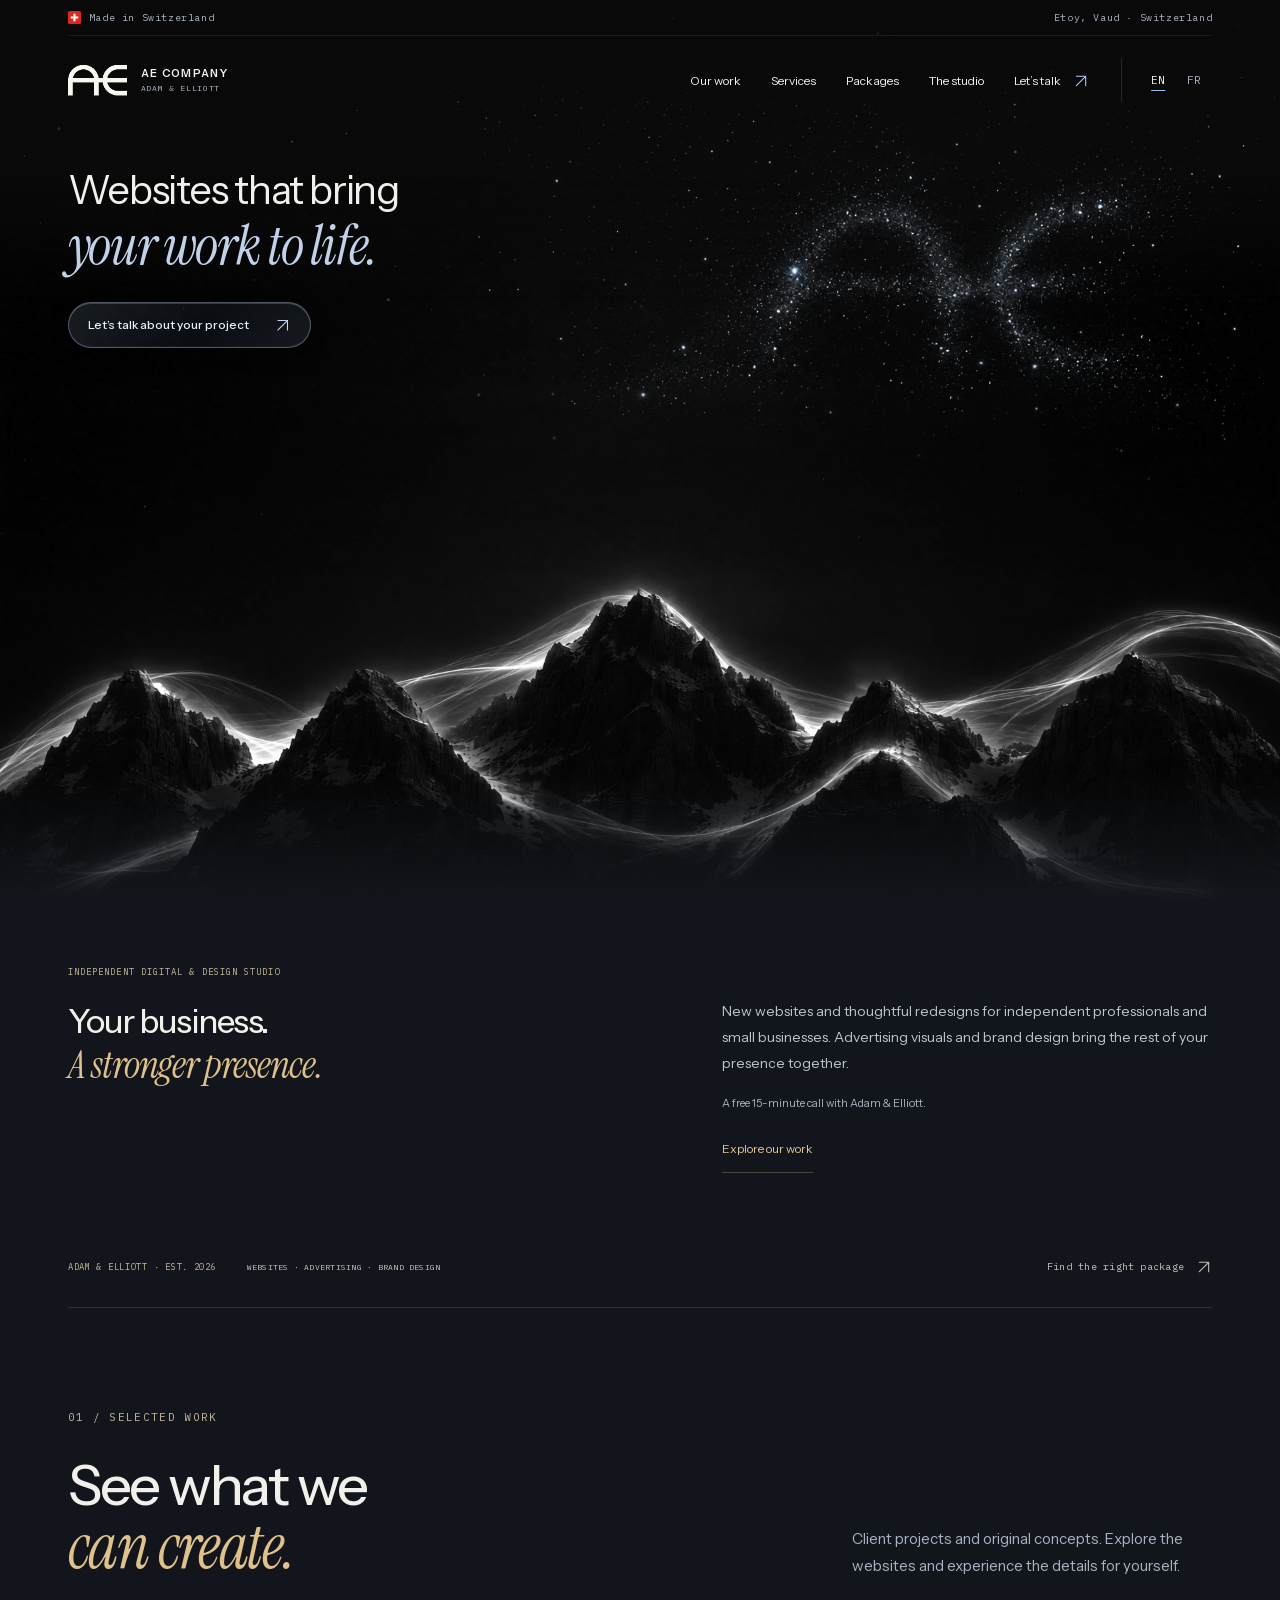
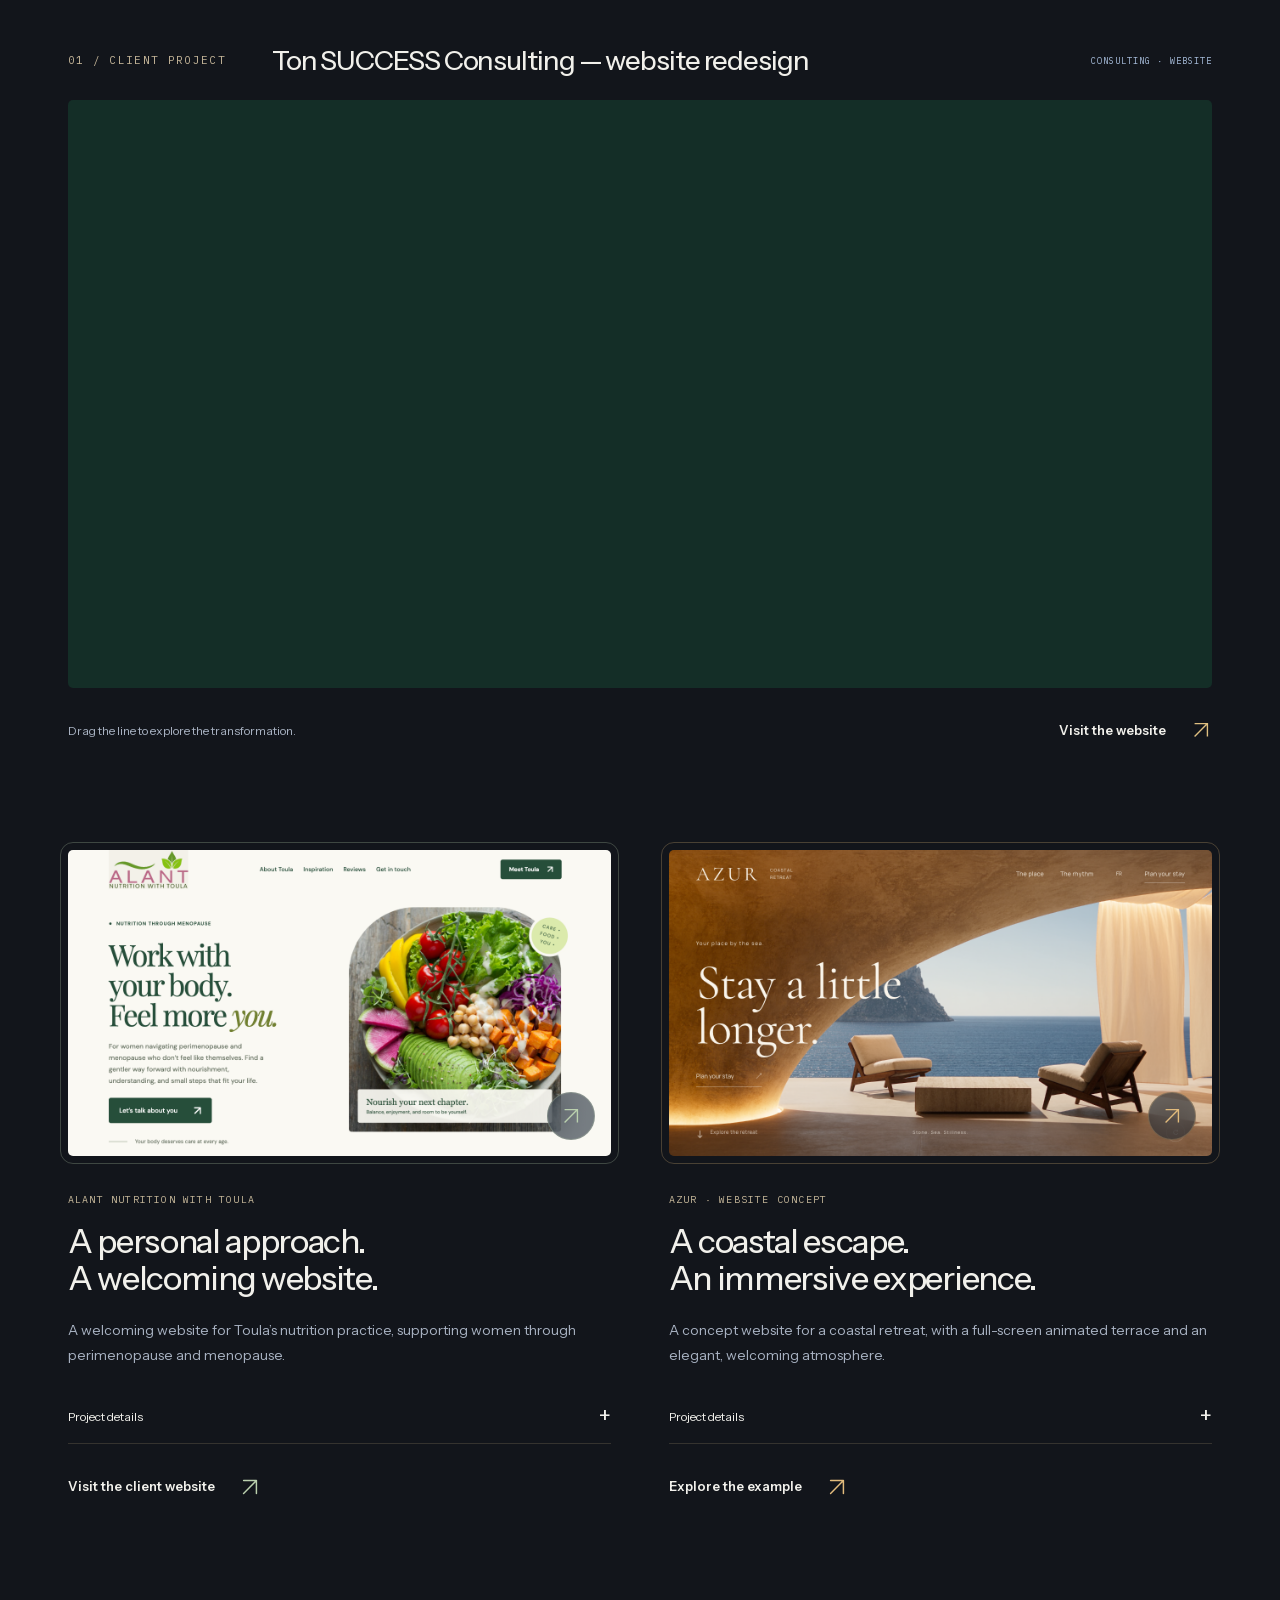
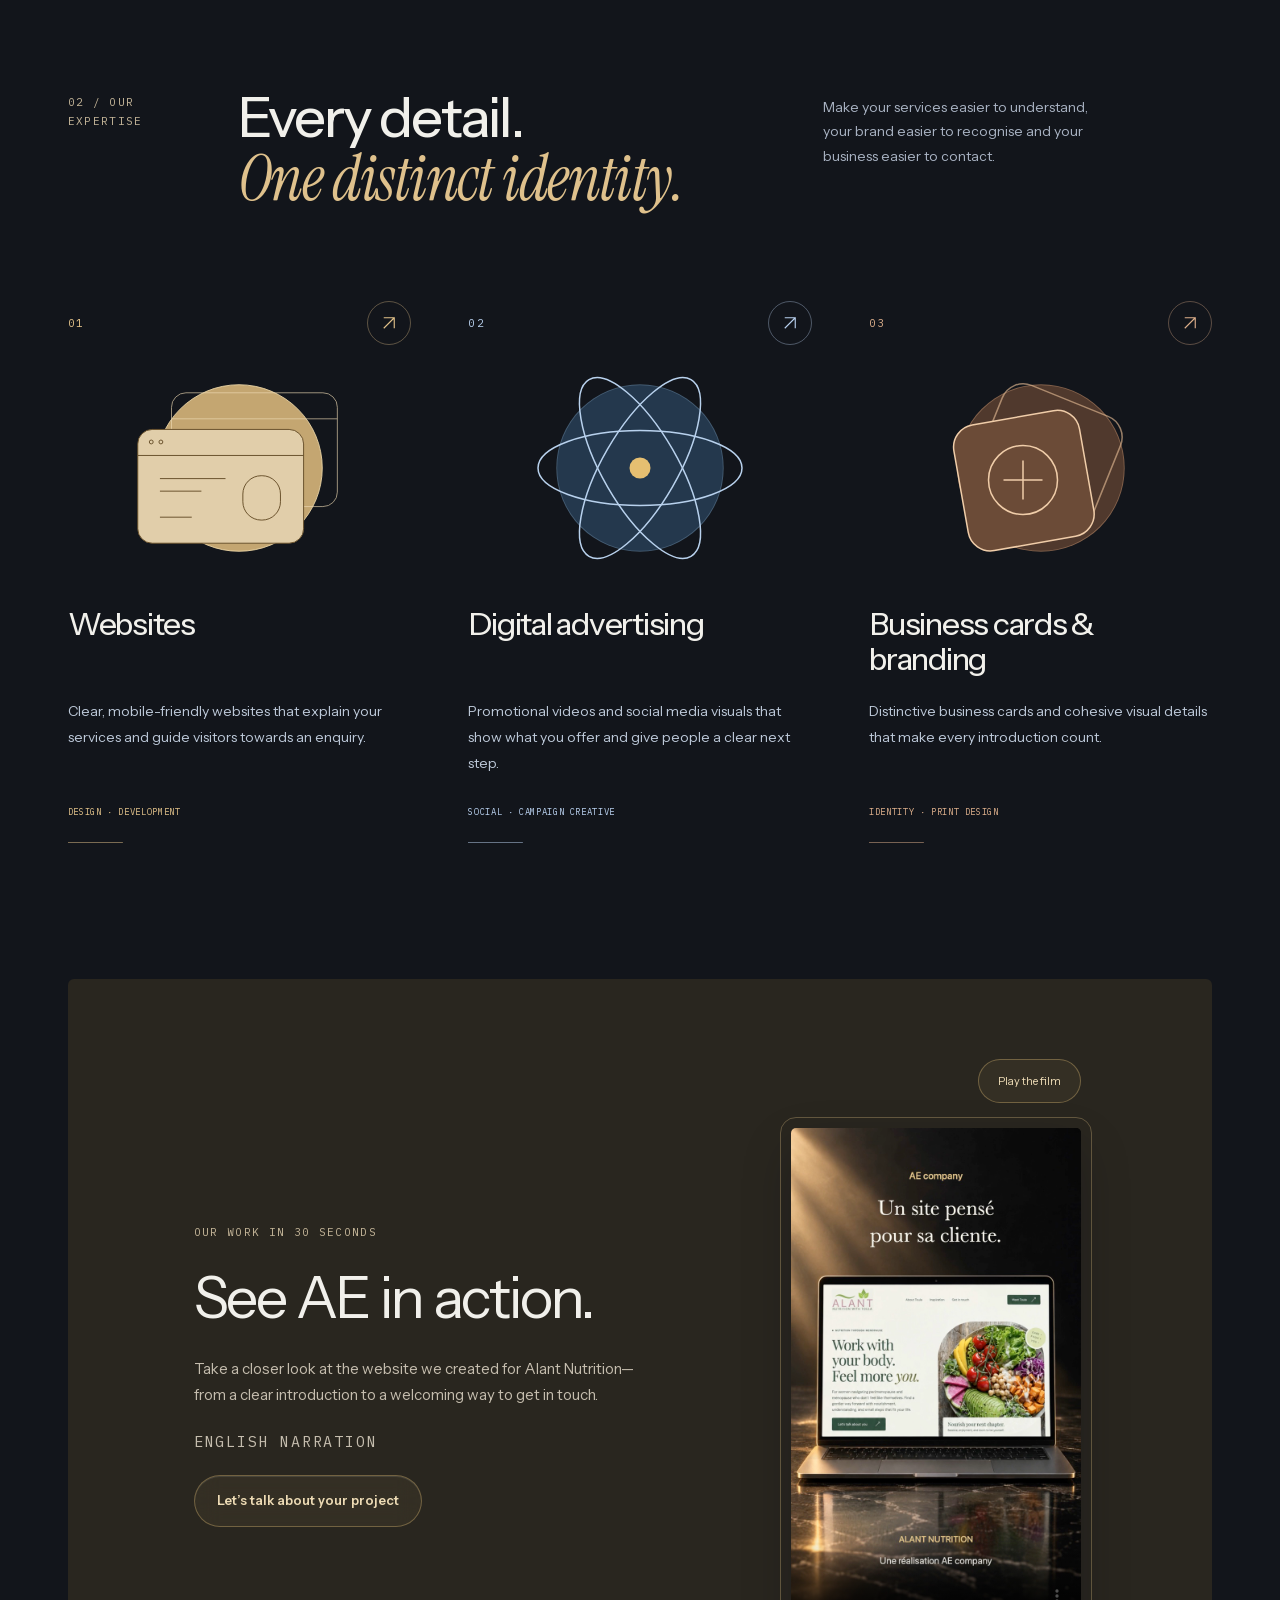
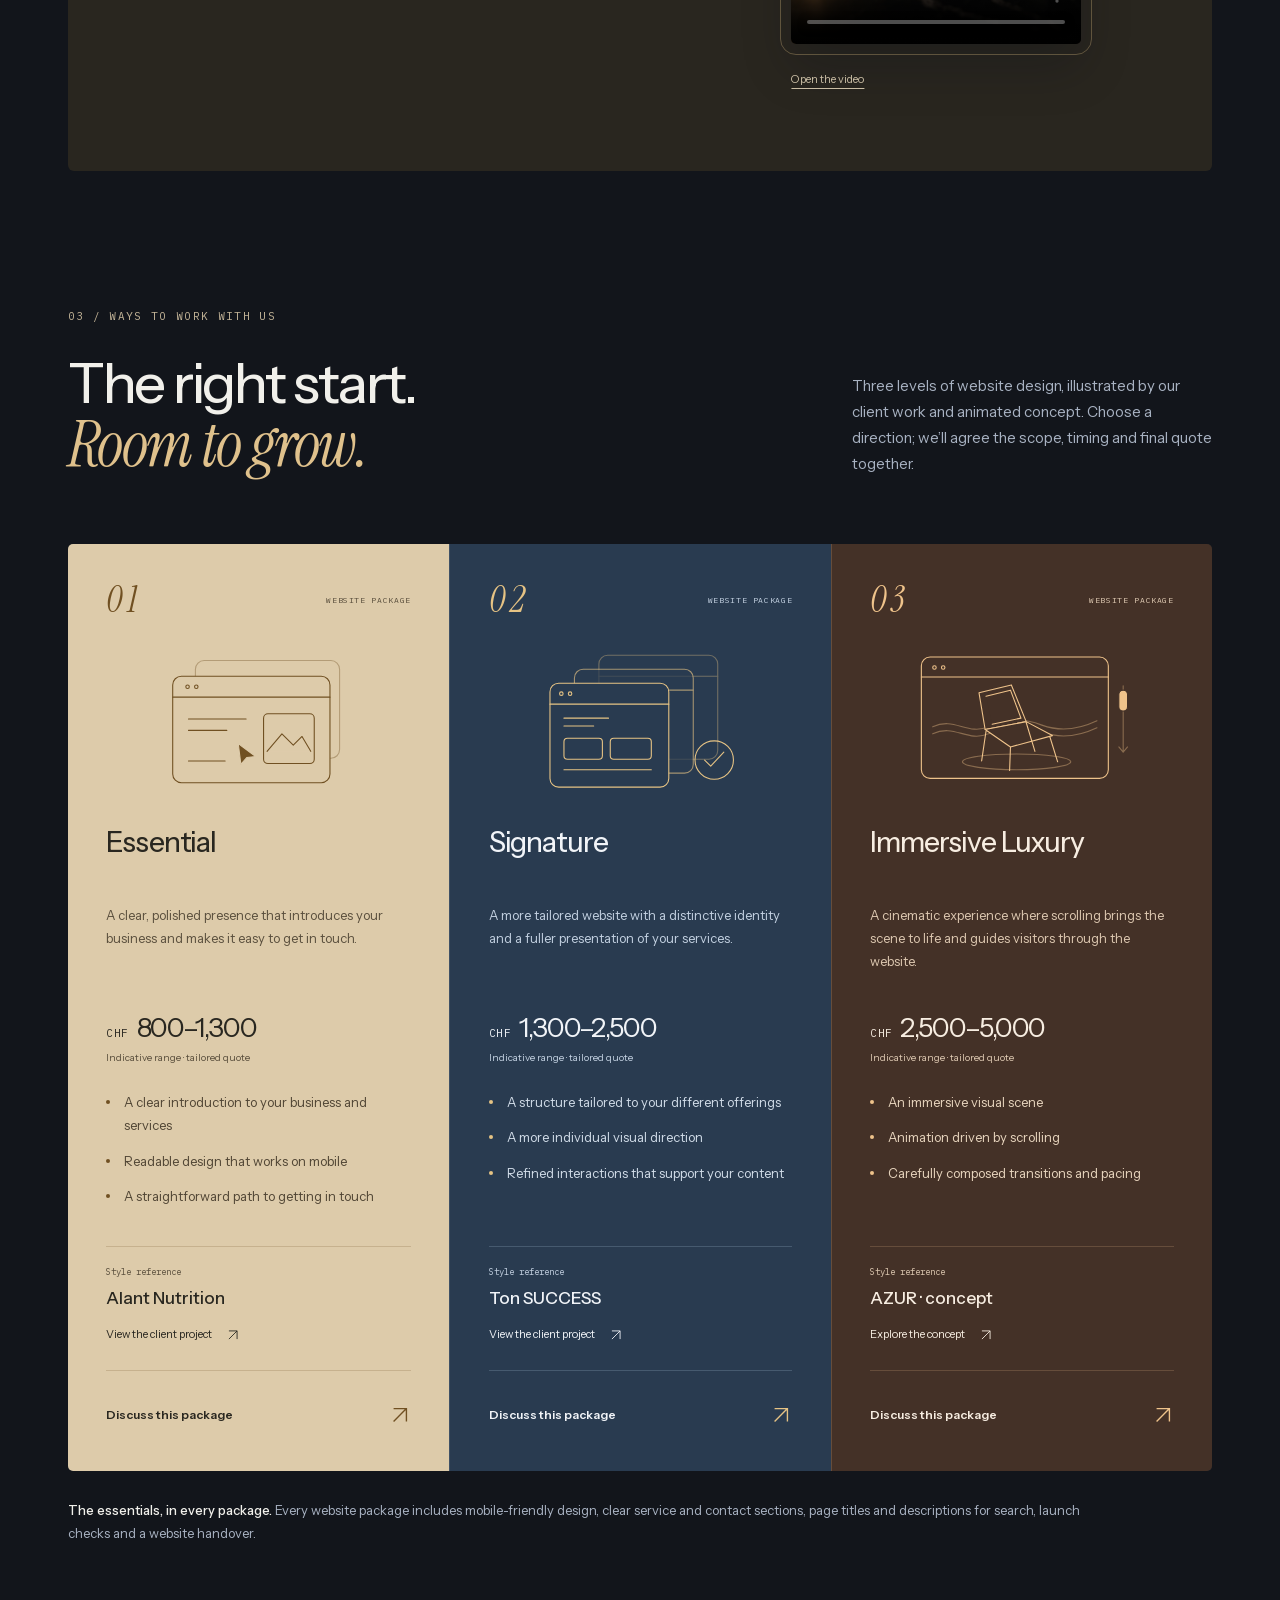
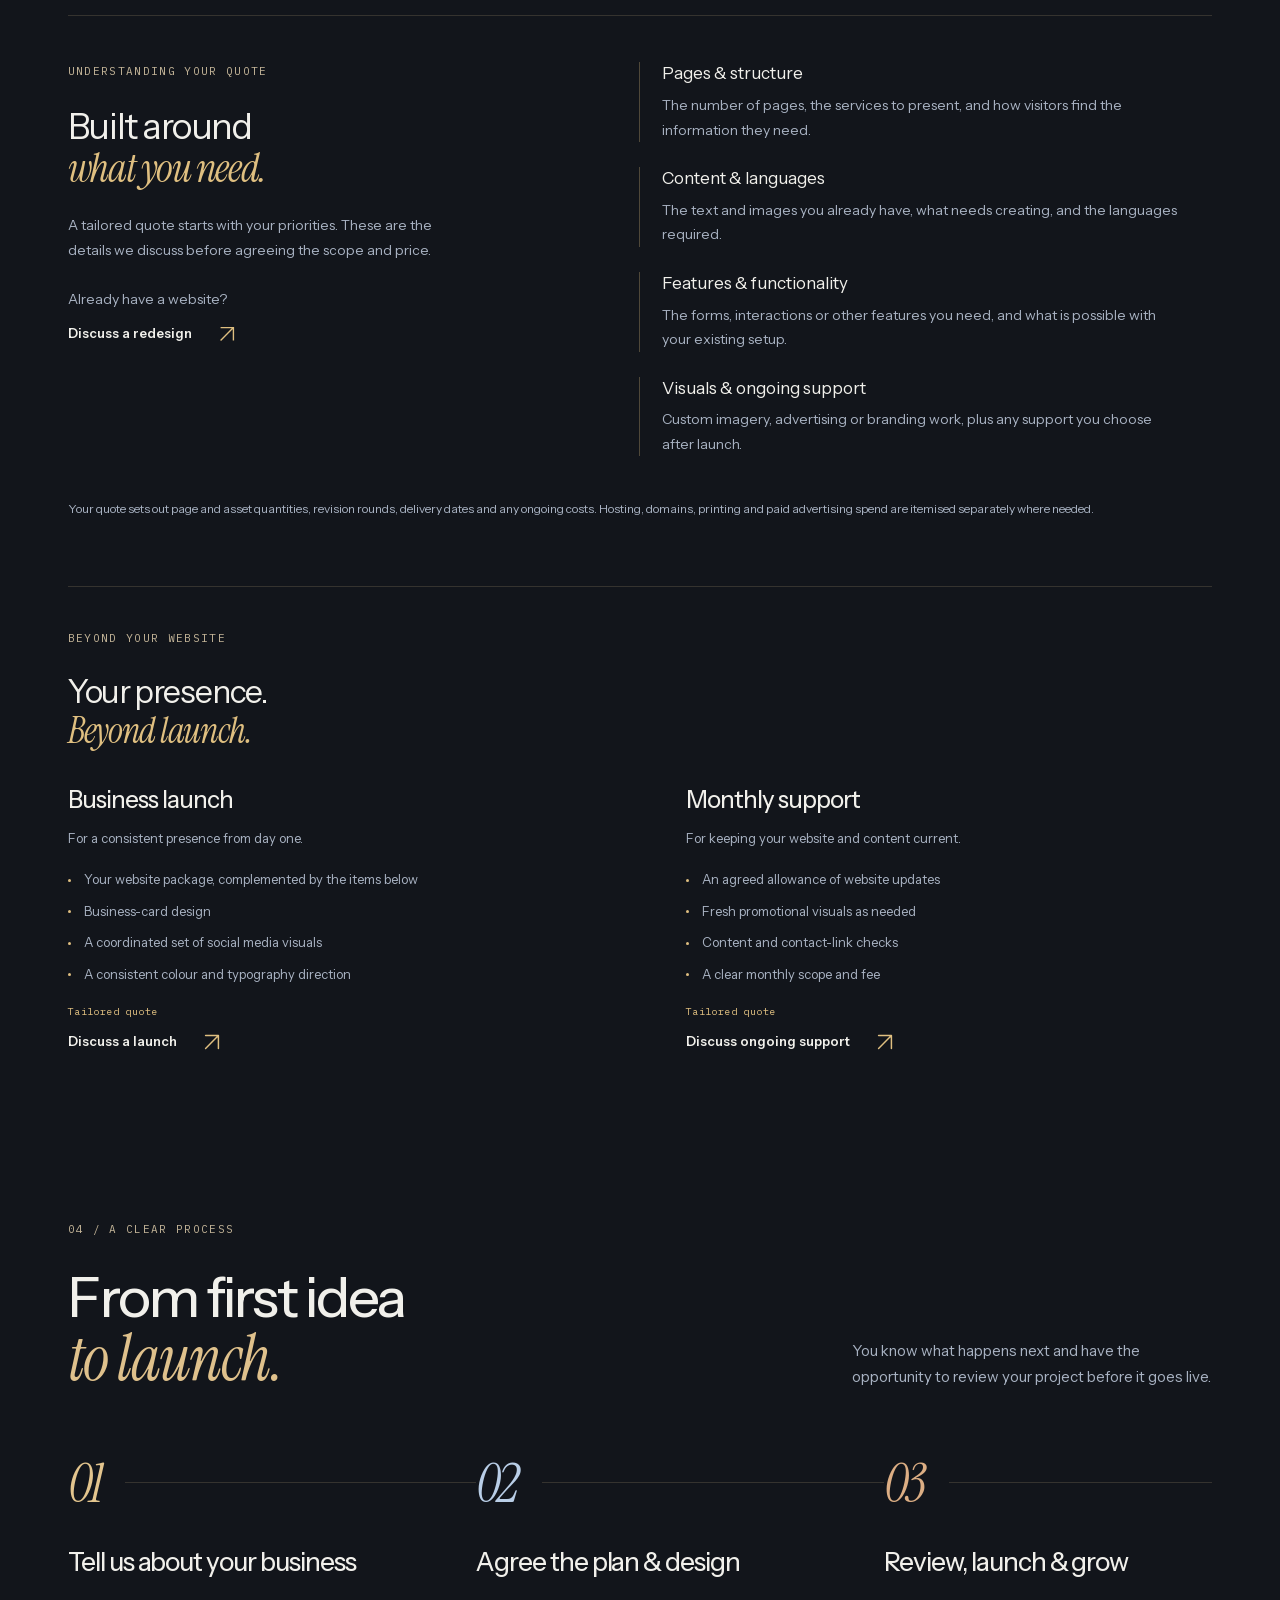
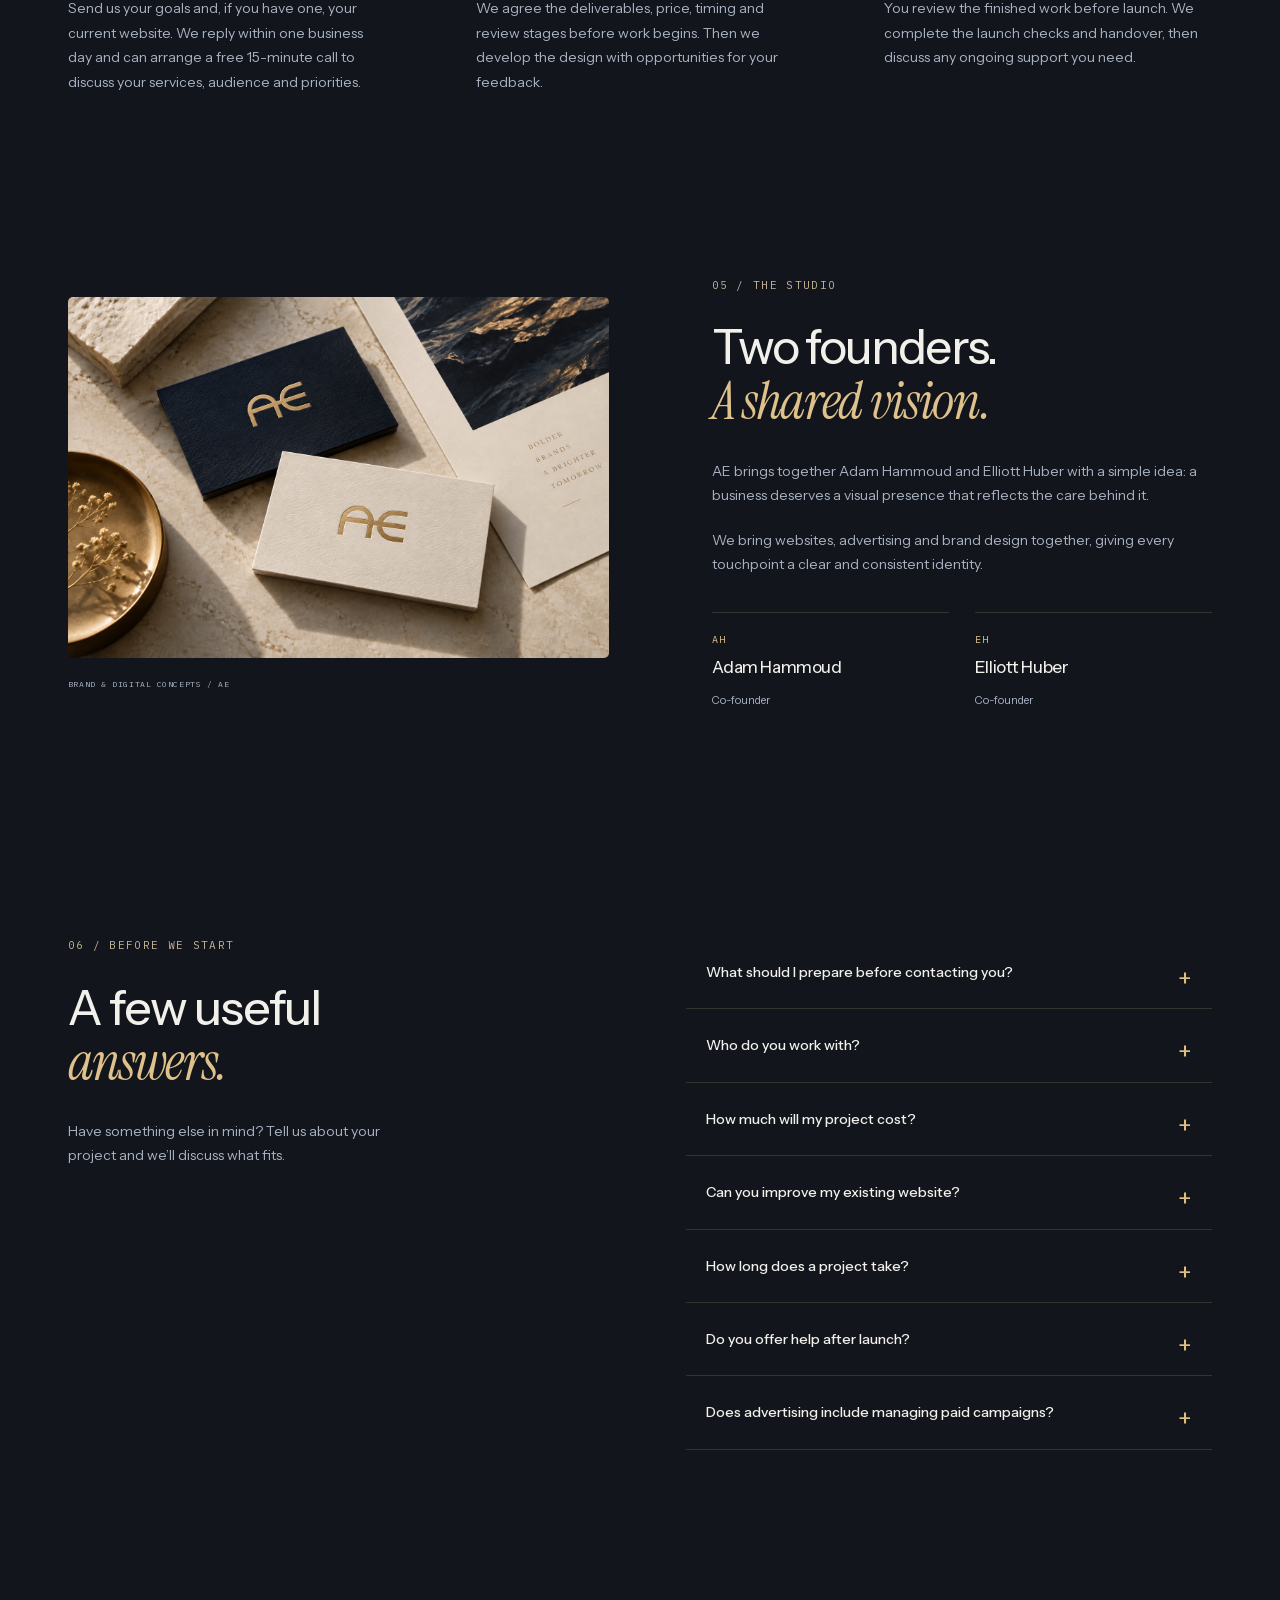
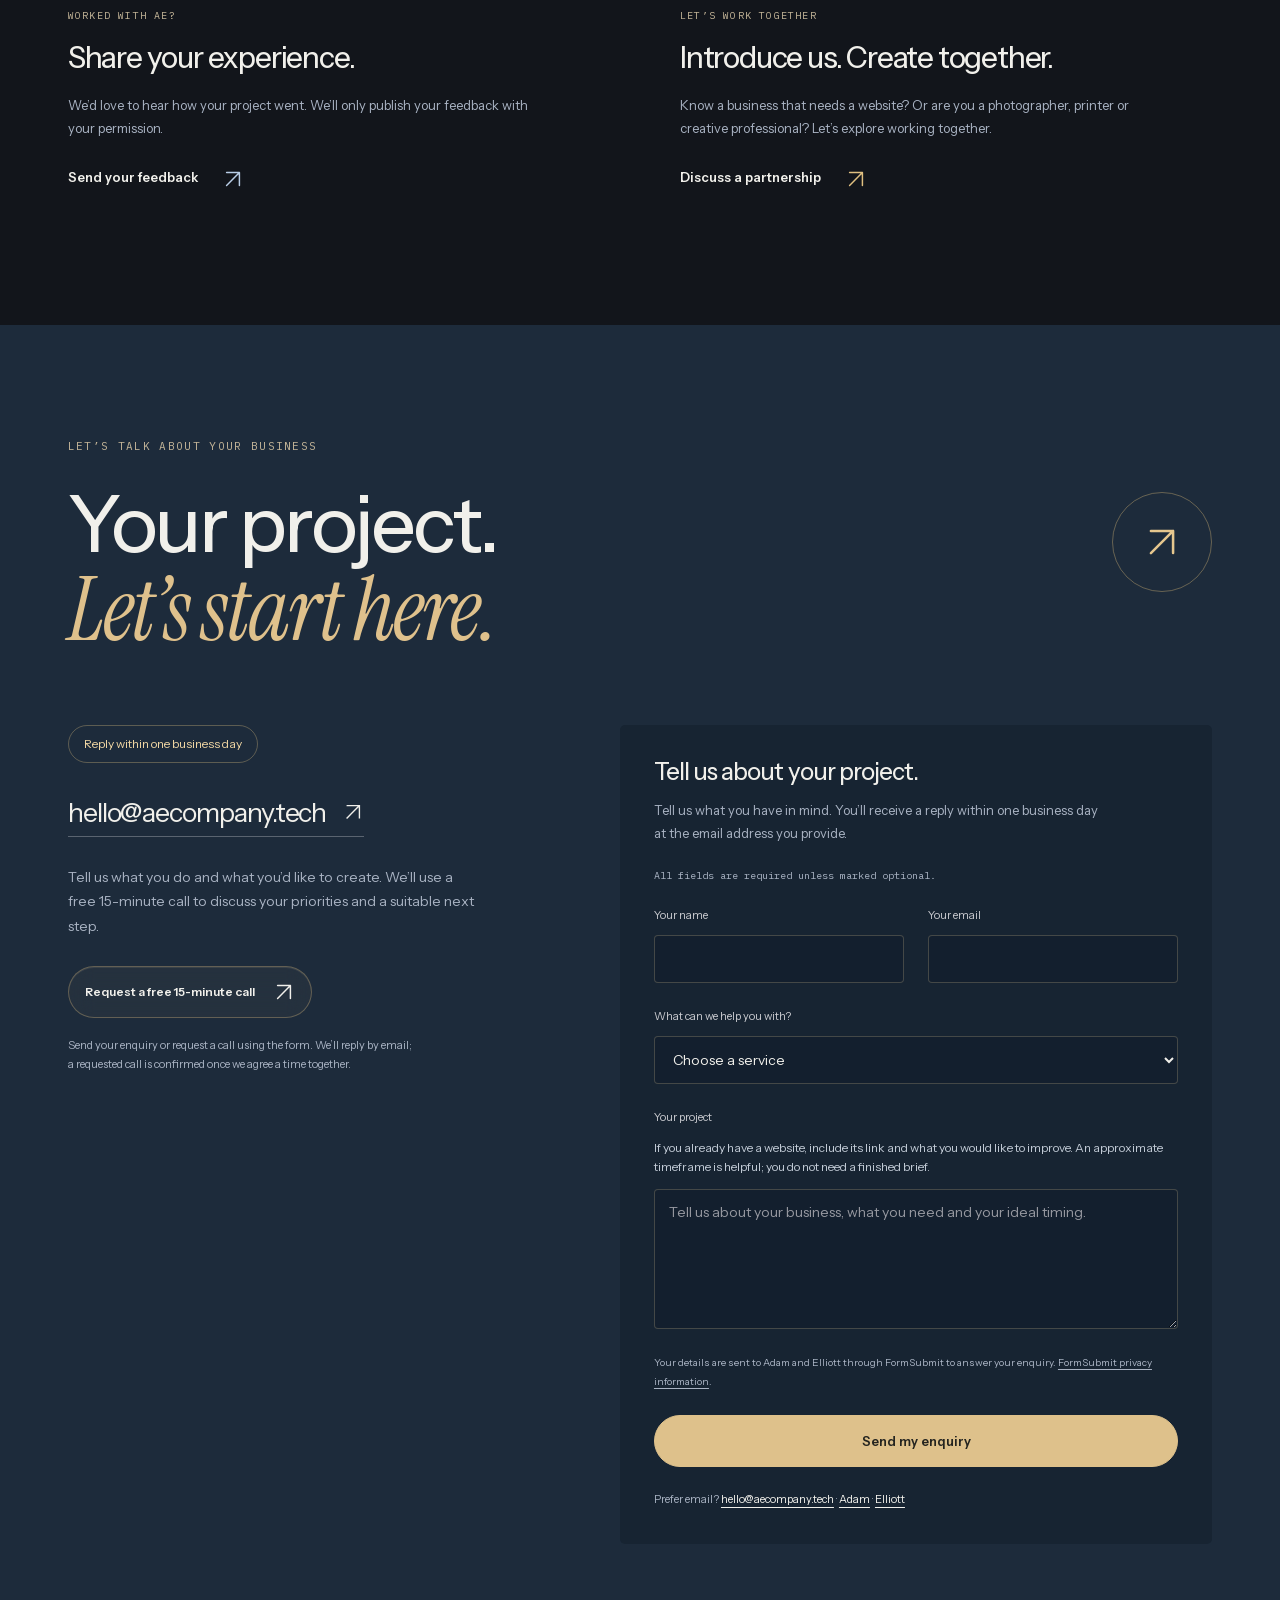
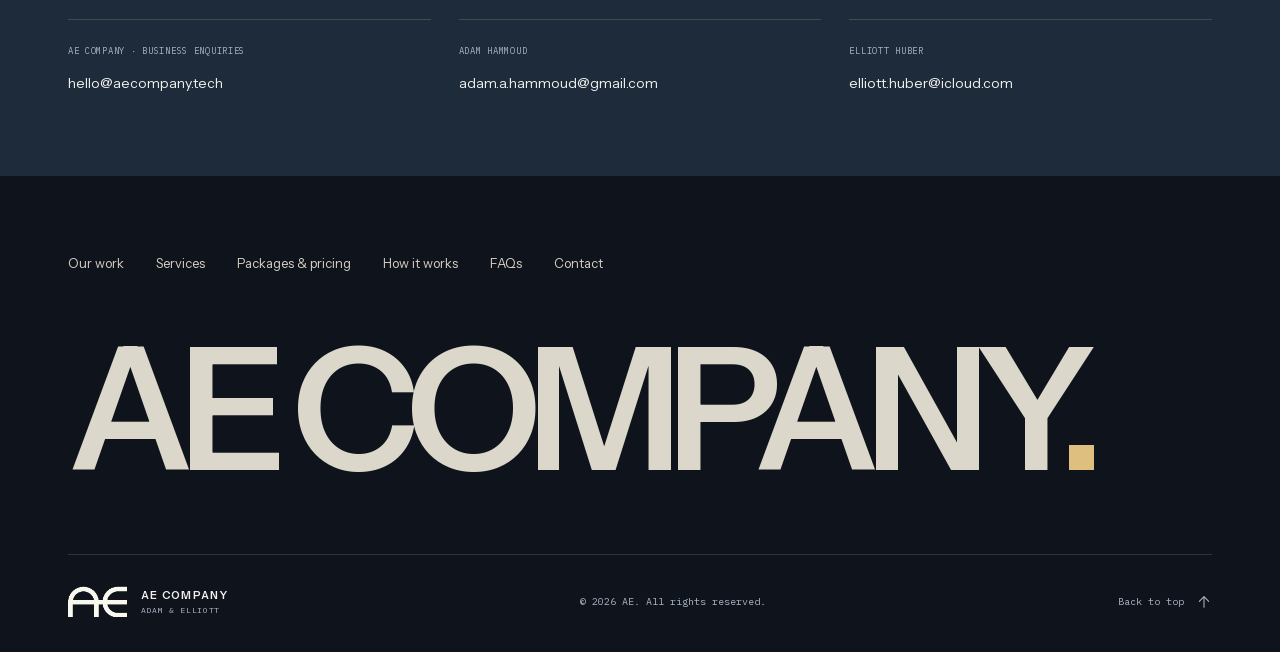
==== index.html @ faf34dd4 "Clarify website packages, pricing and enquiry next steps" ====
<!doctype html>
<html lang="en" data-design="alpine-20261015"><head>
  <meta name="google-site-verification" content="KUiAIVvuFUBRB7C92AHKaUUbf1mmQRdQFW1x3Q9IelU">
  <meta charset="utf-8"><meta name="viewport" content="width=device-width,initial-scale=1">
  <title>AE Company — Websites &amp; Brand Design for Small Businesses</title>
  <meta name="description" content="Websites, advertising visuals and brand design for independent professionals and small businesses. Explore our work and arrange a free 15-minute project call.">
  <meta name="theme-color" content="#12151b">
  <link rel="icon" type="image/svg+xml" href="data:image/svg+xml,%3Csvg xmlns='http://www.w3.org/2000/svg' viewBox='0 0 64 64'%3E%3Crect width='64' height='64' rx='12' fill='%2330395d'/%3E%3Ctext x='32' y='42' text-anchor='middle' font-family='Georgia' font-size='32' fill='%23f6f5e9'%3EAE%3C/text%3E%3C/svg%3E">




  <link rel="canonical" href="https://aecompany.tech/">
  <link rel="alternate" hreflang="en" href="https://aecompany.tech/">
  <link rel="alternate" hreflang="fr" href="https://aecompany.tech/fr.html">
  <link rel="alternate" hreflang="x-default" href="https://aecompany.tech/">








<link rel="preload" as="font" href="assets/fonts/instrument-sans-latin.woff2" type="font/woff2" crossorigin=""><link rel="preload" as="font" href="assets/fonts/instrument-serif-italic-latin.woff2" type="font/woff2" crossorigin=""><link rel="preload" as="image" href="assets/alpine/opening.jpg"><link rel="stylesheet" href="design.css?v=20261015-alpine-left-2"><link rel="stylesheet" href="refinements.css?v=20261015-gold-1"><script src="site.js?v=20261016-tier-motion-1" defer=""></script><script src="contact-form.js?v=20261016-clarity-2" defer=""></script><script src="ad-player.js?v=20261015-atelier-2" defer=""></script><meta property="og:title" content="AE Company — Websites &amp; Brand Design for Small Businesses"><meta property="og:description" content="Websites, advertising visuals and brand design for independent professionals and small businesses. Explore our work and arrange a free 15-minute project call."><meta property="og:type" content="website"><meta property="og:url" content="https://aecompany.tech/"><meta property="og:image" content="https://aecompany.tech/assets/alpine/still.jpg"><meta property="og:locale" content="en_GB"><link rel="stylesheet" href="constellation.css?v=20261016-stars-1"><script src="constellation.js?v=20261016-stars-1" defer></script><link rel="stylesheet" href="clarity.css?v=20261016-clarity-2"></head>
<body>
<svg width="0" height="0" aria-hidden="true" style="position:absolute"><defs><filter id="ae-monogram-cutout" color-interpolation-filters="sRGB"><feColorMatrix type="matrix" values="0 0 0 0 0.973 0 0 0 0 0.973 0 0 0 0 0.933 1.3 0 0 0 -0.25"></feColorMatrix></filter></defs></svg>
<a class="skip" href="#main">Skip to content</a>

<header class="header"><div class="origin-row"><p class="swiss-origin"><svg xmlns="http://www.w3.org/2000/svg" viewBox="0 0 24 24" aria-hidden="true" focusable="false"><rect width="24" height="24" rx="3" fill="#DA291C"></rect><path d="M10 5h4v5h5v4h-5v5h-4v-5H5v-4h5z" fill="#fff"></path></svg><span>Made in Switzerland</span></p><span class="origin-location">Etoy, Vaud · Switzerland</span></div>



<div class="nav-row"><a class="brand" href="#" aria-label="AE home"><span class="logo"><img src="assets/ae-logo.png" alt="AE"></span><span class="brand-caption"><strong>AE COMPANY</strong><span>ADAM &amp; ELLIOTT</span></span></a><nav aria-label="Main navigation" id="main-navigation"><a href="#work">Our work</a><a href="#services">Services</a><a href="#packages">Packages</a><a href="#studio" class="studio-nav">The studio</a><a class="nav-contact" href="#contact">Let’s talk <span aria-hidden="true"><svg class="ae-icon" xmlns="http://www.w3.org/2000/svg" width="24" height="24" viewBox="0 0 24 24" fill="none" stroke="currentColor" stroke-width="1.6" stroke-linecap="round" stroke-linejoin="round" aria-hidden="true" focusable="false"><path d="M5 19 19 5M5 5h14v14"></path></svg></span></a></nav><div class="language-switch" role="group" aria-label="Choose language"><a href="/" lang="en" hreflang="en" aria-label="English" aria-current="page">EN</a><a href="/fr.html" lang="fr" hreflang="fr" aria-label="Français">FR</a></div><button class="menu-toggle" type="button" aria-expanded="false" aria-controls="main-navigation"><span>Menu</span><svg viewBox="0 0 24 24" fill="none" stroke="currentColor" stroke-width="1.5" aria-hidden="true"><path d="M4 8h16M4 16h16"></path></svg></button></div></header>
<main id="main">
  <section class="hero" aria-labelledby="hero-title">
    <div class="hero-media" aria-hidden="true"><img class="hero-poster" src="assets/alpine/opening.jpg" alt="" width="1920" height="1080" fetchpriority="high"><video id="alpine-intro" muted="" playsinline="" preload="none" poster="assets/alpine/opening.jpg" aria-hidden="true" tabindex="-1"></video><video id="alpine-ambient" muted="" loop="" playsinline="" preload="none" aria-hidden="true" tabindex="-1"></video></div>
    <script>
      // Begin buffering the opening before the deferred interface scripts execute.
      (() => {
        if (matchMedia('(prefers-reduced-motion: reduce)').matches || navigator.connection?.saveData) return;
        const video = document.getElementById('alpine-intro');
        const size = innerWidth <= 760 ? 'mobile' : innerWidth >= 1800 ? '4k' : 'hd';
        video.preload = 'auto';
        video.src = `assets/alpine/intro-${size}.mp4`;
      })();
    </script>


    <svg class="constellation-filters" aria-hidden="true" focusable="false">
      <defs><filter id="constellation-clear-sky" color-interpolation-filters="sRGB" x="0" y="0" width="100%" height="100%">
        <!-- Suppress faint fog without hard-thresholding or clipping bright stars. -->
        <feComponentTransfer>
          <feFuncR type="gamma" amplitude="1" exponent="1.4" offset="0"/>
          <feFuncG type="gamma" amplitude="1" exponent="1.4" offset="0"/>
          <feFuncB type="gamma" amplitude="1" exponent="1.4" offset="0"/>
        </feComponentTransfer>
      </filter></defs>
    </svg>
    <svg class="hero-stars" aria-hidden="true" focusable="false" preserveAspectRatio="none"></svg>
    <div class="hero-constellation" aria-hidden="true">
      <img class="constellation-poster" src="assets/constellation/original-stardust.png" width="1672" height="941" alt="" decoding="async">
    </div>
    <div class="hero-copy"><h1 id="hero-title"><span>Websites that bring</span> <span class="hero-title-accent">your work to life.</span></h1><div class="hero-actions"><a class="button hero-button glass-action" href="#contact">Let’s talk about your project <svg class="ae-icon" viewBox="0 0 24 24" fill="none" stroke="currentColor" stroke-width="1.5" aria-hidden="true"><path d="M5 19 19 5M5 5h14v14"></path></svg></a></div></div>


  <span class="hero-status sr-only" role="status" aria-live="polite"></span></section><section class="opening-summary" aria-labelledby="opening-introduction"><div class="opening-summary-heading"><span class="hero-side-note">INDEPENDENT DIGITAL &amp; DESIGN STUDIO</span><h2 id="opening-introduction"><span>Your business.</span><span>A stronger presence.</span></h2></div><div class="opening-summary-copy"><p class="intro">New websites and thoughtful redesigns for independent professionals and small businesses. Advertising visuals and brand design bring the rest of your presence together.</p><p class="hero-assurance">A free 15-minute call with Adam &amp; Elliott.</p><a class="hero-secondary" href="#work">Explore our work</a></div><div class="opening-summary-meta"><p class="eyebrow hero-kicker">ADAM &amp; ELLIOTT · EST. 2026</p><div class="hero-bottom"><span>WEBSITES · ADVERTISING · BRAND DESIGN</span><a href="#packages">Find the right package <span aria-hidden="true"><svg class="ae-icon" xmlns="http://www.w3.org/2000/svg" width="24" height="24" viewBox="0 0 24 24" fill="none" stroke="currentColor" stroke-width="1.6" stroke-linecap="round" stroke-linejoin="round" aria-hidden="true" focusable="false"><path d="M5 19 19 5M5 5h14v14"></path></svg></span></a></div></div></section><section class="section work-section" id="work" aria-labelledby="work-title">
 <div class="growth-heading reveal"><div><p class="eyebrow">01 / SELECTED WORK</p><h2 id="work-title">See what we<br><em>can create.</em></h2></div><p>Client projects and original concepts. Explore the websites and experience the details for yourself.</p></div>
 <article class="client-showcase reveal" id="tonsuccess-project" aria-labelledby="tonsuccess-title"><div class="project-heading"><p class="eyebrow">01 / CLIENT PROJECT</p><h3 class="project-title" id="tonsuccess-title">Ton SUCCESS Consulting — website redesign</h3><span class="project-category">CONSULTING · WEBSITE</span></div>

  <iframe src="https://tonsuccess.com/compare/?embed=1&amp;lang=en" title="Ton SUCCESS: drag the line to compare the original and redesigned websites" loading="lazy" allow="autoplay" width="1200" height="680" referrerpolicy="strict-origin-when-cross-origin"></iframe>
 <div class="project-footer"><p>Drag the line to explore the transformation.</p><a class="text-link" href="https://tonsuccess.com/" target="_blank" rel="noopener noreferrer">Visit the website <svg class="ae-icon" viewBox="0 0 24 24" fill="none" stroke="currentColor" stroke-width="1.5" aria-hidden="true"><path d="M5 19 19 5M5 5h14v14"></path></svg></a></div></article>



<div class="project-pair"><article class="case-study reveal">
  <a class="case-image" href="https://alant-nutrition.com/" target="_blank" rel="noopener noreferrer" aria-label="Visit Alant Nutrition’s website (opens in a new tab)"><img src="alant-project-current.png" width="1280" height="720" alt="The current Alant Nutrition homepage: Work with your body. Feel more you., beside a colourful bowl of fresh food" loading="lazy" decoding="async"><span class="project-open" aria-hidden="true"><svg class="ae-icon" viewBox="0 0 24 24" fill="none" stroke="currentColor" stroke-width="1.5" aria-hidden="true"><path d="M5 19 19 5M5 5h14v14"></path></svg></span></a>
  <div class="case-copy"><p class="eyebrow">ALANT NUTRITION WITH TOULA</p><h3>A personal approach.<br>A welcoming website.</h3><p>A welcoming website for Toula’s nutrition practice, supporting women through perimenopause and menopause.</p><details class="project-details"><summary>Project details<span aria-hidden="true">+</span></summary><dl><div><dt>The brief</dt><dd>Introduce the practitioner and make her services easy to explore.</dd></div><div><dt>What we created</dt><dd>A clear homepage, an introduction to Toula, her nutrition approach, an inspiration section and contact links.</dd></div><div><dt>The design choices</dt><dd>Warm imagery, readable content and a consistent visual identity throughout the experience.</dd></div></dl></details><a class="text-link" href="https://alant-nutrition.com/" target="_blank" rel="noopener noreferrer">Visit the client website <span aria-hidden="true"><svg class="ae-icon" xmlns="http://www.w3.org/2000/svg" width="24" height="24" viewBox="0 0 24 24" fill="none" stroke="currentColor" stroke-width="1.6" stroke-linecap="round" stroke-linejoin="round" aria-hidden="true" focusable="false"><path d="M5 19 19 5M5 5h14v14"></path></svg></span></a></div>
 </article><article class="case-study reveal" id="azur-example">
  <a class="case-image" href="https://azur-coastal-retreat.vercel.app/" target="_blank" rel="noopener noreferrer" aria-label="Explore the AZUR concept website (opens in a new tab)"><img src="azur-project.png" width="1280" height="720" alt="AZUR concept website: a limestone terrace overlooking the sea, with elegant typography over the full-screen scene" loading="lazy" decoding="async"><span class="project-open" aria-hidden="true"><svg class="ae-icon" viewBox="0 0 24 24" fill="none" stroke="currentColor" stroke-width="1.5" aria-hidden="true"><path d="M5 19 19 5M5 5h14v14"></path></svg></span></a>
  <div class="case-copy"><p class="eyebrow">AZUR · WEBSITE CONCEPT</p><h3>A coastal escape.<br>An immersive experience.</h3><p>A concept website for a coastal retreat, with a full-screen animated terrace and an elegant, welcoming atmosphere.</p><details class="project-details"><summary>Project details<span aria-hidden="true">+</span></summary><dl><div><dt>The experience</dt><dd>One scroll brings the terrace to life, with smooth transitions and text layered over the scene.</dd></div><div><dt>The design choices</dt><dd>Warm ivory, espresso and muted brass, paired with fine serif typography.</dd></div><div><dt>Explore the demo</dt><dd>English and French, a responsive layout and a stay-planning demonstration.</dd></div></dl></details><a class="text-link" href="https://azur-coastal-retreat.vercel.app/" target="_blank" rel="noopener noreferrer">Explore the example <span aria-hidden="true"><svg class="ae-icon" xmlns="http://www.w3.org/2000/svg" width="24" height="24" viewBox="0 0 24 24" fill="none" stroke="currentColor" stroke-width="1.6" stroke-linecap="round" stroke-linejoin="round" aria-hidden="true" focusable="false"><path d="M5 19 19 5M5 5h14v14"></path></svg></span></a></div>
 </article></div></section>
  <section class="services section" id="services"><div class="section-heading reveal"><p class="eyebrow">02 / OUR EXPERTISE</p><h2>Every detail.<br><em>One distinct identity.</em></h2><p>Make your services easier to understand, your brand easier to recognise and your business easier to contact.</p></div><div class="service-list"><article class="reveal"><a class="service-card-link" href="#enquiry" data-enquiry-service="website" aria-label="Discuss your project: Websites"><div class="service-card-top"><span class="number">01</span><span class="service-card-arrow"><svg class="ae-icon" viewBox="0 0 24 24" fill="none" stroke="currentColor" stroke-width="1.5" aria-hidden="true"><path d="M5 19 19 5M5 5h14v14"></path></svg></span></div><div class="service-art"><svg viewBox="0 0 280 190" fill="none" aria-hidden="true"><g class="art-back"><rect x="70" y="17" width="172" height="118" rx="15"></rect><path d="M70 44h172"></path></g><g class="art-front"><rect x="35" y="55" width="172" height="118" rx="15"></rect><path d="M35 82h172M58 106h68M58 119h43M58 146h33"></path><rect x="144" y="103" width="39" height="46" rx="19"></rect><circle cx="49" cy="68" r="2"></circle><circle cx="59" cy="68" r="2"></circle></g></svg></div><div class="service-copy"><h3>Websites</h3><p>Clear, mobile-friendly websites that explain your services and guide visitors towards an enquiry.</p></div><span class="service-tag">DESIGN · DEVELOPMENT</span></a></article><article class="reveal"><a class="service-card-link" href="#enquiry" data-enquiry-service="advertising" aria-label="Discuss your project: Digital advertising"><div class="service-card-top"><span class="number">02</span><span class="service-card-arrow"><svg class="ae-icon" viewBox="0 0 24 24" fill="none" stroke="currentColor" stroke-width="1.5" aria-hidden="true"><path d="M5 19 19 5M5 5h14v14"></path></svg></span></div><div class="service-art"><svg viewBox="0 0 180 140" fill="none" aria-hidden="true"><g class="art-orbit"><ellipse cx="90" cy="70" rx="68" ry="25"></ellipse><ellipse cx="90" cy="70" rx="68" ry="25" transform="rotate(60 90 70)"></ellipse><ellipse cx="90" cy="70" rx="68" ry="25" transform="rotate(120 90 70)"></ellipse></g><circle cx="90" cy="70" r="7" class="art-core"></circle></svg></div><div class="service-copy"><h3>Digital advertising</h3><p>Promotional videos and social media visuals that show what you offer and give people a clear next step.</p></div><span class="service-tag">SOCIAL · CAMPAIGN CREATIVE</span></a></article><article class="reveal"><a class="service-card-link" href="#enquiry" data-enquiry-service="branding" aria-label="Discuss your project: Business cards &amp; branding"><div class="service-card-top"><span class="number">03</span><span class="service-card-arrow"><svg class="ae-icon" viewBox="0 0 24 24" fill="none" stroke="currentColor" stroke-width="1.5" aria-hidden="true"><path d="M5 19 19 5M5 5h14v14"></path></svg></span></div><div class="service-art"><svg viewBox="0 0 180 140" fill="none" aria-hidden="true"><g class="art-back"><rect x="51" y="22" width="85" height="85" rx="15" transform="rotate(22 93 64)"></rect></g><g class="art-front"><rect x="36" y="36" width="85" height="85" rx="15" transform="rotate(-10 78 78)"></rect><circle cx="78" cy="78" r="23"></circle><path d="M65 78h26M78 65v26"></path></g></svg></div><div class="service-copy"><h3>Business cards &amp; branding</h3><p>Distinctive business cards and cohesive visual details that make every introduction count.</p></div><span class="service-tag">IDENTITY · PRINT DESIGN</span></a></article></div></section><section class="ae-film section" id="ae-film" aria-labelledby="ae-film-title">
  <div class="ae-film-copy"><p class="eyebrow">Our work in 30 seconds</p><h3 id="ae-film-title">See AE in action.</h3><p>Take a closer look at the website we created for Alant Nutrition—from a clear introduction to a welcoming way to get in touch.</p><p class="ae-film-note">English narration</p><a class="button" href="#enquiry">Let’s talk about your project</a></div>
  <div class="ae-film-player"><button class="ae-film-play" type="button" hidden="">Play the film</button><video controls="" playsinline="" preload="metadata" poster="ae-film-poster.jpg" width="1080" height="1920" aria-label="Alant Nutrition website walkthrough"><source src="ae-film-web-en.mp4" type="video/mp4">Your browser does not support embedded video. <a href="ae-film-web-en.mp4">Download the walkthrough</a>.</video><p class="ae-film-status" role="status" aria-live="polite"></p><a class="ae-film-direct" href="ae-film-web-en.mp4" target="_blank" rel="noopener">Open the video</a></div>
</section>


<section class="section packages-section" id="packages" aria-labelledby="packages-title">
 <div class="growth-heading reveal"><div><p class="eyebrow">03 / WAYS TO WORK WITH US</p><h2 id="packages-title">The right start.<br><em>Room to grow.</em></h2></div><p>Three levels of website design, illustrated by our client work and animated concept. Choose a direction; we’ll agree the scope, timing and final quote together.</p></div>
 <div class="package-grid website-tiers"><article class="package-card website-tier reveal" data-tier="essential">
 <div class="tier-heading"><span class="number">01</span><span class="tier-level">WEBSITE PACKAGE</span></div>
 <div class="tier-art"><svg viewBox="0 0 280 190" fill="none" aria-hidden="true"><g class="tier-back"><rect x="68" y="28" width="165" height="112" rx="10"/></g><g class="tier-front"><rect x="42" y="46" width="180" height="122" rx="10"/><path d="M42 70h180M60 95h66M60 108h44M60 143h42"/><rect x="146" y="89" width="58" height="57" rx="5"/><path d="m150 132 17-20 13 13 10-10 10 17"/><circle cx="59" cy="58" r="2"/><circle cx="69" cy="58" r="2"/></g><path class="tier-cursor" d="m117 123 3 24 7-8 10-1z"/></svg></div>
 <h3>Essential</h3><p class="tier-description">A clear, polished presence that introduces your business and makes it easy to get in touch.</p>
 <p class="package-price"><span class="tier-currency">CHF</span> <span>800–1,300</span></p>
 <p class="tier-range-note">Indicative range · tailored quote</p>
 <ul><li>A clear introduction to your business and services</li><li>Readable design that works on mobile</li><li>A straightforward path to getting in touch</li></ul>
 <a class="tier-reference" href="https://alant-nutrition.com/" target="_blank" rel="noopener noreferrer"><span>Style reference</span><strong>Alant Nutrition</strong><span class="tier-reference-action">View the client project <svg class="ae-icon" viewBox="0 0 24 24" fill="none" stroke="currentColor" stroke-width="1.5" aria-hidden="true"><path d="M5 19 19 5M5 5h14v14"/></svg></span></a>
 <a class="text-link tier-cta" href="#enquiry" data-enquiry-service="website" data-enquiry-package="Essential">Discuss this package <svg class="ae-icon" viewBox="0 0 24 24" fill="none" stroke="currentColor" stroke-width="1.5" aria-hidden="true"><path d="M5 19 19 5M5 5h14v14"/></svg></a>
</article><article class="package-card website-tier reveal" data-tier="signature">
 <div class="tier-heading"><span class="number">02</span><span class="tier-level">WEBSITE PACKAGE</span></div>
 <div class="tier-art"><svg viewBox="0 0 280 190" fill="none" aria-hidden="true"><g class="tier-back"><rect x="92" y="22" width="136" height="119" rx="10"/><path d="M92 46h136"/></g><g class="tier-middle"><rect x="64" y="38" width="136" height="119" rx="10"/><path d="M64 62h136"/></g><g class="tier-front"><rect x="36" y="54" width="136" height="119" rx="10"/><path d="M36 78h136M52 94h51M52 103h34M52 153h100"/><rect x="52" y="117" width="44" height="24" rx="4"/><rect x="105" y="117" width="47" height="24" rx="4"/><circle cx="49" cy="66" r="2"/><circle cx="59" cy="66" r="2"/></g><g class="tier-detail"><circle cx="224" cy="142" r="22"/><path d="m213 142 7 7 15-16"/></g></svg></div>
 <h3>Signature</h3><p class="tier-description">A more tailored website with a distinctive identity and a fuller presentation of your services.</p>
 <p class="package-price"><span class="tier-currency">CHF</span> <span>1,300–2,500</span></p>
 <p class="tier-range-note">Indicative range · tailored quote</p>
 <ul><li>A structure tailored to your different offerings</li><li>A more individual visual direction</li><li>Refined interactions that support your content</li></ul>
 <a class="tier-reference" href="https://tonsuccess.com/" target="_blank" rel="noopener noreferrer"><span>Style reference</span><strong>Ton SUCCESS</strong><span class="tier-reference-action">View the client project <svg class="ae-icon" viewBox="0 0 24 24" fill="none" stroke="currentColor" stroke-width="1.5" aria-hidden="true"><path d="M5 19 19 5M5 5h14v14"/></svg></span></a>
 <a class="text-link tier-cta" href="#enquiry" data-enquiry-service="website" data-enquiry-package="Signature">Discuss this package <svg class="ae-icon" viewBox="0 0 24 24" fill="none" stroke="currentColor" stroke-width="1.5" aria-hidden="true"><path d="M5 19 19 5M5 5h14v14"/></svg></a>
</article><article class="package-card website-tier reveal" data-tier="immersive">
 <div class="tier-heading"><span class="number">03</span><span class="tier-level">WEBSITE PACKAGE</span></div>
 <div class="tier-art"><svg viewBox="0 0 280 190" fill="none" aria-hidden="true"><rect x="25" y="24" width="214" height="139" rx="10"/><path d="M25 47h214"/><circle cx="40" cy="36" r="2"/><circle cx="50" cy="36" r="2"/><g class="tier-horizon"><path d="M38 104c25-12 39 10 64 0s39-10 61-2 42 5 63-5M38 112c25-12 39 10 64 0s39-10 61-2 42 5 63-5"/></g><ellipse class="tier-floor" cx="134" cy="144" rx="62" ry="9"/><g class="tier-chair"><path d="m98 107-7-42 37-9 17 42-47 9Z"/><path d="m98 107 47-9 30 16-48 13-29-20ZM99 109l-5 34M127 127l-1 27M172 115l9 29M145 99l10 33"/><path d="m99 69 28-7 12 32-33 7"/></g><path class="tier-scroll-rail" d="M256 57v76m-5-6 5 6 5-6"/><rect class="tier-scroll-thumb" x="251" y="62" width="10" height="24" rx="5"/></svg></div>
 <h3>Immersive Luxury</h3><p class="tier-description">A cinematic experience where scrolling brings the scene to life and guides visitors through the website.</p>
 <p class="package-price"><span class="tier-currency">CHF</span> <span>2,500–5,000</span></p>
 <p class="tier-range-note">Indicative range · tailored quote</p>
 <ul><li>An immersive visual scene</li><li>Animation driven by scrolling</li><li>Carefully composed transitions and pacing</li></ul>
 <a class="tier-reference" href="https://azur-coastal-retreat.vercel.app/" target="_blank" rel="noopener noreferrer"><span>Style reference</span><strong>AZUR · concept</strong><span class="tier-reference-action">Explore the concept <svg class="ae-icon" viewBox="0 0 24 24" fill="none" stroke="currentColor" stroke-width="1.5" aria-hidden="true"><path d="M5 19 19 5M5 5h14v14"/></svg></span></a>
 <a class="text-link tier-cta" href="#enquiry" data-enquiry-service="website" data-enquiry-package="Immersive Luxury">Discuss this package <svg class="ae-icon" viewBox="0 0 24 24" fill="none" stroke="currentColor" stroke-width="1.5" aria-hidden="true"><path d="M5 19 19 5M5 5h14v14"/></svg></a>
</article></div><p class="tier-common"><strong>The essentials, in every package.</strong> Every website package includes mobile-friendly design, clear service and contact sections, page titles and descriptions for search, launch checks and a website handover.</p>
<div class="quote-guide" aria-labelledby="quote-guide-title">
 <div class="quote-guide-intro"><p class="eyebrow">UNDERSTANDING YOUR QUOTE</p><h3 id="quote-guide-title">Built around<br><em>what you need.</em></h3><p>A tailored quote starts with your priorities. These are the details we discuss before agreeing the scope and price.</p><p class="redesign-invitation">Already have a website?<br><a class="text-link" href="#enquiry" data-enquiry-service="redesign">Discuss a redesign <svg class="ae-icon" viewBox="0 0 24 24" fill="none" stroke="currentColor" stroke-width="1.5" aria-hidden="true"><path d="M5 19 19 5M5 5h14v14"/></svg></a></p></div>
 <dl class="quote-factors"><div><dt>Pages & structure</dt><dd>The number of pages, the services to present, and how visitors find the information they need.</dd></div><div><dt>Content & languages</dt><dd>The text and images you already have, what needs creating, and the languages required.</dd></div><div><dt>Features & functionality</dt><dd>The forms, interactions or other features you need, and what is possible with your existing setup.</dd></div><div><dt>Visuals & ongoing support</dt><dd>Custom imagery, advertising or branding work, plus any support you choose after launch.</dd></div></dl>
</div>
<p class="scope-note">Your quote sets out page and asset quantities, revision rounds, delivery dates and any ongoing costs. Hosting, domains, printing and paid advertising spend are itemised separately where needed.</p>
<div class="support-options"><div class="support-heading"><p class="eyebrow">BEYOND YOUR WEBSITE</p><h3>Your presence.<br><em>Beyond launch.</em></h3></div><div class="support-grid"><article class="support-offer"><h3>Business launch</h3><p>For a consistent presence from day one.</p><ul><li>Your website package, complemented by the items below</li><li>Business-card design</li><li>A coordinated set of social media visuals</li><li>A consistent colour and typography direction</li></ul><p class="support-price">Tailored quote</p><a class="text-link" href="#enquiry" data-enquiry-service="launch">Discuss a launch <span aria-hidden="true"><svg class="ae-icon" xmlns="http://www.w3.org/2000/svg" width="24" height="24" viewBox="0 0 24 24" fill="none" stroke="currentColor" stroke-width="1.6" stroke-linecap="round" stroke-linejoin="round" aria-hidden="true" focusable="false"><path d="M5 19 19 5M5 5h14v14"></path></svg></span></a></article><article class="support-offer"><h3>Monthly support</h3><p>For keeping your website and content current.</p><ul><li>An agreed allowance of website updates</li><li>Fresh promotional visuals as needed</li><li>Content and contact-link checks</li><li>A clear monthly scope and fee</li></ul><p class="support-price">Tailored quote</p><a class="text-link" href="#enquiry" data-enquiry-service="support">Discuss ongoing support <span aria-hidden="true"><svg class="ae-icon" xmlns="http://www.w3.org/2000/svg" width="24" height="24" viewBox="0 0 24 24" fill="none" stroke="currentColor" stroke-width="1.6" stroke-linecap="round" stroke-linejoin="round" aria-hidden="true" focusable="false"><path d="M5 19 19 5M5 5h14v14"></path></svg></span></a></article></div></div></section>
<section class="section process-section" id="process" aria-labelledby="process-title"><div class="growth-heading reveal"><div><p class="eyebrow">04 / A CLEAR PROCESS</p><h2 id="process-title">From first idea<br><em>to launch.</em></h2></div><p>You know what happens next and have the opportunity to review your project before it goes live.</p></div><ol class="process-grid"><li class="reveal"><span class="number">01</span><h3>Tell us about your business</h3><p>Send us your goals and, if you have one, your current website. We reply within one business day and can arrange a free 15-minute call to discuss your services, audience and priorities.</p></li><li class="reveal"><span class="number">02</span><h3>Agree the plan &amp; design</h3><p>We agree the deliverables, price, timing and review stages before work begins. Then we develop the design with opportunities for your feedback.</p></li><li class="reveal"><span class="number">03</span><h3>Review, launch &amp; grow</h3><p>You review the finished work before launch. We complete the launch checks and handover, then discuss any ongoing support you need.</p></li></ol></section>
<section class="studio section" id="studio"><figure class="studio-art reveal"><img src="assets/brand-identity-ae-logo.png" alt="Navy and ivory business cards featuring the connected AE logo in gold foil" width="1536" height="1024" loading="lazy"><figcaption>Brand &amp; digital concepts / AE</figcaption></figure><div class="studio-copy reveal"><p class="eyebrow">05 / THE STUDIO</p><h2>Two founders.<br><em>A shared vision.</em></h2><p>AE brings together Adam Hammoud and Elliott Huber with a simple idea: a business deserves a visual presence that reflects the care behind it.</p><p>We bring websites, advertising and brand design together, giving every touchpoint a clear and consistent identity.</p><div class="founders"><div class=""><span class="founder-initials">AH</span><h3>Adam Hammoud</h3><span>Co-founder</span></div><div class=""><span class="founder-initials">EH</span><h3>Elliott Huber</h3><span>Co-founder</span></div></div></div></section>
<section class="section faq-section" id="questions" aria-labelledby="questions-title"><div class="growth-heading reveal"><div><p class="eyebrow">06 / BEFORE WE START</p><h2 id="questions-title">A few useful<br><em>answers.</em></h2></div><p>Have something else in mind? Tell us about your project and we’ll discuss what fits.</p></div><div class="faq-list"><details><summary>What should I prepare before contacting you?</summary><p>A short description of your business, what you would like to achieve and any timing you have in mind is enough to start. Include your current website if you have one. We’ll discuss the text, images and other material needed when we define the project.</p></details><details><summary>Who do you work with?</summary><p>Independent professionals and small businesses, including wellness practitioners and local service providers. Our Alant Nutrition project is one example of this approach.</p></details><details><summary>How much will my project cost?</summary><p>Our website ranges are CHF 800–1,300 for Essential, CHF 1,300–2,500 for Signature, and CHF 2,500–5,000 for Immersive Luxury. Your final quote depends on the pages, content, visuals and functionality you need. The scope, revision allowance and any recurring costs are agreed before work begins.</p></details><details><summary>Can you improve my existing website?</summary><p>Yes. Send us the link and tell us what you would like to improve. We’ll review your current setup and discuss a suitable approach.</p></details><details><summary>How long does a project take?</summary><p>We agree a delivery schedule after reviewing the scope and the content available. Your quote also explains what we need from you and when you can review the work.</p></details><details><summary>Do you offer help after launch?</summary><p>Monthly support can cover an agreed amount of website updates and promotional content. We define the allowance and fee with you so you know what is included.</p></details><details><summary>Does advertising include managing paid campaigns?</summary><p>Our advertising service focuses on creative work such as promotional videos and social media visuals. Any campaign management or advertising budget would need to be discussed and agreed separately.</p></details></div></section>
<section class="section connect-section" id="reviews"><div class="reveal"><p class="eyebrow">WORKED WITH AE?</p><h3>Share your experience.</h3><p>We’d love to hear how your project went. We’ll only publish your feedback with your permission.</p><a class="text-link" href="mailto:hello@aecompany.tech?subject=My%20experience%20with%20AE&amp;body=Name%3A%0ABusiness%3A%0AProject%3A%0AMy%20review%3A%0A%0AMay%20AE%20publish%20my%20review%20and%20name%20on%20its%20website%3F%20Yes%20/%20No">Send your feedback <span aria-hidden="true"><svg class="ae-icon" xmlns="http://www.w3.org/2000/svg" width="24" height="24" viewBox="0 0 24 24" fill="none" stroke="currentColor" stroke-width="1.6" stroke-linecap="round" stroke-linejoin="round" aria-hidden="true" focusable="false"><path d="M5 19 19 5M5 5h14v14"></path></svg></span></a></div><div class="reveal"><p class="eyebrow">LET’S WORK TOGETHER</p><h3>Introduce us. Create together.</h3><p>Know a business that needs a website? Or are you a photographer, printer or creative professional? Let’s explore working together.</p><a class="text-link" href="mailto:hello@aecompany.tech?subject=AE%20%E2%80%94%20Partnership%20enquiry&amp;body=Hello%20Adam%20and%20Elliott%2C%0A%0AMy%20business%3A%0AWhat%20we%20do%3A%0AHow%20we%20could%20work%20together%3A%0A%0AThank%20you%21">Discuss a partnership <span aria-hidden="true"><svg class="ae-icon" xmlns="http://www.w3.org/2000/svg" width="24" height="24" viewBox="0 0 24 24" fill="none" stroke="currentColor" stroke-width="1.6" stroke-linecap="round" stroke-linejoin="round" aria-hidden="true" focusable="false"><path d="M5 19 19 5M5 5h14v14"></path></svg></span></a></div></section>
<section class="contact section" id="contact"><p class="eyebrow">LET’S TALK ABOUT YOUR BUSINESS</p><div class="contact-heading"><h2>Your project.<br><em>Let’s start here.</em></h2><a class="contact-arrow" href="#enquiry" data-enquiry-service="call" aria-label="Request a free 15-minute call using the form"><svg class="ae-icon" xmlns="http://www.w3.org/2000/svg" width="24" height="24" viewBox="0 0 24 24" fill="none" stroke="currentColor" stroke-width="1.6" stroke-linecap="round" stroke-linejoin="round" aria-hidden="true" focusable="false"><path d="M5 19 19 5M5 5h14v14"></path></svg></a></div><div class="contact-layout"><div class="call-invitation"><p class="response-note">Reply within one business day</p><a class="contact-email" href="mailto:hello@aecompany.tech">hello@aecompany.tech <svg class="ae-icon" viewBox="0 0 24 24" fill="none" stroke="currentColor" stroke-width="1.5" aria-hidden="true"><path d="M5 19 19 5M5 5h14v14"></path></svg></a><p>Tell us what you do and what you’d like to create. We’ll use a free 15-minute call to discuss your priorities and a suitable next step.</p><a class="button" href="#enquiry" data-enquiry-service="call">Request a free 15-minute call <span aria-hidden="true"><svg class="ae-icon" xmlns="http://www.w3.org/2000/svg" width="24" height="24" viewBox="0 0 24 24" fill="none" stroke="currentColor" stroke-width="1.6" stroke-linecap="round" stroke-linejoin="round" aria-hidden="true" focusable="false"><path d="M5 19 19 5M5 5h14v14"></path></svg></span></a><p class="contact-note">Send your enquiry or request a call using the form. We’ll reply by email; a requested call is confirmed once we agree a time together.</p></div><div class="enquiry-panel" id="enquiry">
 <div class="enquiry-heading"><h3 id="enquiry-title">Tell us about your project.</h3><p>Tell us what you have in mind. You’ll receive a reply within one business day at the email address you provide.</p><p class="required-note" id="enquiry-required">All fields are required unless marked optional.</p></div>
 <form id="enquiry-form" action="https://formsubmit.co/ajax/adam.a.hammoud@gmail.com" method="post" aria-labelledby="enquiry-title" aria-describedby="enquiry-required enquiry-privacy" data-language="en">
  <div class="enquiry-grid">
   <div class="form-field"><label for="enquiry-name">Your name</label><input id="enquiry-name" name="name" type="text" autocomplete="name" required="" maxlength="120"></div>
   <div class="form-field"><label for="enquiry-email">Your email</label><input id="enquiry-email" name="email" type="email" autocomplete="email" inputmode="email" autocapitalize="none" spellcheck="false" required="" maxlength="254"></div>
  </div>
  <div class="form-field"><label for="enquiry-service">What can we help you with?</label><select id="enquiry-service" name="service" required=""><option value="" disabled="" selected="">Choose a service</option><option value="website">Website launch</option><option value="redesign">Website redesign</option><option value="launch">Business launch</option><option value="support">Monthly support</option><option value="advertising">Advertising visuals</option><option value="branding">Business cards &amp; branding</option><option value="call">Free 15-minute call</option><option value="other">Other project</option></select></div>
<div class="form-field" id="enquiry-package-field" hidden><label for="enquiry-package">Package you’re considering (optional)</label><select id="enquiry-package" name="package"><option value="">Help me choose</option><option value="Essential">Essential — CHF 800–1,300</option><option value="Signature">Signature — CHF 1,300–2,500</option><option value="Immersive Luxury">Immersive Luxury — CHF 2,500–5,000</option></select></div>
  <p class="form-call-note" id="enquiry-call-note" hidden="">For a call, include a few preferred times and your time zone. We’ll confirm the appointment by email.</p>
  <div class="form-field"><label for="enquiry-message">Your project</label><p class="form-help" id="enquiry-message-help">If you already have a website, include its link and what you would like to improve. An approximate timeframe is helpful; you do not need a finished brief.</p><textarea aria-describedby="enquiry-message-help" id="enquiry-message" name="message" rows="5" required="" minlength="10" maxlength="5000" placeholder="Tell us about your business, what you need and your ideal timing."></textarea></div>
  <div class="form-trap" aria-hidden="true"><label for="enquiry-website">Website</label><input id="enquiry-website" name="_honey" type="text" tabindex="-1" autocomplete="off"></div>
  <p class="form-privacy" id="enquiry-privacy">Your details are sent to Adam and Elliott through FormSubmit to answer your enquiry. <a href="https://formsubmit.co/privacy.pdf" target="_blank" rel="noopener noreferrer">FormSubmit privacy information</a>.</p>
  <button class="button enquiry-submit" type="submit" disabled="">Send my enquiry</button>
  <noscript><p>Please enable JavaScript to send your enquiry here, or use the email links below.</p></noscript>
  <div class="enquiry-status" id="enquiry-status" role="status" aria-live="polite" aria-atomic="true" tabindex="-1"></div>
  <p class="form-email-fallback">Prefer email? <a href="mailto:hello@aecompany.tech">hello@aecompany.tech</a> · <a href="mailto:adam.a.hammoud@gmail.com">Adam</a> · <a href="mailto:elliott.huber@icloud.com">Elliott</a></p>
 </form>
</div></div>

<div class="contact-details"><div class=""><span>AE COMPANY · BUSINESS ENQUIRIES</span><a href="mailto:hello@aecompany.tech">hello@aecompany.tech</a></div><div class=""><span>ADAM HAMMOUD</span><a href="mailto:adam.a.hammoud@gmail.com">adam.a.hammoud@gmail.com</a></div><div class=""><span>ELLIOTT HUBER</span><a href="mailto:elliott.huber@icloud.com">elliott.huber@icloud.com</a></div></div></section>
</main><footer><nav class="footer-navigation" aria-label="Explore AE"><a href="#work">Our work</a><a href="#services">Services</a><a href="#packages">Packages & pricing</a><a href="#process">How it works</a><a href="#questions">FAQs</a><a href="#contact">Contact</a></nav><div class="footer-wordmark" aria-hidden="true">AE COMPANY<span>.</span></div><div class="footer-row"><a class="brand" href="#" aria-label="AE, back to top"><span class="logo"><img src="assets/ae-logo.png" alt="AE" loading="lazy"></span><span class="brand-caption"><strong>AE COMPANY</strong><span>ADAM &amp; ELLIOTT</span></span></a><span>©︎ 2026 AE. All rights reserved.</span><a href="#main">Back to top <svg class="ae-icon" xmlns="http://www.w3.org/2000/svg" width="24" height="24" viewBox="0 0 24 24" fill="none" stroke="currentColor" stroke-width="1.6" stroke-linecap="round" stroke-linejoin="round" aria-hidden="true" focusable="false"><path d="M12 20V4M5 11l7-7 7 7"></path></svg></a></div></footer>

</body></html>
---- design.css ----
@font-face{font-family:Manrope;src:url('assets/fonts/manrope-latin.woff2') format('woff2');font-style:normal;font-weight:400 800;font-display:swap}
@font-face{font-family:Manrope;src:url('assets/fonts/manrope-latin-ext.woff2') format('woff2');font-style:normal;font-weight:400 800;font-display:swap;unicode-range:U+0100-02BA,U+02BD-02C5,U+02C7-02CC,U+02CE-02D7,U+02DD-02FF,U+0304,U+0308,U+0329,U+1D00-1DBF,U+1E00-1E9F,U+1EF2-1EFF,U+2020,U+20A0-20AB,U+20AD-20C4,U+2113,U+2C60-2C7F,U+A720-A7FF}
@font-face{font-family:'IBM Plex Mono';src:url('assets/fonts/ibm-plex-mono-latin.woff2') format('woff2');font-style:normal;font-weight:400;font-display:swap}
:root{color-scheme:dark;--bg:#121315;--panel:#1a1b1e;--ink:#f1f0eb;--muted:#a7a8ae;--line:#ffffff26;--soft:#bfc0c4;--gutter:clamp(24px,5.3vw,88px);--sans:Manrope,Arial,sans-serif;--mono:'IBM Plex Mono',monospace;--ease:cubic-bezier(.22,1,.36,1)}
*{box-sizing:border-box}html{scroll-behavior:smooth;scroll-padding-top:110px}body{margin:0;background:var(--bg);color:var(--ink);font:400 16px/1.75 var(--sans);-webkit-font-smoothing:antialiased}body.menu-open{overflow:hidden}a{color:inherit;text-decoration:none}button,input,select,textarea{font:inherit}button,a,input,select,textarea{-webkit-tap-highlight-color:transparent}button{cursor:pointer}button:disabled{cursor:wait}img,video{max-width:100%}img{display:block}p,h1,h2,h3,figure,dl,dd{margin:0}ul,ol{padding:0;margin:0}a:focus-visible,button:focus-visible,summary:focus-visible{outline:2px solid var(--ink);outline-offset:6px}input:focus-visible,select:focus-visible,textarea:focus-visible{outline:2px solid var(--ink);outline-offset:3px}::selection{background:#e5e1d7;color:#151515}[hidden]{display:none!important}.sr-only,.form-trap{position:absolute;width:1px;height:1px;padding:0;margin:-1px;overflow:hidden;clip:rect(0,0,0,0);white-space:nowrap;border:0}.skip{position:fixed;top:-100px;left:24px;z-index:100;background:var(--ink);color:var(--bg);padding:14px 20px}.skip:focus{top:12px}.ae-icon{display:inline-block;width:22px;height:22px;flex:none;vertical-align:middle}.eyebrow,.number,.service-tag,.project-category{font:400 11px/1.7 var(--mono);letter-spacing:.12em;text-transform:uppercase;color:var(--muted)}.eyebrow{margin-bottom:26px}h1,h2,h3{font-weight:500;line-height:1.12;letter-spacing:-.055em}h2{font-size:clamp(42px,4.4vw,72px)}h2 em{font-style:normal;color:var(--muted)}h3{font-size:28px;letter-spacing:-.035em}p{max-width:75ch}.section{padding:112px var(--gutter);max-width:1760px;margin:auto}.growth-heading{display:grid;grid-template-columns:1.65fr 1fr;gap:70px;align-items:end;margin-bottom:66px}.growth-heading>p{max-width:360px;justify-self:end;color:var(--muted);font-size:15px}.text-link{display:inline-flex;align-items:center;justify-content:space-between;gap:24px;min-height:44px;font-size:13px;font-weight:600}.text-link .ae-icon,.button .ae-icon{transition:transform .35s var(--ease)}.text-link:hover .ae-icon,.button:hover .ae-icon{transform:translate(3px,-3px)}.text-link:hover{text-decoration:underline;text-underline-offset:6px}.button{display:inline-flex;align-items:center;justify-content:space-between;gap:30px;min-height:52px;padding:14px 22px;border:1px solid #ffffff55;border-radius:2px;background:transparent;color:var(--ink);font-size:13px;font-weight:600;line-height:1.5;transition:background .25s,color .25s,border-color .25s}.button:hover{background:var(--ink);color:var(--bg);border-color:var(--ink)}.button-primary{background:var(--ink);color:var(--bg);border-color:var(--ink)}.button-primary:hover{background:#d9d7d0;border-color:#d9d7d0}
/* The brand stays small and precise; the film owns the first screen. */
.header{position:absolute;top:0;left:0;right:0;z-index:30;padding:0 var(--gutter);transition:background .3s,border-color .3s}.origin-row{display:flex;justify-content:space-between;align-items:center;height:36px;border-bottom:1px solid #ffffff15;color:var(--muted);font:10px/1.2 var(--mono);letter-spacing:.06em}.swiss-origin{display:flex;align-items:center;gap:8px;margin:0}.swiss-origin svg{width:13px;height:13px}.nav-row{display:flex;gap:32px;align-items:center;height:88px}.brand{display:flex;align-items:center;gap:14px;flex-shrink:0}.logo{display:block;position:relative;overflow:hidden;width:59px;height:31px}.logo img{position:absolute;width:132px;max-width:none;left:-35px;top:-49.5px;filter:url(#ae-monogram-cutout)}.brand-caption{display:flex;flex-direction:column;gap:3px}.brand-caption strong{font:600 11px/1.3 var(--sans);letter-spacing:.12em}.brand-caption>span{font:8px/1.4 var(--mono);letter-spacing:.08em;color:var(--muted)}.header nav{display:flex;gap:30px;align-items:center;margin-left:auto;font-size:12px}.header nav>a{display:inline-flex;align-items:center;gap:12px;min-height:44px;position:relative}.header nav>a:after{content:'';position:absolute;left:0;right:0;bottom:4px;height:1px;background:currentColor;transform:scaleX(0);transform-origin:left;transition:transform .3s var(--ease)}.header nav>a:hover:after,.header nav>a[aria-current="location"]:after{transform:scaleX(1)}.nav-contact .ae-icon{width:16px;height:16px}.language-switch{display:flex;gap:0;padding-left:18px;border-left:1px solid var(--line);font:11px var(--mono)}.language-switch a{display:grid;place-items:center;min-width:36px;min-height:44px;color:var(--muted)}.language-switch a[aria-current]{color:var(--ink);text-decoration:underline;text-underline-offset:6px}.menu-toggle{display:none}.header.is-scrolled{position:fixed;background:#121315f7;border-bottom:1px solid var(--line);animation:nav-arrive .3s var(--ease)}.header.is-scrolled .origin-row{display:none}.header.is-scrolled .nav-row{height:76px}@keyframes nav-arrive{from{transform:translateY(-100%)}to{transform:translateY(0)}}
/* Full-width framing keeps the mountain silhouette free of dark overlays. */
.hero{height:100svh;min-height:900px;max-height:1200px;position:relative;isolation:isolate;overflow:hidden;background:#090909}.hero-media{position:absolute;bottom:0;left:0;width:100%;aspect-ratio:16/9;z-index:-2}.hero-media>img,.hero-media>video{position:absolute;inset:0;display:block;width:100%;height:100%;object-fit:cover}.hero-media video{opacity:0}.hero-media #alpine-intro{transition:opacity .45s ease}.hero-media #alpine-ambient{transition:opacity .8s ease}.hero-media video.is-visible{opacity:1}.hero:after{content:'';position:absolute;left:0;right:0;bottom:0;height:130px;background:linear-gradient(transparent,var(--bg));z-index:-1;pointer-events:none}.hero-copy{text-align:center;position:relative;max-width:1180px;margin:auto;padding:164px 24px 0}.hero-kicker{font-size:10px;letter-spacing:.19em;margin-bottom:22px;color:#b6b7bb}.hero h1{font-size:clamp(64px,6.25vw,100px);font-weight:500;line-height:1.04;letter-spacing:-.065em;margin:0 0 25px}.hero h1 span{display:block}.hero h1 span:last-child{color:#c5c6cb}.hero .intro{font-size:15px;line-height:1.8;max-width:590px;margin:0 auto 24px;color:#c1c2c5}.hero-actions{display:flex;gap:28px;align-items:center;justify-content:center}.hero-secondary{display:inline-flex;align-items:center;min-height:48px;font-size:13px;border-bottom:1px solid #ffffff60}.hero-assurance{font-size:11px;margin:15px auto 0;color:#a6a8af}.hero-side-note{position:absolute;left:var(--gutter);bottom:110px;font:9px var(--mono);letter-spacing:.1em;color:#aaacb2;max-width:190px;line-height:1.8}.hero-bottom{position:absolute;bottom:24px;left:var(--gutter);right:var(--gutter);display:flex;align-items:center;gap:32px;min-height:44px;font:10px/1.5 var(--mono);letter-spacing:.06em;color:#bfc1c6}.hero-bottom>a:last-child{margin-left:auto;display:flex;gap:12px;align-items:center;min-height:44px}.hero-bottom .ae-icon{width:16px;height:16px}.scroll-cue{display:grid;place-items:center;min-width:44px;min-height:44px;border:1px solid #ffffff3d;border-radius:50%}.hero-copy.is-entering .hero-kicker{animation:copy-arrive 1s .1s both}.hero-copy.is-entering h1{animation:copy-arrive 1.2s .35s both}.hero-copy.is-entering .intro,.hero-copy.is-entering .hero-actions,.hero-copy.is-entering .hero-assurance{animation:copy-arrive 1.2s .65s both}@keyframes copy-arrive{from{opacity:0;transform:translateY(16px)}to{opacity:1;transform:translateY(0)}}
/* Work is presented as a portfolio, with project information kept close. */
.work-section{padding-top:100px}.client-showcase{margin-bottom:80px}.project-heading{display:grid;grid-template-columns:180px 1fr auto;gap:24px;align-items:center;padding:24px 0;border-top:1px solid var(--line)}.project-heading .eyebrow{margin:0}.project-title{font-size:clamp(24px,2.15vw,36px);max-width:700px}.project-category{font-size:9px;text-align:right}.client-showcase iframe{display:block;width:100%;height:clamp(500px,46vw,720px);min-height:500px;border:0;background:#142e27;color-scheme:light;border-radius:3px}.project-footer{display:flex;justify-content:space-between;align-items:center;gap:20px;padding:18px 0;border-bottom:1px solid var(--line)}.project-footer p{font-size:12px;color:var(--muted)}.project-pair{display:grid;grid-template-columns:1fr 1fr;gap:38px}.case-image{display:block;position:relative;overflow:hidden;aspect-ratio:16/9;background:#202123;border-radius:3px}.case-image img{width:100%;height:100%;object-fit:contain;transition:transform .7s var(--ease)}.case-image:hover img{transform:scale(1.025)}.project-open{position:absolute;right:16px;bottom:16px;background:var(--ink);color:var(--bg);width:44px;height:44px;border-radius:50%;display:grid;place-items:center;transition:transform .3s}.case-image:hover .project-open{transform:rotate(45deg)}.case-copy{padding:28px 0 0}.case-copy>.eyebrow{font-size:10px;margin-bottom:15px}.case-copy h3{font-size:clamp(26px,2.7vw,42px);margin-bottom:20px}.case-copy>p:not(.eyebrow){color:var(--muted);font-size:14px;line-height:1.8;margin-bottom:22px}.case-copy>.text-link{margin-top:20px}.project-details{border-top:1px solid var(--line);border-bottom:1px solid var(--line)}.project-details summary{display:flex;align-items:center;justify-content:space-between;cursor:pointer;min-height:53px;font-size:12px;list-style:none}.project-details summary::-webkit-details-marker{display:none}.project-details summary>span{font-size:23px;font-weight:400;transition:transform .3s}.project-details[open] summary>span{transform:rotate(45deg)}.project-details dl{padding:5px 0 24px;font-size:12px}.project-details dl>div{display:grid;grid-template-columns:125px 1fr;gap:24px;padding:12px 0}.project-details dt{color:var(--ink);font-weight:600}.project-details dd{color:var(--muted)}
.services{border-top:1px solid var(--line)}.section-heading{display:grid;grid-template-columns:180px 1.3fr .8fr;gap:40px;align-items:start;margin-bottom:65px}.section-heading>.eyebrow{margin-top:8px}.section-heading>p:last-child{font-size:14px;color:var(--muted);max-width:290px;margin-top:10px}.service-list{border-top:1px solid var(--line)}.service-list article{display:grid;grid-template-columns:180px 1.3fr .8fr;gap:40px;align-items:start;padding:36px 0;border-bottom:1px solid var(--line);transition:padding .35s var(--ease)}.service-list .number{font-size:13px;padding-top:9px}.service-list h3{font-size:clamp(28px,3.1vw,46px);margin-bottom:16px}.service-list p{max-width:520px;color:var(--muted);font-size:14px}.service-tag{font-size:10px;margin-top:12px;max-width:240px}.service-list article:hover{padding-left:10px}.ae-film{max-width:none;background:var(--panel);display:grid;grid-template-columns:1fr .75fr;gap:9%;align-items:center;border-top:1px solid var(--line);border-bottom:1px solid var(--line)}.ae-film-copy{max-width:590px;margin-left:auto}.ae-film h3{font-size:clamp(42px,5.1vw,80px);line-height:1.05;margin-bottom:28px}.ae-film-copy>p:not(.eyebrow){font-size:15px;color:var(--muted);margin-bottom:24px;max-width:460px}.ae-film-copy .ae-film-note{font:10px var(--mono);text-transform:uppercase;letter-spacing:.12em}.ae-film-player{width:100%;max-width:300px;position:relative;justify-self:center}.ae-film-player video{display:block;width:100%;height:auto;aspect-ratio:9/16;background:#080808;border-radius:3px}.ae-film-play{display:flex;align-items:center;justify-content:center;min-height:44px;padding:10px 18px;border:1px solid #ffffff60;border-radius:2px;background:#161719e6;color:var(--ink);font-size:12px;margin:0 0 12px auto}.ae-film-status{font-size:12px;line-height:1.6;color:var(--muted);margin-top:8px;max-width:300px}.ae-film-status:empty{margin:0}.ae-film-direct{display:inline-block;font-size:11px;color:var(--muted);text-decoration:underline;text-underline-offset:5px;padding:14px 0 0}
.package-grid{display:grid;grid-template-columns:repeat(3,minmax(0,1fr));border-top:1px solid var(--line);border-bottom:1px solid var(--line)}.package-card{padding:34px 30px 30px;display:flex;flex-direction:column;align-items:start;border-right:1px solid var(--line)}.package-card:first-child{padding-left:0}.package-card:last-child{border:0}.package-card .number{font-size:12px;margin-bottom:34px}.package-card h3{font-size:29px;margin-bottom:16px;min-height:65px}.package-card>p:not(.package-price){font-size:13px;color:var(--muted);margin-bottom:30px;min-height:48px}.package-card ul{list-style:none;margin-bottom:30px;flex:1}.package-card li{position:relative;padding-left:18px;font-size:13px;color:#bbbcc2;margin-bottom:12px}.package-card li:before{content:'';position:absolute;left:0;top:.7em;width:5px;height:5px;border:1px solid #a6a7ad}.package-price{font:10px var(--mono);text-transform:uppercase;letter-spacing:.1em;color:var(--muted);margin-bottom:10px}.package-card .text-link{width:100%;font-size:12px}.scope-note{font-size:11px;color:var(--muted);max-width:850px;margin:25px 0 0;line-height:1.8}.process-section{padding-top:40px}.process-grid{list-style:none;display:grid;grid-template-columns:repeat(3,minmax(0,1fr));gap:60px}.process-grid li{position:relative;border-top:1px solid var(--line);padding-top:28px}.process-grid .number{font:400 58px/1 var(--sans);letter-spacing:-.06em;color:#74777f;display:block;margin-bottom:32px}.process-grid h3{font-size:24px;line-height:1.25;margin-bottom:18px}.process-grid p{font-size:13px;color:var(--muted)}
.studio{max-width:none;display:grid;grid-template-columns:1.08fr 1fr;gap:9%;align-items:center;background:var(--panel);border-top:1px solid var(--line);border-bottom:1px solid var(--line)}.studio-art{align-self:stretch;display:flex;flex-direction:column;justify-content:center}.studio-art img{width:100%;aspect-ratio:1.1;object-fit:cover;border-radius:3px}.studio-art figcaption{font:9px/1.6 var(--mono);text-transform:uppercase;letter-spacing:.07em;color:var(--muted);margin-top:14px}.studio-copy h2{font-size:clamp(40px,4vw,64px);margin-bottom:30px}.studio-copy>p:not(.eyebrow){color:var(--muted);font-size:14px;margin-bottom:20px}.founders{display:grid;grid-template-columns:1fr 1fr;gap:25px;border-top:1px solid var(--line);margin-top:34px;padding-top:28px}.founder-initials{font:10px var(--mono);letter-spacing:.1em;color:var(--muted);display:block;margin-bottom:12px}.founders h3{font-size:17px;letter-spacing:-.025em;margin-bottom:7px}.founders>div>span:last-child{font-size:11px;color:var(--muted)}
.faq-section{display:grid;grid-template-columns:1fr 1fr;gap:90px}.faq-section .growth-heading{display:block;margin:0;align-self:start;position:sticky;top:130px}.faq-section .growth-heading>p{margin-top:28px;max-width:350px;justify-self:start;font-size:14px}.faq-section h2{font-size:clamp(40px,3.8vw,62px)}.faq-list{border-top:1px solid var(--line)}.faq-list details{border-bottom:1px solid var(--line)}.faq-list summary{position:relative;list-style:none;padding:24px 38px 24px 0;cursor:pointer;font-size:14px;font-weight:500;line-height:1.6}.faq-list summary::-webkit-details-marker{display:none}.faq-list summary:after{content:'+';position:absolute;right:0;top:20px;font-size:25px;font-weight:400;transition:transform .2s}.faq-list details[open] summary:after{transform:rotate(45deg)}.faq-list details p{font-size:13px;color:var(--muted);line-height:1.9;padding:0 30px 26px 0}.connect-section{padding-top:20px;display:grid;grid-template-columns:1fr 1fr;gap:70px}.connect-section>div{border-top:1px solid var(--line);padding-top:28px}.connect-section .eyebrow{font-size:10px;margin-bottom:17px}.connect-section h3{font-size:26px;margin-bottom:20px}.connect-section p:not(.eyebrow){color:var(--muted);font-size:13px;max-width:470px;margin-bottom:16px}
/* The enquiry is a clear destination, with all original delivery behaviour. */
.contact{max-width:none;background:#1c1d20;border-top:1px solid var(--line);padding-bottom:65px}.contact-heading{display:flex;justify-content:space-between;align-items:center;gap:30px;margin-bottom:70px}.contact-heading h2{font-size:clamp(52px,6.2vw,102px);line-height:1.06}.contact-arrow{display:grid;place-items:center;border:1px solid #ffffff55;width:100px;height:100px;border-radius:50%;flex:none;transition:background .25s,color .25s}.contact-arrow svg{width:38px;height:38px}.contact-arrow:hover{background:var(--ink);color:var(--bg)}.contact-layout{display:grid;grid-template-columns:.85fr 1.15fr;gap:10%;align-items:start}.contact-email{display:inline-flex;align-items:center;gap:16px;font-size:clamp(20px,2.1vw,32px);letter-spacing:-.04em;min-height:48px;margin:0 0 28px;border-bottom:1px solid #ffffff45}.call-invitation>p{font-size:14px;color:var(--muted);max-width:410px;margin-bottom:28px}.call-invitation .button{font-size:12px;padding:14px 16px;gap:18px;max-width:100%}.call-invitation .contact-note{font-size:11px;margin:18px 0 0;max-width:350px}.enquiry-heading h3{font-size:24px;margin-bottom:14px}.enquiry-heading p{font-size:13px;color:var(--muted);margin-bottom:12px;max-width:450px}.enquiry-heading .required-note{font:10px var(--mono);margin:24px 0}.enquiry-grid{display:grid;grid-template-columns:1fr 1fr;gap:24px}.form-field{margin-bottom:24px}.form-field label{display:block;font-size:11px;margin-bottom:10px;color:#cacbd0}.form-field input,.form-field select,.form-field textarea{display:block;width:100%;min-height:48px;padding:12px 14px;border:1px solid #ffffff36;border-radius:2px;background:#151619;color:var(--ink);font-size:14px;line-height:1.5;transition:border-color .2s}.form-field input:hover,.form-field select:hover,.form-field textarea:hover{border-color:#ffffff70}.form-field textarea{min-height:140px;resize:vertical}.form-field textarea::placeholder{color:#9698a0}.form-field option{background:#151619}.form-call-note{font-size:12px;color:#c4c5cb;margin-bottom:20px}.form-privacy{font-size:10px;color:var(--muted);line-height:1.9;margin:4px 0 24px;max-width:520px}.form-privacy a{text-decoration:underline;text-underline-offset:3px}.enquiry-submit{background:var(--ink);color:var(--bg);width:100%;justify-content:center;border-color:var(--ink);font-size:13px}.enquiry-submit:hover{background:#d7d5cf}.enquiry-submit:disabled{opacity:.65}.enquiry-status{font-size:13px;line-height:1.7;margin-top:20px}.enquiry-status:empty{margin:0}.enquiry-status[data-state="success"]{color:#b1d7bc;border-left:2px solid #b1d7bc;padding:12px 16px;background:#b1d7bc0a}.enquiry-status[data-state="error"]{color:#ecc2bd;border-left:2px solid #ecc2bd;padding:12px 16px;background:#ecc2bd0a}.form-email-fallback{font-size:11px;color:var(--muted);margin-top:22px;line-height:1.9}.form-email-fallback a{color:var(--ink);text-decoration:underline;text-underline-offset:4px}.contact-details{display:grid;grid-template-columns:repeat(3,minmax(0,1fr));gap:25px;margin-top:75px;border-top:1px solid var(--line);padding-top:30px}.contact-details span{display:block;font:9px var(--mono);letter-spacing:.08em;color:var(--muted);margin-bottom:12px}.contact-details a{display:inline-block;min-height:40px;font-size:14px;overflow-wrap:anywhere}.contact-details a:hover{text-decoration:underline;text-underline-offset:5px}
footer{padding:65px var(--gutter) 28px;background:#101113;overflow:hidden}.footer-wordmark{font-size:clamp(70px,13.4vw,235px);letter-spacing:-.085em;font-weight:600;line-height:1.1;white-space:nowrap;color:#d5d5d3;margin-bottom:50px}.footer-wordmark span{color:#72757c}.footer-row{display:flex;justify-content:space-between;align-items:center;gap:30px;border-top:1px solid var(--line);padding-top:25px}.footer-row>span,.footer-row>a:last-child{font:10px var(--mono);color:var(--muted)}.footer-row>a:last-child{display:flex;align-items:center;gap:12px;min-height:44px}.footer-row>a:last-child svg{width:16px;height:16px}.motion-ready .reveal{opacity:0;transform:translateY(22px);transition:opacity .7s var(--ease),transform .7s var(--ease)}.motion-ready .reveal.is-visible{opacity:1;transform:none}
@media(min-width:1760px){.hero-copy{padding-top:205px}.hero-media{max-height:1050px}.section{padding-top:135px;padding-bottom:135px}.process-section{padding-top:20px}}
@media(max-width:1100px){.header nav{gap:19px}.nav-row{gap:20px}.brand-caption>span{display:none}.section-heading,.service-list article{grid-template-columns:80px 1.4fr .8fr;gap:28px}.project-heading{grid-template-columns:100px 1fr}.project-category{display:none}.growth-heading{gap:40px}.hero{min-height:850px}.hero-copy{padding-top:185px}.hero h1{font-size:clamp(60px,7.3vw,85px)}.hero-media{width:120%;left:-10%}.package-card{padding:28px 22px}.package-card h3{font-size:25px}.process-grid{gap:32px}.studio{gap:6%}.faq-section{gap:55px}.contact-layout{gap:7%;grid-template-columns:.9fr 1.1fr}}
@media(max-width:760px){:root{--gutter:24px}html{scroll-padding-top:90px}.section{padding:74px var(--gutter)}.header .origin-row{height:31px;font-size:8px}.swiss-origin svg{width:11px;height:11px}.nav-row{height:73px;gap:12px}.brand{gap:10px}.logo{width:50px;height:26px}.logo img{width:112px;left:-30px;top:-42px}.brand-caption strong{font-size:9px}.brand-caption>span{display:none}.language-switch{margin-left:auto;padding-left:0;border:0;font-size:10px}.language-switch a{min-width:30px}.menu-toggle{display:flex;align-items:center;gap:10px;min-height:44px;padding:0 0 0 10px;background:none;border:0;color:var(--ink);font-size:11px}.menu-toggle svg{width:22px;height:22px}.header nav{display:none;position:fixed;inset:104px 0 0;background:#121315;padding:30px var(--gutter) 50px;align-content:start;gap:0;overflow:auto}.header nav.is-open{display:flex;flex-direction:column;align-items:stretch}.header nav>a{font-size:32px;letter-spacing:-.04em;padding:18px 0;border-bottom:1px solid var(--line);min-height:78px}.header nav>a:after{display:none}.nav-contact .ae-icon{width:24px;height:24px}.header.is-scrolled .nav-row{height:72px}.header.is-scrolled nav{top:72px}.menu-open .header{position:fixed;background:var(--bg)}h2{font-size:clamp(39px,9.8vw,58px)}.eyebrow{font-size:9px;margin-bottom:22px}.hero{height:100svh;min-height:770px;max-height:980px}.hero-copy{padding:151px 24px 0}.hero-kicker{font-size:8px;letter-spacing:.14em;margin-bottom:24px}.hero h1{font-size:clamp(40px,9.1vw,68px);line-height:1.12;letter-spacing:-.055em;margin-bottom:25px}.hero .intro{font-size:13px;max-width:370px;line-height:1.85;margin-bottom:24px}.mobile-break{display:none}.hero-actions{flex-direction:column;gap:7px}.hero-actions .button{min-height:48px;gap:28px;font-size:12px;padding:13px 18px}.hero-secondary{font-size:11px;min-height:42px}.hero-assurance{font-size:10px;margin-top:10px;max-width:300px;line-height:1.7}.hero-media{height:360px;width:640px;left:50%;transform:translateX(-50%);aspect-ratio:auto}.hero-media>video,.hero-media>img{object-fit:cover}.hero:after{height:80px}.hero-side-note{display:none}.hero-bottom{bottom:14px;gap:14px;font-size:8px;line-height:1.7}.hero-bottom>span{max-width:155px}.hero-bottom>a:last-child{font-size:0;gap:0}.hero-bottom>a:last-child svg{width:18px;height:18px}.scroll-cue{width:38px;min-width:38px;min-height:38px;height:38px}.scroll-cue svg{height:22px}.growth-heading{display:block;margin-bottom:40px}.growth-heading>p{font-size:13px;margin-top:24px;max-width:400px}.work-section{padding-top:70px}.project-heading{display:block;padding:20px 0}.project-heading .eyebrow{font-size:9px;margin-bottom:12px}.project-title{font-size:26px;letter-spacing:-.035em}.client-showcase iframe{height:580px;min-height:480px}.project-footer{align-items:flex-start;gap:14px}.project-footer p{font-size:10px;max-width:180px;padding-top:7px}.project-footer .text-link{font-size:10px;gap:10px;white-space:nowrap}.project-footer .ae-icon{width:17px;height:17px}.client-showcase{margin-bottom:55px}.project-pair{grid-template-columns:1fr;gap:55px}.case-copy{padding-top:23px}.case-copy h3{font-size:31px}.case-copy>p:not(.eyebrow){font-size:13px}.project-details dl>div{grid-template-columns:100px 1fr;gap:18px}.section-heading{display:block;margin-bottom:38px}.section-heading>p:last-child{font-size:13px;max-width:370px;margin-top:24px}.service-list article{grid-template-columns:32px 1fr;gap:18px;padding:28px 0}.service-list article:hover{padding-left:0}.service-list h3{font-size:28px}.service-list p{font-size:13px}.service-tag{grid-column:2;margin-top:0;font-size:9px;max-width:none}.service-list .number{font-size:10px;padding-top:7px}.ae-film{grid-template-columns:1fr;gap:40px}.ae-film-copy{margin:0}.ae-film h3{font-size:46px;max-width:400px}.ae-film-copy>p:not(.eyebrow){font-size:13px}.ae-film-player{max-width:280px}.package-grid{display:block}.package-card,.package-card:first-child{padding:30px 0;border:0;border-bottom:1px solid var(--line)}.package-card:last-child{border:0}.package-card .number{margin-bottom:22px}.package-card h3{font-size:29px;min-height:0;margin-bottom:13px}.package-card>p:not(.package-price){min-height:0;margin-bottom:20px}.package-card ul{margin-bottom:16px}.package-card li{font-size:13px}.package-card .text-link{margin-top:4px}.scope-note{font-size:10px;margin-top:22px}.process-section{padding-top:0}.process-grid{grid-template-columns:1fr;gap:34px}.process-grid li{display:grid;grid-template-columns:50px 1fr;column-gap:20px;padding-top:25px}.process-grid .number{font-size:39px;grid-row:1/3;margin:0}.process-grid h3{font-size:23px;margin-bottom:13px}.process-grid p{grid-column:2;font-size:13px}.studio{grid-template-columns:1fr;gap:45px}.studio-copy{order:-1}.studio-copy h2{font-size:43px}.studio-copy>p:not(.eyebrow){font-size:13px}.founders{gap:18px}.founders h3{font-size:16px}.studio-art img{aspect-ratio:4/3}.faq-section{display:block}.faq-section .growth-heading{position:static;margin-bottom:38px}.faq-section h2{font-size:43px}.faq-section .growth-heading>p{font-size:13px}.faq-list summary{font-size:13px;padding:22px 35px 22px 0}.faq-list details p{font-size:12px}.connect-section{grid-template-columns:1fr;gap:42px;padding-top:10px}.connect-section h3{font-size:25px}.contact .eyebrow{font-size:9px}.contact-heading{margin-bottom:44px;gap:15px}.contact-heading h2{font-size:clamp(40px,10.3vw,68px)}.contact-arrow{width:53px;height:53px}.contact-arrow svg{width:25px;height:25px}.contact-layout{grid-template-columns:1fr;gap:44px}.contact-email{font-size:25px;margin-bottom:18px}.call-invitation>p{font-size:13px;margin-bottom:22px}.enquiry-heading h3{font-size:23px}.enquiry-heading p{font-size:12px}.enquiry-grid{grid-template-columns:1fr;gap:0}.form-field input,.form-field select,.form-field textarea{font-size:16px}.form-field{margin-bottom:21px}.form-email-fallback{font-size:10px}.contact-details{grid-template-columns:1fr;gap:20px;margin-top:45px}.contact-details span{font-size:9px;margin-bottom:5px}.contact-details a{font-size:14px;min-height:40px}.footer-wordmark{font-size:13.1vw;letter-spacing:-.085em;margin-bottom:35px}.footer-row{flex-wrap:wrap;gap:22px}.footer-row .brand{width:100%}.footer-row>span,.footer-row>a:last-child{font-size:9px}.footer-row>a:last-child{margin-left:auto}footer{padding-top:45px}.origin-location{font-size:8px}}
@media(max-width:380px){:root{--gutter:20px}.brand-caption{display:none}.hero-copy{padding-left:20px;padding-right:20px}.hero h1{font-size:35px}.hero .intro{font-size:12px}.hero-assurance{font-size:9px}.hero{min-height:750px}.contact-heading h2{font-size:37px}.contact-arrow{width:46px;height:46px}.project-footer{flex-direction:column;gap:5px}.project-footer p{max-width:none}.client-showcase iframe{height:520px}.founders h3{font-size:14px}}
@media(prefers-reduced-motion:reduce){html{scroll-behavior:auto}*,*:before,*:after{animation:none!important;transition:none!important}.motion-ready .reveal{opacity:1;transform:none}.hero-copy.is-entering>*{opacity:1;transform:none}.case-image:hover img{transform:none}.hero-media video{display:none}}

/* Alpine direction: a quiet upper-left title, clear film, cool blue and silver. */
:root {
  --bg: #12151b;
  --panel: #191f29;
  --muted: #a8b2c2;
  --soft: #c2ccda;
  --accent: #a8caff;
  --line: #b9cde629;
}
::selection { background: #a8caff; color: #10151d; }
.eyebrow, .number, .project-category { color: #a6bcda; }
h2 em { color: #b1c8e8; }
.header.is-scrolled { background: #12151bf5; }
.nav-contact .ae-icon, .text-link .ae-icon { color: var(--accent); }
.language-switch a[aria-current] { text-decoration-color: #9bbff2; }
.hero { min-height: 740px; }
.hero-copy {
  padding: clamp(168px, 17.8vh, 220px) var(--gutter) 0;
  max-width: none;
  text-align: left;
  margin: 0;
}
.hero h1 {
  max-width: 530px;
  margin: 0 0 27px;
  font-size: clamp(40px, 3.6vw, 58px);
  line-height: 1.12;
  letter-spacing: -.045em;
  font-weight: 500;
}
.hero h1 span:last-child { color: #c0d2e9; }
.hero-actions { justify-content: flex-start; }
.glass-action,
.button.glass-action {
  position: relative;
  overflow: hidden;
  min-height: 46px;
  padding: 12px 19px;
  gap: 25px;
  border-radius: 999px;
  border: 1px solid #c5daff57;
  color: #e4edfa;
  background: linear-gradient(125deg, #bed8ff1f, #648ac713 55%, #abc9f51a);
  box-shadow: inset 0 1px 0 #e9f2ff30, inset 0 -1px 0 #6484b615, 0 6px 22px #0000001f;
  -webkit-backdrop-filter: blur(18px) saturate(1.4);
  backdrop-filter: blur(18px) saturate(1.4);
  font-size: 12px;
  font-weight: 500;
  line-height: 1.5;
}
.glass-action .ae-icon { width: 17px; height: 17px; color: #c1d8fa; }
.button.glass-action:hover {
  color: #f5f8ff;
  border-color: #c5daff99;
  background: linear-gradient(125deg, #bed8ff30, #648ac721 55%, #abc9f52a);
  box-shadow: inset 0 1px 0 #f1f6ff4d, 0 6px 22px #0000001f;
}
.hero-copy.is-entering .hero-actions { animation-delay: .5s; }

/* Supporting copy lives beneath the image, never over it. */
.opening-summary {
  display: grid;
  grid-template-columns: 1.1fr 1fr;
  column-gap: clamp(50px, 9vw, 150px);
  padding: 64px var(--gutter) 0;
  max-width: 1760px;
  margin: auto;
}
.opening-summary-heading .hero-side-note {
  display: block;
  position: static;
  max-width: none;
  margin-bottom: 22px;
  font: 9px/1.8 var(--mono);
  letter-spacing: .12em;
  color: #a6bcda;
}
.opening-summary h2 {
  font-size: clamp(30px, 2.8vw, 44px);
  line-height: 1.2;
  letter-spacing: -.045em;
}
.opening-summary h2 span { display: block; }
.opening-summary h2 span:last-child { color: #b1c8e8; }
.opening-summary-copy { padding-top: 35px; }
.opening-summary .intro { font-size: 14px; line-height: 1.85; color: #bdc5d1; }
.opening-summary .hero-assurance { margin: 17px 0 12px; font-size: 11px; color: var(--muted); }
.opening-summary .hero-secondary { font-size: 12px; color: #d0def3; border-color: #adc6e94d; }
.opening-summary-meta {
  display: flex;
  gap: 30px;
  align-items: center;
  grid-column: 1 / -1;
  margin-top: 54px;
  padding: 20px 0;
  border-top: 1px solid var(--line);
  border-bottom: 1px solid var(--line);
}
.opening-summary .hero-kicker { font-size: 9px; margin: 0; white-space: nowrap; letter-spacing: .08em; }
.opening-summary .hero-bottom {
  position: static;
  display: flex;
  flex: 1;
  gap: 25px;
  font-size: 9px;
  letter-spacing: .03em;
  color: #b6c0d0;
}
.opening-summary .hero-bottom > a:last-child { font-size: 10px; white-space: nowrap; }



.package-featured { background: #9cbbe908; }
.process-grid .number { color: #98b5db; }
.contact { background: #19212d; }
.form-field input, .form-field select, .form-field textarea, .form-field option { background: #121923; }
.form-field input:focus-visible, .form-field select:focus-visible, .form-field textarea:focus-visible { outline-color: #a8caff; }
.enquiry-submit { background: #b9d1f5; border-color: #b9d1f5; color: #131b27; }
.enquiry-submit:hover { background: #d0e1fb; border-color: #d0e1fb; }
.contact-arrow { color: #c5d9f5; border-color: #b3cef45e; }
footer { background: #0f141c; }
.footer-wordmark { color: #d0dae8; }
.footer-wordmark span { color: #8eb7f1; }
@media (max-width: 1100px) {
  .hero-copy { padding-top: 172px; }
  .hero h1 { font-size: 46px; }
  .opening-summary-meta { flex-wrap: wrap; column-gap: 25px; row-gap: 5px; }
  .opening-summary .hero-kicker { flex-basis: 100%; }
}
@media (max-width: 760px) {
  .header nav { background: #12151b; }
  .hero { min-height: 660px; max-height: 980px; }
  .hero-copy { padding: 147px var(--gutter) 0; }
  .hero h1 { font-size: clamp(32px, 8.3vw, 44px); line-height: 1.16; max-width: 420px; margin-bottom: 24px; }
  .hero-actions { flex-direction: row; align-items: center; justify-content: flex-start; }
  .hero-actions .button.glass-action { min-height: 44px; padding: 11px 17px; gap: 22px; font-size: 12px; }
  .hero-media { width: 640px; height: 360px; }
  .opening-summary { display: block; padding: 43px var(--gutter) 0; }
  .opening-summary-heading .hero-side-note { font-size: 8px; margin-bottom: 18px; }
  .opening-summary h2 { font-size: 31px; }
  .opening-summary-copy { padding-top: 27px; }
  .opening-summary .intro { font-size: 13px; max-width: 460px; }
  .opening-summary .hero-assurance { margin: 15px 0 10px; font-size: 10px; max-width: none; }
  .opening-summary .hero-secondary { font-size: 11px; min-height: 44px; }
  .opening-summary-meta { display: grid; grid-template-columns: 1fr auto; align-items: end; margin-top: 32px; padding: 20px 0; gap: 16px; }
  .opening-summary .hero-kicker { grid-column: 1 / -1; font-size: 8px; }
  .opening-summary .hero-bottom { display: flex; flex-direction: column; align-items: flex-start; gap: 7px; font-size: 8px; min-height: 0; }
  .opening-summary .hero-bottom > span { max-width: 220px; }
  .opening-summary .hero-bottom > a:last-child { margin: 0; font-size: 9px; gap: 14px; min-height: 44px; }
  .opening-summary .hero-bottom > a:last-child svg { width: 15px; height: 15px; }
  
  .package-featured { background: transparent; }
}
@media (max-width: 380px) {
  .hero { min-height: 640px; }
  .hero-copy { padding-top: 139px; }
  .hero h1 { font-size: 31px; }
  .opening-summary-meta { column-gap: 8px; }
  .opening-summary .hero-bottom > span { max-width: 155px; }
}

.hero-media {
  -webkit-mask-image: linear-gradient(to bottom, transparent, #000 18%);
  mask-image: linear-gradient(to bottom, transparent, #000 18%);
}
---- refinements.css ----
/* latin-ext */
@font-face {
  font-family: 'Instrument Sans';
  font-style: normal;
  font-weight: 400 700;
  font-stretch: 100%;
  font-display: swap;
  src: url('assets/fonts/instrument-sans-latin-ext.woff2') format('woff2');
  unicode-range: U+0100-02BA, U+02BD-02C5, U+02C7-02CC, U+02CE-02D7, U+02DD-02FF, U+0304, U+0308, U+0329, U+1D00-1DBF, U+1E00-1E9F, U+1EF2-1EFF, U+2020, U+20A0-20AB, U+20AD-20C4, U+2113, U+2C60-2C7F, U+A720-A7FF;
}
/* latin */
@font-face {
  font-family: 'Instrument Sans';
  font-style: normal;
  font-weight: 400 700;
  font-stretch: 100%;
  font-display: swap;
  src: url('assets/fonts/instrument-sans-latin.woff2') format('woff2');
  unicode-range: U+0000-00FF, U+0131, U+0152-0153, U+02BB-02BC, U+02C6, U+02DA, U+02DC, U+0304, U+0308, U+0329, U+2000-206F, U+20AC, U+2122, U+2191, U+2193, U+2212, U+2215, U+FEFF, U+FFFD;
}
/* latin-ext */
@font-face {
  font-family: 'Instrument Serif';
  font-style: italic;
  font-weight: 400;
  font-display: swap;
  src: url('assets/fonts/instrument-serif-italic-latin-ext.woff2') format('woff2');
  unicode-range: U+0100-02BA, U+02BD-02C5, U+02C7-02CC, U+02CE-02D7, U+02DD-02FF, U+0304, U+0308, U+0329, U+1D00-1DBF, U+1E00-1E9F, U+1EF2-1EFF, U+2020, U+20A0-20AB, U+20AD-20C4, U+2113, U+2C60-2C7F, U+A720-A7FF;
}
/* latin */
@font-face {
  font-family: 'Instrument Serif';
  font-style: italic;
  font-weight: 400;
  font-display: swap;
  src: url('assets/fonts/instrument-serif-italic-latin.woff2') format('woff2');
  unicode-range: U+0000-00FF, U+0131, U+0152-0153, U+02BB-02BC, U+02C6, U+02DA, U+02DC, U+0304, U+0308, U+0329, U+2000-206F, U+20AC, U+2122, U+2191, U+2193, U+2212, U+2215, U+FEFF, U+FFFD;
}

/* AE: balanced compositions, open service displays and deliberate interactions. */
:root{--sans:'Instrument Sans',Arial,sans-serif;--serif:'Instrument Serif',Georgia,serif;--flow:cubic-bezier(.19,1,.22,1)}
body{font-family:var(--sans)}
h1,h2,h3{letter-spacing:-.04em;font-weight:450}
h2 em{font-family:var(--serif);font-style:italic;font-weight:400;letter-spacing:-.025em;font-size:1.12em;line-height:1}
.button:not(.enquiry-submit){border-radius:999px}
.ae-film .button,.call-invitation .button{background:#b1cffb0a;border-color:#bed6fa50;box-shadow:inset 0 1px 0 #e9f2ff1a;backdrop-filter:blur(12px);-webkit-backdrop-filter:blur(12px)}
.ae-film .button:hover,.call-invitation .button:hover{background:#b1cffb18;border-color:#bed6fa8a;color:var(--ink)}

/* Restore the original full-height opening and its spacious framing. */
.hero-copy{padding-top:clamp(168px,17.8vh,220px)}
.hero h1{font-size:clamp(36px,3.1vw,50px);font-weight:400;max-width:650px;line-height:1.13;letter-spacing:-.035em}
.hero h1 .hero-title-accent{font-family:var(--serif);font-size:1.4em;font-weight:400;font-style:italic;letter-spacing:-.025em;line-height:1.05;margin-top:4px}
.opening-summary h2{font-size:clamp(30px,2.6vw,42px)}
.opening-summary h2 span:last-child{font-family:var(--serif);font-style:italic;font-size:1.17em;font-weight:400;letter-spacing:-.025em}
.opening-summary-meta{padding:18px 0;border:0;border-bottom:1px solid var(--line);border-radius:0;background:none}
.opening-summary .hero-bottom{font-size:8px}

/* Images share a baseline; their descriptions sit freely on the page. */
.client-showcase{padding:0 0 18px;border-radius:0}
.project-heading{border-top:0;padding-top:0}
.client-showcase iframe{border-radius:5px}
.project-footer{border:0;padding:20px 0 0}
.project-pair{gap:clamp(30px,4.5vw,72px);align-items:stretch}
.case-study,.case-study:nth-child(2){min-width:0;margin-top:0;background:none;border:0;border-radius:0;overflow:visible;display:flex;flex-direction:column}
.case-image{border-radius:5px;outline:1px solid #c3d6f022;outline-offset:7px;transition:outline-color .65s var(--flow),outline-offset .65s var(--flow)}
.case-image img{transition:transform 1.1s var(--flow);transform-origin:center}
.case-copy{padding:35px 0 0;flex:1;display:flex;flex-direction:column}
.case-copy h3{font-size:clamp(28px,2.6vw,42px)}
.case-copy>.text-link{align-self:start}
.case-copy .project-details{border-top:0;border-bottom:1px solid var(--line);margin-top:auto}
.project-details summary{transition:color .4s var(--flow)}
.project-details summary:hover{color:var(--accent)}
.project-open{background:#14202f91;border:1px solid #c2d9f462;color:#e2eeff;backdrop-filter:blur(14px);-webkit-backdrop-filter:blur(14px);width:48px;height:48px;transition:transform .65s var(--flow),background .65s var(--flow),border-color .65s var(--flow)}
.project-open .ae-icon{transition:transform .65s var(--flow)}

/* Three unboxed displays: movement belongs to the objects and the action. */
.services{border:0;padding-top:65px}
.section-heading{grid-template-columns:130px 1.4fr 1fr;gap:40px}
.section-heading h2{font-size:clamp(40px,4.4vw,68px)}
.service-list{border:0;display:grid;grid-template-columns:repeat(3,minmax(0,1fr));gap:clamp(30px,4.5vw,70px);align-items:stretch}
.service-list article,.service-list article:hover{display:block;border:0;padding:0;transition:none;min-width:0}
.service-card-link{display:flex;flex-direction:column;position:relative;isolation:isolate;height:100%;padding:25px 0 24px;border:0;border-radius:0;background:none;transition:transform .7s var(--flow)}
.service-card-link::after{content:'';position:absolute;left:0;right:0;bottom:0;height:1px;background:var(--accent);transform:scaleX(.16);transform-origin:left;opacity:.5;transition:transform .7s var(--flow),opacity .7s var(--flow)}
.service-card-link:focus-visible{outline:2px solid var(--accent);outline-offset:12px;border-radius:5px}
.service-card-top{display:flex;justify-content:space-between;align-items:center;margin-bottom:18px}
.service-list .number{font-size:11px;padding:0;color:#b9cadf}
.service-card-arrow{display:grid;place-items:center;width:44px;height:44px;border:1px solid #bdd5f138;border-radius:50%;color:#d4e4fb;transition:transform .65s var(--flow),background-color .65s var(--flow),border-color .65s var(--flow)}
.service-card-arrow svg{width:18px;height:18px}
.service-art{position:relative;display:grid;place-items:center;width:100%;height:210px;margin:0 auto 34px;opacity:.88;pointer-events:none;transition:transform .85s var(--flow),opacity .65s var(--flow)}
.service-art::before{content:'';position:absolute;width:180px;height:180px;border:1px solid #b3ccea1c;border-radius:50%;background:#a8caff04;transform:scale(.92);transition:transform .9s var(--flow),border-color .9s var(--flow),background-color .9s var(--flow)}
.service-art svg{position:relative;display:block;width:82%;max-width:270px;height:100%;stroke:#bdd8fc;stroke-width:1}
.service-art .art-back{opacity:.32}
.service-art .art-front{fill:#19232f}
.service-art .art-core{fill:#a9cfff;stroke:none}
.service-art g{transform-box:fill-box;transform-origin:center;transition:transform 1.1s var(--flow)}
.service-copy{position:relative;z-index:1;margin:0;flex:1}
.service-list h3{font-size:clamp(26px,2.45vw,39px);line-height:1.13;min-height:2.3em;margin-bottom:20px;max-width:350px}
.service-list p{color:#bdc9d9;font-size:14px;max-width:360px;line-height:1.85}
.service-list .service-tag{max-width:none;font-size:9px;margin-top:27px;color:#adc2de;letter-spacing:.07em}

/* Film: generous breathing room and a precise portrait frame. */
.ae-film{width:calc(100% - 2 * var(--gutter));max-width:1584px;padding:80px 7%;border:0;border-radius:6px;background:#1b2432;gap:10%;margin-top:24px;margin-bottom:24px}
.ae-film h3{font-size:clamp(40px,4.5vw,68px);font-weight:400}
.ae-film-player{isolation:isolate;max-width:290px}
.ae-film-player video{border-radius:5px;box-shadow:0 22px 50px #060b1638;outline:1px solid #c5d8f033;outline-offset:10px}
.ae-film-play{border-radius:30px;background:#bfd5f30a;border-color:#c3d9f345;font-size:11px;padding:10px 19px;margin-bottom:25px;transition:background .4s,border-color .4s}
.ae-film-play:hover{background:#bfd5f31a;border-color:#c3d9f38a}
.ae-film-direct{margin-top:12px}

/* Offers form a single collection, with a quiet wash on the active column. */
.package-grid{border:0;gap:0;background:#18202a;border-radius:5px;overflow:hidden}
.package-card,.package-card:first-child,.package-card:last-child{position:relative;border:0;border-radius:0;padding:38px clamp(24px,3vw,44px);background:transparent;transition:background .65s var(--flow)}
.package-card+.package-card{border-left:1px solid #bdd0e526}
.package-card.package-featured{background:transparent}
.package-card::after{content:'';position:absolute;left:0;right:0;bottom:0;height:2px;background:var(--accent);transform:scaleX(0);transform-origin:left;transition:transform .6s var(--flow)}
.package-card .number{font-family:var(--serif);font-style:italic;font-size:36px;line-height:1;color:#bdd0e8;margin-bottom:33px;transition:transform .65s var(--flow)}
.package-card h3{font-size:clamp(26px,2.15vw,34px);line-height:1.15;min-height:78px}
.package-card li{color:#c0c8d4;line-height:1.8}
.package-card li::before{border-radius:50%;width:4px;height:4px;background:#adc4e3;border:0}
.package-card .text-link{padding-top:15px}
.scope-note{margin-left:0}

/* Process stages share one axis rather than stepping down the page. */
.process-section{padding-top:45px}
.process-grid{gap:7%;position:relative}
.process-grid::before{content:'';position:absolute;top:25px;left:0;right:0;height:1px;background:var(--line)}
.process-grid li{border:0;padding-top:0}
.process-grid .number{position:relative;display:inline-block;width:auto;height:auto;padding-right:26px;background:var(--bg);border:0;border-radius:0;font-family:var(--serif);font-style:italic;font-size:54px;line-height:1;color:#c0d2e9;margin-bottom:35px}
.process-grid h3{font-size:26px;max-width:310px}
.process-grid p{font-size:14px;max-width:320px}

/* Studio: an uncropped, rectangular identity image and simple signatures. */
.studio{max-width:1760px;background:none;border:0;padding-top:70px}
.studio-art{display:block;align-self:center;padding:0;overflow:visible;background:none;border:0;border-radius:0}
.studio-art img{width:100%;height:auto;aspect-ratio:1.5;object-fit:contain;border-radius:5px}
.studio-art figcaption{text-align:left;margin-top:20px;font-size:8px}
.studio-copy h2{font-size:clamp(38px,3.7vw,62px)}
.founders{border:0;gap:26px;margin-top:35px;padding:0}
.founders>div{position:relative;padding:20px 0 0;border:0;border-top:1px solid var(--line);border-radius:0}
.founder-initials{display:block;color:#c7daf5;margin-bottom:12px}
.founders h3{font-size:17px}

/* Disclosures and contact retain clear, comfortable interactions. */
.faq-section{gap:8%}
.faq-list{border:0;display:grid;gap:0}
.faq-list details{border:0;border-bottom:1px solid var(--line);border-radius:0;background:transparent;transition:background-color .45s var(--flow),border-color .45s var(--flow)}
.faq-list details[open]{background:#a8caff04;border-color:#b5cdef49}
.faq-list summary{padding:25px 52px 25px 20px;font-size:14px;transition:color .4s var(--flow)}
.faq-list summary:after{right:20px;top:22px;color:#b7d1f4;transition:transform .4s var(--flow)}
.faq-list details p{padding:0 20px 26px;font-size:13px}
.connect-section{gap:7%;padding-top:10px;padding-bottom:90px}
.connect-section>div,.connect-section>div:last-child{border:0;padding:35px 0;border-radius:0;background:none}
.connect-section h3{font-size:30px}
.contact{border:0;border-radius:0;background:#1b293b}
.contact-heading{align-items:flex-start}
.contact-arrow{margin-top:10px;transition:background .5s var(--flow),transform .5s var(--flow),border-color .5s var(--flow)}
.enquiry-panel{border:0;border-radius:5px;padding:34px;background:#101b2b5c}
.form-field input,.form-field select,.form-field textarea{border-radius:4px;border-color:#bfd7f02e;background:#101b2b75;transition:border-color .3s,background-color .3s,box-shadow .3s}
.form-field:focus-within label{color:var(--accent)}
.form-field input:focus,.form-field select:focus,.form-field textarea:focus{background:#142033;box-shadow:0 0 0 3px #b0d0ff08}
.enquiry-submit{border-radius:40px}
.contact-details{border:0;padding-top:0;gap:28px}
.contact-details>div{border-top:1px solid #b5cdef29;padding-top:25px}
.text-link{position:relative;text-decoration:none;transition:color .35s var(--flow)}
.text-link::after{content:'';position:absolute;left:0;right:0;bottom:2px;height:1px;background:var(--accent);transform:scaleX(0);transform-origin:left;transition:transform .6s var(--flow)}
.text-link:hover{text-decoration:none;color:#d8e6f8}
.text-link:hover::after,.text-link:focus-visible::after{transform:scaleX(1)}

@media(hover:hover) and (pointer:fine){
 .case-image:hover,.case-image:focus-visible{outline-color:#c3d6f065;outline-offset:10px}
 .case-image:hover img{transform:translate(var(--pointer-x,0px),var(--pointer-y,0px)) scale(1.035)}
 .case-image:hover .project-open{transform:translate(-3px,-3px);background:#24405cbd;border-color:#c2d9f49e}
 .case-image:hover .project-open svg{transform:translate(2px,-2px)}
 .service-card-link:hover,.service-card-link:focus-visible{transform:translateY(-5px)}
 .service-card-link:hover::after,.service-card-link:focus-visible::after{transform:scaleX(1);opacity:1}
 .service-card-link:hover .service-card-arrow,.service-card-link:focus-visible .service-card-arrow{transform:translate(3px,-3px);background:#bcd8ff10;border-color:#bdd5f17a}
 .service-card-link:hover .service-art{transform:translate(var(--pointer-x,0px),var(--pointer-y,0px));opacity:1}
 .service-card-link:hover .service-art::before,.service-card-link:focus-visible .service-art::before{transform:scale(1.03);border-color:#b3ccea42;background:#a8caff08}
 .service-card-link:hover .art-back,.service-card-link:focus-visible .art-back{transform:translate(6px,-5px) rotate(5deg)}
 .service-card-link:hover .art-front,.service-card-link:focus-visible .art-front{transform:translate(-4px,4px) rotate(-3deg)}
 .service-card-link:hover .art-orbit,.service-card-link:focus-visible .art-orbit{transform:rotate(32deg)}
 .package-card:hover,.package-card:focus-within{background:#203149}
 .package-card:hover::after,.package-card:focus-within::after{transform:scaleX(1)}
 .package-card:hover .number{transform:translateX(5px)}
 .faq-list summary:hover{color:var(--accent)}
 .contact-arrow:hover{transform:translate(3px,-3px)}
}
@media(max-width:1100px){
 .hero h1{font-size:41px;max-width:630px}
 .section-heading{grid-template-columns:90px 1.35fr 1fr;gap:25px}
 .service-list{gap:28px}
 .service-art{height:180px}
 .service-art::before{width:150px;height:150px}
 .service-list h3{font-size:29px;min-height:3.4em}
 .service-list p{font-size:13px}
 .service-list .service-tag{font-size:8px}
 .ae-film{padding:70px 6%}
 .package-card,.package-card:first-child,.package-card:last-child{padding:30px 25px}
 .package-card h3{font-size:27px;min-height:94px}
 .package-card li{font-size:12px}
 .founders{grid-template-columns:1fr;gap:15px}
 .founders>div{display:grid;grid-template-columns:34px 1fr;gap:3px 14px;padding-top:15px}
 .founder-initials{grid-row:1/3;margin:0;align-self:center}
 .founders h3{margin:0}
 .founders>div>span:last-child{grid-column:2}
 .enquiry-panel{padding:26px}
}
@media(max-width:760px){
 .hero-copy{padding-top:147px}
 .hero h1{font-size:30px;max-width:460px;line-height:1.15}
 .hero h1 .hero-title-accent{font-size:1.4em;margin-top:6px}
 .opening-summary h2{font-size:30px}
 .opening-summary-meta{border-radius:0;padding:21px 0;display:block}
 .opening-summary .hero-kicker{margin-bottom:15px}
 .opening-summary .hero-bottom{display:flex;flex-direction:column;align-items:flex-start;gap:9px}
 .opening-summary .hero-bottom>span{max-width:none}
 .project-heading{padding-top:0}
 .client-showcase iframe{border-radius:4px}
 .project-footer{padding:16px 0 0}
 .project-pair{gap:55px}
 .case-copy{padding:27px 0 0}
 .case-copy h3{font-size:29px}
 .case-image{outline-offset:4px}
 .section-heading{display:block}
 .section-heading h2{font-size:42px}
 .service-list{grid-template-columns:1fr;gap:32px}
 .service-card-link{display:grid;grid-template-columns:1fr 110px;gap:0 12px;padding:0 0 28px}
 .service-card-top{grid-column:1/-1;margin-bottom:15px}
 .service-art{grid-column:2;grid-row:2;align-self:start;width:110px;height:110px;margin:0}
 .service-art::before{width:94px;height:94px}
 .service-art svg{width:100%}
 .service-copy{grid-column:1;grid-row:2;margin:0}
 .service-list h3{font-size:31px;min-height:0;margin-bottom:18px}
 .service-list p{font-size:13px;line-height:1.85}
 .service-list .service-tag{grid-column:1/-1;grid-row:3;font-size:8px;margin-top:20px}
 .ae-film{width:calc(100% - 32px);margin-top:8px;padding:48px 28px;border-radius:5px;gap:38px;overflow:hidden}
 .ae-film h3{font-size:42px}
 .ae-film-player{max-width:250px}
 .package-grid{display:grid;grid-template-columns:1fr;gap:0}
 .package-card,.package-card:first-child,.package-card:last-child{padding:32px 28px;border-radius:0}
 .package-card+.package-card{border-left:0;border-top:1px solid var(--line)}
 .package-card .number{margin-bottom:24px}
 .package-card h3{font-size:30px;min-height:0}
 .package-card>p:not(.package-price){min-height:0}
 .package-card li{font-size:13px}
 .process-section{padding-top:15px}
 .process-grid{display:block}
 .process-grid::before{display:none}
 .process-grid li{display:grid;grid-template-columns:48px 1fr;gap:10px 23px;padding:0 0 38px}
 .process-grid li:last-child{padding-bottom:0}
 .process-grid .number{font-size:36px;padding:0;margin:0;grid-row:1/3}
 .process-grid h3{font-size:24px;margin:3px 0 4px}
 .process-grid p{font-size:13px}
 .studio{padding-top:45px;gap:35px}
 .studio-art img{height:auto;aspect-ratio:1.5}
 .studio-copy h2{font-size:42px}
 .founders{grid-template-columns:1fr 1fr;gap:18px}
 .founders>div{display:block;padding:19px 0 0}
 .founder-initials{margin-bottom:15px}
 .founders h3{font-size:16px;margin-bottom:7px}
 .faq-list summary{padding:22px 35px 22px 0;font-size:13px}
 .faq-list summary:after{right:0;top:19px}
 .faq-list details p{padding:0 10px 23px 0;font-size:12px}
 .connect-section{gap:18px;padding-bottom:60px}
 .connect-section>div,.connect-section>div:last-child{padding:25px 0}
 .connect-section h3{font-size:28px}
 .contact-heading h2{font-size:42px}
 .contact-heading{gap:12px}
 .contact-arrow{width:47px;height:47px;margin-top:5px}
 .enquiry-panel{padding:26px 20px;border-radius:5px}
 .form-field input,.form-field select,.form-field textarea{font-size:16px}
 .contact-details{gap:17px}
 .contact-details>div{padding-top:17px}
}
@media(max-width:380px){
 .hero-copy{padding-top:139px}
 .hero h1{font-size:27px}
 .hero h1 .hero-title-accent{font-size:1.42em}
 .case-copy h3{font-size:27px}
 .service-card-link{grid-template-columns:1fr 78px;column-gap:10px}
 .service-list h3{font-size:28px}
 .service-art{width:78px;height:90px}
 .service-art::before{width:74px;height:74px}
 .process-grid li{grid-template-columns:42px 1fr;column-gap:17px}
 .process-grid .number{font-size:32px}
 .process-grid h3{font-size:22px}
 .founders{grid-template-columns:1fr}
 .contact-heading h2{font-size:35px}
 .enquiry-panel{padding:25px 17px}
 .package-card,.package-card:first-child,.package-card:last-child{padding:28px 24px}
}
@media(prefers-reduced-motion:reduce){
 .case-image:hover img,.case-image:hover .project-open,.case-image:hover .project-open svg,.service-card-link:hover,.service-card-link:focus-visible,.service-card-link:hover .service-card-arrow,.service-card-link:focus-visible .service-card-arrow,.service-card-link:hover .service-art,.service-card-link:hover .service-art g,.service-card-link:focus-visible .service-art g,.package-card:hover .number,.contact-arrow:hover{transform:none}
 .service-card-link:hover .service-art::before,.service-card-link:focus-visible .service-art::before{transform:scale(.92)}
}

/* Colour only: the hero, header and existing geometry are deliberately untouched. */
main>section:not(.hero),footer{--accent:#dfbf80;--line:#d3bb8c2e}
main>section:not(.hero) h2 em,.opening-summary h2 span:last-child{color:#dfc18c}
main>section:not(.hero) .eyebrow,.opening-summary-heading .hero-side-note{color:#c5b699}
.opening-summary .hero-secondary{color:#e0c796;border-color:#cbb27b4d}
.opening-summary .hero-kicker{color:#c5b699}
.opening-summary .hero-bottom{color:#c6c1b7}
main>section:not(.hero) .text-link:hover{color:var(--accent)}

/* Each project keeps its own imagery and gains a related, quiet accent. */
.case-study:first-child{--accent:#bad0ae;--project-edge:#bad0ae43;--project-hover:#bad0ae83;--project-glass:#344332bd}
.case-study:nth-child(2){--accent:#e2bb7c;--project-edge:#e2bb7c43;--project-hover:#e2bb7c83;--project-glass:#54412abd}
.case-image{outline-color:var(--project-edge)}
.case-copy>.eyebrow{color:var(--accent)}
.project-open{color:var(--accent);border-color:var(--project-edge)}

/* Champagne for websites, slate and gold for advertising, bronze for identity. */
.service-list article:nth-child(1){--accent:#e2c28a;--art-halo:#c4a671;--art-edge:#e9d3a4;--art-stroke:#f0dcb6;--art-fill:#e1ceaa;--art-front-stroke:#68502a;--art-core:#705121;--art-halo-hover:#d3b984;--art-arrow:#d9bd8220}
.service-list article:nth-child(2){--accent:#b9d1ef;--art-halo:#24384d;--art-edge:#8faec94d;--art-stroke:#b8d1ed;--art-fill:#263f57;--art-front-stroke:#b8d1ed;--art-core:#e6bf71;--art-halo-hover:#2e475e;--art-arrow:#abc8ee18}
.service-list article:nth-child(3){--accent:#deb08c;--art-halo:#50392d;--art-edge:#d8a47b61;--art-stroke:#deb690;--art-fill:#6b4b37;--art-front-stroke:#f0cda9;--art-core:#f0cda9;--art-halo-hover:#604332;--art-arrow:#deb08c1a}
.service-art{opacity:1}
.service-art::before{background:var(--art-halo);border-color:var(--art-edge)}
.service-art svg{stroke:var(--art-stroke)}
.service-art .art-front{fill:var(--art-fill);stroke:var(--art-front-stroke)}
.service-art .art-core{fill:var(--art-core)}
.service-art .art-back{opacity:.65}
.service-list .number,.service-list .service-tag,.service-card-arrow{color:var(--accent)}
.service-card-arrow{border-color:color-mix(in srgb,var(--accent) 36%,transparent)}

/* A warmer screening space links the new gold details to the existing film. */
.ae-film{background:#29261f}
.ae-film-copy>p:not(.eyebrow){color:#c5bdaE}
.ae-film-player video{outline-color:#d4b77e55}
.ae-film-play,.ae-film .button{background:#dfbd7710;border-color:#dfbd775c;color:#eddbb5}
.ae-film-play:hover,.ae-film .button:hover{background:#dfbd7722;border-color:#dfbd778f;color:#f5e8cd}
.ae-film-direct{color:#c9bda4}

/* Distinct offer surfaces remain in the existing shared, aligned composition. */
.package-card:nth-child(1){--offer-bg:#ddcbaa;--offer-hover:#e7d6b7;--ink:#292720;--muted:#5b503e;--accent:#705022;--offer-line:#70502235;--offer-copy:#514635}
.package-card:nth-child(2){--offer-bg:#293b50;--offer-hover:#32485e;--ink:#f1f4f8;--muted:#c2d0e0;--accent:#e6c384;--offer-line:#b4cbe236;--offer-copy:#d0dbe7}
.package-card:nth-child(3){--offer-bg:#443127;--offer-hover:#503b2e;--ink:#f7ede1;--muted:#dcc7b0;--accent:#efc38b;--offer-line:#e0b58636;--offer-copy:#e7d4bd}
.package-card,.package-card:first-child,.package-card:last-child,.package-card.package-featured{background:var(--offer-bg);color:var(--ink);border-color:var(--offer-line)}
.package-card .number{color:var(--accent)}
.package-card li{color:var(--offer-copy)}
.package-card li::before{background:var(--accent)}
.package-card .text-link{color:var(--ink)}
.package-card .text-link:hover{color:var(--accent)}

/* Small details carry the same palette through the remaining sections. */
.process-grid li:nth-child(1) .number{color:#e3c58e}
.process-grid li:nth-child(2) .number{color:#b9cee7}
.process-grid li:nth-child(3) .number{color:#dcae84}
.founder-initials{color:#dec18b}
.faq-list details[open]{background:#dfbf8009;border-color:#d6b5736b}
.faq-list summary:after{color:#dfbf80}
.connect-section>div:first-child{--accent:#b9cee7}
.connect-section>div:last-child{--accent:#dfbf80}
.connect-section>div .eyebrow{color:var(--accent)}
.contact{background:#1d2b3b}
.contact-arrow{color:#e6c78e;border-color:#d9b87765}
.contact-arrow:hover{background:#dfbf80;color:#1d2631}
.call-invitation .button{background:#dfbf800b;border-color:#dfbf8055;box-shadow:inset 0 1px 0 #f4dfb51a}
.call-invitation .button:hover{background:#dfbf801a;border-color:#dfbf808f}
.enquiry-panel{background:#131f2d96}
.form-field input,.form-field select,.form-field textarea{border-color:#c7b48d45}
.form-field input:hover,.form-field select:hover,.form-field textarea:hover{border-color:#d9bf8980}
.form-field input:focus-visible,.form-field select:focus-visible,.form-field textarea:focus-visible{outline-color:#e3c58e}
.form-field input:focus,.form-field select:focus,.form-field textarea:focus{background:#192635;box-shadow:0 0 0 3px #dfbf8010}
.enquiry-submit{background:#dec18b;border-color:#dec18b;color:#24241f}
.enquiry-submit:hover{background:#ecd5ad;border-color:#ecd5ad;color:#24241f}
.contact-details>div{border-color:#cfb78838}
.footer-wordmark{color:#dcd7cb}
.footer-wordmark span{color:#dfbf80}

@media(hover:hover) and (pointer:fine){
 .case-image:hover,.case-image:focus-visible{outline-color:var(--project-hover)}
 .case-image:hover .project-open{background:var(--project-glass);border-color:var(--project-hover)}
 .service-card-link:hover .service-card-arrow,.service-card-link:focus-visible .service-card-arrow{background:var(--art-arrow);border-color:color-mix(in srgb,var(--accent) 70%,transparent)}
 .service-card-link:hover .service-art::before,.service-card-link:focus-visible .service-art::before{background:var(--art-halo-hover);border-color:var(--art-edge)}
 .package-card:hover,.package-card:focus-within{background:var(--offer-hover)}
}
---- constellation.css ----
/* Keep the original still; remove its diffuse haze only at display time. */
.constellation-filters { position: absolute; width: 0; height: 0; pointer-events: none; }
.hero-stars {
  position: absolute; top: 0; left: 0; width: 100%;
  height: var(--starfield-height, 60%); z-index: -1; pointer-events: none;
  -webkit-mask-image: linear-gradient(to bottom, transparent, #000 22%, #000 68%, transparent);
  mask-image: linear-gradient(to bottom, transparent, #000 22%, #000 68%, transparent);
}
.hero-constellation {
  position: absolute; top: 36px; right: 0; width: 100%;
  aspect-ratio: 3840 / 1166; z-index: -1; overflow: hidden;
  pointer-events: none; mix-blend-mode: screen;
  -webkit-mask-image: linear-gradient(to bottom, transparent, #000 8%, #000 78%, transparent);
  mask-image: linear-gradient(to bottom, transparent, #000 8%, #000 78%, transparent);
}
.hero-constellation img {
  position: absolute; top: 0; left: 0; display: block;
  width: 100%; height: auto; max-width: none;
  filter: url(#constellation-clear-sky);
}
@media (max-width: 1100px) {
  .hero-constellation {
    top: 84px;
    -webkit-mask-image: linear-gradient(to bottom, transparent 10%, #000 25%, #000 78%, transparent);
    mask-image: linear-gradient(to bottom, transparent 10%, #000 25%, #000 78%, transparent);
  }
}
@media (max-width: 760px) {
  .hero-constellation { width: min(140vw, 720px); top: 96px; }
  .hero-copy { padding-top: var(--sky-copy-top, 278px); }
}
@media (max-width: 380px) {
  .hero-copy { padding-top: var(--sky-copy-top, 270px); }
}
---- clarity.css ----
/* Practical guidance follows the approved gold and slate palette below the hero. */
.quote-guide {
  display: grid;
  grid-template-columns: .9fr 1.1fr;
  gap: clamp(40px, 8vw, 120px);
  margin-top: 70px;
  padding: 46px 0 10px;
  border-top: 1px solid var(--line);
}
.quote-guide-intro h3 {
  margin: 0 0 22px;
  font-size: clamp(30px, 2.8vw, 44px);
  font-weight: 400;
  line-height: 1.1;
}
.quote-guide-intro h3 em {
  font-family: var(--serif);
  color: var(--accent);
  font-weight: 400;
  font-size: 1.12em;
}
.quote-guide-intro > p:not(.eyebrow) {
  max-width: 390px;
  font-size: 14px;
  line-height: 1.8;
  color: var(--muted);
}
.quote-guide-intro .redesign-invitation { margin-top: 24px; }
.redesign-invitation .text-link { color: var(--ink); min-height: 44px; }
.quote-factors { margin: 0; display: grid; gap: 25px; }
.quote-factors > div { padding-left: 22px; border-left: 1px solid #dfbf804d; }
.quote-factors dt { font-size: 17px; line-height: 1.4; margin-bottom: 7px; color: var(--ink); }
.quote-factors dd { margin: 0; max-width: 520px; font-size: 14px; line-height: 1.75; color: var(--muted); }
.packages-section .scope-note { max-width: 100%; font-size: 12px; line-height: 1.8; margin-top: 32px; }
.call-invitation .response-note {
  display: inline-flex;
  align-items: center;
  margin: 0 0 26px;
  padding: 9px 15px;
  border: 1px solid #dfbf8055;
  border-radius: 999px;
  color: #f0d6a3;
  font-size: 12px;
  line-height: 1.5;
}
.form-field .form-help { font-size: 12px; line-height: 1.65; color: #c2cbd6; margin: 0 0 12px; }
.footer-navigation { display: flex; flex-wrap: wrap; gap: 8px 32px; margin-bottom: 30px; }
.footer-navigation a { display: inline-flex; align-items: center; min-height: 44px; color: #d5cec1; font-size: 13px; transition: color .25s; }
.footer-navigation a:hover { color: #f1d6a2; }
.footer-navigation a:focus-visible { outline: 2px solid #dfbf80; outline-offset: 5px; }

/* Related illustrations show increasing design depth; the cards themselves stay steady. */
.website-tiers { align-items: stretch; }
.website-tier { min-width: 0; }
.tier-heading { display: flex; align-items: center; justify-content: space-between; gap: 12px; width: 100%; }
.website-tier .tier-heading .number { margin: 0; }
.tier-level { font: 8px/1.5 var(--mono); letter-spacing: .08em; color: var(--muted); }
.tier-art { width: 100%; height: 166px; margin: 18px 0 24px; color: var(--accent); pointer-events: none; transition: transform .85s var(--flow); }
.tier-art svg { display: block; width: 100%; height: 100%; stroke: currentColor; stroke-width: 1.25; stroke-linecap: round; stroke-linejoin: round; }
.tier-art g, .tier-art .tier-cursor, .tier-art .tier-scroll-thumb { transform-box: fill-box; transform-origin: center; transition: transform 1.1s var(--flow), opacity .7s; }
.tier-art .tier-back { opacity: .38; }
.tier-art .tier-middle { opacity: .65; fill: var(--offer-bg); }
.tier-art .tier-front, .tier-art .tier-chair { fill: var(--offer-bg); }
.tier-art .tier-cursor, .tier-art .tier-scroll-thumb { fill: var(--accent); stroke: var(--offer-bg); }
.tier-art .tier-horizon, .tier-art .tier-floor, .tier-art .tier-scroll-rail { opacity: .4; }
.website-tier h3 { min-height: 2.3em; font-size: clamp(28px, 2.2vw, 35px); margin-bottom: 14px; }
.website-tier > p.tier-description { min-height: 6.5em; margin-bottom: 22px; line-height: 1.75; }
.website-tier .package-price { display: flex; flex-wrap: wrap; align-items: baseline; gap: 8px; margin: 0 0 5px; font: 400 clamp(26px, 2.15vw, 34px)/1.2 var(--sans); letter-spacing: -.04em; color: var(--ink); }
.website-tier .tier-currency { font: 11px/1.5 var(--mono); letter-spacing: .04em; }
.website-tier > p.tier-range-note { min-height: 0; font-size: 10px; line-height: 1.7; color: var(--muted); margin: 0 0 25px; }
.website-tier ul { margin-bottom: 26px; flex: 1; }
.tier-reference { display: flex; flex-direction: column; align-items: flex-start; width: 100%; padding: 18px 0; border-top: 1px solid var(--offer-line); border-bottom: 1px solid var(--offer-line); color: var(--ink); }
.tier-reference > span:first-child { font: 9px/1.6 var(--mono); color: var(--muted); }
.tier-reference strong { font-size: 17px; font-weight: 500; margin: 4px 0; }
.tier-reference .tier-reference-action { display: inline-flex; align-items: center; gap: 14px; min-height: 34px; font-size: 11px; }
.tier-reference svg { width: 14px; height: 14px; transition: transform .6s var(--flow); }
.tier-reference:hover svg { transform: translate(2px, -2px); }
.tier-reference:focus-visible, .tier-cta:focus-visible { outline: 2px solid var(--accent); outline-offset: 5px; }
.website-tier .tier-cta { margin-top: 18px; padding-top: 8px; width: 100%; min-height: 44px; }
.tier-common { font-size: 13px; line-height: 1.8; color: var(--muted); max-width: 1020px; margin-top: 28px; }
.tier-common strong { color: var(--ink); font-weight: 500; }
.support-options { margin-top: 66px; padding-top: 42px; border-top: 1px solid var(--line); }
.support-heading h3 { font-size: 32px; font-weight: 400; line-height: 1.15; margin-bottom: 32px; }
.support-heading h3 em { font-family: var(--serif); color: var(--accent); font-weight: 400; font-size: 1.12em; }
.support-grid { display: grid; grid-template-columns: repeat(2, minmax(0, 1fr)); gap: 8%; }
.support-offer { min-width: 0; }
.support-offer h3 { font-size: 24px; line-height: 1.3; margin-bottom: 12px; }
.support-offer p, .support-offer li { font-size: 13px; line-height: 1.8; color: var(--muted); }
.support-offer ul { padding: 0; list-style: none; margin: 18px 0; }
.support-offer li { position: relative; padding-left: 16px; margin: 8px 0; }
.support-offer li::before { content: ''; position: absolute; left: 0; top: .8em; width: 3px; height: 3px; border-radius: 50%; background: var(--accent); }
.support-offer .support-price { font: 10px/1.5 var(--mono); letter-spacing: .04em; color: var(--accent); }
@media (hover: hover) and (pointer: fine) {
  .website-tier:hover .tier-art { transform: translate(var(--pointer-x, 0px), var(--pointer-y, 0px)); }
  .website-tier:is(:hover, :focus-within) .tier-back { transform: translate(7px, -5px) rotate(3deg); }
  .website-tier:is(:hover, :focus-within) .tier-middle { transform: translate(3px, -2px); }
  .website-tier:is(:hover, :focus-within) .tier-front { transform: translate(-5px, 3px) rotate(-2deg); }
  .website-tier:is(:hover, :focus-within) .tier-cursor { transform: translate(-8px, -8px); }
  .website-tier:is(:hover, :focus-within) .tier-detail { transform: translate(5px, -6px) rotate(5deg); }
  .website-tier:is(:hover, :focus-within) .tier-chair { transform: perspective(350px) rotateY(-20deg) translateY(-4px); }
  .website-tier:is(:hover, :focus-within) .tier-horizon { transform: translateY(-6px); }
  .website-tier:is(:hover, :focus-within) .tier-scroll-thumb { transform: translateY(35px); }
}
@media (max-width: 760px) {
  .quote-guide { grid-template-columns: 1fr; gap: 32px; margin-top: 36px; padding-top: 32px; }
  .quote-guide-intro > p:not(.eyebrow), .quote-factors dd { font-size: 13px; }
  .quote-factors { gap: 23px; }
  .quote-factors > div { padding-left: 17px; }
  .quote-factors dt { font-size: 16px; }
  .footer-navigation { gap: 4px 24px; }
  .call-invitation .response-note { margin-bottom: 22px; }
  .website-tier h3 { min-height: 0; font-size: 31px; }
  .website-tier > p.tier-description { min-height: 0; }
  .tier-art { height: 150px; max-width: 270px; align-self: center; }
  .website-tier .package-price { font-size: 32px; }
  .support-options { margin-top: 40px; padding-top: 32px; }
  .support-grid { grid-template-columns: 1fr; gap: 32px; }
}
@media (prefers-reduced-motion: reduce) {
  .website-tier .tier-art, .website-tier .tier-art *, .tier-reference svg { transform: none !important; transition: none !important; }
}
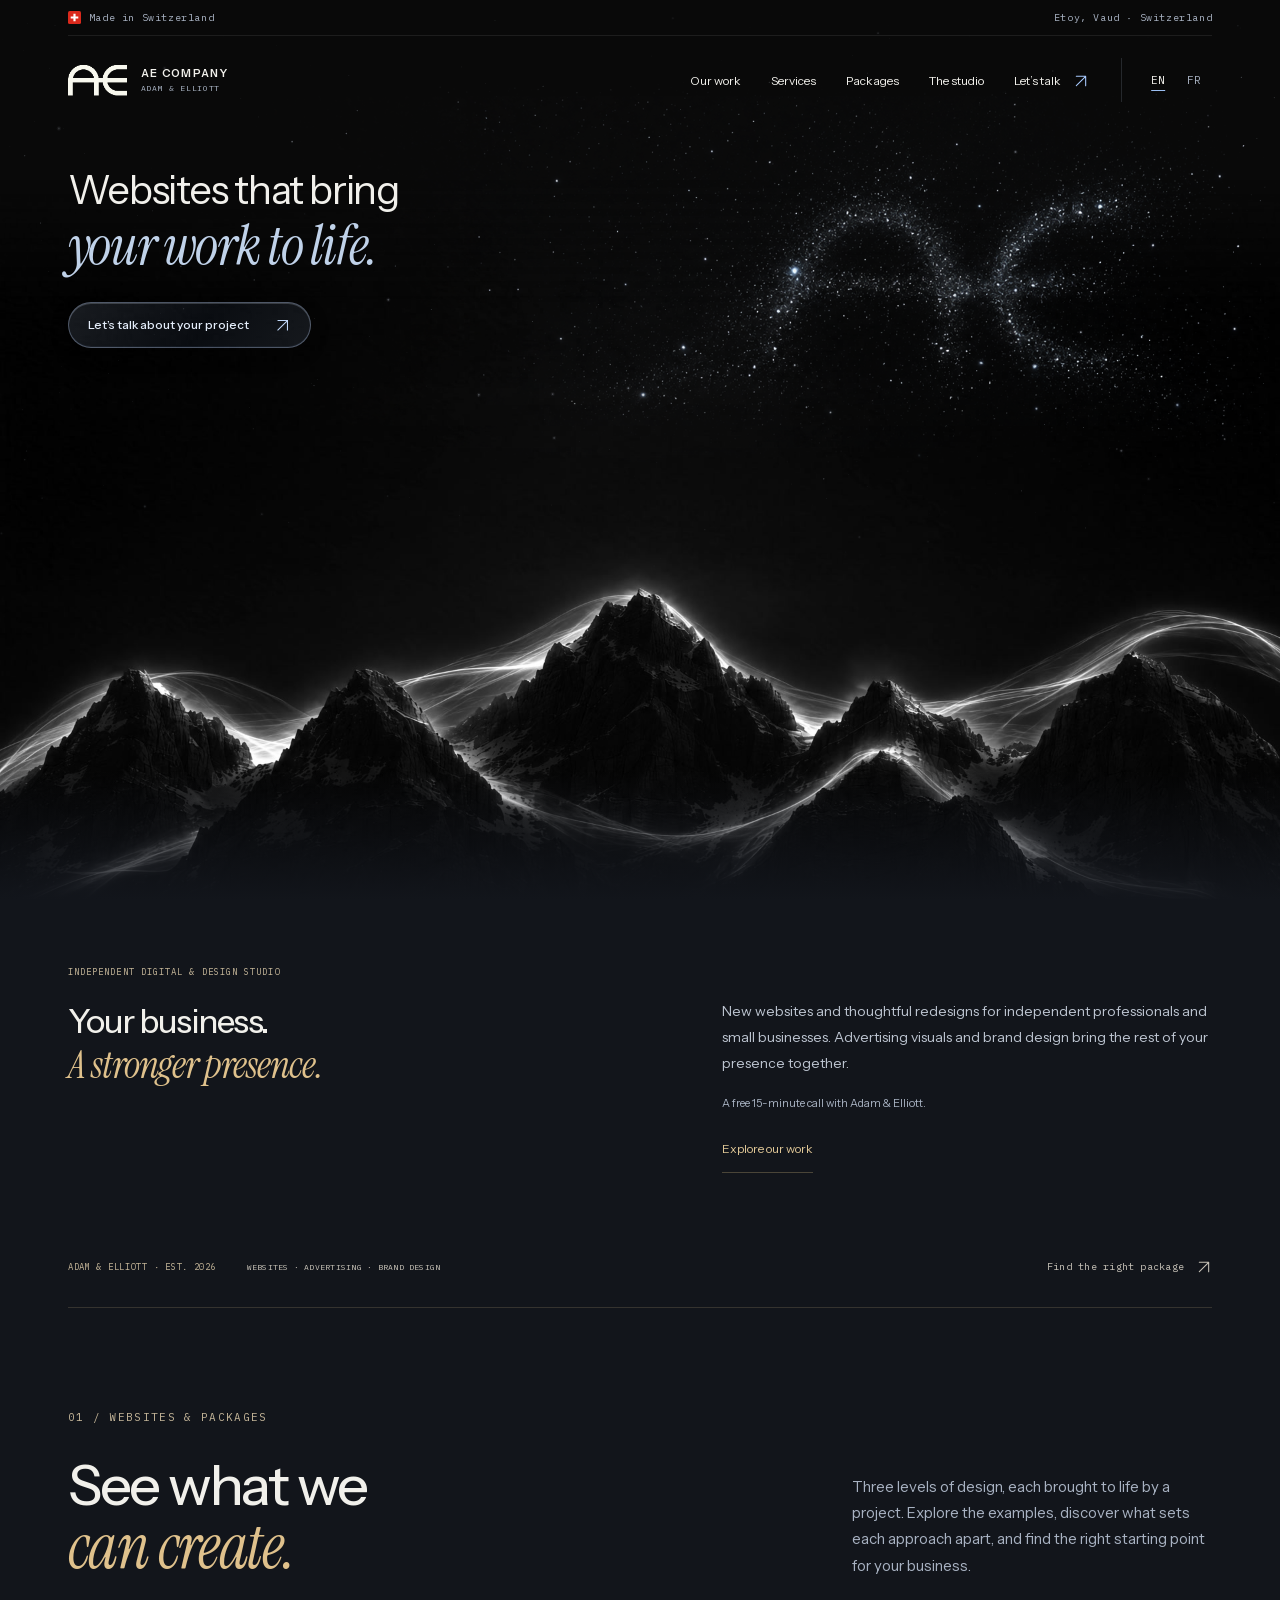
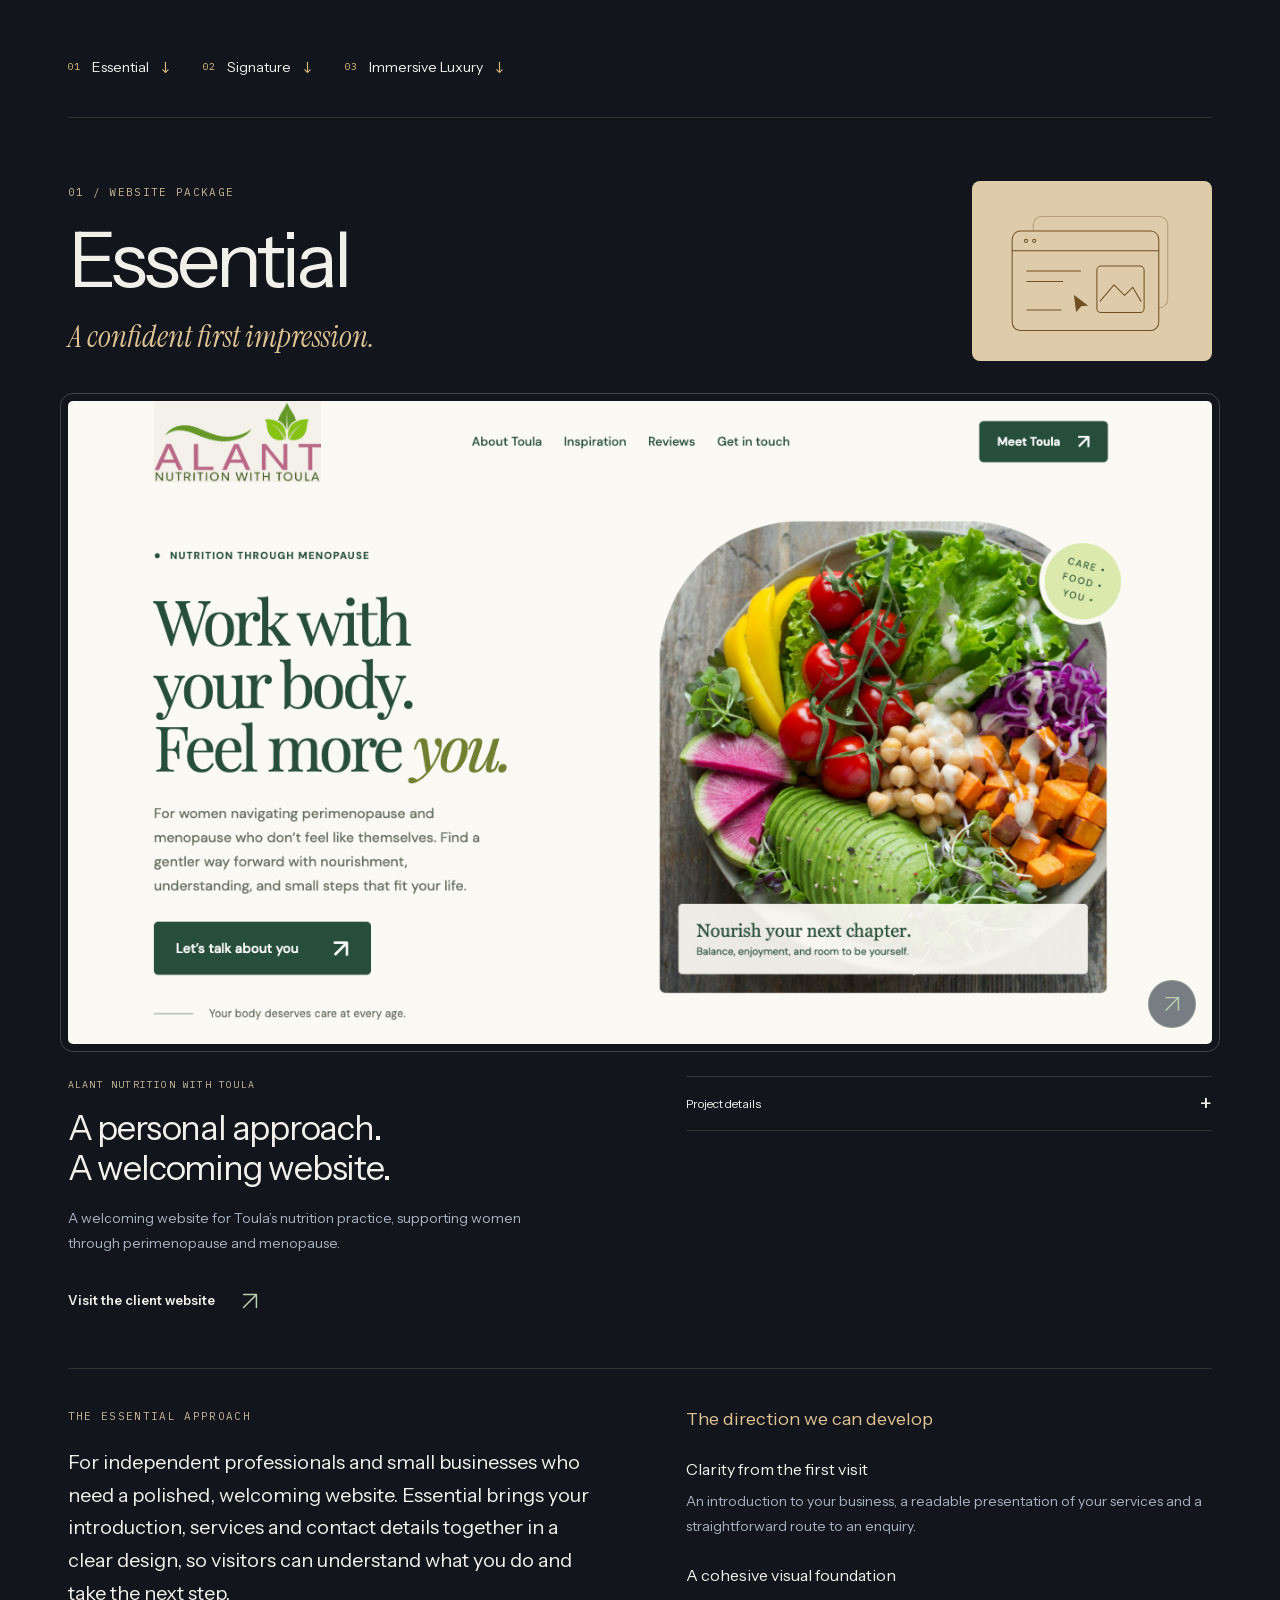
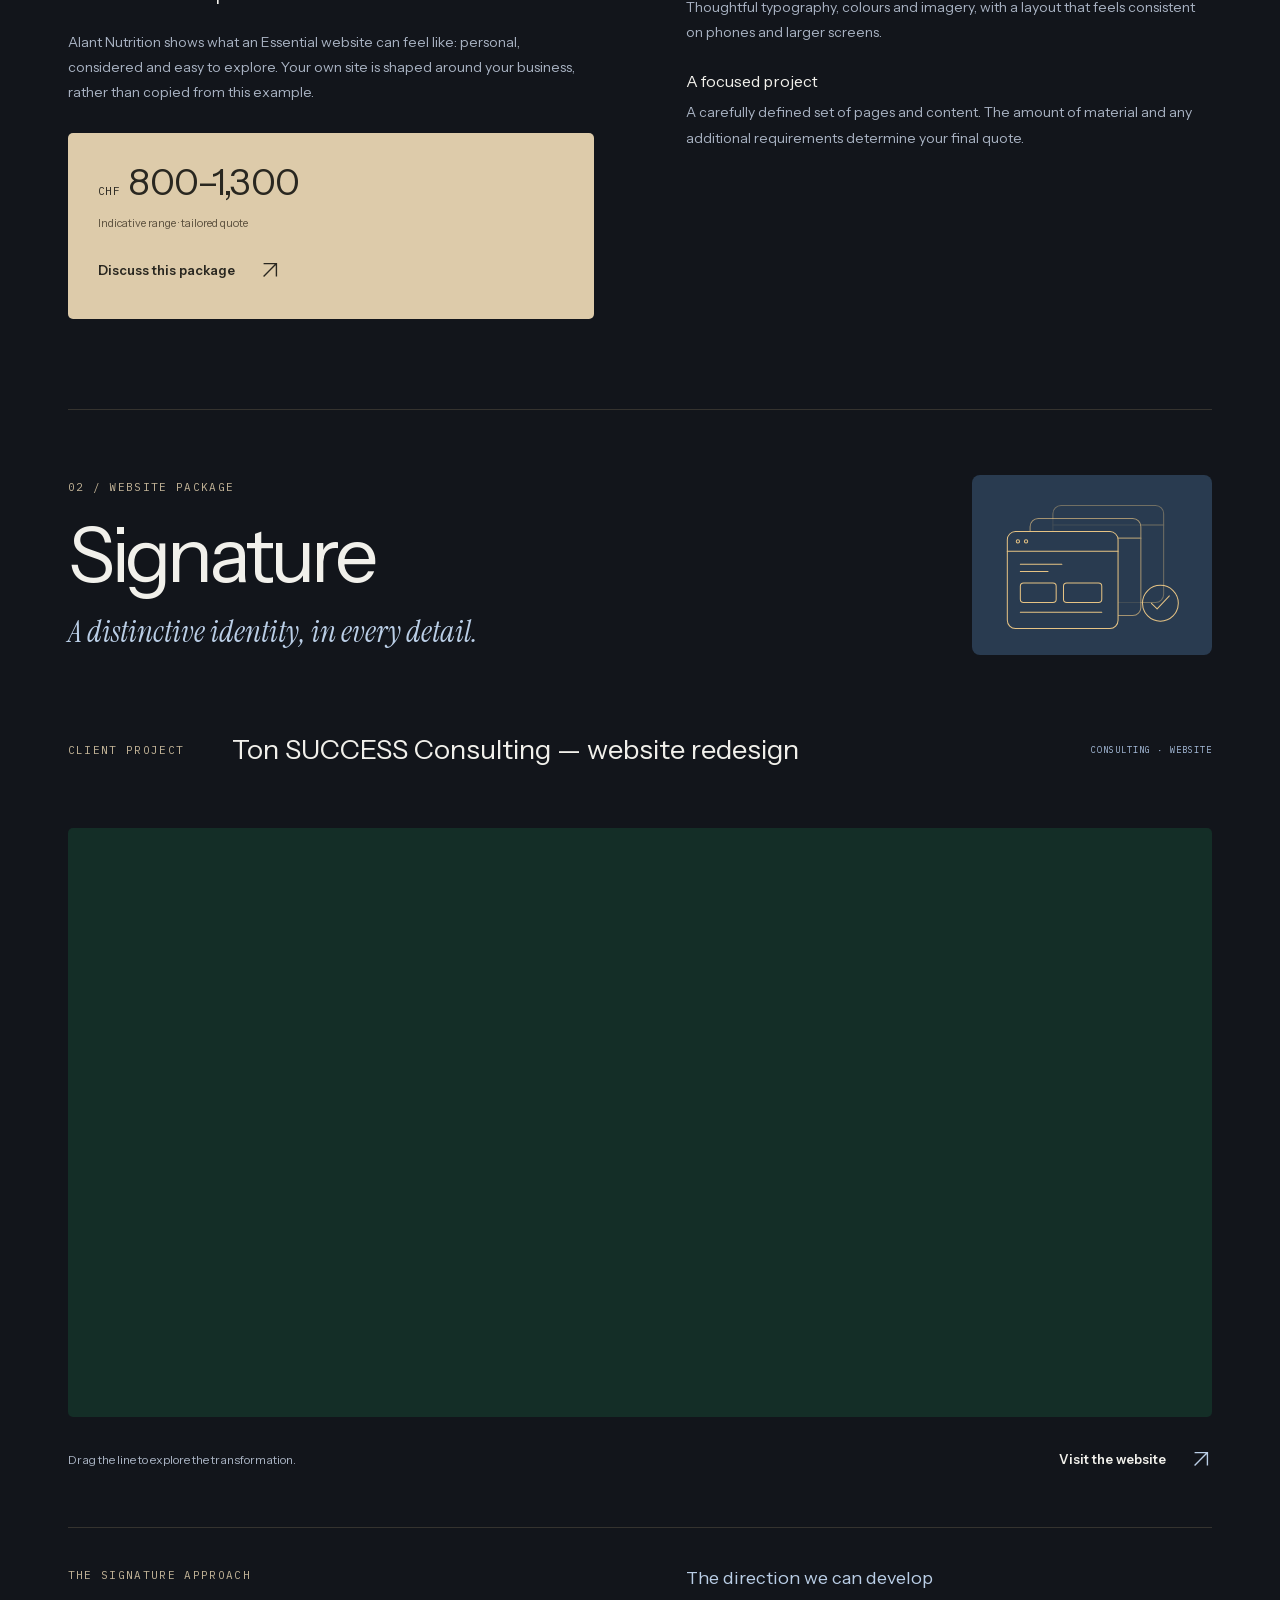
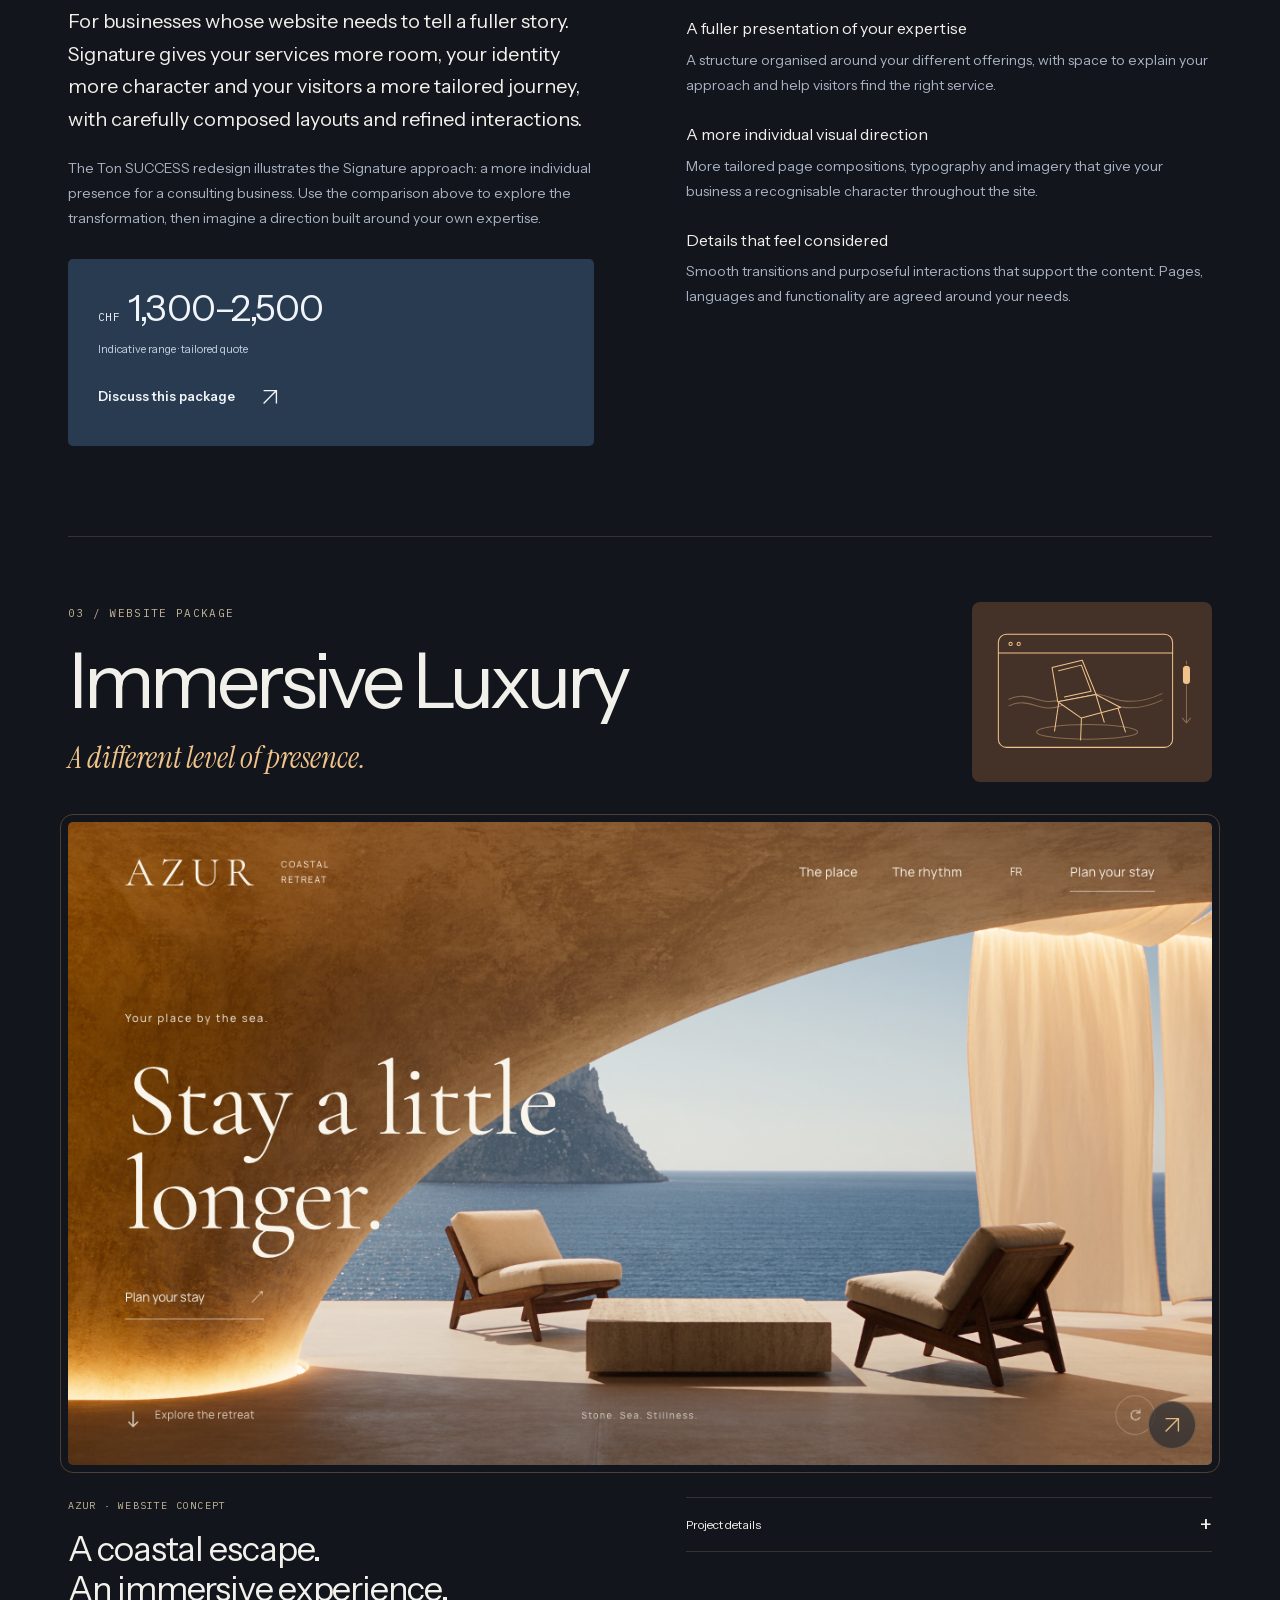
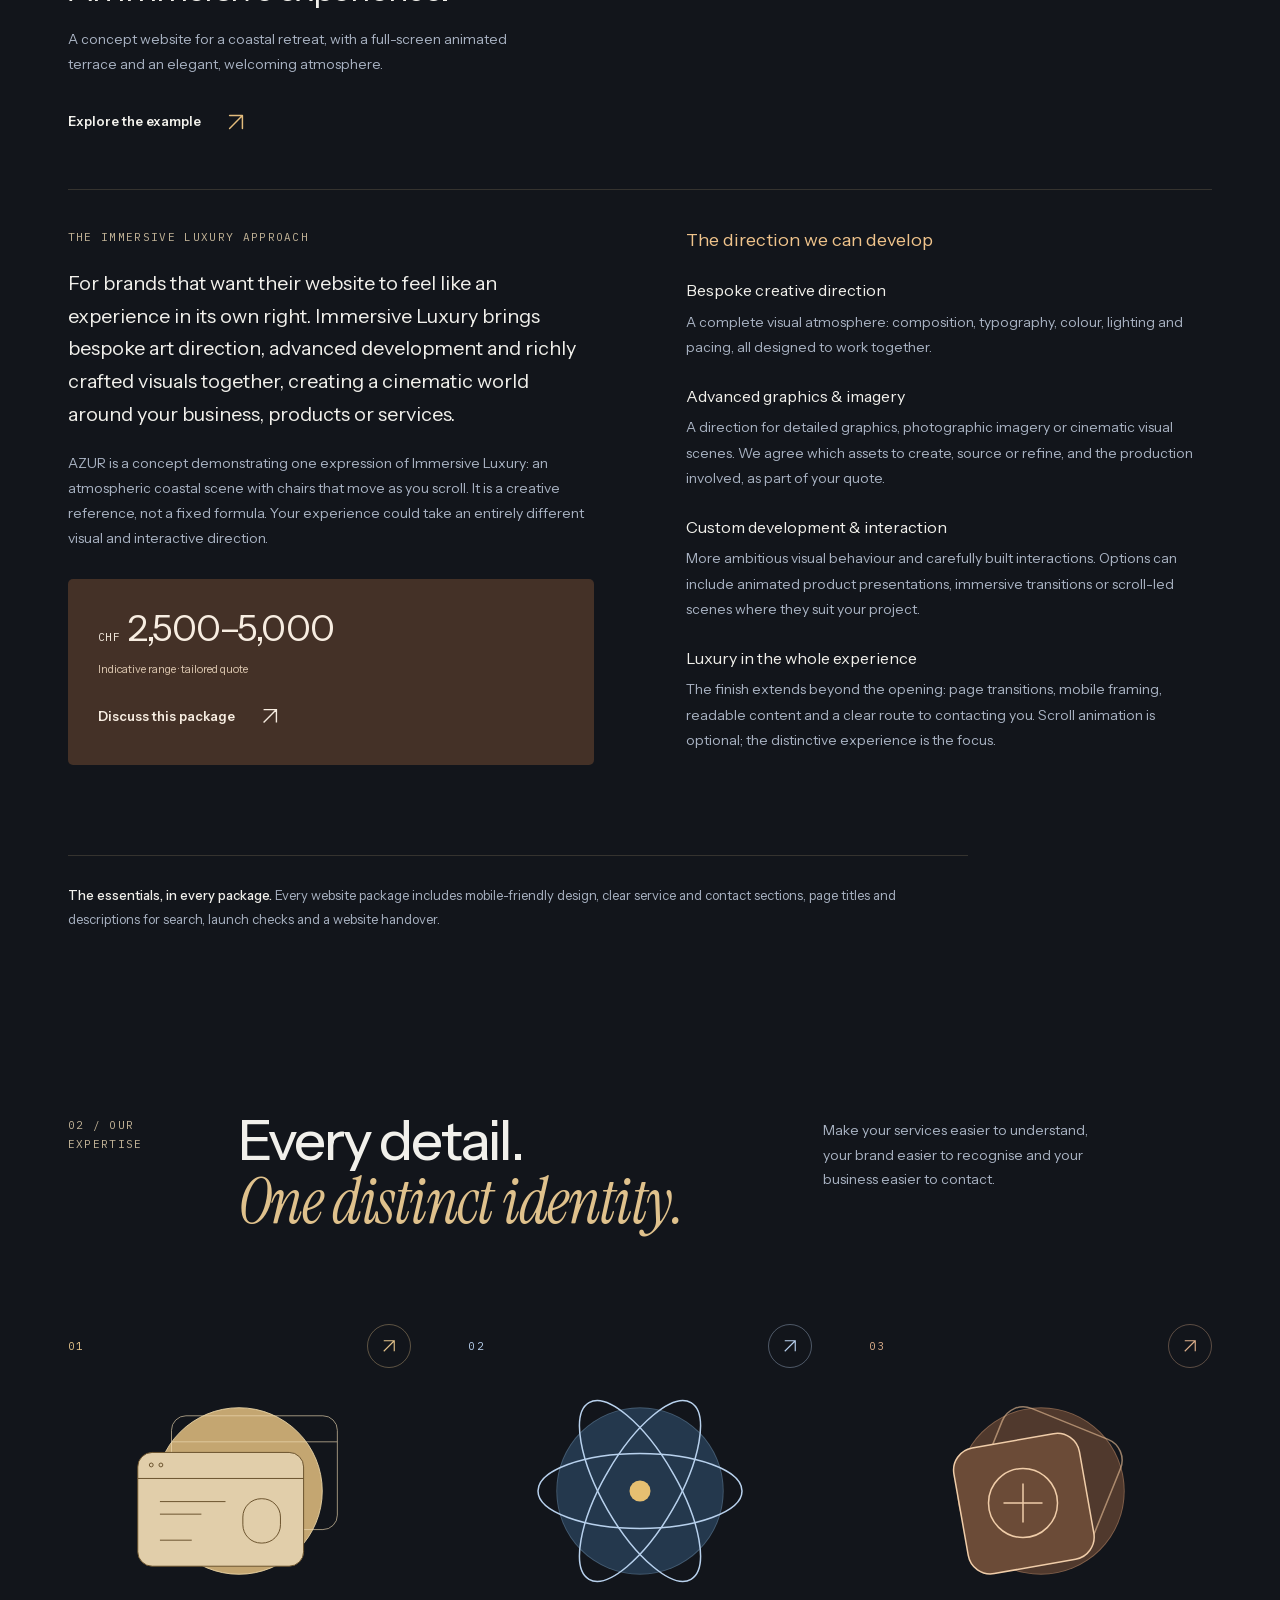
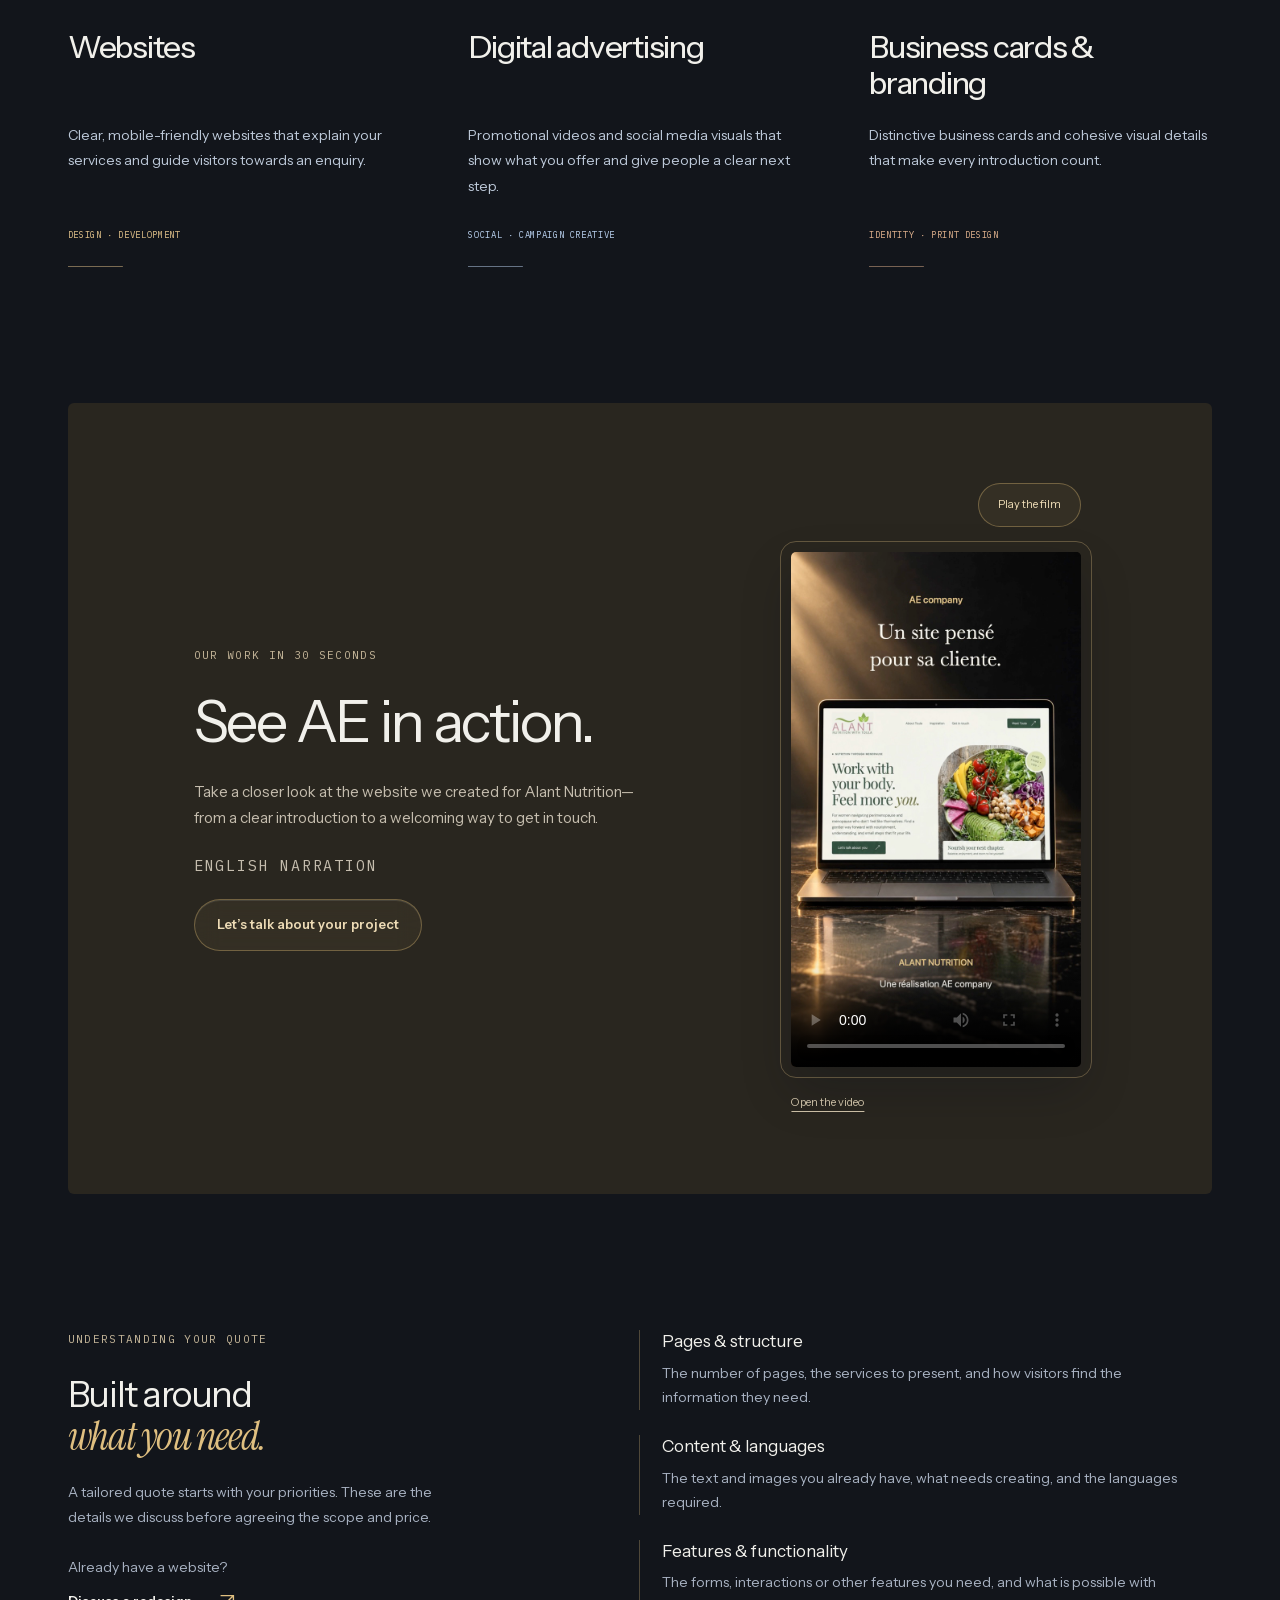
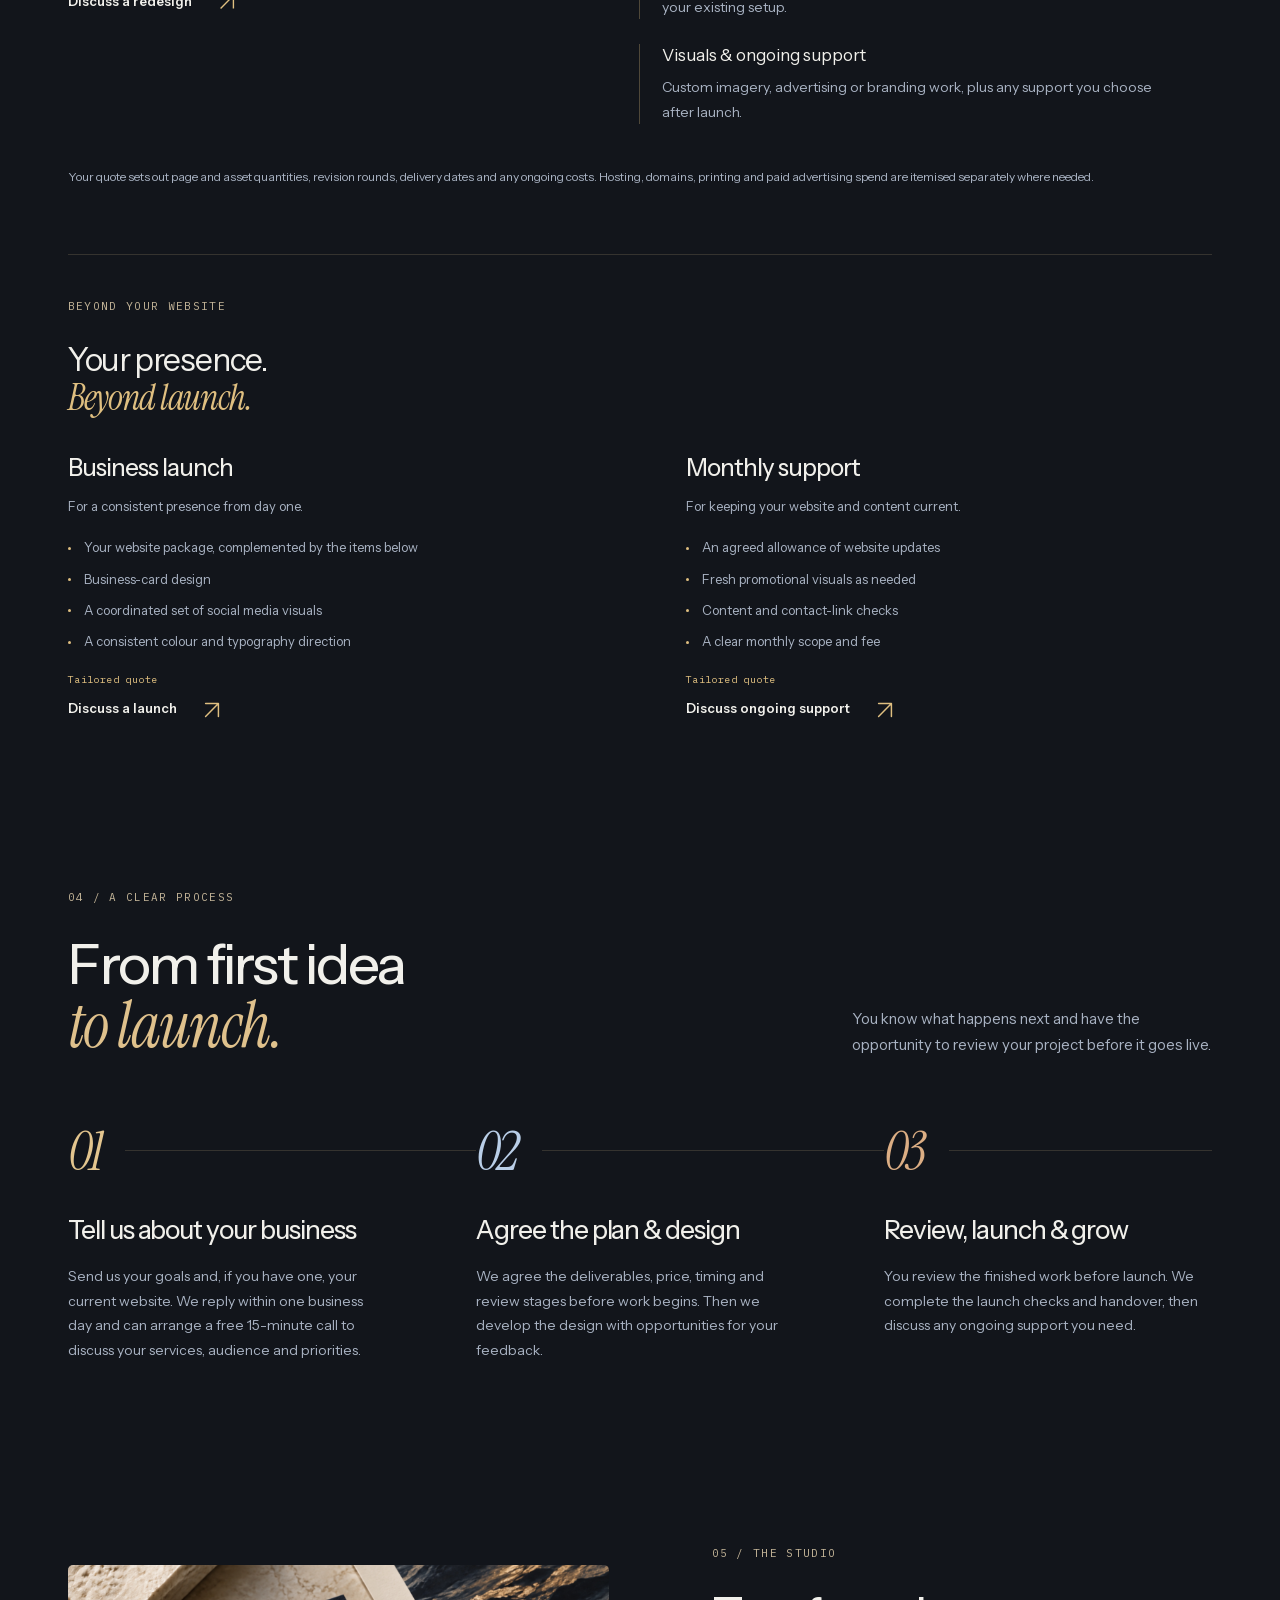
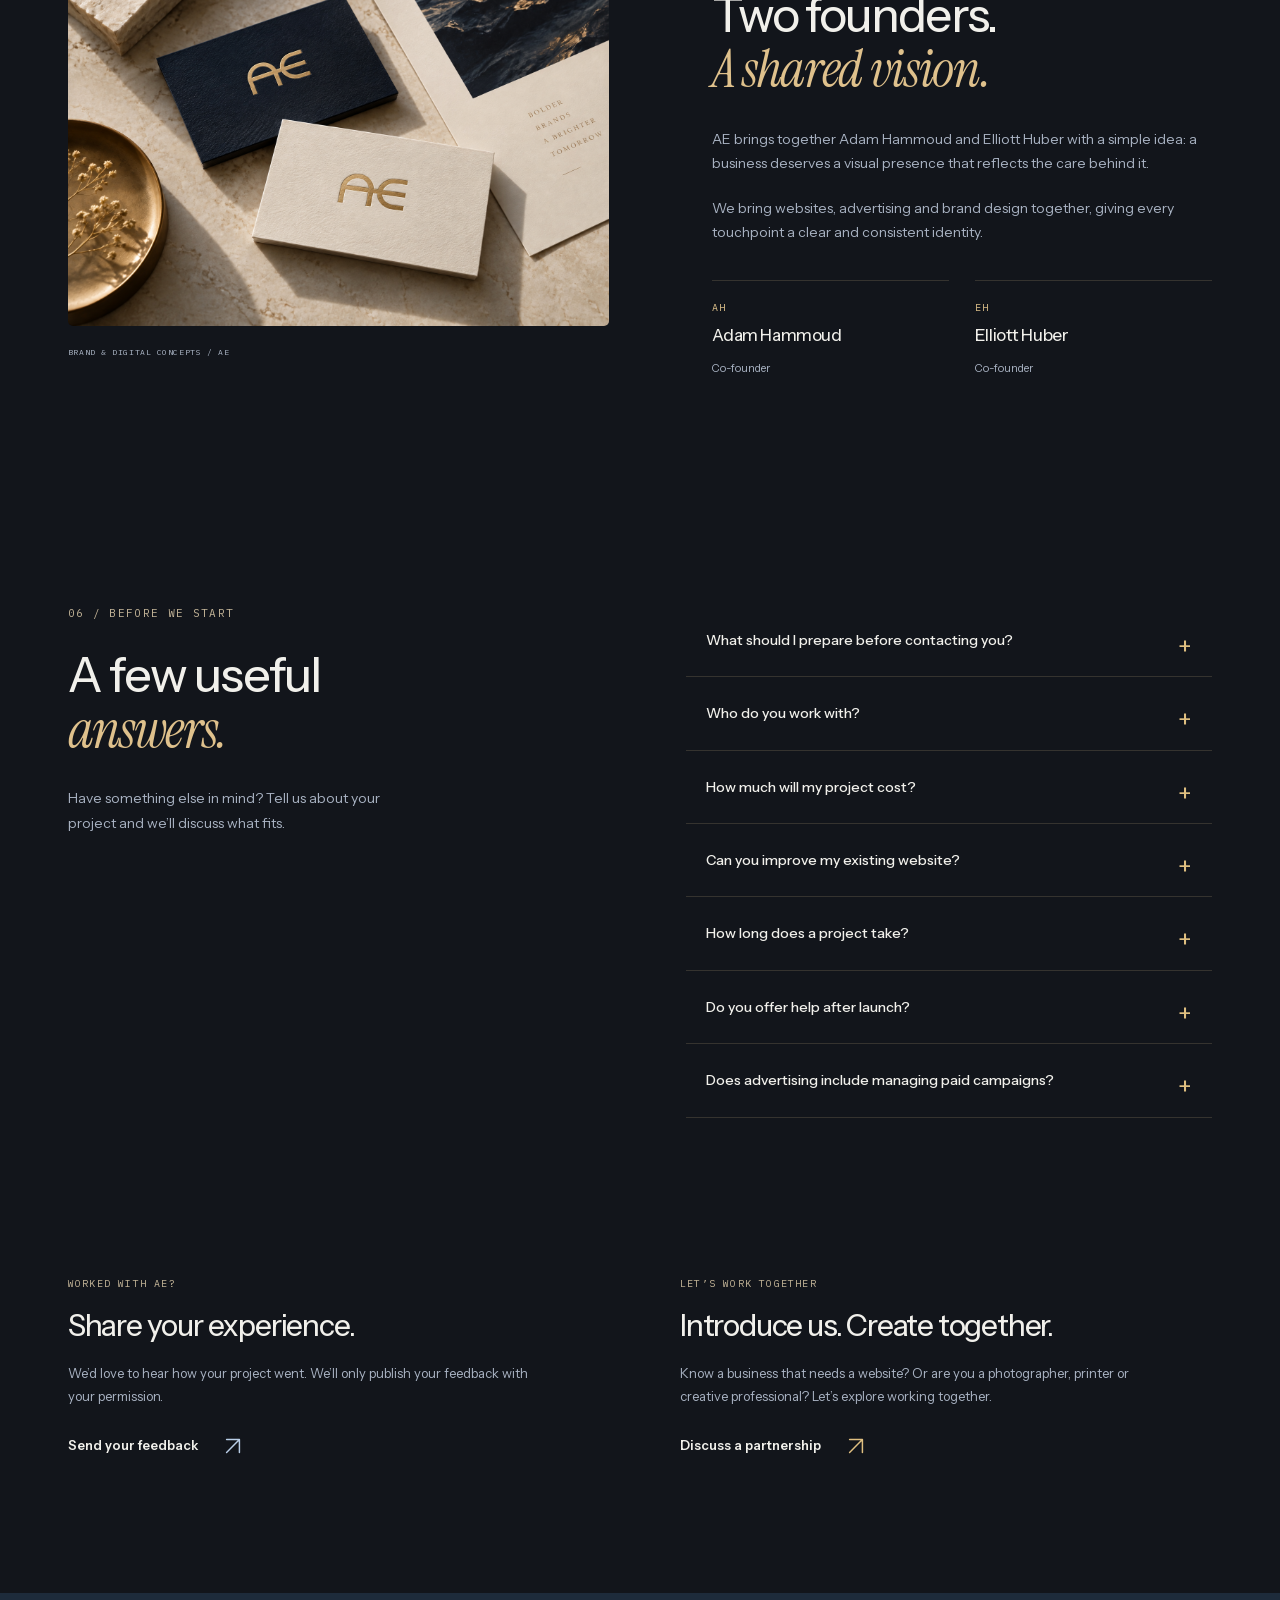
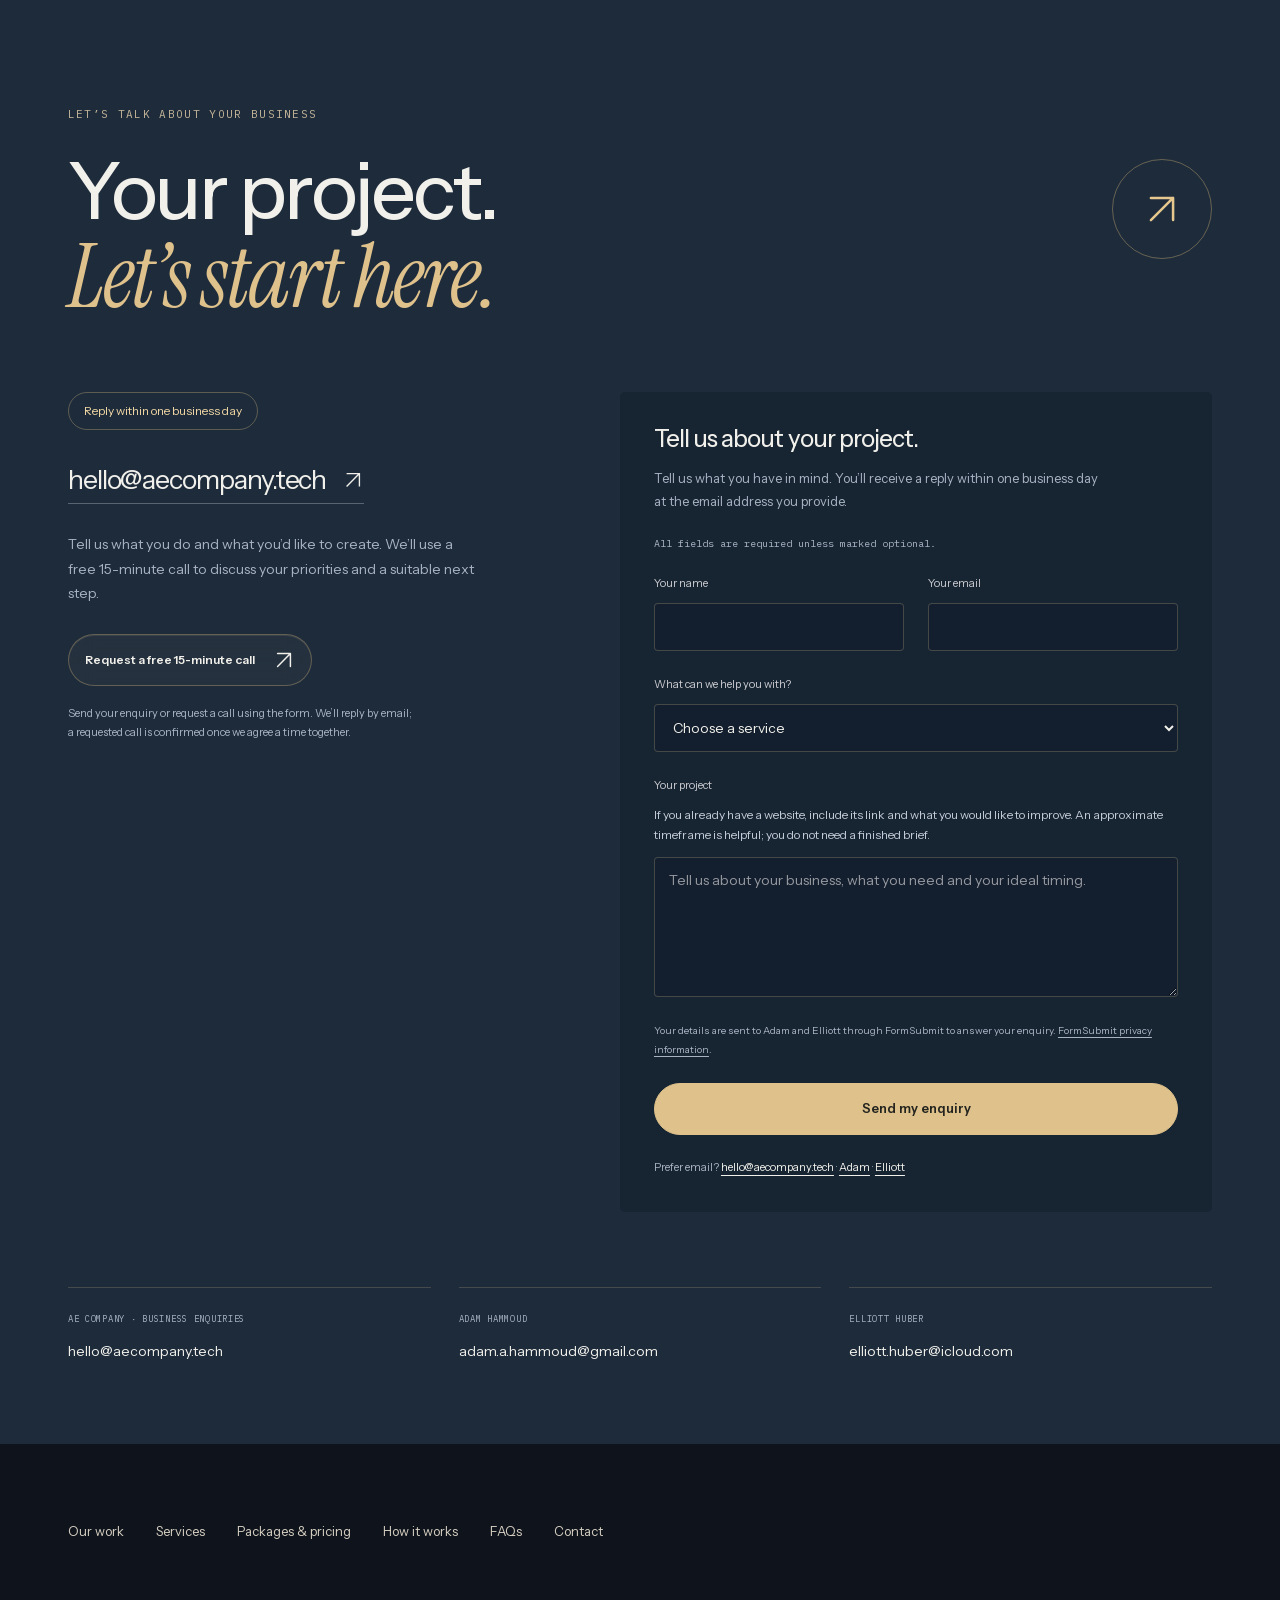
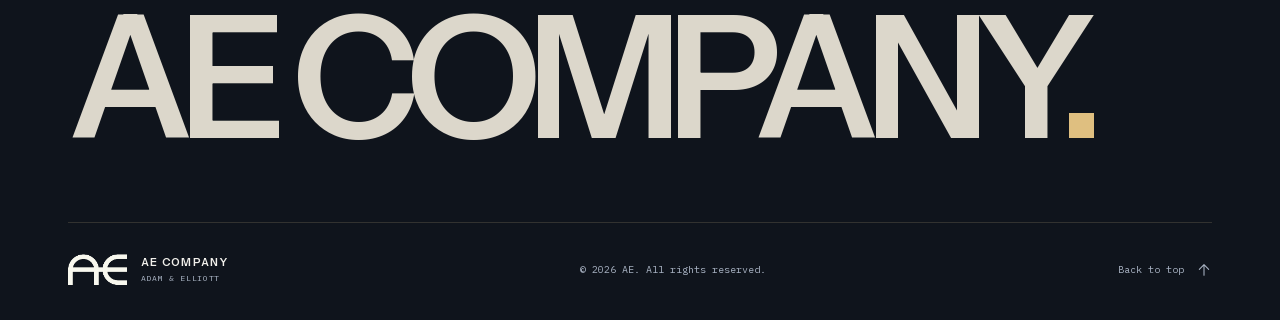
==== commit c53d3b09: "Pair each website package with a full-width project showcase" ====
--- a/index.html
+++ b/index.html
@@ -22,7 +22,7 @@
 
 
 
-<link rel="preload" as="font" href="assets/fonts/instrument-sans-latin.woff2" type="font/woff2" crossorigin=""><link rel="preload" as="font" href="assets/fonts/instrument-serif-italic-latin.woff2" type="font/woff2" crossorigin=""><link rel="preload" as="image" href="assets/alpine/opening.jpg"><link rel="stylesheet" href="design.css?v=20261015-alpine-left-2"><link rel="stylesheet" href="refinements.css?v=20261015-gold-1"><script src="site.js?v=20261016-tier-motion-1" defer=""></script><script src="contact-form.js?v=20261016-clarity-2" defer=""></script><script src="ad-player.js?v=20261015-atelier-2" defer=""></script><meta property="og:title" content="AE Company — Websites &amp; Brand Design for Small Businesses"><meta property="og:description" content="Websites, advertising visuals and brand design for independent professionals and small businesses. Explore our work and arrange a free 15-minute project call."><meta property="og:type" content="website"><meta property="og:url" content="https://aecompany.tech/"><meta property="og:image" content="https://aecompany.tech/assets/alpine/still.jpg"><meta property="og:locale" content="en_GB"><link rel="stylesheet" href="constellation.css?v=20261016-stars-1"><script src="constellation.js?v=20261016-stars-1" defer></script><link rel="stylesheet" href="clarity.css?v=20261016-clarity-2"></head>
+<link rel="preload" as="font" href="assets/fonts/instrument-sans-latin.woff2" type="font/woff2" crossorigin=""><link rel="preload" as="font" href="assets/fonts/instrument-serif-italic-latin.woff2" type="font/woff2" crossorigin=""><link rel="preload" as="image" href="assets/alpine/opening.jpg"><link rel="stylesheet" href="design.css?v=20261015-alpine-left-2"><link rel="stylesheet" href="refinements.css?v=20261015-gold-1"><script src="site.js?v=20261016-tier-motion-1" defer=""></script><script src="contact-form.js?v=20261016-clarity-2" defer=""></script><script src="ad-player.js?v=20261015-atelier-2" defer=""></script><meta property="og:title" content="AE Company — Websites &amp; Brand Design for Small Businesses"><meta property="og:description" content="Websites, advertising visuals and brand design for independent professionals and small businesses. Explore our work and arrange a free 15-minute project call."><meta property="og:type" content="website"><meta property="og:url" content="https://aecompany.tech/"><meta property="og:image" content="https://aecompany.tech/assets/alpine/still.jpg"><meta property="og:locale" content="en_GB"><link rel="stylesheet" href="constellation.css?v=20261016-stars-1"><script src="constellation.js?v=20261016-stars-1" defer></script><link rel="stylesheet" href="clarity.css?v=20261016-showcase-1"></head>
 <body>
 <svg width="0" height="0" aria-hidden="true" style="position:absolute"><defs><filter id="ae-monogram-cutout" color-interpolation-filters="sRGB"><feColorMatrix type="matrix" values="0 0 0 0 0.973 0 0 0 0 0.973 0 0 0 0 0.933 1.3 0 0 0 -0.25"></feColorMatrix></filter></defs></svg>
 <a class="skip" href="#main">Skip to content</a>
@@ -64,59 +64,38 @@
     <div class="hero-copy"><h1 id="hero-title"><span>Websites that bring</span> <span class="hero-title-accent">your work to life.</span></h1><div class="hero-actions"><a class="button hero-button glass-action" href="#contact">Let’s talk about your project <svg class="ae-icon" viewBox="0 0 24 24" fill="none" stroke="currentColor" stroke-width="1.5" aria-hidden="true"><path d="M5 19 19 5M5 5h14v14"></path></svg></a></div></div>
 
 
-  <span class="hero-status sr-only" role="status" aria-live="polite"></span></section><section class="opening-summary" aria-labelledby="opening-introduction"><div class="opening-summary-heading"><span class="hero-side-note">INDEPENDENT DIGITAL &amp; DESIGN STUDIO</span><h2 id="opening-introduction"><span>Your business.</span><span>A stronger presence.</span></h2></div><div class="opening-summary-copy"><p class="intro">New websites and thoughtful redesigns for independent professionals and small businesses. Advertising visuals and brand design bring the rest of your presence together.</p><p class="hero-assurance">A free 15-minute call with Adam &amp; Elliott.</p><a class="hero-secondary" href="#work">Explore our work</a></div><div class="opening-summary-meta"><p class="eyebrow hero-kicker">ADAM &amp; ELLIOTT · EST. 2026</p><div class="hero-bottom"><span>WEBSITES · ADVERTISING · BRAND DESIGN</span><a href="#packages">Find the right package <span aria-hidden="true"><svg class="ae-icon" xmlns="http://www.w3.org/2000/svg" width="24" height="24" viewBox="0 0 24 24" fill="none" stroke="currentColor" stroke-width="1.6" stroke-linecap="round" stroke-linejoin="round" aria-hidden="true" focusable="false"><path d="M5 19 19 5M5 5h14v14"></path></svg></span></a></div></div></section><section class="section work-section" id="work" aria-labelledby="work-title">
- <div class="growth-heading reveal"><div><p class="eyebrow">01 / SELECTED WORK</p><h2 id="work-title">See what we<br><em>can create.</em></h2></div><p>Client projects and original concepts. Explore the websites and experience the details for yourself.</p></div>
- <article class="client-showcase reveal" id="tonsuccess-project" aria-labelledby="tonsuccess-title"><div class="project-heading"><p class="eyebrow">01 / CLIENT PROJECT</p><h3 class="project-title" id="tonsuccess-title">Ton SUCCESS Consulting — website redesign</h3><span class="project-category">CONSULTING · WEBSITE</span></div>
+  <span class="hero-status sr-only" role="status" aria-live="polite"></span></section><section class="opening-summary" aria-labelledby="opening-introduction"><div class="opening-summary-heading"><span class="hero-side-note">INDEPENDENT DIGITAL &amp; DESIGN STUDIO</span><h2 id="opening-introduction"><span>Your business.</span><span>A stronger presence.</span></h2></div><div class="opening-summary-copy"><p class="intro">New websites and thoughtful redesigns for independent professionals and small businesses. Advertising visuals and brand design bring the rest of your presence together.</p><p class="hero-assurance">A free 15-minute call with Adam &amp; Elliott.</p><a class="hero-secondary" href="#work">Explore our work</a></div><div class="opening-summary-meta"><p class="eyebrow hero-kicker">ADAM &amp; ELLIOTT · EST. 2026</p><div class="hero-bottom"><span>WEBSITES · ADVERTISING · BRAND DESIGN</span><a href="#packages">Find the right package <span aria-hidden="true"><svg class="ae-icon" xmlns="http://www.w3.org/2000/svg" width="24" height="24" viewBox="0 0 24 24" fill="none" stroke="currentColor" stroke-width="1.6" stroke-linecap="round" stroke-linejoin="round" aria-hidden="true" focusable="false"><path d="M5 19 19 5M5 5h14v14"></path></svg></span></a></div></div></section><section class="section work-section package-showcase" id="work" aria-labelledby="work-title"><div class="growth-heading reveal"><div><p class="eyebrow">01 / WEBSITES &amp; PACKAGES</p><h2 id="work-title">See what we<br><em>can create.</em></h2></div><p>Three levels of design, each brought to life by a project. Explore the examples, discover what sets each approach apart, and find the right starting point for your business.</p></div><div id="packages"><nav class="tier-index" aria-label="Explore website packages"><a href="#package-essential"><span>01</span>Essential<span aria-hidden="true">↓</span></a><a href="#package-signature"><span>02</span>Signature<span aria-hidden="true">↓</span></a><a href="#package-immersive"><span>03</span>Immersive Luxury<span aria-hidden="true">↓</span></a></nav><div class="website-tiers"><article class="website-tier tier-chapter" data-tier="essential" id="package-essential" aria-labelledby="tier-essential-title">
+ <div class="tier-chapter-heading reveal"><div><p class="eyebrow">01 / WEBSITE PACKAGE</p><h3 id="tier-essential-title">Essential</h3><p class="tier-tagline">A confident first impression.</p></div><div class="tier-art"><svg viewBox="0 0 280 190" fill="none" aria-hidden="true"><g class="tier-back"><rect x="68" y="28" width="165" height="112" rx="10"/></g><g class="tier-front"><rect x="42" y="46" width="180" height="122" rx="10"/><path d="M42 70h180M60 95h66M60 108h44M60 143h42"/><rect x="146" y="89" width="58" height="57" rx="5"/><path d="m150 132 17-20 13 13 10-10 10 17"/><circle cx="59" cy="58" r="2"/><circle cx="69" cy="58" r="2"/></g><path class="tier-cursor" d="m117 123 3 24 7-8 10-1z"/></svg></div></div>
+ <div class="tier-project reveal"><article class="case-study" id="alant-project">
+  <a class="case-image" href="https://alant-nutrition.com/" target="_blank" rel="noopener noreferrer" aria-label="Visit Alant Nutrition’s website (opens in a new tab)"><img src="alant-project-current.png" width="1280" height="720" alt="The current Alant Nutrition homepage: Work with your body. Feel more you., beside a colourful bowl of fresh food" loading="lazy" decoding="async"><span class="project-open" aria-hidden="true"><svg class="ae-icon" viewBox="0 0 24 24" fill="none" stroke="currentColor" stroke-width="1.5" aria-hidden="true"><path d="M5 19 19 5M5 5h14v14"></path></svg></span></a>
+  <div class="case-copy"><p class="eyebrow">ALANT NUTRITION WITH TOULA</p><h4>A personal approach.<br>A welcoming website.</h4><p>A welcoming website for Toula’s nutrition practice, supporting women through perimenopause and menopause.</p><details class="project-details"><summary>Project details<span aria-hidden="true">+</span></summary><dl><div><dt>The brief</dt><dd>Introduce the practitioner and make her services easy to explore.</dd></div><div><dt>What we created</dt><dd>A clear homepage, an introduction to Toula, her nutrition approach, an inspiration section and contact links.</dd></div><div><dt>The design choices</dt><dd>Warm imagery, readable content and a consistent visual identity throughout the experience.</dd></div></dl></details><a class="text-link" href="https://alant-nutrition.com/" target="_blank" rel="noopener noreferrer">Visit the client website <span aria-hidden="true"><svg class="ae-icon" xmlns="http://www.w3.org/2000/svg" width="24" height="24" viewBox="0 0 24 24" fill="none" stroke="currentColor" stroke-width="1.6" stroke-linecap="round" stroke-linejoin="round" aria-hidden="true" focusable="false"><path d="M5 19 19 5M5 5h14v14"></path></svg></span></a></div>
+ </article></div>
+ <div class="tier-story reveal"><div class="tier-overview"><p class="eyebrow">THE ESSENTIAL APPROACH</p><p class="tier-description">For independent professionals and small businesses who need a polished, welcoming website. Essential brings your introduction, services and contact details together in a clear design, so visitors can understand what you do and take the next step.</p><p class="tier-example-note">Alant Nutrition shows what an Essential website can feel like: personal, considered and easy to explore. Your own site is shaped around your business, rather than copied from this example.</p><div class="tier-investment"><p class="package-price"><span class="tier-currency">CHF</span> <span>800–1,300</span></p>
+ <p class="tier-range-note">Indicative range · tailored quote</p><a class="text-link tier-cta" href="#enquiry" data-enquiry-service="website" data-enquiry-package="Essential">Discuss this package <svg class="ae-icon" viewBox="0 0 24 24" fill="none" stroke="currentColor" stroke-width="1.5" aria-hidden="true"><path d="M5 19 19 5M5 5h14v14"/></svg></a></div></div><div class="tier-capabilities"><h4>The direction we can develop</h4><dl><div><dt>Clarity from the first visit</dt><dd>An introduction to your business, a readable presentation of your services and a straightforward route to an enquiry.</dd></div><div><dt>A cohesive visual foundation</dt><dd>Thoughtful typography, colours and imagery, with a layout that feels consistent on phones and larger screens.</dd></div><div><dt>A focused project</dt><dd>A carefully defined set of pages and content. The amount of material and any additional requirements determine your final quote.</dd></div></dl></div></div>
+</article><article class="website-tier tier-chapter" data-tier="signature" id="package-signature" aria-labelledby="tier-signature-title">
+ <div class="tier-chapter-heading reveal"><div><p class="eyebrow">02 / WEBSITE PACKAGE</p><h3 id="tier-signature-title">Signature</h3><p class="tier-tagline">A distinctive identity, in every detail.</p></div><div class="tier-art"><svg viewBox="0 0 280 190" fill="none" aria-hidden="true"><g class="tier-back"><rect x="92" y="22" width="136" height="119" rx="10"/><path d="M92 46h136"/></g><g class="tier-middle"><rect x="64" y="38" width="136" height="119" rx="10"/><path d="M64 62h136"/></g><g class="tier-front"><rect x="36" y="54" width="136" height="119" rx="10"/><path d="M36 78h136M52 94h51M52 103h34M52 153h100"/><rect x="52" y="117" width="44" height="24" rx="4"/><rect x="105" y="117" width="47" height="24" rx="4"/><circle cx="49" cy="66" r="2"/><circle cx="59" cy="66" r="2"/></g><g class="tier-detail"><circle cx="224" cy="142" r="22"/><path d="m213 142 7 7 15-16"/></g></svg></div></div>
+ <div class="tier-project reveal"><article class="client-showcase" id="tonsuccess-project" aria-labelledby="tonsuccess-title"><div class="project-heading"><p class="eyebrow">CLIENT PROJECT</p><h4 class="project-title" id="tonsuccess-title">Ton SUCCESS Consulting — website redesign</h4><span class="project-category">CONSULTING · WEBSITE</span></div>
 
   <iframe src="https://tonsuccess.com/compare/?embed=1&amp;lang=en" title="Ton SUCCESS: drag the line to compare the original and redesigned websites" loading="lazy" allow="autoplay" width="1200" height="680" referrerpolicy="strict-origin-when-cross-origin"></iframe>
- <div class="project-footer"><p>Drag the line to explore the transformation.</p><a class="text-link" href="https://tonsuccess.com/" target="_blank" rel="noopener noreferrer">Visit the website <svg class="ae-icon" viewBox="0 0 24 24" fill="none" stroke="currentColor" stroke-width="1.5" aria-hidden="true"><path d="M5 19 19 5M5 5h14v14"></path></svg></a></div></article>
-
-
-
-<div class="project-pair"><article class="case-study reveal">
-  <a class="case-image" href="https://alant-nutrition.com/" target="_blank" rel="noopener noreferrer" aria-label="Visit Alant Nutrition’s website (opens in a new tab)"><img src="alant-project-current.png" width="1280" height="720" alt="The current Alant Nutrition homepage: Work with your body. Feel more you., beside a colourful bowl of fresh food" loading="lazy" decoding="async"><span class="project-open" aria-hidden="true"><svg class="ae-icon" viewBox="0 0 24 24" fill="none" stroke="currentColor" stroke-width="1.5" aria-hidden="true"><path d="M5 19 19 5M5 5h14v14"></path></svg></span></a>
-  <div class="case-copy"><p class="eyebrow">ALANT NUTRITION WITH TOULA</p><h3>A personal approach.<br>A welcoming website.</h3><p>A welcoming website for Toula’s nutrition practice, supporting women through perimenopause and menopause.</p><details class="project-details"><summary>Project details<span aria-hidden="true">+</span></summary><dl><div><dt>The brief</dt><dd>Introduce the practitioner and make her services easy to explore.</dd></div><div><dt>What we created</dt><dd>A clear homepage, an introduction to Toula, her nutrition approach, an inspiration section and contact links.</dd></div><div><dt>The design choices</dt><dd>Warm imagery, readable content and a consistent visual identity throughout the experience.</dd></div></dl></details><a class="text-link" href="https://alant-nutrition.com/" target="_blank" rel="noopener noreferrer">Visit the client website <span aria-hidden="true"><svg class="ae-icon" xmlns="http://www.w3.org/2000/svg" width="24" height="24" viewBox="0 0 24 24" fill="none" stroke="currentColor" stroke-width="1.6" stroke-linecap="round" stroke-linejoin="round" aria-hidden="true" focusable="false"><path d="M5 19 19 5M5 5h14v14"></path></svg></span></a></div>
- </article><article class="case-study reveal" id="azur-example">
+ <div class="project-footer"><p>Drag the line to explore the transformation.</p><a class="text-link" href="https://tonsuccess.com/" target="_blank" rel="noopener noreferrer">Visit the website <svg class="ae-icon" viewBox="0 0 24 24" fill="none" stroke="currentColor" stroke-width="1.5" aria-hidden="true"><path d="M5 19 19 5M5 5h14v14"></path></svg></a></div></article></div>
+ <div class="tier-story reveal"><div class="tier-overview"><p class="eyebrow">THE SIGNATURE APPROACH</p><p class="tier-description">For businesses whose website needs to tell a fuller story. Signature gives your services more room, your identity more character and your visitors a more tailored journey, with carefully composed layouts and refined interactions.</p><p class="tier-example-note">The Ton SUCCESS redesign illustrates the Signature approach: a more individual presence for a consulting business. Use the comparison above to explore the transformation, then imagine a direction built around your own expertise.</p><div class="tier-investment"><p class="package-price"><span class="tier-currency">CHF</span> <span>1,300–2,500</span></p>
+ <p class="tier-range-note">Indicative range · tailored quote</p><a class="text-link tier-cta" href="#enquiry" data-enquiry-service="website" data-enquiry-package="Signature">Discuss this package <svg class="ae-icon" viewBox="0 0 24 24" fill="none" stroke="currentColor" stroke-width="1.5" aria-hidden="true"><path d="M5 19 19 5M5 5h14v14"/></svg></a></div></div><div class="tier-capabilities"><h4>The direction we can develop</h4><dl><div><dt>A fuller presentation of your expertise</dt><dd>A structure organised around your different offerings, with space to explain your approach and help visitors find the right service.</dd></div><div><dt>A more individual visual direction</dt><dd>More tailored page compositions, typography and imagery that give your business a recognisable character throughout the site.</dd></div><div><dt>Details that feel considered</dt><dd>Smooth transitions and purposeful interactions that support the content. Pages, languages and functionality are agreed around your needs.</dd></div></dl></div></div>
+</article><article class="website-tier tier-chapter" data-tier="immersive" id="package-immersive" aria-labelledby="tier-immersive-title">
+ <div class="tier-chapter-heading reveal"><div><p class="eyebrow">03 / WEBSITE PACKAGE</p><h3 id="tier-immersive-title">Immersive Luxury</h3><p class="tier-tagline">A different level of presence.</p></div><div class="tier-art"><svg viewBox="0 0 280 190" fill="none" aria-hidden="true"><rect x="25" y="24" width="214" height="139" rx="10"/><path d="M25 47h214"/><circle cx="40" cy="36" r="2"/><circle cx="50" cy="36" r="2"/><g class="tier-horizon"><path d="M38 104c25-12 39 10 64 0s39-10 61-2 42 5 63-5M38 112c25-12 39 10 64 0s39-10 61-2 42 5 63-5"/></g><ellipse class="tier-floor" cx="134" cy="144" rx="62" ry="9"/><g class="tier-chair"><path d="m98 107-7-42 37-9 17 42-47 9Z"/><path d="m98 107 47-9 30 16-48 13-29-20ZM99 109l-5 34M127 127l-1 27M172 115l9 29M145 99l10 33"/><path d="m99 69 28-7 12 32-33 7"/></g><path class="tier-scroll-rail" d="M256 57v76m-5-6 5 6 5-6"/><rect class="tier-scroll-thumb" x="251" y="62" width="10" height="24" rx="5"/></svg></div></div>
+ <div class="tier-project reveal"><article class="case-study" id="azur-example">
   <a class="case-image" href="https://azur-coastal-retreat.vercel.app/" target="_blank" rel="noopener noreferrer" aria-label="Explore the AZUR concept website (opens in a new tab)"><img src="azur-project.png" width="1280" height="720" alt="AZUR concept website: a limestone terrace overlooking the sea, with elegant typography over the full-screen scene" loading="lazy" decoding="async"><span class="project-open" aria-hidden="true"><svg class="ae-icon" viewBox="0 0 24 24" fill="none" stroke="currentColor" stroke-width="1.5" aria-hidden="true"><path d="M5 19 19 5M5 5h14v14"></path></svg></span></a>
-  <div class="case-copy"><p class="eyebrow">AZUR · WEBSITE CONCEPT</p><h3>A coastal escape.<br>An immersive experience.</h3><p>A concept website for a coastal retreat, with a full-screen animated terrace and an elegant, welcoming atmosphere.</p><details class="project-details"><summary>Project details<span aria-hidden="true">+</span></summary><dl><div><dt>The experience</dt><dd>One scroll brings the terrace to life, with smooth transitions and text layered over the scene.</dd></div><div><dt>The design choices</dt><dd>Warm ivory, espresso and muted brass, paired with fine serif typography.</dd></div><div><dt>Explore the demo</dt><dd>English and French, a responsive layout and a stay-planning demonstration.</dd></div></dl></details><a class="text-link" href="https://azur-coastal-retreat.vercel.app/" target="_blank" rel="noopener noreferrer">Explore the example <span aria-hidden="true"><svg class="ae-icon" xmlns="http://www.w3.org/2000/svg" width="24" height="24" viewBox="0 0 24 24" fill="none" stroke="currentColor" stroke-width="1.6" stroke-linecap="round" stroke-linejoin="round" aria-hidden="true" focusable="false"><path d="M5 19 19 5M5 5h14v14"></path></svg></span></a></div>
- </article></div></section>
+  <div class="case-copy"><p class="eyebrow">AZUR · WEBSITE CONCEPT</p><h4>A coastal escape.<br>An immersive experience.</h4><p>A concept website for a coastal retreat, with a full-screen animated terrace and an elegant, welcoming atmosphere.</p><details class="project-details"><summary>Project details<span aria-hidden="true">+</span></summary><dl><div><dt>The experience</dt><dd>One scroll brings the terrace to life, with smooth transitions and text layered over the scene.</dd></div><div><dt>The design choices</dt><dd>Warm ivory, espresso and muted brass, paired with fine serif typography.</dd></div><div><dt>Explore the demo</dt><dd>English and French, a responsive layout and a stay-planning demonstration.</dd></div></dl></details><a class="text-link" href="https://azur-coastal-retreat.vercel.app/" target="_blank" rel="noopener noreferrer">Explore the example <span aria-hidden="true"><svg class="ae-icon" xmlns="http://www.w3.org/2000/svg" width="24" height="24" viewBox="0 0 24 24" fill="none" stroke="currentColor" stroke-width="1.6" stroke-linecap="round" stroke-linejoin="round" aria-hidden="true" focusable="false"><path d="M5 19 19 5M5 5h14v14"></path></svg></span></a></div>
+ </article></div>
+ <div class="tier-story reveal"><div class="tier-overview"><p class="eyebrow">THE IMMERSIVE LUXURY APPROACH</p><p class="tier-description">For brands that want their website to feel like an experience in its own right. Immersive Luxury brings bespoke art direction, advanced development and richly crafted visuals together, creating a cinematic world around your business, products or services.</p><p class="tier-example-note">AZUR is a concept demonstrating one expression of Immersive Luxury: an atmospheric coastal scene with chairs that move as you scroll. It is a creative reference, not a fixed formula. Your experience could take an entirely different visual and interactive direction.</p><div class="tier-investment"><p class="package-price"><span class="tier-currency">CHF</span> <span>2,500–5,000</span></p>
+ <p class="tier-range-note">Indicative range · tailored quote</p><a class="text-link tier-cta" href="#enquiry" data-enquiry-service="website" data-enquiry-package="Immersive Luxury">Discuss this package <svg class="ae-icon" viewBox="0 0 24 24" fill="none" stroke="currentColor" stroke-width="1.5" aria-hidden="true"><path d="M5 19 19 5M5 5h14v14"/></svg></a></div></div><div class="tier-capabilities"><h4>The direction we can develop</h4><dl><div><dt>Bespoke creative direction</dt><dd>A complete visual atmosphere: composition, typography, colour, lighting and pacing, all designed to work together.</dd></div><div><dt>Advanced graphics & imagery</dt><dd>A direction for detailed graphics, photographic imagery or cinematic visual scenes. We agree which assets to create, source or refine, and the production involved, as part of your quote.</dd></div><div><dt>Custom development & interaction</dt><dd>More ambitious visual behaviour and carefully built interactions. Options can include animated product presentations, immersive transitions or scroll-led scenes where they suit your project.</dd></div><div><dt>Luxury in the whole experience</dt><dd>The finish extends beyond the opening: page transitions, mobile framing, readable content and a clear route to contacting you. Scroll animation is optional; the distinctive experience is the focus.</dd></div></dl></div></div>
+</article></div><p class="tier-common"><strong>The essentials, in every package.</strong> Every website package includes mobile-friendly design, clear service and contact sections, page titles and descriptions for search, launch checks and a website handover.</p></div></section>
   <section class="services section" id="services"><div class="section-heading reveal"><p class="eyebrow">02 / OUR EXPERTISE</p><h2>Every detail.<br><em>One distinct identity.</em></h2><p>Make your services easier to understand, your brand easier to recognise and your business easier to contact.</p></div><div class="service-list"><article class="reveal"><a class="service-card-link" href="#enquiry" data-enquiry-service="website" aria-label="Discuss your project: Websites"><div class="service-card-top"><span class="number">01</span><span class="service-card-arrow"><svg class="ae-icon" viewBox="0 0 24 24" fill="none" stroke="currentColor" stroke-width="1.5" aria-hidden="true"><path d="M5 19 19 5M5 5h14v14"></path></svg></span></div><div class="service-art"><svg viewBox="0 0 280 190" fill="none" aria-hidden="true"><g class="art-back"><rect x="70" y="17" width="172" height="118" rx="15"></rect><path d="M70 44h172"></path></g><g class="art-front"><rect x="35" y="55" width="172" height="118" rx="15"></rect><path d="M35 82h172M58 106h68M58 119h43M58 146h33"></path><rect x="144" y="103" width="39" height="46" rx="19"></rect><circle cx="49" cy="68" r="2"></circle><circle cx="59" cy="68" r="2"></circle></g></svg></div><div class="service-copy"><h3>Websites</h3><p>Clear, mobile-friendly websites that explain your services and guide visitors towards an enquiry.</p></div><span class="service-tag">DESIGN · DEVELOPMENT</span></a></article><article class="reveal"><a class="service-card-link" href="#enquiry" data-enquiry-service="advertising" aria-label="Discuss your project: Digital advertising"><div class="service-card-top"><span class="number">02</span><span class="service-card-arrow"><svg class="ae-icon" viewBox="0 0 24 24" fill="none" stroke="currentColor" stroke-width="1.5" aria-hidden="true"><path d="M5 19 19 5M5 5h14v14"></path></svg></span></div><div class="service-art"><svg viewBox="0 0 180 140" fill="none" aria-hidden="true"><g class="art-orbit"><ellipse cx="90" cy="70" rx="68" ry="25"></ellipse><ellipse cx="90" cy="70" rx="68" ry="25" transform="rotate(60 90 70)"></ellipse><ellipse cx="90" cy="70" rx="68" ry="25" transform="rotate(120 90 70)"></ellipse></g><circle cx="90" cy="70" r="7" class="art-core"></circle></svg></div><div class="service-copy"><h3>Digital advertising</h3><p>Promotional videos and social media visuals that show what you offer and give people a clear next step.</p></div><span class="service-tag">SOCIAL · CAMPAIGN CREATIVE</span></a></article><article class="reveal"><a class="service-card-link" href="#enquiry" data-enquiry-service="branding" aria-label="Discuss your project: Business cards &amp; branding"><div class="service-card-top"><span class="number">03</span><span class="service-card-arrow"><svg class="ae-icon" viewBox="0 0 24 24" fill="none" stroke="currentColor" stroke-width="1.5" aria-hidden="true"><path d="M5 19 19 5M5 5h14v14"></path></svg></span></div><div class="service-art"><svg viewBox="0 0 180 140" fill="none" aria-hidden="true"><g class="art-back"><rect x="51" y="22" width="85" height="85" rx="15" transform="rotate(22 93 64)"></rect></g><g class="art-front"><rect x="36" y="36" width="85" height="85" rx="15" transform="rotate(-10 78 78)"></rect><circle cx="78" cy="78" r="23"></circle><path d="M65 78h26M78 65v26"></path></g></svg></div><div class="service-copy"><h3>Business cards &amp; branding</h3><p>Distinctive business cards and cohesive visual details that make every introduction count.</p></div><span class="service-tag">IDENTITY · PRINT DESIGN</span></a></article></div></section><section class="ae-film section" id="ae-film" aria-labelledby="ae-film-title">
   <div class="ae-film-copy"><p class="eyebrow">Our work in 30 seconds</p><h3 id="ae-film-title">See AE in action.</h3><p>Take a closer look at the website we created for Alant Nutrition—from a clear introduction to a welcoming way to get in touch.</p><p class="ae-film-note">English narration</p><a class="button" href="#enquiry">Let’s talk about your project</a></div>
   <div class="ae-film-player"><button class="ae-film-play" type="button" hidden="">Play the film</button><video controls="" playsinline="" preload="metadata" poster="ae-film-poster.jpg" width="1080" height="1920" aria-label="Alant Nutrition website walkthrough"><source src="ae-film-web-en.mp4" type="video/mp4">Your browser does not support embedded video. <a href="ae-film-web-en.mp4">Download the walkthrough</a>.</video><p class="ae-film-status" role="status" aria-live="polite"></p><a class="ae-film-direct" href="ae-film-web-en.mp4" target="_blank" rel="noopener">Open the video</a></div>
 </section>
 
 
-<section class="section packages-section" id="packages" aria-labelledby="packages-title">
- <div class="growth-heading reveal"><div><p class="eyebrow">03 / WAYS TO WORK WITH US</p><h2 id="packages-title">The right start.<br><em>Room to grow.</em></h2></div><p>Three levels of website design, illustrated by our client work and animated concept. Choose a direction; we’ll agree the scope, timing and final quote together.</p></div>
- <div class="package-grid website-tiers"><article class="package-card website-tier reveal" data-tier="essential">
- <div class="tier-heading"><span class="number">01</span><span class="tier-level">WEBSITE PACKAGE</span></div>
- <div class="tier-art"><svg viewBox="0 0 280 190" fill="none" aria-hidden="true"><g class="tier-back"><rect x="68" y="28" width="165" height="112" rx="10"/></g><g class="tier-front"><rect x="42" y="46" width="180" height="122" rx="10"/><path d="M42 70h180M60 95h66M60 108h44M60 143h42"/><rect x="146" y="89" width="58" height="57" rx="5"/><path d="m150 132 17-20 13 13 10-10 10 17"/><circle cx="59" cy="58" r="2"/><circle cx="69" cy="58" r="2"/></g><path class="tier-cursor" d="m117 123 3 24 7-8 10-1z"/></svg></div>
- <h3>Essential</h3><p class="tier-description">A clear, polished presence that introduces your business and makes it easy to get in touch.</p>
- <p class="package-price"><span class="tier-currency">CHF</span> <span>800–1,300</span></p>
- <p class="tier-range-note">Indicative range · tailored quote</p>
- <ul><li>A clear introduction to your business and services</li><li>Readable design that works on mobile</li><li>A straightforward path to getting in touch</li></ul>
- <a class="tier-reference" href="https://alant-nutrition.com/" target="_blank" rel="noopener noreferrer"><span>Style reference</span><strong>Alant Nutrition</strong><span class="tier-reference-action">View the client project <svg class="ae-icon" viewBox="0 0 24 24" fill="none" stroke="currentColor" stroke-width="1.5" aria-hidden="true"><path d="M5 19 19 5M5 5h14v14"/></svg></span></a>
- <a class="text-link tier-cta" href="#enquiry" data-enquiry-service="website" data-enquiry-package="Essential">Discuss this package <svg class="ae-icon" viewBox="0 0 24 24" fill="none" stroke="currentColor" stroke-width="1.5" aria-hidden="true"><path d="M5 19 19 5M5 5h14v14"/></svg></a>
-</article><article class="package-card website-tier reveal" data-tier="signature">
- <div class="tier-heading"><span class="number">02</span><span class="tier-level">WEBSITE PACKAGE</span></div>
- <div class="tier-art"><svg viewBox="0 0 280 190" fill="none" aria-hidden="true"><g class="tier-back"><rect x="92" y="22" width="136" height="119" rx="10"/><path d="M92 46h136"/></g><g class="tier-middle"><rect x="64" y="38" width="136" height="119" rx="10"/><path d="M64 62h136"/></g><g class="tier-front"><rect x="36" y="54" width="136" height="119" rx="10"/><path d="M36 78h136M52 94h51M52 103h34M52 153h100"/><rect x="52" y="117" width="44" height="24" rx="4"/><rect x="105" y="117" width="47" height="24" rx="4"/><circle cx="49" cy="66" r="2"/><circle cx="59" cy="66" r="2"/></g><g class="tier-detail"><circle cx="224" cy="142" r="22"/><path d="m213 142 7 7 15-16"/></g></svg></div>
- <h3>Signature</h3><p class="tier-description">A more tailored website with a distinctive identity and a fuller presentation of your services.</p>
- <p class="package-price"><span class="tier-currency">CHF</span> <span>1,300–2,500</span></p>
- <p class="tier-range-note">Indicative range · tailored quote</p>
- <ul><li>A structure tailored to your different offerings</li><li>A more individual visual direction</li><li>Refined interactions that support your content</li></ul>
- <a class="tier-reference" href="https://tonsuccess.com/" target="_blank" rel="noopener noreferrer"><span>Style reference</span><strong>Ton SUCCESS</strong><span class="tier-reference-action">View the client project <svg class="ae-icon" viewBox="0 0 24 24" fill="none" stroke="currentColor" stroke-width="1.5" aria-hidden="true"><path d="M5 19 19 5M5 5h14v14"/></svg></span></a>
- <a class="text-link tier-cta" href="#enquiry" data-enquiry-service="website" data-enquiry-package="Signature">Discuss this package <svg class="ae-icon" viewBox="0 0 24 24" fill="none" stroke="currentColor" stroke-width="1.5" aria-hidden="true"><path d="M5 19 19 5M5 5h14v14"/></svg></a>
-</article><article class="package-card website-tier reveal" data-tier="immersive">
- <div class="tier-heading"><span class="number">03</span><span class="tier-level">WEBSITE PACKAGE</span></div>
- <div class="tier-art"><svg viewBox="0 0 280 190" fill="none" aria-hidden="true"><rect x="25" y="24" width="214" height="139" rx="10"/><path d="M25 47h214"/><circle cx="40" cy="36" r="2"/><circle cx="50" cy="36" r="2"/><g class="tier-horizon"><path d="M38 104c25-12 39 10 64 0s39-10 61-2 42 5 63-5M38 112c25-12 39 10 64 0s39-10 61-2 42 5 63-5"/></g><ellipse class="tier-floor" cx="134" cy="144" rx="62" ry="9"/><g class="tier-chair"><path d="m98 107-7-42 37-9 17 42-47 9Z"/><path d="m98 107 47-9 30 16-48 13-29-20ZM99 109l-5 34M127 127l-1 27M172 115l9 29M145 99l10 33"/><path d="m99 69 28-7 12 32-33 7"/></g><path class="tier-scroll-rail" d="M256 57v76m-5-6 5 6 5-6"/><rect class="tier-scroll-thumb" x="251" y="62" width="10" height="24" rx="5"/></svg></div>
- <h3>Immersive Luxury</h3><p class="tier-description">A cinematic experience where scrolling brings the scene to life and guides visitors through the website.</p>
- <p class="package-price"><span class="tier-currency">CHF</span> <span>2,500–5,000</span></p>
- <p class="tier-range-note">Indicative range · tailored quote</p>
- <ul><li>An immersive visual scene</li><li>Animation driven by scrolling</li><li>Carefully composed transitions and pacing</li></ul>
- <a class="tier-reference" href="https://azur-coastal-retreat.vercel.app/" target="_blank" rel="noopener noreferrer"><span>Style reference</span><strong>AZUR · concept</strong><span class="tier-reference-action">Explore the concept <svg class="ae-icon" viewBox="0 0 24 24" fill="none" stroke="currentColor" stroke-width="1.5" aria-hidden="true"><path d="M5 19 19 5M5 5h14v14"/></svg></span></a>
- <a class="text-link tier-cta" href="#enquiry" data-enquiry-service="website" data-enquiry-package="Immersive Luxury">Discuss this package <svg class="ae-icon" viewBox="0 0 24 24" fill="none" stroke="currentColor" stroke-width="1.5" aria-hidden="true"><path d="M5 19 19 5M5 5h14v14"/></svg></a>
-</article></div><p class="tier-common"><strong>The essentials, in every package.</strong> Every website package includes mobile-friendly design, clear service and contact sections, page titles and descriptions for search, launch checks and a website handover.</p>
-<div class="quote-guide" aria-labelledby="quote-guide-title">
+<section class="section packages-section" id="quote-guidance" aria-labelledby="quote-guide-title"><div class="quote-guide" aria-labelledby="quote-guide-title">
  <div class="quote-guide-intro"><p class="eyebrow">UNDERSTANDING YOUR QUOTE</p><h3 id="quote-guide-title">Built around<br><em>what you need.</em></h3><p>A tailored quote starts with your priorities. These are the details we discuss before agreeing the scope and price.</p><p class="redesign-invitation">Already have a website?<br><a class="text-link" href="#enquiry" data-enquiry-service="redesign">Discuss a redesign <svg class="ae-icon" viewBox="0 0 24 24" fill="none" stroke="currentColor" stroke-width="1.5" aria-hidden="true"><path d="M5 19 19 5M5 5h14v14"/></svg></a></p></div>
  <dl class="quote-factors"><div><dt>Pages & structure</dt><dd>The number of pages, the services to present, and how visitors find the information they need.</dd></div><div><dt>Content & languages</dt><dd>The text and images you already have, what needs creating, and the languages required.</dd></div><div><dt>Features & functionality</dt><dd>The forms, interactions or other features you need, and what is possible with your existing setup.</dd></div><div><dt>Visuals & ongoing support</dt><dd>Custom imagery, advertising or branding work, plus any support you choose after launch.</dd></div></dl>
 </div>
--- a/clarity.css
+++ b/clarity.css
@@ -119,3 +119,83 @@
 @media (prefers-reduced-motion: reduce) {
   .website-tier .tier-art, .website-tier .tier-art *, .tier-reference svg { transform: none !important; transition: none !important; }
 }
+
+/* Full-width chapters connect each level of design directly to its example. */
+.package-showcase .website-tiers { display: block; }
+.tier-index { display: flex; flex-wrap: wrap; gap: 12px 32px; padding: 0 0 28px; margin-bottom: 35px; border-bottom: 1px solid var(--line); }
+.tier-index a { display: inline-flex; gap: 12px; align-items: center; min-height: 44px; font-size: 14px; color: var(--ink); }
+.tier-index a span { color: var(--accent); font: 10px var(--mono); }
+.tier-index a span:last-child { font-size: 16px; transition: transform .4s var(--flow); }
+.tier-index a:hover span:last-child { transform: translateY(3px); }
+.tier-index a:focus-visible { outline: 2px solid var(--accent); outline-offset: 6px; }
+.tier-chapter { --accent: #dec394; --offer-bg: #ddcbaa; --chapter-ink: #292720; --chapter-muted: #5b503e; --chapter-accent: #705022; padding: 28px 0 90px; }
+.tier-chapter[data-tier="signature"] { --accent: #bacee6; --offer-bg: #293b50; --chapter-ink: #f1f4f8; --chapter-muted: #c2d0e0; --chapter-accent: #e6c384; }
+.tier-chapter[data-tier="immersive"] { --accent: #efc38b; --offer-bg: #443127; --chapter-ink: #f7ede1; --chapter-muted: #dcc7b0; --chapter-accent: #efc38b; }
+.tier-chapter + .tier-chapter { border-top: 1px solid var(--line); padding-top: 65px; }
+.tier-chapter-heading { display: grid; grid-template-columns: 1fr 240px; gap: 40px; align-items: center; margin-bottom: 40px; }
+.tier-chapter-heading .eyebrow { color: var(--accent); margin-bottom: 18px; }
+.tier-chapter .tier-chapter-heading h3 { font-size: clamp(46px, 6vw, 88px); line-height: 1.05; letter-spacing: -.055em; font-weight: 400; min-height: 0; margin: 0 0 18px; }
+.tier-tagline { font-family: var(--serif); font-style: italic; font-size: clamp(23px, 2.4vw, 34px); line-height: 1.3; color: var(--accent); }
+.tier-chapter .tier-art { width: 240px; height: 180px; margin: 0; padding: 6px; border-radius: 8px; background: var(--offer-bg); color: var(--chapter-accent); }
+.tier-chapter .tier-art .tier-cursor, .tier-chapter .tier-art .tier-scroll-thumb { fill: var(--chapter-accent); }
+.tier-project { width: 100%; }
+.tier-project .case-image { width: 100%; }
+.tier-project .case-copy { display: grid; grid-template-columns: 1fr 1fr; gap: 0 8%; padding-top: 32px; }
+.tier-project .case-copy > .eyebrow { grid-column: 1; }
+.tier-project .case-copy h4 { grid-column: 1; font-size: clamp(25px, 2.7vw, 40px); line-height: 1.15; font-weight: 400; margin: 0 0 18px; letter-spacing: -.035em; }
+.tier-project .case-copy > p:not(.eyebrow) { grid-column: 1; font-size: 14px; max-width: 480px; }
+.tier-project .case-copy .project-details { grid-column: 2; grid-row: 1 / 4; align-self: start; margin-top: 0; border-top: 1px solid var(--line); }
+.tier-project .case-copy > .text-link { grid-column: 1; justify-self: start; margin-top: 0; min-height: 44px; }
+.tier-project .client-showcase { margin-bottom: 0; padding-bottom: 0; }
+.tier-project .project-heading { border-top: 0; padding-top: 0; grid-template-columns: 140px 1fr auto; }
+.tier-project .project-title { font-weight: 400; line-height: 1.3; }
+.tier-project .project-footer { border-bottom: 0; }
+.tier-story { display: grid; grid-template-columns: 1fr 1fr; gap: 8%; margin-top: 46px; padding-top: 38px; border-top: 1px solid var(--line); }
+.tier-overview { min-width: 0; }
+.tier-overview > .eyebrow { color: var(--accent); margin-bottom: 20px; }
+.tier-chapter .tier-description { font-size: clamp(17px, 1.55vw, 21px); line-height: 1.65; color: var(--ink); min-height: 0; margin: 0 0 20px; }
+.tier-example-note { color: var(--muted); font-size: 14px; line-height: 1.8; margin-bottom: 28px; }
+.tier-capabilities h4 { font-size: 18px; line-height: 1.4; font-weight: 400; color: var(--accent); margin: 0 0 26px; }
+.tier-capabilities dl { margin: 0; display: grid; gap: 25px; }
+.tier-capabilities dt { font-size: 16px; line-height: 1.4; margin-bottom: 8px; }
+.tier-capabilities dd { font-size: 14px; line-height: 1.8; color: var(--muted); margin: 0; }
+.tier-investment { background: var(--offer-bg); color: var(--chapter-ink); padding: 27px 30px; border-radius: 5px; }
+.tier-investment .package-price { color: var(--chapter-ink); font-size: clamp(30px, 2.9vw, 42px); letter-spacing: -.04em; text-transform: none; }
+.tier-investment .tier-range-note { font-size: 11px; color: var(--chapter-muted); margin: 9px 0 0; line-height: 1.7; }
+.tier-investment .tier-cta { width: fit-content; color: var(--chapter-ink); margin-top: 16px; padding: 0; min-height: 44px; }
+.tier-investment .tier-cta svg { color: currentColor; }
+.tier-investment .tier-cta:hover { color: var(--chapter-accent); }
+.tier-investment .tier-cta:focus-visible { outline-color: var(--chapter-ink); }
+.package-showcase .tier-common { max-width: 900px; padding-top: 28px; margin-top: 0; border-top: 1px solid var(--line); }
+#quote-guidance .quote-guide { margin-top: 0; padding-top: 0; border-top: 0; }
+@media (max-width: 1100px) {
+ .tier-project .project-heading { grid-template-columns: 110px 1fr; }
+ .tier-chapter-heading { grid-template-columns: 1fr 200px; gap: 24px; }
+ .tier-chapter .tier-art { width: 200px; height: 160px; }
+}
+@media (max-width: 760px) {
+ .tier-index { gap: 0 22px; margin-bottom: 15px; padding-bottom: 20px; }
+ .tier-index a { font-size: 12px; gap: 8px; }
+ .tier-chapter { padding: 22px 0 55px; }
+ .tier-chapter + .tier-chapter { padding-top: 38px; }
+ .tier-chapter-heading { grid-template-columns: 1fr 86px; gap: 12px; margin-bottom: 28px; }
+ .tier-chapter .tier-chapter-heading h3 { font-size: clamp(32px, 8.3vw, 48px); overflow-wrap: normal; margin-bottom: 12px; }
+ .tier-chapter-heading .eyebrow { font-size: 8px; margin-bottom: 15px; }
+ .tier-tagline { font-size: 22px; }
+ .tier-chapter .tier-art { width: 86px; height: 92px; padding: 0; max-width: none; }
+ .tier-project .case-copy { display: block; padding-top: 25px; }
+ .tier-project .case-copy h4 { font-size: 28px; }
+ .tier-project .case-copy .project-details { margin: 12px 0; }
+ .tier-project .case-copy > .text-link { margin-top: 8px; }
+ .tier-project .project-heading { display: block; }
+ .tier-project .project-footer { flex-wrap: wrap; }
+ .tier-story { grid-template-columns: 1fr; gap: 32px; padding-top: 28px; margin-top: 28px; }
+ .tier-chapter .tier-description { font-size: 17px; }
+ .tier-example-note, .tier-capabilities dd { font-size: 13px; }
+ .tier-capabilities h4 { margin-bottom: 22px; }
+ .tier-investment { padding: 23px; }
+ .tier-investment .package-price { font-size: 31px; }
+ .tier-investment .tier-cta { font-size: 12px; }
+}
+
+.tier-project #azur-example { --accent: #e2bb7c; --project-edge: #e2bb7c43; --project-hover: #e2bb7c83; --project-glass: #54412abd; }
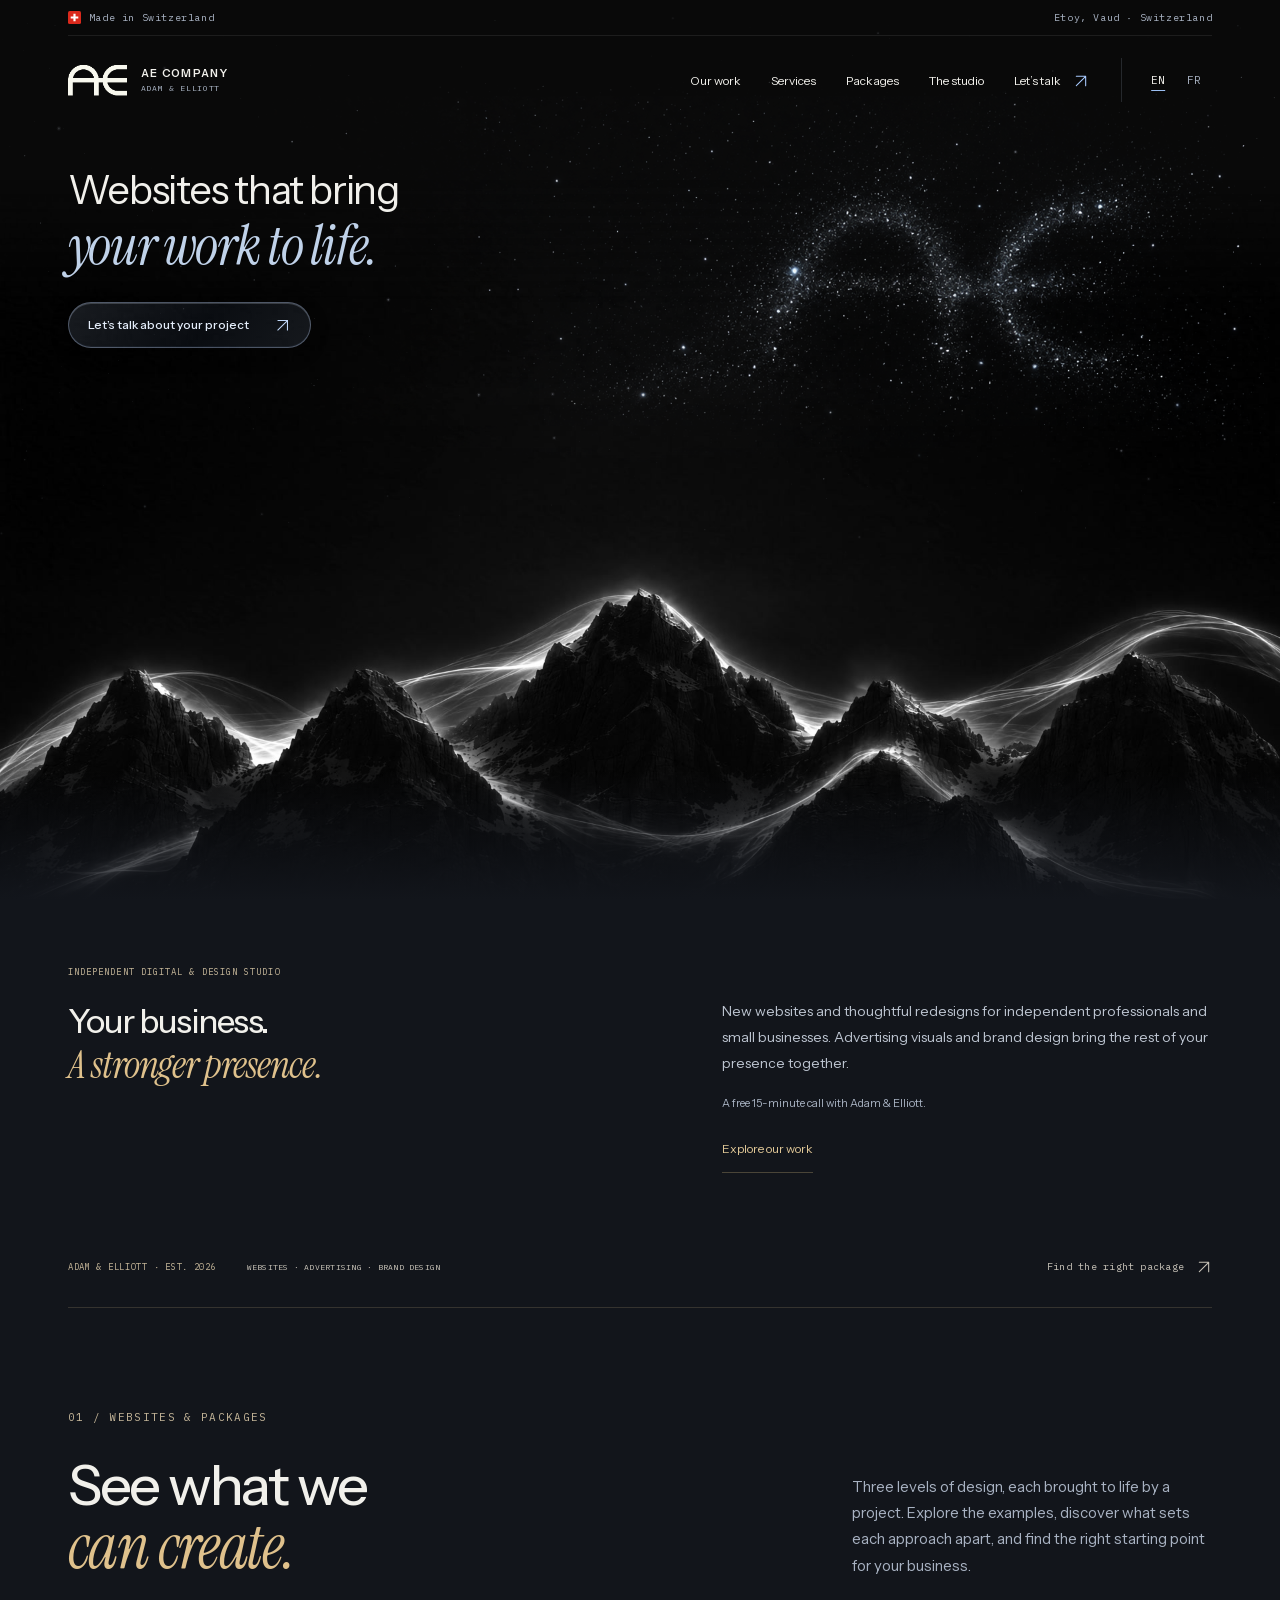
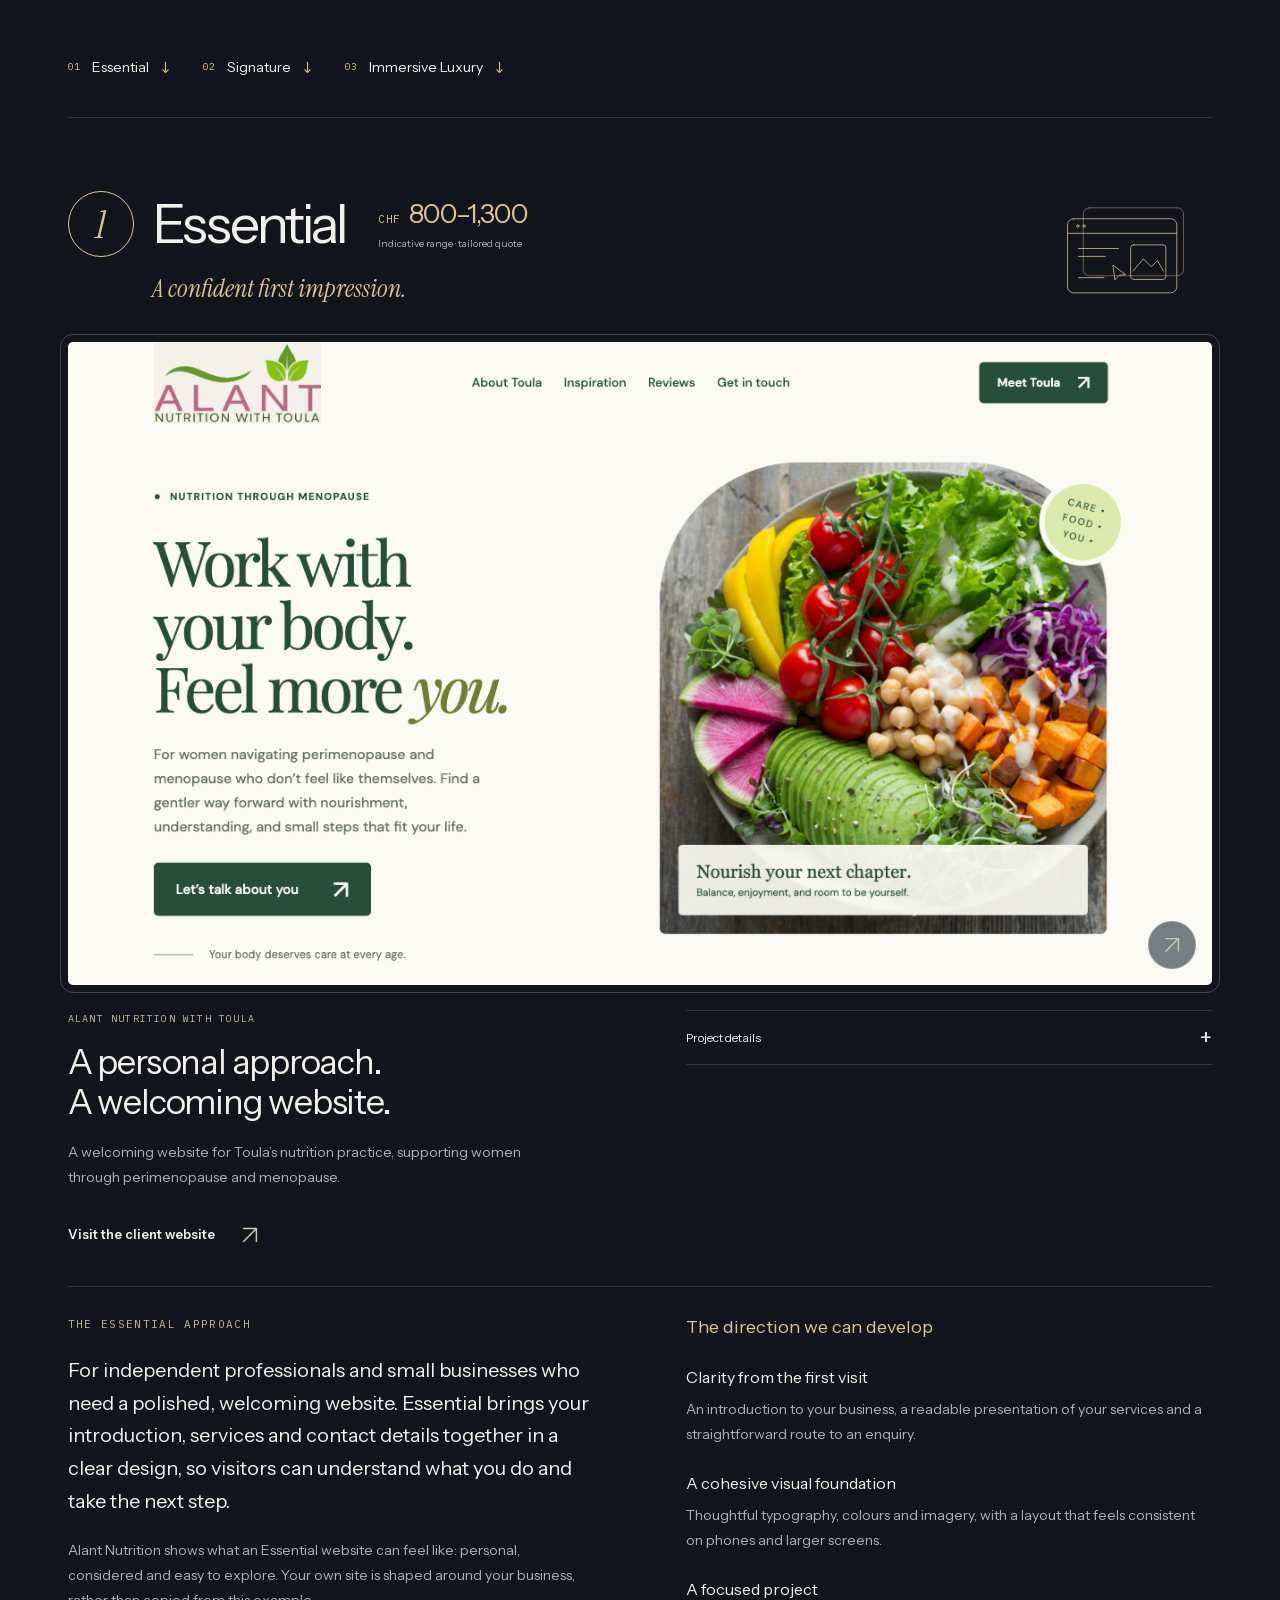
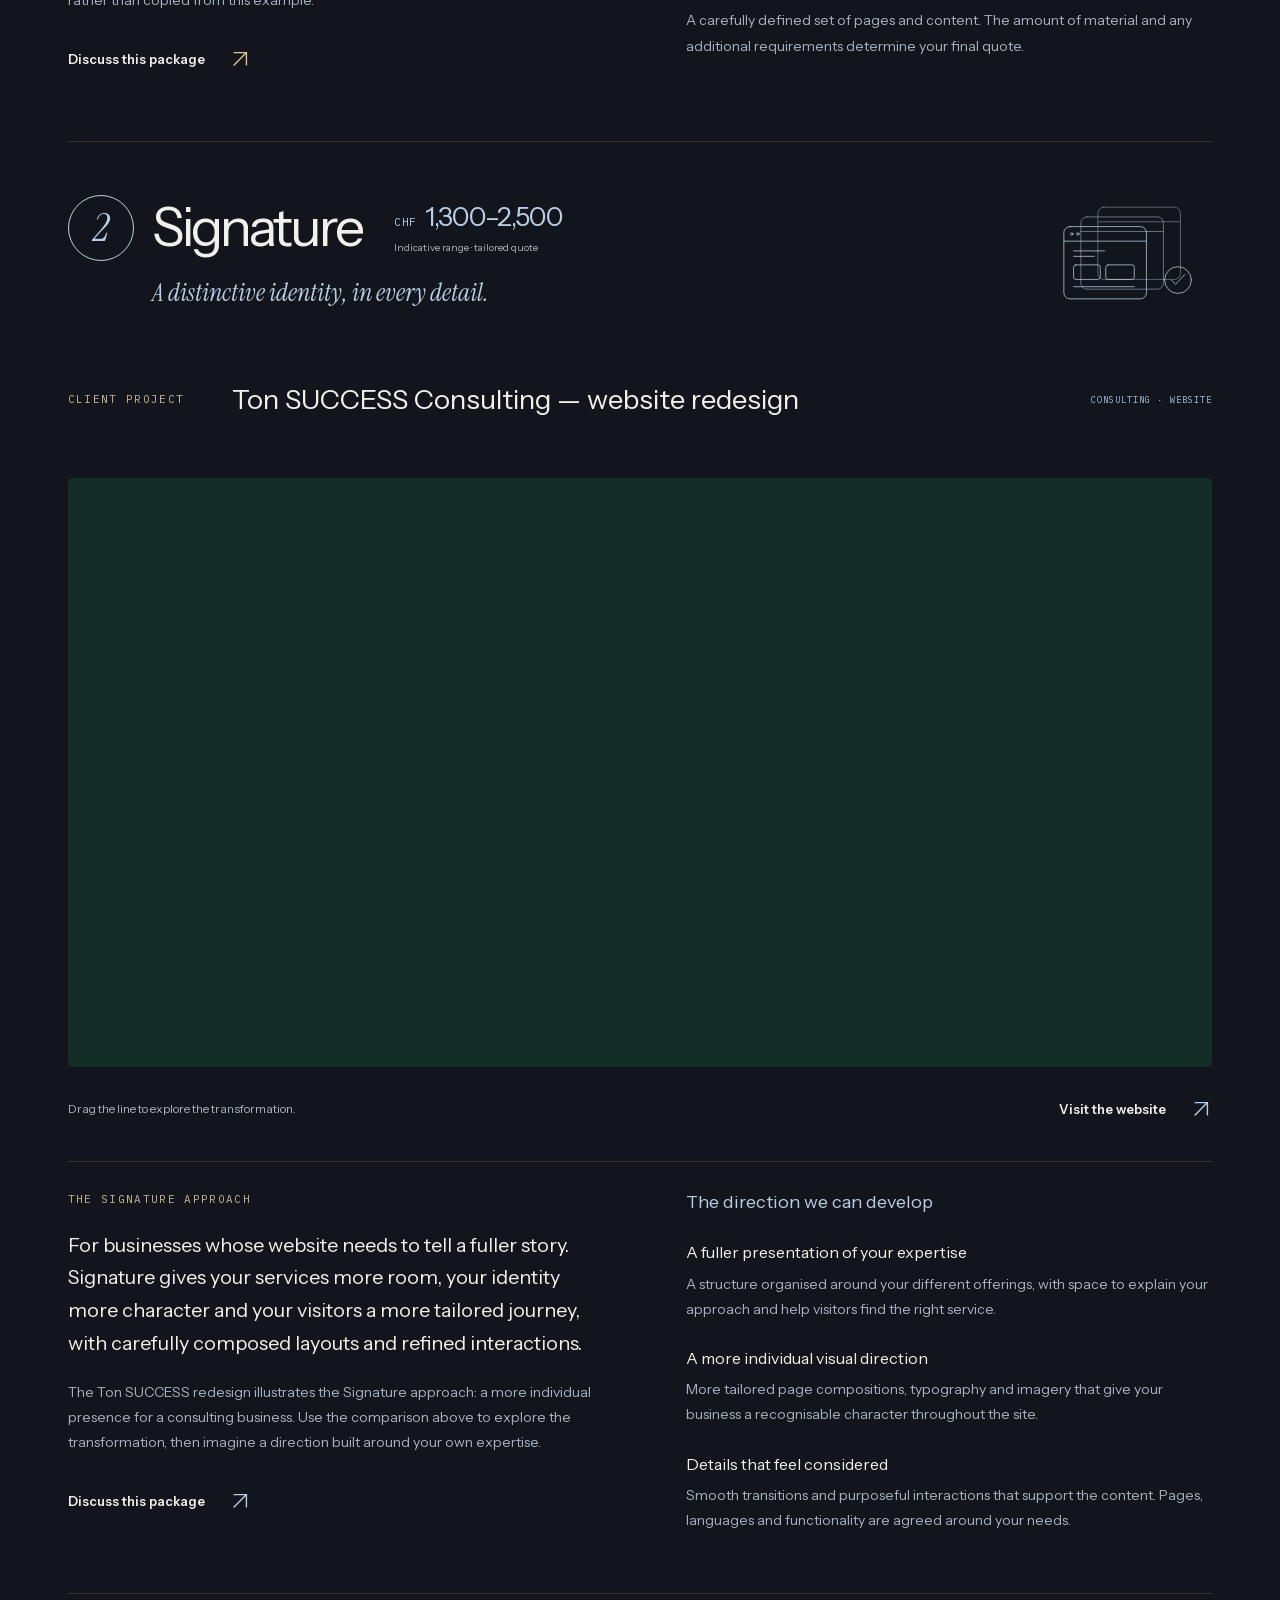
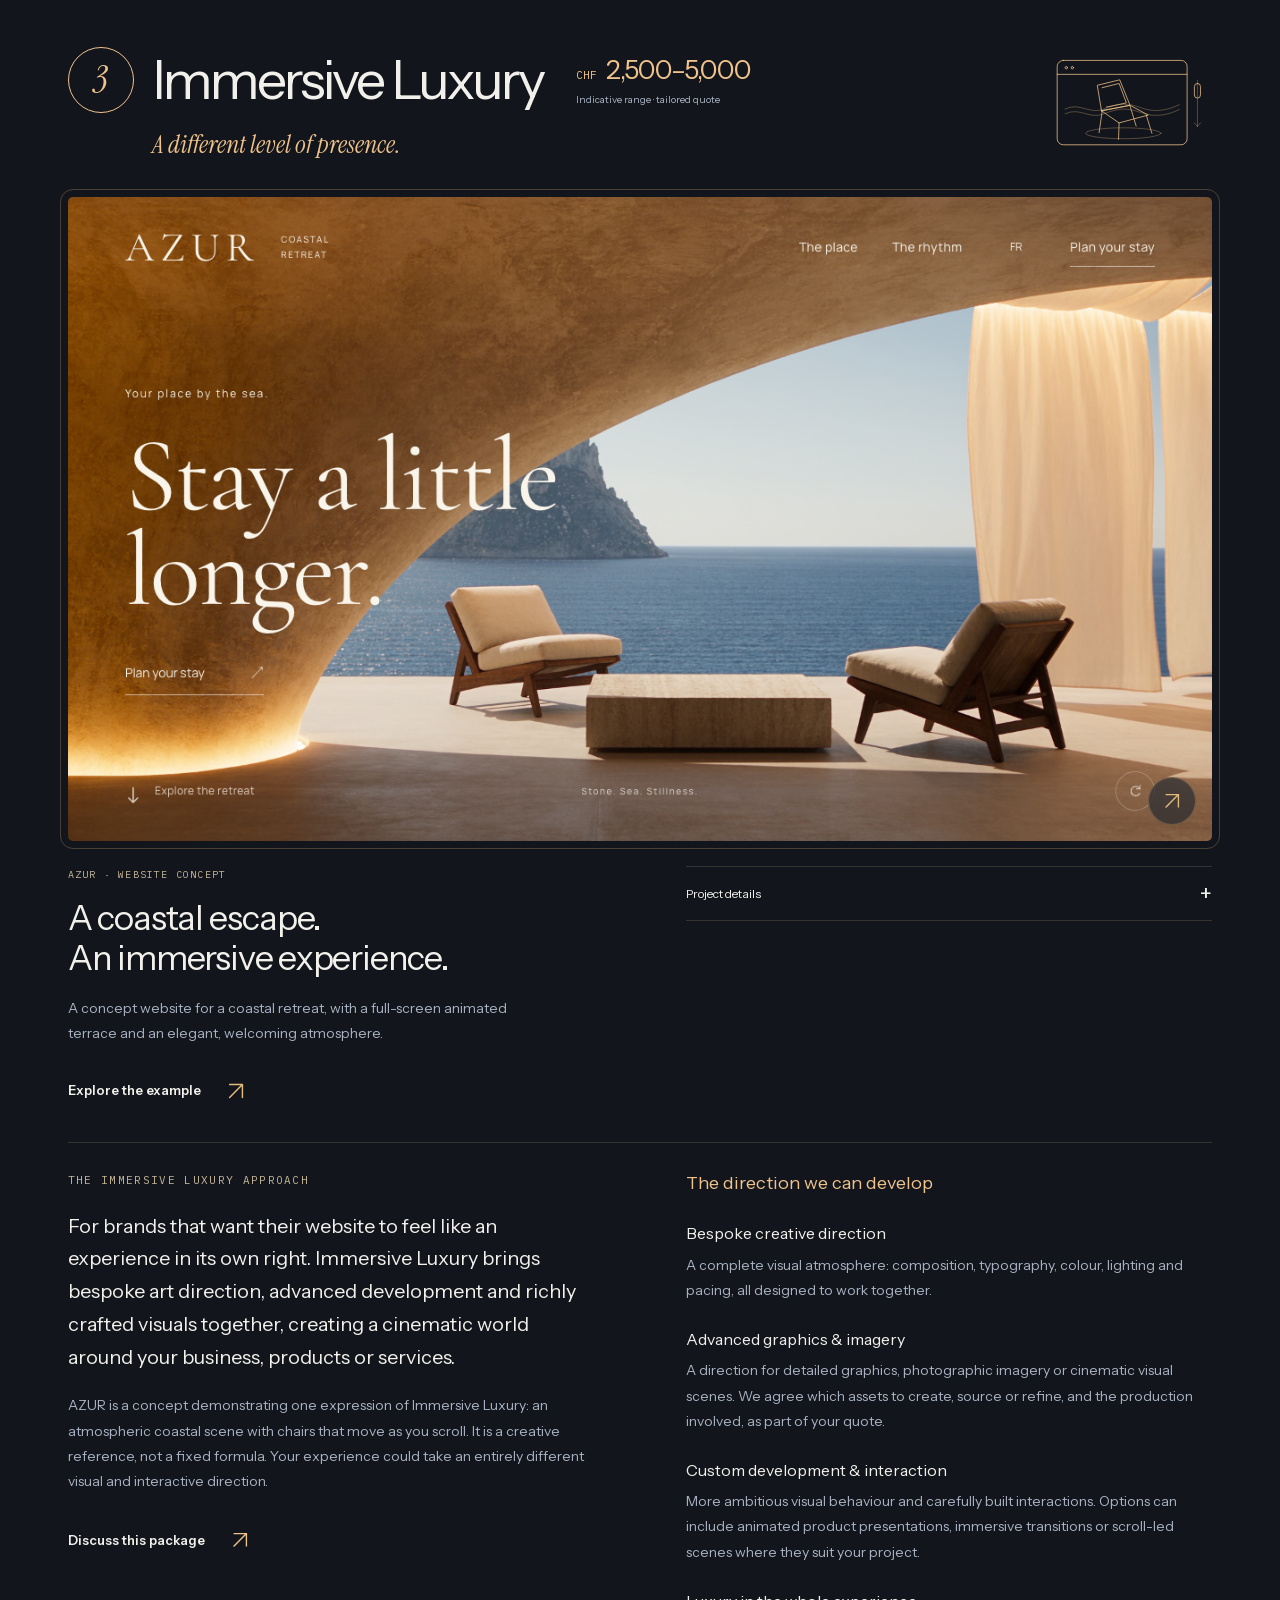
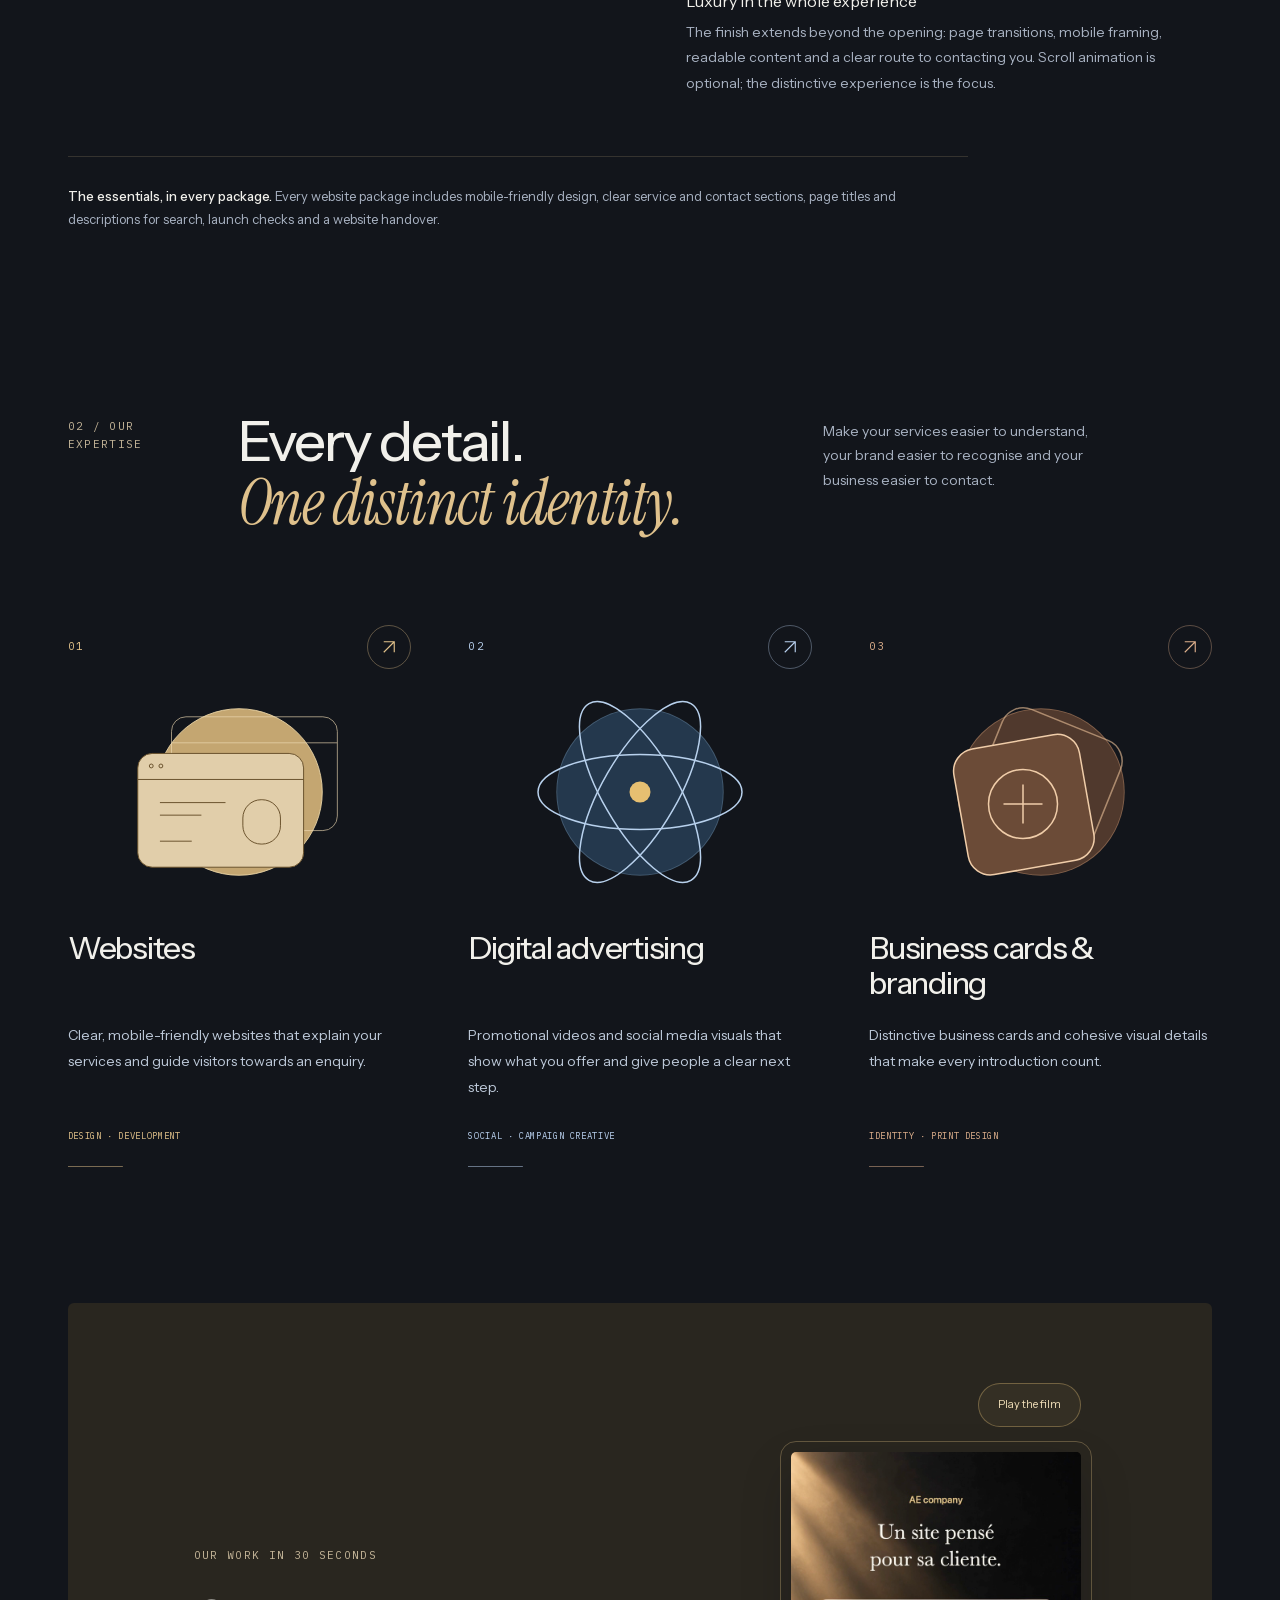
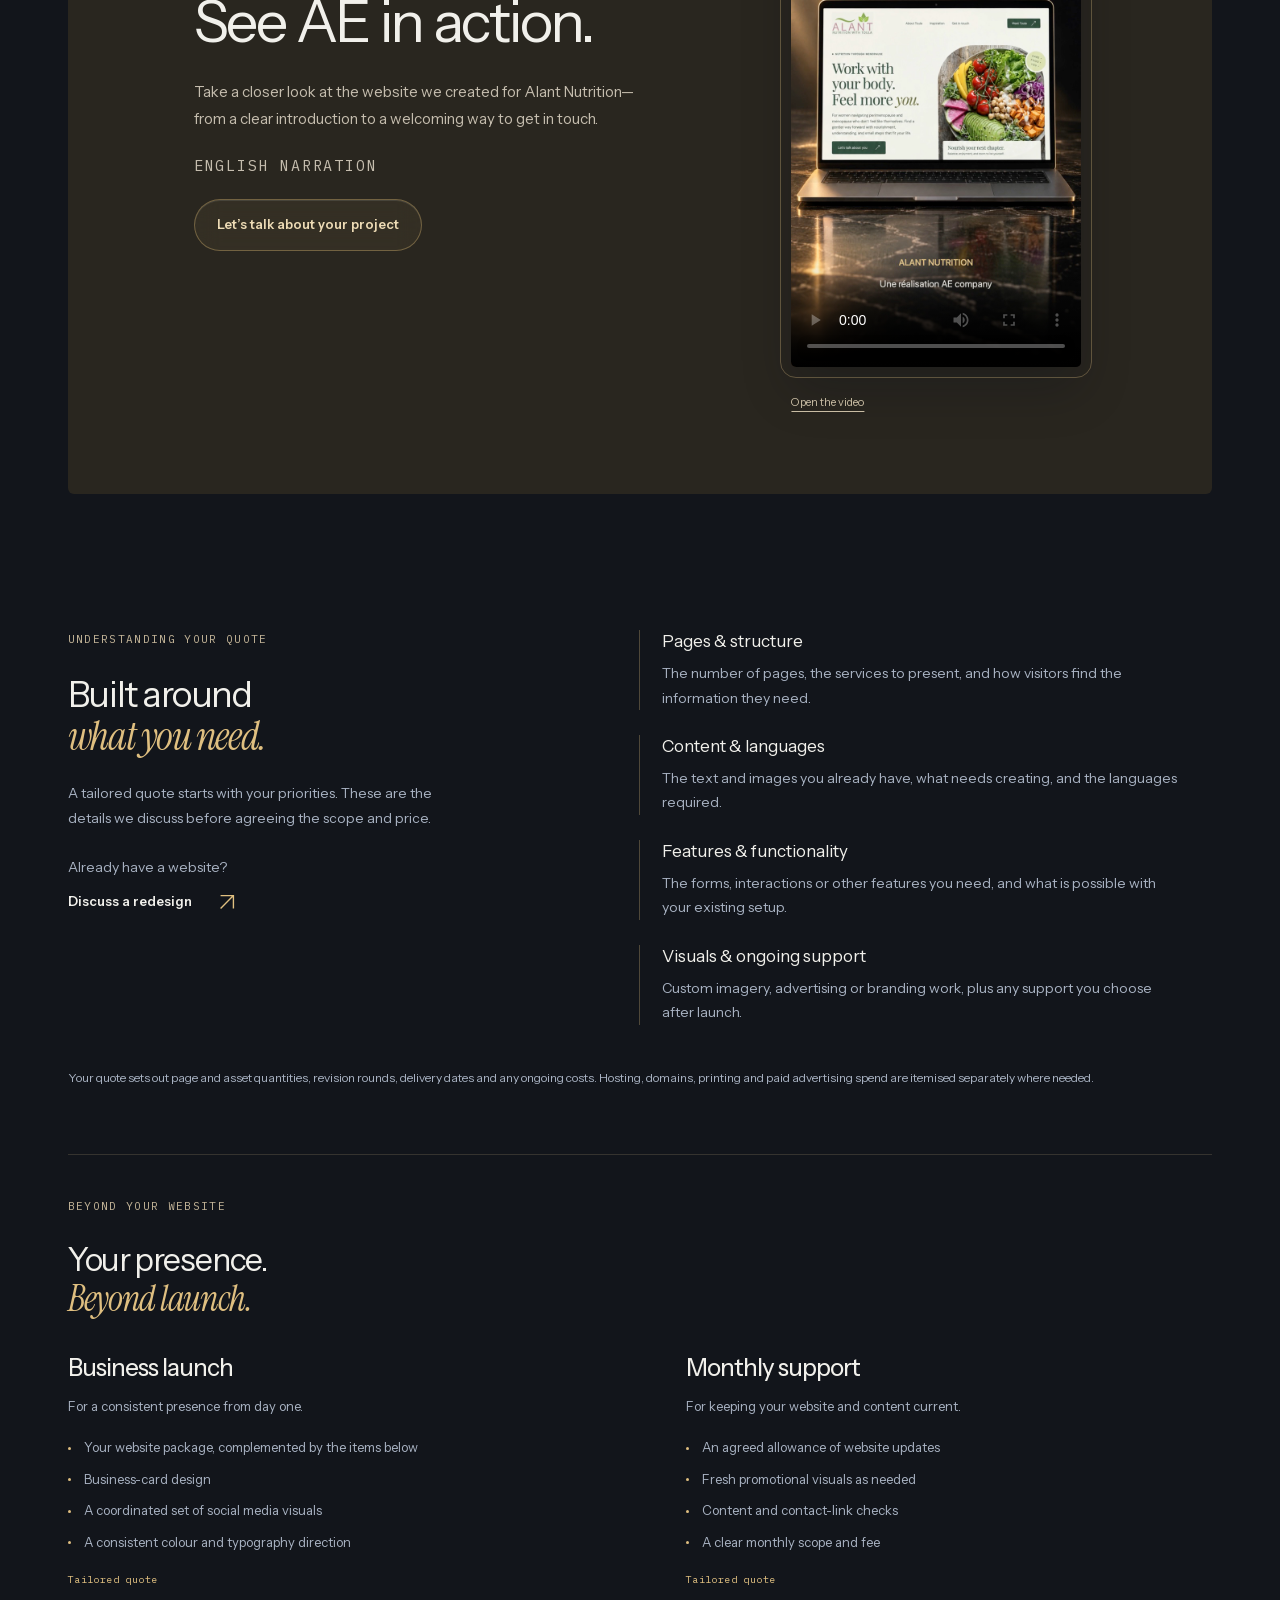
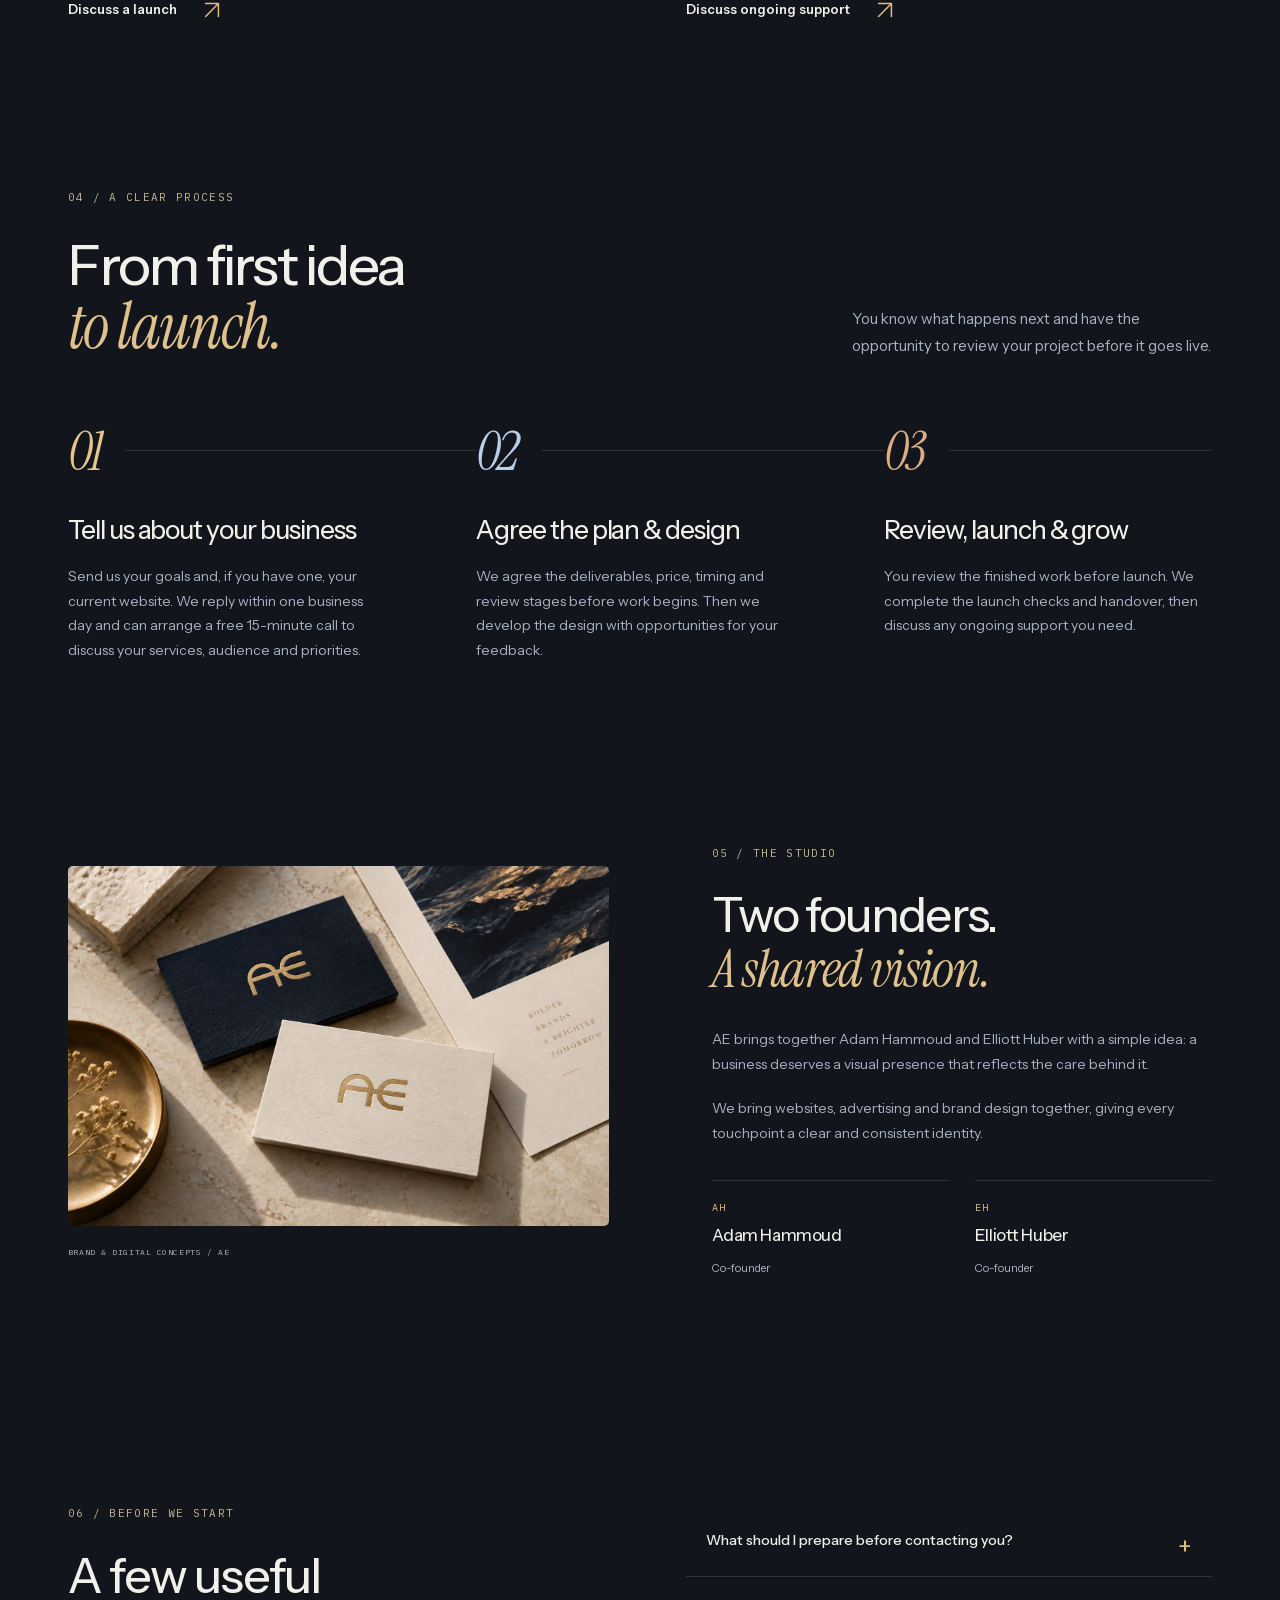
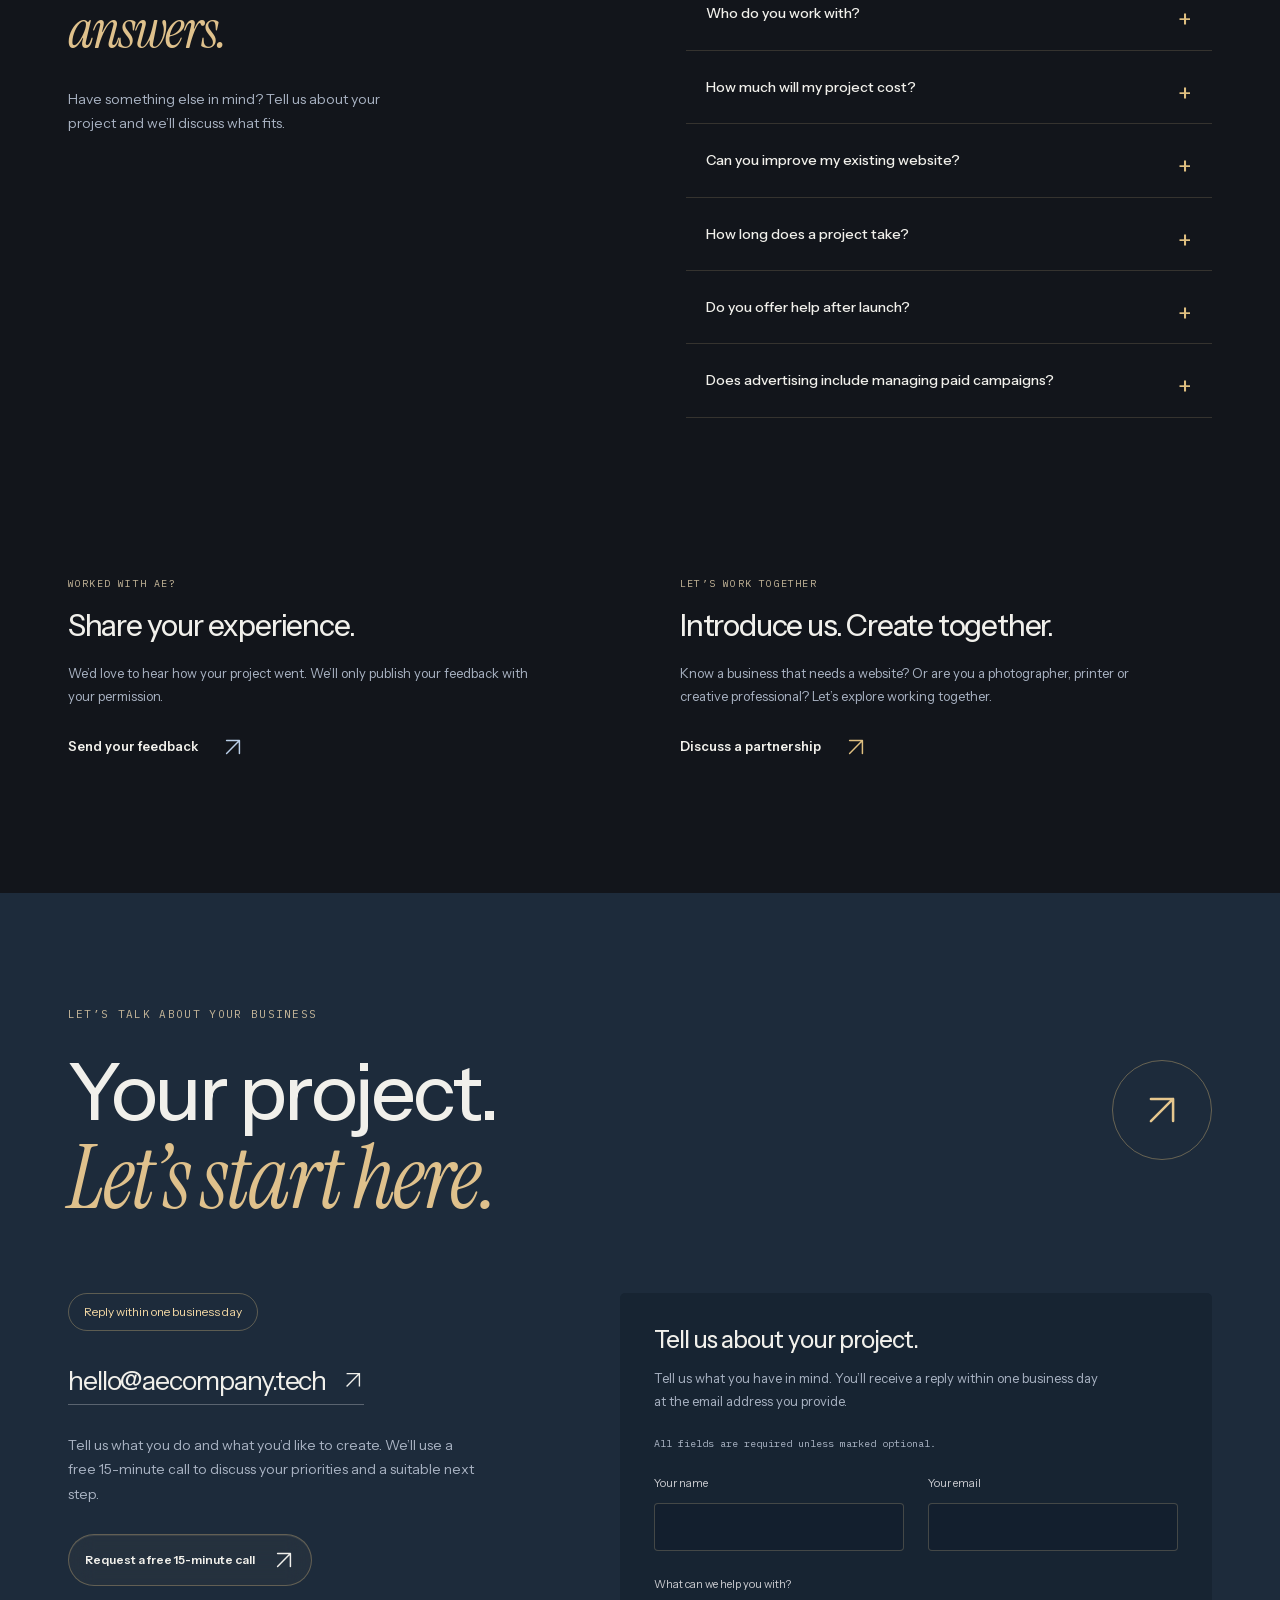
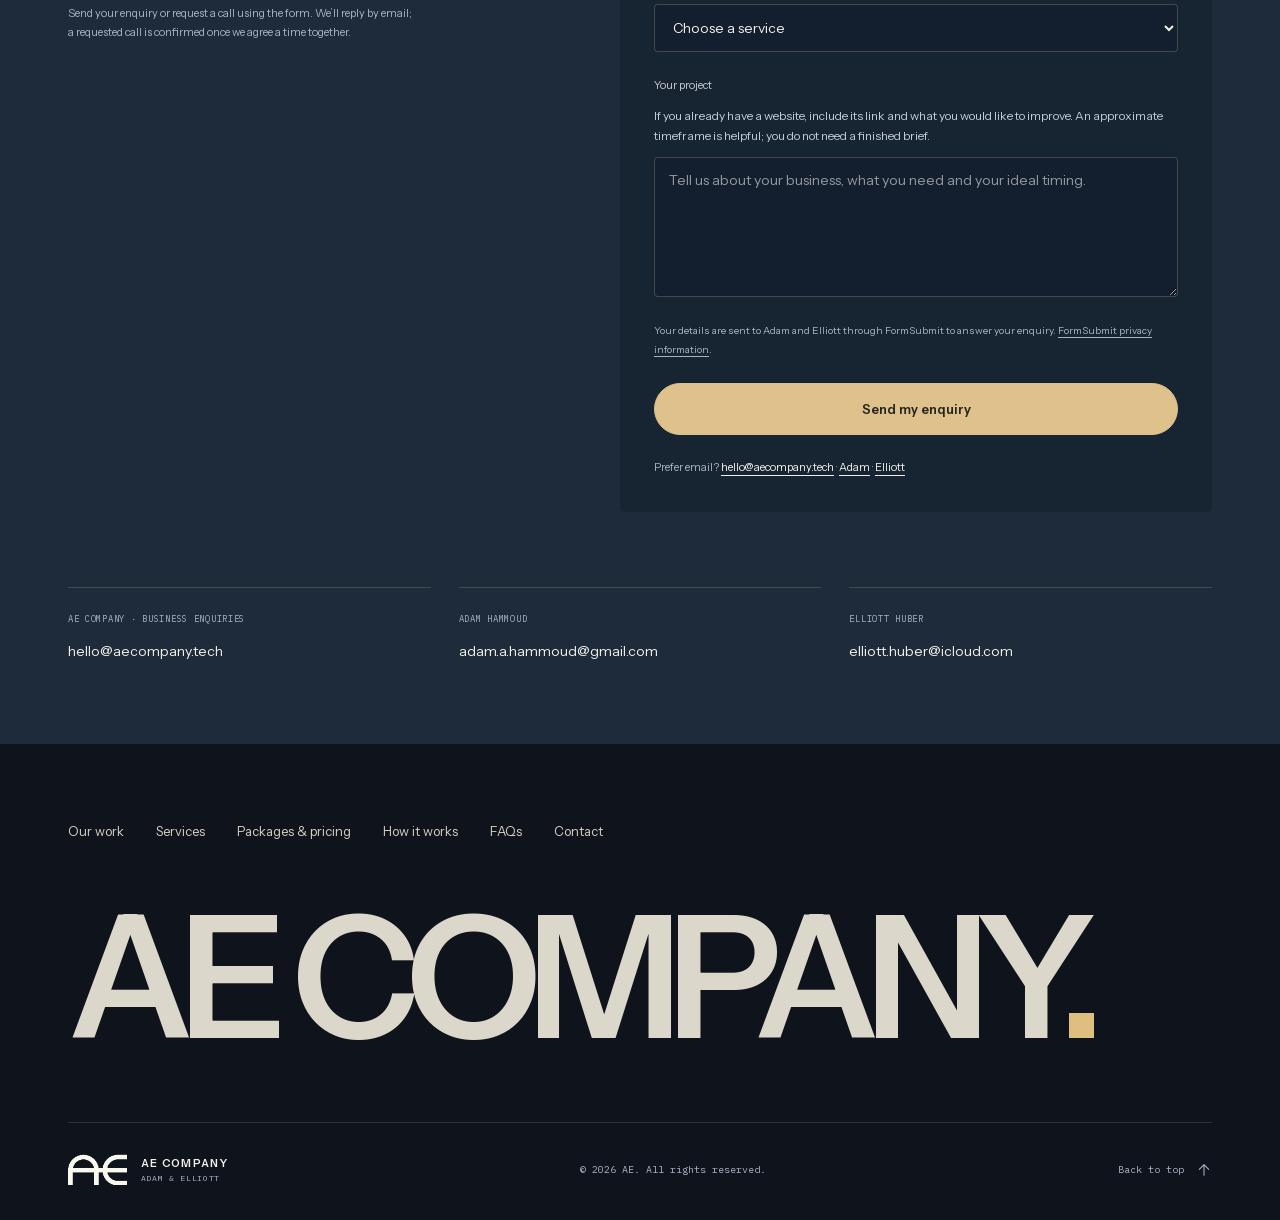
==== commit 71f68a65: "Refine package headings with prominent numbers and inline pricing" ====
--- a/index.html
+++ b/index.html
@@ -22,7 +22,7 @@
 
 
 
-<link rel="preload" as="font" href="assets/fonts/instrument-sans-latin.woff2" type="font/woff2" crossorigin=""><link rel="preload" as="font" href="assets/fonts/instrument-serif-italic-latin.woff2" type="font/woff2" crossorigin=""><link rel="preload" as="image" href="assets/alpine/opening.jpg"><link rel="stylesheet" href="design.css?v=20261015-alpine-left-2"><link rel="stylesheet" href="refinements.css?v=20261015-gold-1"><script src="site.js?v=20261016-tier-motion-1" defer=""></script><script src="contact-form.js?v=20261016-clarity-2" defer=""></script><script src="ad-player.js?v=20261015-atelier-2" defer=""></script><meta property="og:title" content="AE Company — Websites &amp; Brand Design for Small Businesses"><meta property="og:description" content="Websites, advertising visuals and brand design for independent professionals and small businesses. Explore our work and arrange a free 15-minute project call."><meta property="og:type" content="website"><meta property="og:url" content="https://aecompany.tech/"><meta property="og:image" content="https://aecompany.tech/assets/alpine/still.jpg"><meta property="og:locale" content="en_GB"><link rel="stylesheet" href="constellation.css?v=20261016-stars-1"><script src="constellation.js?v=20261016-stars-1" defer></script><link rel="stylesheet" href="clarity.css?v=20261016-showcase-1"></head>
+<link rel="preload" as="font" href="assets/fonts/instrument-sans-latin.woff2" type="font/woff2" crossorigin=""><link rel="preload" as="font" href="assets/fonts/instrument-serif-italic-latin.woff2" type="font/woff2" crossorigin=""><link rel="preload" as="image" href="assets/alpine/opening.jpg"><link rel="stylesheet" href="design.css?v=20261015-alpine-left-2"><link rel="stylesheet" href="refinements.css?v=20261015-gold-1"><script src="site.js?v=20261016-tier-motion-1" defer=""></script><script src="contact-form.js?v=20261016-clarity-2" defer=""></script><script src="ad-player.js?v=20261015-atelier-2" defer=""></script><meta property="og:title" content="AE Company — Websites &amp; Brand Design for Small Businesses"><meta property="og:description" content="Websites, advertising visuals and brand design for independent professionals and small businesses. Explore our work and arrange a free 15-minute project call."><meta property="og:type" content="website"><meta property="og:url" content="https://aecompany.tech/"><meta property="og:image" content="https://aecompany.tech/assets/alpine/still.jpg"><meta property="og:locale" content="en_GB"><link rel="stylesheet" href="constellation.css?v=20261016-stars-1"><script src="constellation.js?v=20261016-stars-1" defer></script><link rel="stylesheet" href="clarity.css?v=20261016-showcase-2"></head>
 <body>
 <svg width="0" height="0" aria-hidden="true" style="position:absolute"><defs><filter id="ae-monogram-cutout" color-interpolation-filters="sRGB"><feColorMatrix type="matrix" values="0 0 0 0 0.973 0 0 0 0 0.973 0 0 0 0 0.933 1.3 0 0 0 -0.25"></feColorMatrix></filter></defs></svg>
 <a class="skip" href="#main">Skip to content</a>
@@ -65,29 +65,29 @@
 
 
   <span class="hero-status sr-only" role="status" aria-live="polite"></span></section><section class="opening-summary" aria-labelledby="opening-introduction"><div class="opening-summary-heading"><span class="hero-side-note">INDEPENDENT DIGITAL &amp; DESIGN STUDIO</span><h2 id="opening-introduction"><span>Your business.</span><span>A stronger presence.</span></h2></div><div class="opening-summary-copy"><p class="intro">New websites and thoughtful redesigns for independent professionals and small businesses. Advertising visuals and brand design bring the rest of your presence together.</p><p class="hero-assurance">A free 15-minute call with Adam &amp; Elliott.</p><a class="hero-secondary" href="#work">Explore our work</a></div><div class="opening-summary-meta"><p class="eyebrow hero-kicker">ADAM &amp; ELLIOTT · EST. 2026</p><div class="hero-bottom"><span>WEBSITES · ADVERTISING · BRAND DESIGN</span><a href="#packages">Find the right package <span aria-hidden="true"><svg class="ae-icon" xmlns="http://www.w3.org/2000/svg" width="24" height="24" viewBox="0 0 24 24" fill="none" stroke="currentColor" stroke-width="1.6" stroke-linecap="round" stroke-linejoin="round" aria-hidden="true" focusable="false"><path d="M5 19 19 5M5 5h14v14"></path></svg></span></a></div></div></section><section class="section work-section package-showcase" id="work" aria-labelledby="work-title"><div class="growth-heading reveal"><div><p class="eyebrow">01 / WEBSITES &amp; PACKAGES</p><h2 id="work-title">See what we<br><em>can create.</em></h2></div><p>Three levels of design, each brought to life by a project. Explore the examples, discover what sets each approach apart, and find the right starting point for your business.</p></div><div id="packages"><nav class="tier-index" aria-label="Explore website packages"><a href="#package-essential"><span>01</span>Essential<span aria-hidden="true">↓</span></a><a href="#package-signature"><span>02</span>Signature<span aria-hidden="true">↓</span></a><a href="#package-immersive"><span>03</span>Immersive Luxury<span aria-hidden="true">↓</span></a></nav><div class="website-tiers"><article class="website-tier tier-chapter" data-tier="essential" id="package-essential" aria-labelledby="tier-essential-title">
- <div class="tier-chapter-heading reveal"><div><p class="eyebrow">01 / WEBSITE PACKAGE</p><h3 id="tier-essential-title">Essential</h3><p class="tier-tagline">A confident first impression.</p></div><div class="tier-art"><svg viewBox="0 0 280 190" fill="none" aria-hidden="true"><g class="tier-back"><rect x="68" y="28" width="165" height="112" rx="10"/></g><g class="tier-front"><rect x="42" y="46" width="180" height="122" rx="10"/><path d="M42 70h180M60 95h66M60 108h44M60 143h42"/><rect x="146" y="89" width="58" height="57" rx="5"/><path d="m150 132 17-20 13 13 10-10 10 17"/><circle cx="59" cy="58" r="2"/><circle cx="69" cy="58" r="2"/></g><path class="tier-cursor" d="m117 123 3 24 7-8 10-1z"/></svg></div></div>
+ <div class="tier-chapter-heading reveal"><div class="tier-heading-copy"><div class="tier-title-row"><div class="tier-name"><span class="tier-number" aria-hidden="true">1</span><h3 id="tier-essential-title">Essential</h3></div><div class="tier-heading-price"><p class="package-price"><span class="tier-currency">CHF</span> <span>800–1,300</span></p>
+ <p class="tier-range-note">Indicative range · tailored quote</p></div></div><p class="tier-tagline">A confident first impression.</p></div><div class="tier-art"><svg viewBox="0 0 280 190" fill="none" aria-hidden="true"><g class="tier-back"><rect x="68" y="28" width="165" height="112" rx="10"/></g><g class="tier-front"><rect x="42" y="46" width="180" height="122" rx="10"/><path d="M42 70h180M60 95h66M60 108h44M60 143h42"/><rect x="146" y="89" width="58" height="57" rx="5"/><path d="m150 132 17-20 13 13 10-10 10 17"/><circle cx="59" cy="58" r="2"/><circle cx="69" cy="58" r="2"/></g><path class="tier-cursor" d="m117 123 3 24 7-8 10-1z"/></svg></div></div>
  <div class="tier-project reveal"><article class="case-study" id="alant-project">
   <a class="case-image" href="https://alant-nutrition.com/" target="_blank" rel="noopener noreferrer" aria-label="Visit Alant Nutrition’s website (opens in a new tab)"><img src="alant-project-current.png" width="1280" height="720" alt="The current Alant Nutrition homepage: Work with your body. Feel more you., beside a colourful bowl of fresh food" loading="lazy" decoding="async"><span class="project-open" aria-hidden="true"><svg class="ae-icon" viewBox="0 0 24 24" fill="none" stroke="currentColor" stroke-width="1.5" aria-hidden="true"><path d="M5 19 19 5M5 5h14v14"></path></svg></span></a>
   <div class="case-copy"><p class="eyebrow">ALANT NUTRITION WITH TOULA</p><h4>A personal approach.<br>A welcoming website.</h4><p>A welcoming website for Toula’s nutrition practice, supporting women through perimenopause and menopause.</p><details class="project-details"><summary>Project details<span aria-hidden="true">+</span></summary><dl><div><dt>The brief</dt><dd>Introduce the practitioner and make her services easy to explore.</dd></div><div><dt>What we created</dt><dd>A clear homepage, an introduction to Toula, her nutrition approach, an inspiration section and contact links.</dd></div><div><dt>The design choices</dt><dd>Warm imagery, readable content and a consistent visual identity throughout the experience.</dd></div></dl></details><a class="text-link" href="https://alant-nutrition.com/" target="_blank" rel="noopener noreferrer">Visit the client website <span aria-hidden="true"><svg class="ae-icon" xmlns="http://www.w3.org/2000/svg" width="24" height="24" viewBox="0 0 24 24" fill="none" stroke="currentColor" stroke-width="1.6" stroke-linecap="round" stroke-linejoin="round" aria-hidden="true" focusable="false"><path d="M5 19 19 5M5 5h14v14"></path></svg></span></a></div>
  </article></div>
- <div class="tier-story reveal"><div class="tier-overview"><p class="eyebrow">THE ESSENTIAL APPROACH</p><p class="tier-description">For independent professionals and small businesses who need a polished, welcoming website. Essential brings your introduction, services and contact details together in a clear design, so visitors can understand what you do and take the next step.</p><p class="tier-example-note">Alant Nutrition shows what an Essential website can feel like: personal, considered and easy to explore. Your own site is shaped around your business, rather than copied from this example.</p><div class="tier-investment"><p class="package-price"><span class="tier-currency">CHF</span> <span>800–1,300</span></p>
- <p class="tier-range-note">Indicative range · tailored quote</p><a class="text-link tier-cta" href="#enquiry" data-enquiry-service="website" data-enquiry-package="Essential">Discuss this package <svg class="ae-icon" viewBox="0 0 24 24" fill="none" stroke="currentColor" stroke-width="1.5" aria-hidden="true"><path d="M5 19 19 5M5 5h14v14"/></svg></a></div></div><div class="tier-capabilities"><h4>The direction we can develop</h4><dl><div><dt>Clarity from the first visit</dt><dd>An introduction to your business, a readable presentation of your services and a straightforward route to an enquiry.</dd></div><div><dt>A cohesive visual foundation</dt><dd>Thoughtful typography, colours and imagery, with a layout that feels consistent on phones and larger screens.</dd></div><div><dt>A focused project</dt><dd>A carefully defined set of pages and content. The amount of material and any additional requirements determine your final quote.</dd></div></dl></div></div>
+ <div class="tier-story reveal"><div class="tier-overview"><p class="eyebrow">THE ESSENTIAL APPROACH</p><p class="tier-description">For independent professionals and small businesses who need a polished, welcoming website. Essential brings your introduction, services and contact details together in a clear design, so visitors can understand what you do and take the next step.</p><p class="tier-example-note">Alant Nutrition shows what an Essential website can feel like: personal, considered and easy to explore. Your own site is shaped around your business, rather than copied from this example.</p><a class="text-link tier-cta" href="#enquiry" data-enquiry-service="website" data-enquiry-package="Essential">Discuss this package <svg class="ae-icon" viewBox="0 0 24 24" fill="none" stroke="currentColor" stroke-width="1.5" aria-hidden="true"><path d="M5 19 19 5M5 5h14v14"/></svg></a></div><div class="tier-capabilities"><h4>The direction we can develop</h4><dl><div><dt>Clarity from the first visit</dt><dd>An introduction to your business, a readable presentation of your services and a straightforward route to an enquiry.</dd></div><div><dt>A cohesive visual foundation</dt><dd>Thoughtful typography, colours and imagery, with a layout that feels consistent on phones and larger screens.</dd></div><div><dt>A focused project</dt><dd>A carefully defined set of pages and content. The amount of material and any additional requirements determine your final quote.</dd></div></dl></div></div>
 </article><article class="website-tier tier-chapter" data-tier="signature" id="package-signature" aria-labelledby="tier-signature-title">
- <div class="tier-chapter-heading reveal"><div><p class="eyebrow">02 / WEBSITE PACKAGE</p><h3 id="tier-signature-title">Signature</h3><p class="tier-tagline">A distinctive identity, in every detail.</p></div><div class="tier-art"><svg viewBox="0 0 280 190" fill="none" aria-hidden="true"><g class="tier-back"><rect x="92" y="22" width="136" height="119" rx="10"/><path d="M92 46h136"/></g><g class="tier-middle"><rect x="64" y="38" width="136" height="119" rx="10"/><path d="M64 62h136"/></g><g class="tier-front"><rect x="36" y="54" width="136" height="119" rx="10"/><path d="M36 78h136M52 94h51M52 103h34M52 153h100"/><rect x="52" y="117" width="44" height="24" rx="4"/><rect x="105" y="117" width="47" height="24" rx="4"/><circle cx="49" cy="66" r="2"/><circle cx="59" cy="66" r="2"/></g><g class="tier-detail"><circle cx="224" cy="142" r="22"/><path d="m213 142 7 7 15-16"/></g></svg></div></div>
+ <div class="tier-chapter-heading reveal"><div class="tier-heading-copy"><div class="tier-title-row"><div class="tier-name"><span class="tier-number" aria-hidden="true">2</span><h3 id="tier-signature-title">Signature</h3></div><div class="tier-heading-price"><p class="package-price"><span class="tier-currency">CHF</span> <span>1,300–2,500</span></p>
+ <p class="tier-range-note">Indicative range · tailored quote</p></div></div><p class="tier-tagline">A distinctive identity, in every detail.</p></div><div class="tier-art"><svg viewBox="0 0 280 190" fill="none" aria-hidden="true"><g class="tier-back"><rect x="92" y="22" width="136" height="119" rx="10"/><path d="M92 46h136"/></g><g class="tier-middle"><rect x="64" y="38" width="136" height="119" rx="10"/><path d="M64 62h136"/></g><g class="tier-front"><rect x="36" y="54" width="136" height="119" rx="10"/><path d="M36 78h136M52 94h51M52 103h34M52 153h100"/><rect x="52" y="117" width="44" height="24" rx="4"/><rect x="105" y="117" width="47" height="24" rx="4"/><circle cx="49" cy="66" r="2"/><circle cx="59" cy="66" r="2"/></g><g class="tier-detail"><circle cx="224" cy="142" r="22"/><path d="m213 142 7 7 15-16"/></g></svg></div></div>
  <div class="tier-project reveal"><article class="client-showcase" id="tonsuccess-project" aria-labelledby="tonsuccess-title"><div class="project-heading"><p class="eyebrow">CLIENT PROJECT</p><h4 class="project-title" id="tonsuccess-title">Ton SUCCESS Consulting — website redesign</h4><span class="project-category">CONSULTING · WEBSITE</span></div>
 
   <iframe src="https://tonsuccess.com/compare/?embed=1&amp;lang=en" title="Ton SUCCESS: drag the line to compare the original and redesigned websites" loading="lazy" allow="autoplay" width="1200" height="680" referrerpolicy="strict-origin-when-cross-origin"></iframe>
  <div class="project-footer"><p>Drag the line to explore the transformation.</p><a class="text-link" href="https://tonsuccess.com/" target="_blank" rel="noopener noreferrer">Visit the website <svg class="ae-icon" viewBox="0 0 24 24" fill="none" stroke="currentColor" stroke-width="1.5" aria-hidden="true"><path d="M5 19 19 5M5 5h14v14"></path></svg></a></div></article></div>
- <div class="tier-story reveal"><div class="tier-overview"><p class="eyebrow">THE SIGNATURE APPROACH</p><p class="tier-description">For businesses whose website needs to tell a fuller story. Signature gives your services more room, your identity more character and your visitors a more tailored journey, with carefully composed layouts and refined interactions.</p><p class="tier-example-note">The Ton SUCCESS redesign illustrates the Signature approach: a more individual presence for a consulting business. Use the comparison above to explore the transformation, then imagine a direction built around your own expertise.</p><div class="tier-investment"><p class="package-price"><span class="tier-currency">CHF</span> <span>1,300–2,500</span></p>
- <p class="tier-range-note">Indicative range · tailored quote</p><a class="text-link tier-cta" href="#enquiry" data-enquiry-service="website" data-enquiry-package="Signature">Discuss this package <svg class="ae-icon" viewBox="0 0 24 24" fill="none" stroke="currentColor" stroke-width="1.5" aria-hidden="true"><path d="M5 19 19 5M5 5h14v14"/></svg></a></div></div><div class="tier-capabilities"><h4>The direction we can develop</h4><dl><div><dt>A fuller presentation of your expertise</dt><dd>A structure organised around your different offerings, with space to explain your approach and help visitors find the right service.</dd></div><div><dt>A more individual visual direction</dt><dd>More tailored page compositions, typography and imagery that give your business a recognisable character throughout the site.</dd></div><div><dt>Details that feel considered</dt><dd>Smooth transitions and purposeful interactions that support the content. Pages, languages and functionality are agreed around your needs.</dd></div></dl></div></div>
+ <div class="tier-story reveal"><div class="tier-overview"><p class="eyebrow">THE SIGNATURE APPROACH</p><p class="tier-description">For businesses whose website needs to tell a fuller story. Signature gives your services more room, your identity more character and your visitors a more tailored journey, with carefully composed layouts and refined interactions.</p><p class="tier-example-note">The Ton SUCCESS redesign illustrates the Signature approach: a more individual presence for a consulting business. Use the comparison above to explore the transformation, then imagine a direction built around your own expertise.</p><a class="text-link tier-cta" href="#enquiry" data-enquiry-service="website" data-enquiry-package="Signature">Discuss this package <svg class="ae-icon" viewBox="0 0 24 24" fill="none" stroke="currentColor" stroke-width="1.5" aria-hidden="true"><path d="M5 19 19 5M5 5h14v14"/></svg></a></div><div class="tier-capabilities"><h4>The direction we can develop</h4><dl><div><dt>A fuller presentation of your expertise</dt><dd>A structure organised around your different offerings, with space to explain your approach and help visitors find the right service.</dd></div><div><dt>A more individual visual direction</dt><dd>More tailored page compositions, typography and imagery that give your business a recognisable character throughout the site.</dd></div><div><dt>Details that feel considered</dt><dd>Smooth transitions and purposeful interactions that support the content. Pages, languages and functionality are agreed around your needs.</dd></div></dl></div></div>
 </article><article class="website-tier tier-chapter" data-tier="immersive" id="package-immersive" aria-labelledby="tier-immersive-title">
- <div class="tier-chapter-heading reveal"><div><p class="eyebrow">03 / WEBSITE PACKAGE</p><h3 id="tier-immersive-title">Immersive Luxury</h3><p class="tier-tagline">A different level of presence.</p></div><div class="tier-art"><svg viewBox="0 0 280 190" fill="none" aria-hidden="true"><rect x="25" y="24" width="214" height="139" rx="10"/><path d="M25 47h214"/><circle cx="40" cy="36" r="2"/><circle cx="50" cy="36" r="2"/><g class="tier-horizon"><path d="M38 104c25-12 39 10 64 0s39-10 61-2 42 5 63-5M38 112c25-12 39 10 64 0s39-10 61-2 42 5 63-5"/></g><ellipse class="tier-floor" cx="134" cy="144" rx="62" ry="9"/><g class="tier-chair"><path d="m98 107-7-42 37-9 17 42-47 9Z"/><path d="m98 107 47-9 30 16-48 13-29-20ZM99 109l-5 34M127 127l-1 27M172 115l9 29M145 99l10 33"/><path d="m99 69 28-7 12 32-33 7"/></g><path class="tier-scroll-rail" d="M256 57v76m-5-6 5 6 5-6"/><rect class="tier-scroll-thumb" x="251" y="62" width="10" height="24" rx="5"/></svg></div></div>
+ <div class="tier-chapter-heading reveal"><div class="tier-heading-copy"><div class="tier-title-row"><div class="tier-name"><span class="tier-number" aria-hidden="true">3</span><h3 id="tier-immersive-title">Immersive Luxury</h3></div><div class="tier-heading-price"><p class="package-price"><span class="tier-currency">CHF</span> <span>2,500–5,000</span></p>
+ <p class="tier-range-note">Indicative range · tailored quote</p></div></div><p class="tier-tagline">A different level of presence.</p></div><div class="tier-art"><svg viewBox="0 0 280 190" fill="none" aria-hidden="true"><rect x="25" y="24" width="214" height="139" rx="10"/><path d="M25 47h214"/><circle cx="40" cy="36" r="2"/><circle cx="50" cy="36" r="2"/><g class="tier-horizon"><path d="M38 104c25-12 39 10 64 0s39-10 61-2 42 5 63-5M38 112c25-12 39 10 64 0s39-10 61-2 42 5 63-5"/></g><ellipse class="tier-floor" cx="134" cy="144" rx="62" ry="9"/><g class="tier-chair"><path d="m98 107-7-42 37-9 17 42-47 9Z"/><path d="m98 107 47-9 30 16-48 13-29-20ZM99 109l-5 34M127 127l-1 27M172 115l9 29M145 99l10 33"/><path d="m99 69 28-7 12 32-33 7"/></g><path class="tier-scroll-rail" d="M256 57v76m-5-6 5 6 5-6"/><rect class="tier-scroll-thumb" x="251" y="62" width="10" height="24" rx="5"/></svg></div></div>
  <div class="tier-project reveal"><article class="case-study" id="azur-example">
   <a class="case-image" href="https://azur-coastal-retreat.vercel.app/" target="_blank" rel="noopener noreferrer" aria-label="Explore the AZUR concept website (opens in a new tab)"><img src="azur-project.png" width="1280" height="720" alt="AZUR concept website: a limestone terrace overlooking the sea, with elegant typography over the full-screen scene" loading="lazy" decoding="async"><span class="project-open" aria-hidden="true"><svg class="ae-icon" viewBox="0 0 24 24" fill="none" stroke="currentColor" stroke-width="1.5" aria-hidden="true"><path d="M5 19 19 5M5 5h14v14"></path></svg></span></a>
   <div class="case-copy"><p class="eyebrow">AZUR · WEBSITE CONCEPT</p><h4>A coastal escape.<br>An immersive experience.</h4><p>A concept website for a coastal retreat, with a full-screen animated terrace and an elegant, welcoming atmosphere.</p><details class="project-details"><summary>Project details<span aria-hidden="true">+</span></summary><dl><div><dt>The experience</dt><dd>One scroll brings the terrace to life, with smooth transitions and text layered over the scene.</dd></div><div><dt>The design choices</dt><dd>Warm ivory, espresso and muted brass, paired with fine serif typography.</dd></div><div><dt>Explore the demo</dt><dd>English and French, a responsive layout and a stay-planning demonstration.</dd></div></dl></details><a class="text-link" href="https://azur-coastal-retreat.vercel.app/" target="_blank" rel="noopener noreferrer">Explore the example <span aria-hidden="true"><svg class="ae-icon" xmlns="http://www.w3.org/2000/svg" width="24" height="24" viewBox="0 0 24 24" fill="none" stroke="currentColor" stroke-width="1.6" stroke-linecap="round" stroke-linejoin="round" aria-hidden="true" focusable="false"><path d="M5 19 19 5M5 5h14v14"></path></svg></span></a></div>
  </article></div>
- <div class="tier-story reveal"><div class="tier-overview"><p class="eyebrow">THE IMMERSIVE LUXURY APPROACH</p><p class="tier-description">For brands that want their website to feel like an experience in its own right. Immersive Luxury brings bespoke art direction, advanced development and richly crafted visuals together, creating a cinematic world around your business, products or services.</p><p class="tier-example-note">AZUR is a concept demonstrating one expression of Immersive Luxury: an atmospheric coastal scene with chairs that move as you scroll. It is a creative reference, not a fixed formula. Your experience could take an entirely different visual and interactive direction.</p><div class="tier-investment"><p class="package-price"><span class="tier-currency">CHF</span> <span>2,500–5,000</span></p>
- <p class="tier-range-note">Indicative range · tailored quote</p><a class="text-link tier-cta" href="#enquiry" data-enquiry-service="website" data-enquiry-package="Immersive Luxury">Discuss this package <svg class="ae-icon" viewBox="0 0 24 24" fill="none" stroke="currentColor" stroke-width="1.5" aria-hidden="true"><path d="M5 19 19 5M5 5h14v14"/></svg></a></div></div><div class="tier-capabilities"><h4>The direction we can develop</h4><dl><div><dt>Bespoke creative direction</dt><dd>A complete visual atmosphere: composition, typography, colour, lighting and pacing, all designed to work together.</dd></div><div><dt>Advanced graphics & imagery</dt><dd>A direction for detailed graphics, photographic imagery or cinematic visual scenes. We agree which assets to create, source or refine, and the production involved, as part of your quote.</dd></div><div><dt>Custom development & interaction</dt><dd>More ambitious visual behaviour and carefully built interactions. Options can include animated product presentations, immersive transitions or scroll-led scenes where they suit your project.</dd></div><div><dt>Luxury in the whole experience</dt><dd>The finish extends beyond the opening: page transitions, mobile framing, readable content and a clear route to contacting you. Scroll animation is optional; the distinctive experience is the focus.</dd></div></dl></div></div>
+ <div class="tier-story reveal"><div class="tier-overview"><p class="eyebrow">THE IMMERSIVE LUXURY APPROACH</p><p class="tier-description">For brands that want their website to feel like an experience in its own right. Immersive Luxury brings bespoke art direction, advanced development and richly crafted visuals together, creating a cinematic world around your business, products or services.</p><p class="tier-example-note">AZUR is a concept demonstrating one expression of Immersive Luxury: an atmospheric coastal scene with chairs that move as you scroll. It is a creative reference, not a fixed formula. Your experience could take an entirely different visual and interactive direction.</p><a class="text-link tier-cta" href="#enquiry" data-enquiry-service="website" data-enquiry-package="Immersive Luxury">Discuss this package <svg class="ae-icon" viewBox="0 0 24 24" fill="none" stroke="currentColor" stroke-width="1.5" aria-hidden="true"><path d="M5 19 19 5M5 5h14v14"/></svg></a></div><div class="tier-capabilities"><h4>The direction we can develop</h4><dl><div><dt>Bespoke creative direction</dt><dd>A complete visual atmosphere: composition, typography, colour, lighting and pacing, all designed to work together.</dd></div><div><dt>Advanced graphics & imagery</dt><dd>A direction for detailed graphics, photographic imagery or cinematic visual scenes. We agree which assets to create, source or refine, and the production involved, as part of your quote.</dd></div><div><dt>Custom development & interaction</dt><dd>More ambitious visual behaviour and carefully built interactions. Options can include animated product presentations, immersive transitions or scroll-led scenes where they suit your project.</dd></div><div><dt>Luxury in the whole experience</dt><dd>The finish extends beyond the opening: page transitions, mobile framing, readable content and a clear route to contacting you. Scroll animation is optional; the distinctive experience is the focus.</dd></div></dl></div></div>
 </article></div><p class="tier-common"><strong>The essentials, in every package.</strong> Every website package includes mobile-friendly design, clear service and contact sections, page titles and descriptions for search, launch checks and a website handover.</p></div></section>
   <section class="services section" id="services"><div class="section-heading reveal"><p class="eyebrow">02 / OUR EXPERTISE</p><h2>Every detail.<br><em>One distinct identity.</em></h2><p>Make your services easier to understand, your brand easier to recognise and your business easier to contact.</p></div><div class="service-list"><article class="reveal"><a class="service-card-link" href="#enquiry" data-enquiry-service="website" aria-label="Discuss your project: Websites"><div class="service-card-top"><span class="number">01</span><span class="service-card-arrow"><svg class="ae-icon" viewBox="0 0 24 24" fill="none" stroke="currentColor" stroke-width="1.5" aria-hidden="true"><path d="M5 19 19 5M5 5h14v14"></path></svg></span></div><div class="service-art"><svg viewBox="0 0 280 190" fill="none" aria-hidden="true"><g class="art-back"><rect x="70" y="17" width="172" height="118" rx="15"></rect><path d="M70 44h172"></path></g><g class="art-front"><rect x="35" y="55" width="172" height="118" rx="15"></rect><path d="M35 82h172M58 106h68M58 119h43M58 146h33"></path><rect x="144" y="103" width="39" height="46" rx="19"></rect><circle cx="49" cy="68" r="2"></circle><circle cx="59" cy="68" r="2"></circle></g></svg></div><div class="service-copy"><h3>Websites</h3><p>Clear, mobile-friendly websites that explain your services and guide visitors towards an enquiry.</p></div><span class="service-tag">DESIGN · DEVELOPMENT</span></a></article><article class="reveal"><a class="service-card-link" href="#enquiry" data-enquiry-service="advertising" aria-label="Discuss your project: Digital advertising"><div class="service-card-top"><span class="number">02</span><span class="service-card-arrow"><svg class="ae-icon" viewBox="0 0 24 24" fill="none" stroke="currentColor" stroke-width="1.5" aria-hidden="true"><path d="M5 19 19 5M5 5h14v14"></path></svg></span></div><div class="service-art"><svg viewBox="0 0 180 140" fill="none" aria-hidden="true"><g class="art-orbit"><ellipse cx="90" cy="70" rx="68" ry="25"></ellipse><ellipse cx="90" cy="70" rx="68" ry="25" transform="rotate(60 90 70)"></ellipse><ellipse cx="90" cy="70" rx="68" ry="25" transform="rotate(120 90 70)"></ellipse></g><circle cx="90" cy="70" r="7" class="art-core"></circle></svg></div><div class="service-copy"><h3>Digital advertising</h3><p>Promotional videos and social media visuals that show what you offer and give people a clear next step.</p></div><span class="service-tag">SOCIAL · CAMPAIGN CREATIVE</span></a></article><article class="reveal"><a class="service-card-link" href="#enquiry" data-enquiry-service="branding" aria-label="Discuss your project: Business cards &amp; branding"><div class="service-card-top"><span class="number">03</span><span class="service-card-arrow"><svg class="ae-icon" viewBox="0 0 24 24" fill="none" stroke="currentColor" stroke-width="1.5" aria-hidden="true"><path d="M5 19 19 5M5 5h14v14"></path></svg></span></div><div class="service-art"><svg viewBox="0 0 180 140" fill="none" aria-hidden="true"><g class="art-back"><rect x="51" y="22" width="85" height="85" rx="15" transform="rotate(22 93 64)"></rect></g><g class="art-front"><rect x="36" y="36" width="85" height="85" rx="15" transform="rotate(-10 78 78)"></rect><circle cx="78" cy="78" r="23"></circle><path d="M65 78h26M78 65v26"></path></g></svg></div><div class="service-copy"><h3>Business cards &amp; branding</h3><p>Distinctive business cards and cohesive visual details that make every introduction count.</p></div><span class="service-tag">IDENTITY · PRINT DESIGN</span></a></article></div></section><section class="ae-film section" id="ae-film" aria-labelledby="ae-film-title">
   <div class="ae-film-copy"><p class="eyebrow">Our work in 30 seconds</p><h3 id="ae-film-title">See AE in action.</h3><p>Take a closer look at the website we created for Alant Nutrition—from a clear introduction to a welcoming way to get in touch.</p><p class="ae-film-note">English narration</p><a class="button" href="#enquiry">Let’s talk about your project</a></div>
--- a/clarity.css
+++ b/clarity.css
@@ -199,3 +199,54 @@
 }
 
 .tier-project #azur-example { --accent: #e2bb7c; --project-edge: #e2bb7c43; --project-hover: #e2bb7c83; --project-glass: #54412abd; }
+
+/* Number, name and investment read together; illustrations remain pure linework. */
+.tier-chapter { padding-bottom: 60px; }
+.tier-chapter + .tier-chapter { padding-top: 42px; }
+.tier-chapter-heading { grid-template-columns: minmax(0, 1fr) 170px; gap: 28px; margin-bottom: 26px; }
+.tier-heading-copy { min-width: 0; }
+.tier-title-row { display: flex; align-items: center; flex-wrap: wrap; gap: 18px 32px; }
+.tier-name { display: flex; align-items: center; gap: 18px; min-width: 0; }
+.tier-number { display: inline-grid; place-items: center; flex: 0 0 66px; width: 66px; height: 66px; border: 1px solid var(--accent); border-radius: 50%; font: 400 39px/1 var(--serif); color: var(--accent); }
+.tier-chapter .tier-chapter-heading h3 { font-size: clamp(38px, 4.2vw, 64px); margin: 0; }
+.tier-heading-price { min-width: 0; }
+.tier-heading-price .package-price { font: 400 clamp(23px, 2.1vw, 32px)/1.25 var(--sans); color: var(--accent); letter-spacing: -.035em; text-transform: none; white-space: nowrap; gap: 8px; margin: 0; }
+.tier-heading-price .tier-range-note { color: var(--muted); font-size: 10px; line-height: 1.5; margin: 6px 0 0; }
+.tier-chapter-heading .tier-tagline { margin: 15px 0 0 84px; font-size: clamp(22px, 2vw, 29px); }
+.tier-chapter .tier-art { width: 170px; height: 135px; padding: 0; border-radius: 0; background: transparent; color: var(--accent); }
+.tier-chapter .tier-art svg * { fill: none !important; stroke: currentColor; }
+.tier-chapter .tier-art .tier-back { opacity: .55; }
+.tier-story { margin-top: 30px; padding-top: 28px; }
+.tier-example-note { margin-bottom: 16px; }
+.tier-overview > .tier-cta { width: fit-content; margin-top: 8px; padding-top: 0; min-height: 44px; }
+.tier-project .case-copy { padding-top: 25px; }
+@media (min-width: 761px) and (max-width: 1100px) {
+ .tier-chapter-heading { grid-template-columns: minmax(0, 1fr) 130px; gap: 18px; }
+ .tier-chapter .tier-art { width: 130px; height: 110px; }
+ .tier-name { gap: 14px; }
+ .tier-number { width: 52px; height: 52px; flex-basis: 52px; font-size: 32px; }
+ .tier-title-row { gap: 14px 22px; }
+ .tier-chapter .tier-chapter-heading h3 { font-size: 38px; }
+ .tier-chapter-heading .tier-tagline { margin-left: 66px; }
+}
+@media (max-width: 760px) {
+ .tier-chapter { padding-bottom: 40px; }
+ .tier-chapter + .tier-chapter { padding-top: 30px; }
+ .tier-chapter-heading { grid-template-columns: minmax(0, 1fr) 64px; gap: 12px; align-items: start; margin-bottom: 22px; }
+ .tier-chapter .tier-art { width: 64px; height: 75px; margin-top: 0; }
+ .tier-title-row { gap: 12px; }
+ .tier-name { gap: 10px; }
+ .tier-number { width: 40px; height: 40px; flex-basis: 40px; font-size: 28px; }
+ .tier-chapter .tier-chapter-heading h3 { font-size: clamp(25px, 6.7vw, 38px); line-height: 1.1; }
+ .tier-heading-price { padding-left: 50px; }
+ .tier-heading-price .package-price { font-size: 23px; }
+ .tier-heading-price .tier-currency { font-size: 9px; }
+ .tier-heading-price .tier-range-note { font-size: 9px; }
+ .tier-chapter-heading .tier-tagline { margin: 14px 0 0; font-size: 21px; }
+ .tier-story { margin-top: 22px; padding-top: 22px; gap: 26px; }
+}
+@media (max-width: 380px) {
+ .tier-chapter-heading { grid-template-columns: minmax(0, 1fr) 48px; gap: 8px; }
+ .tier-chapter .tier-art { width: 48px; height: 64px; }
+ .tier-heading-price { padding-left: 0; }
+}
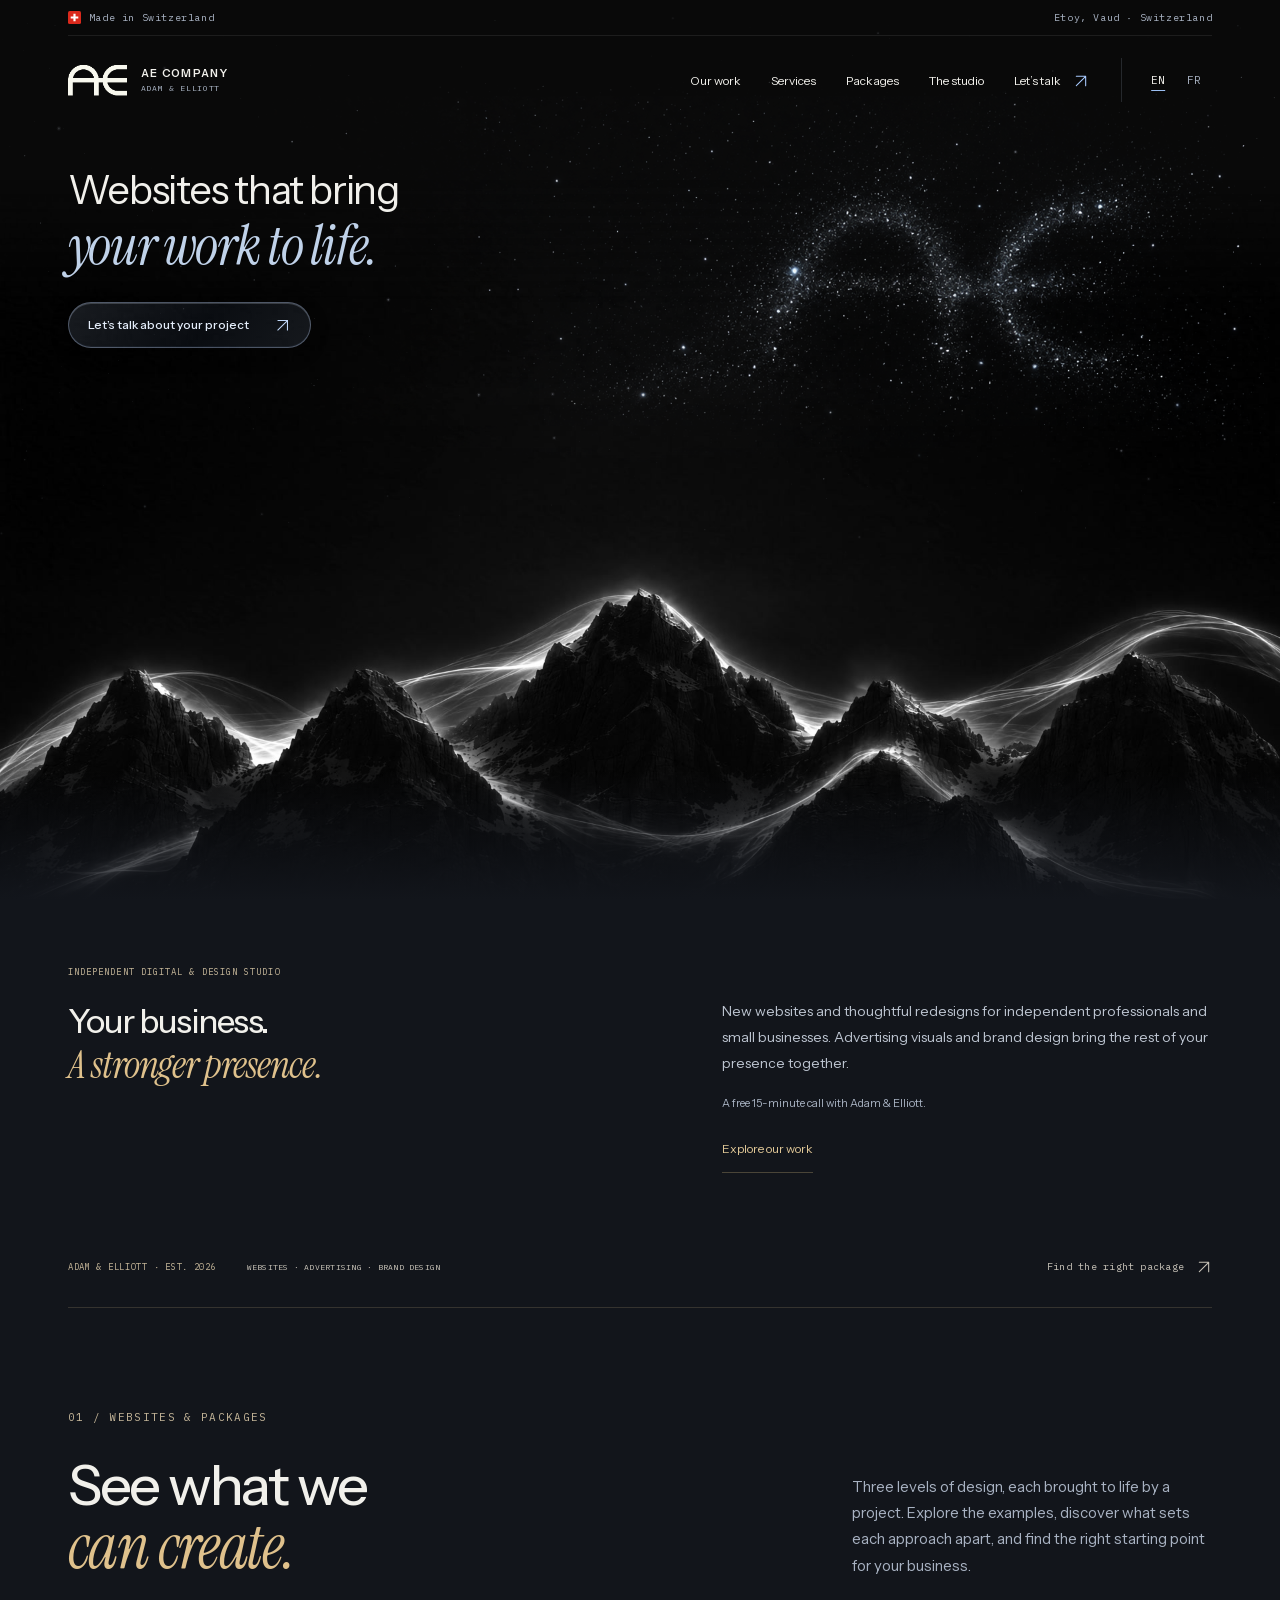
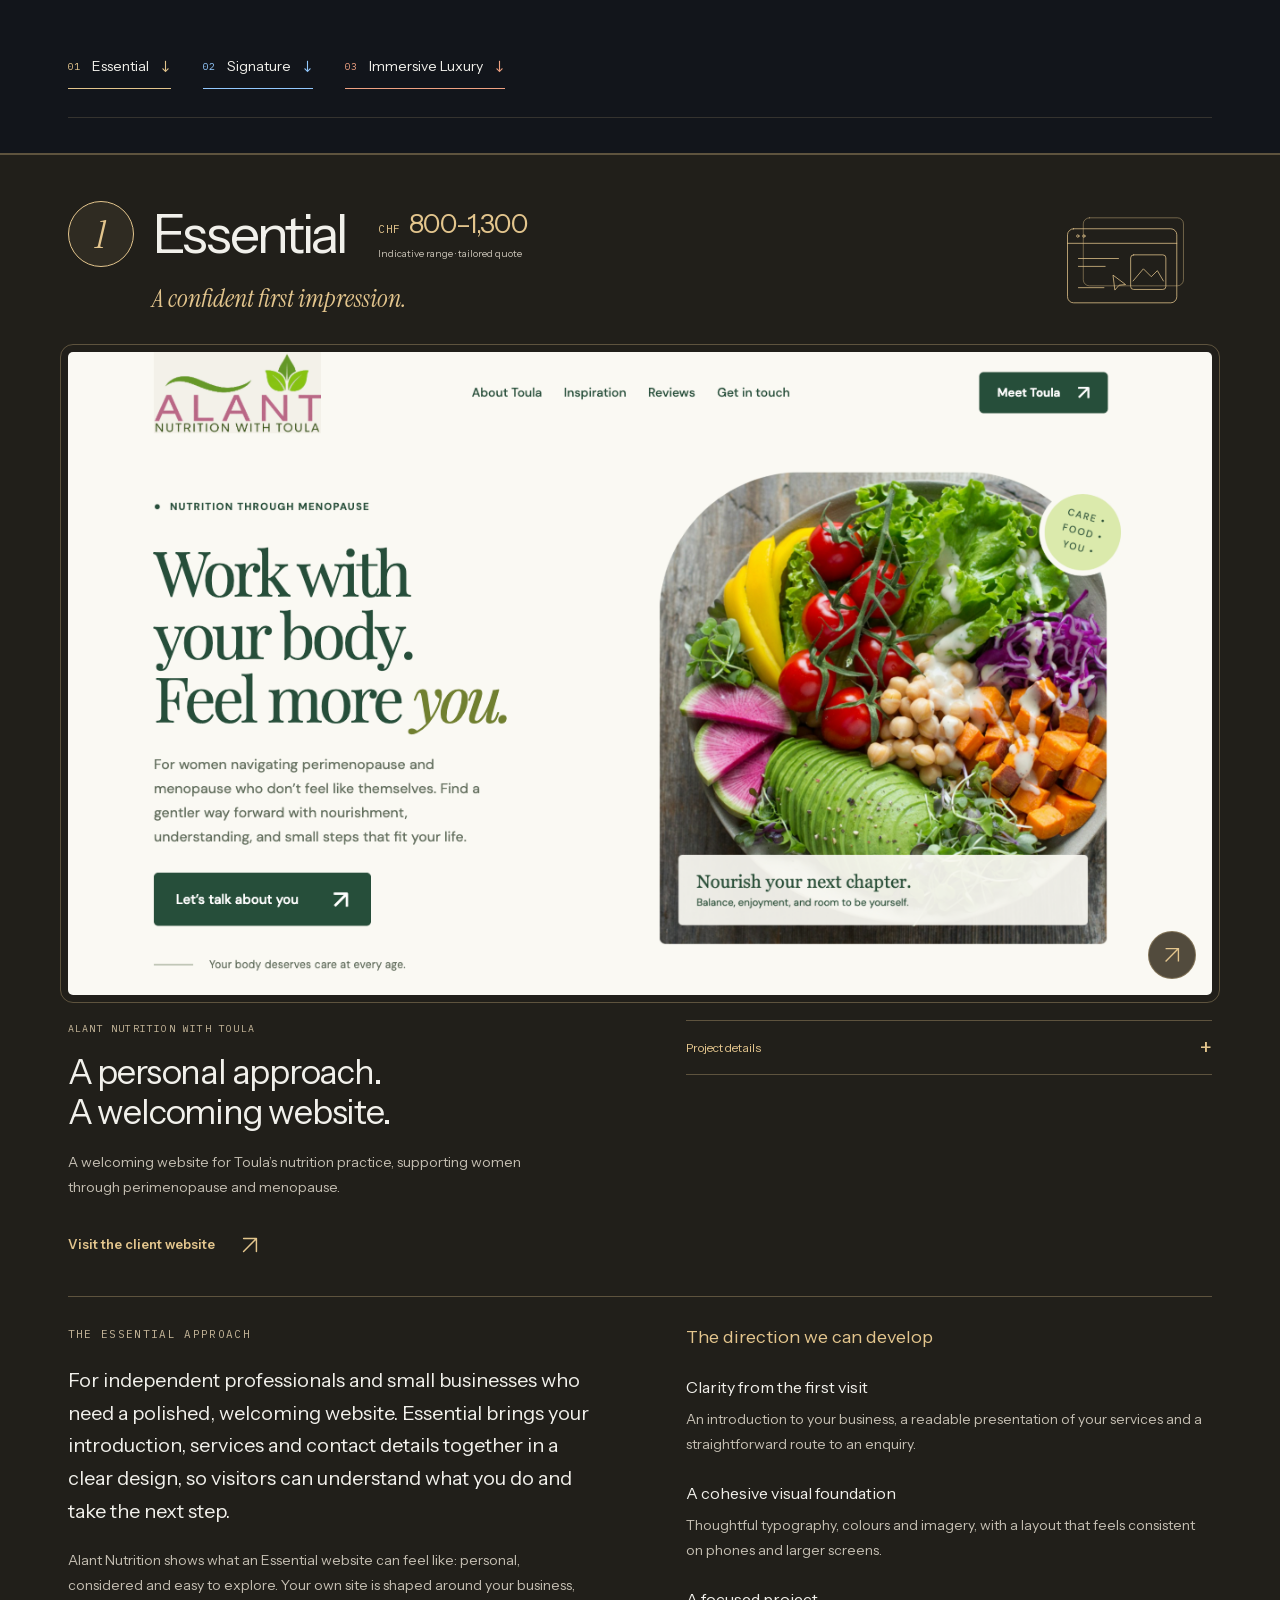
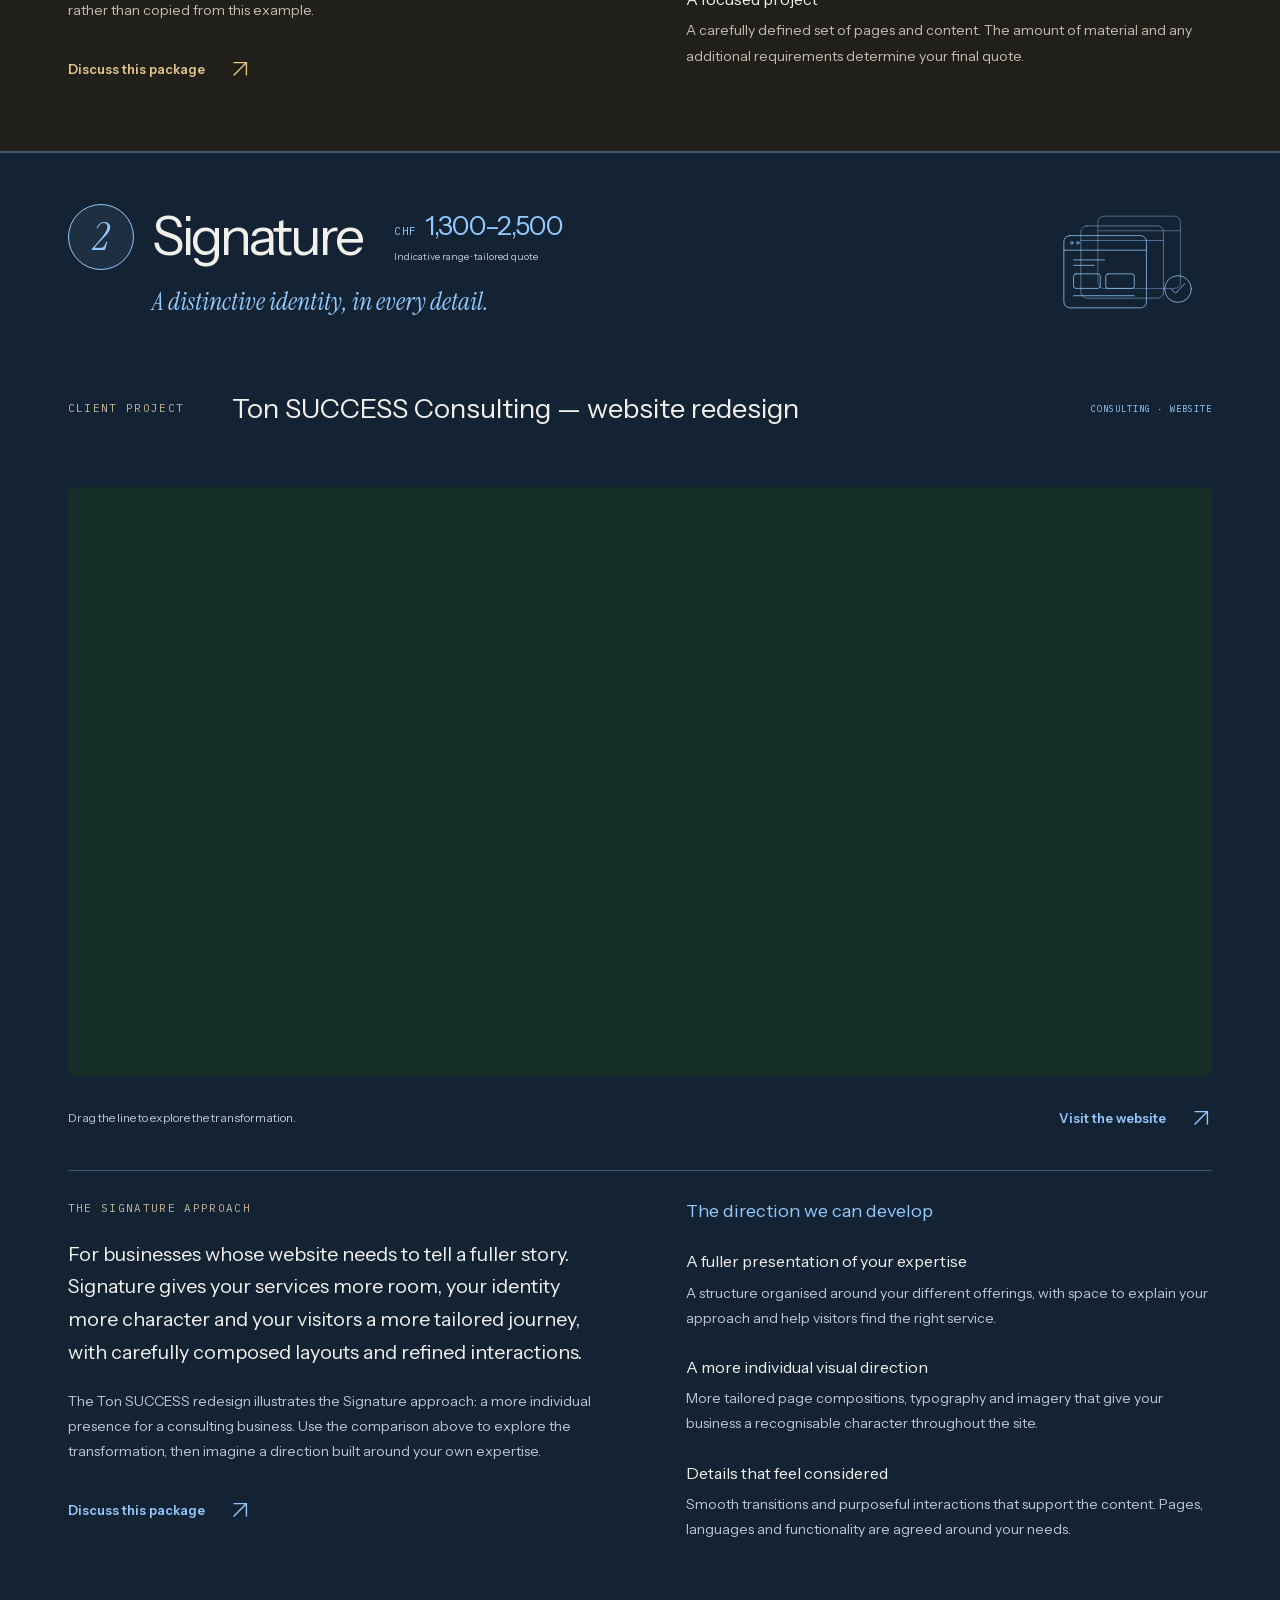
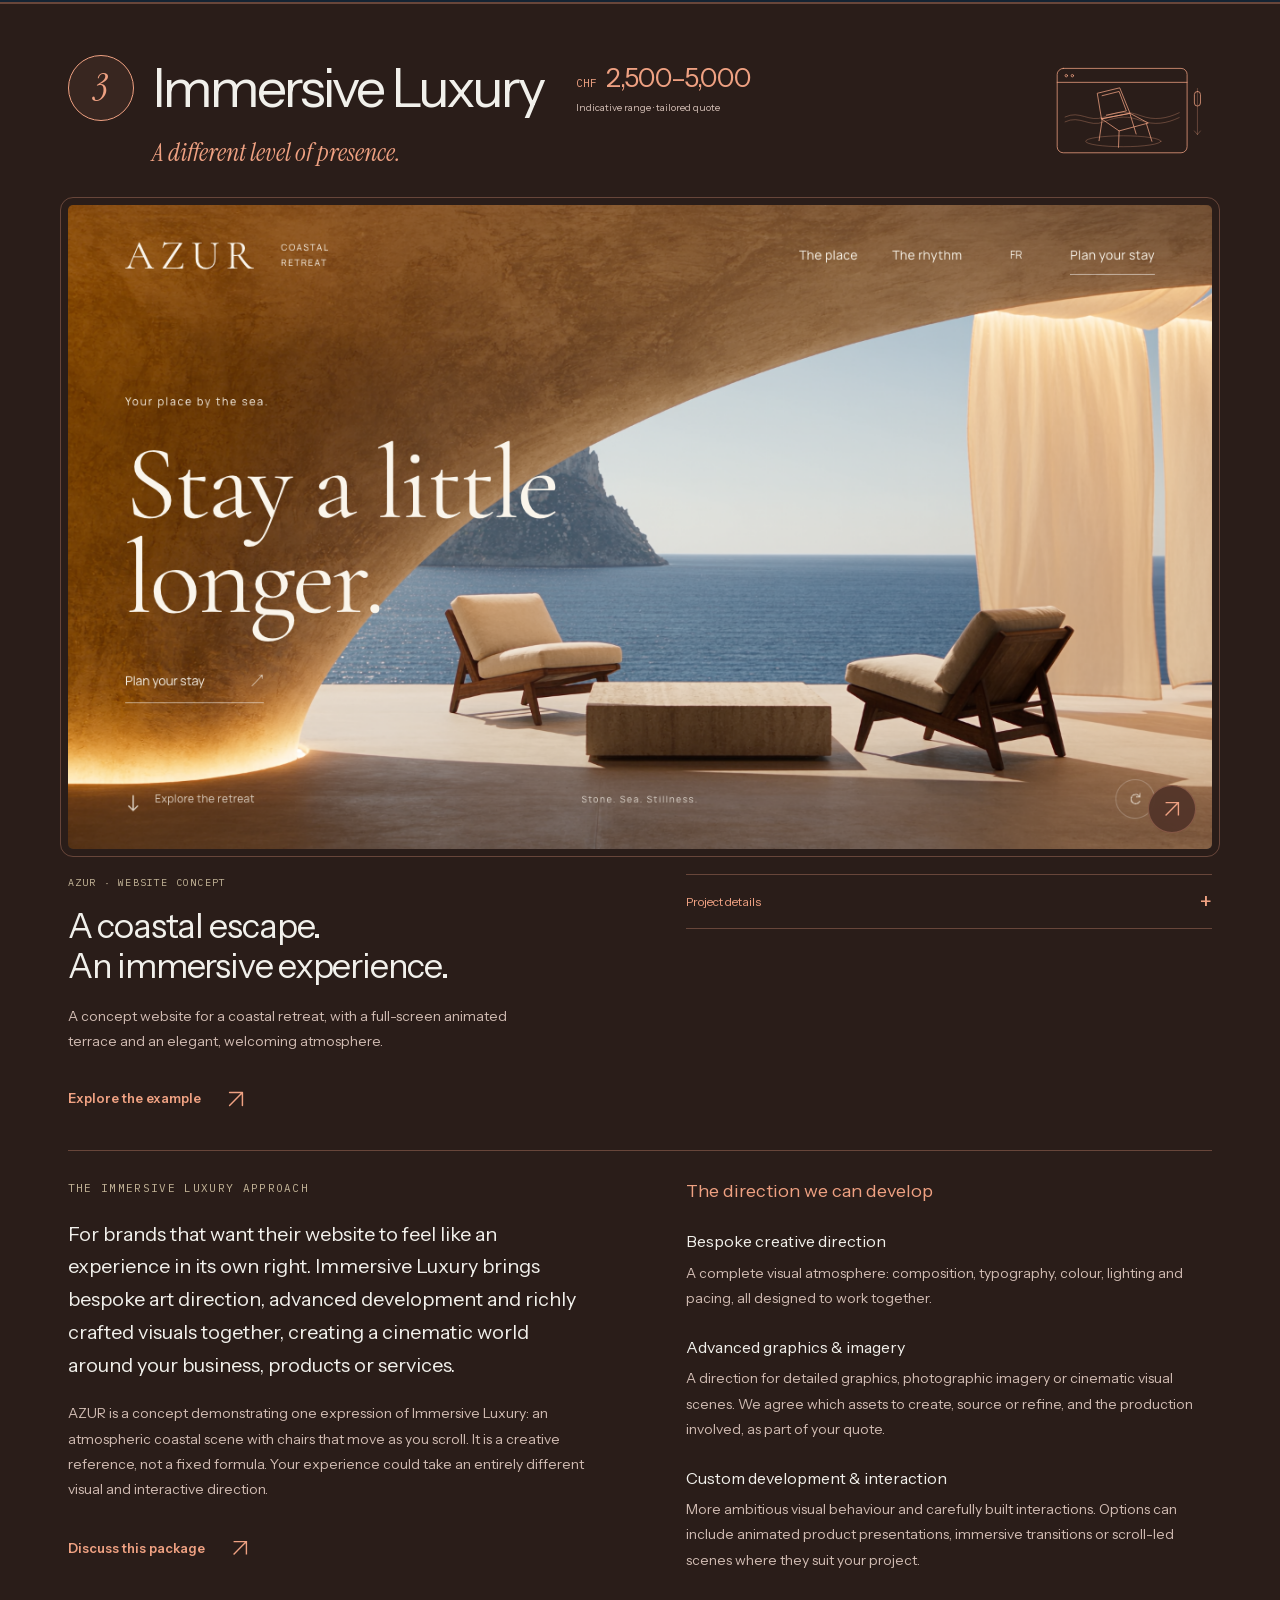
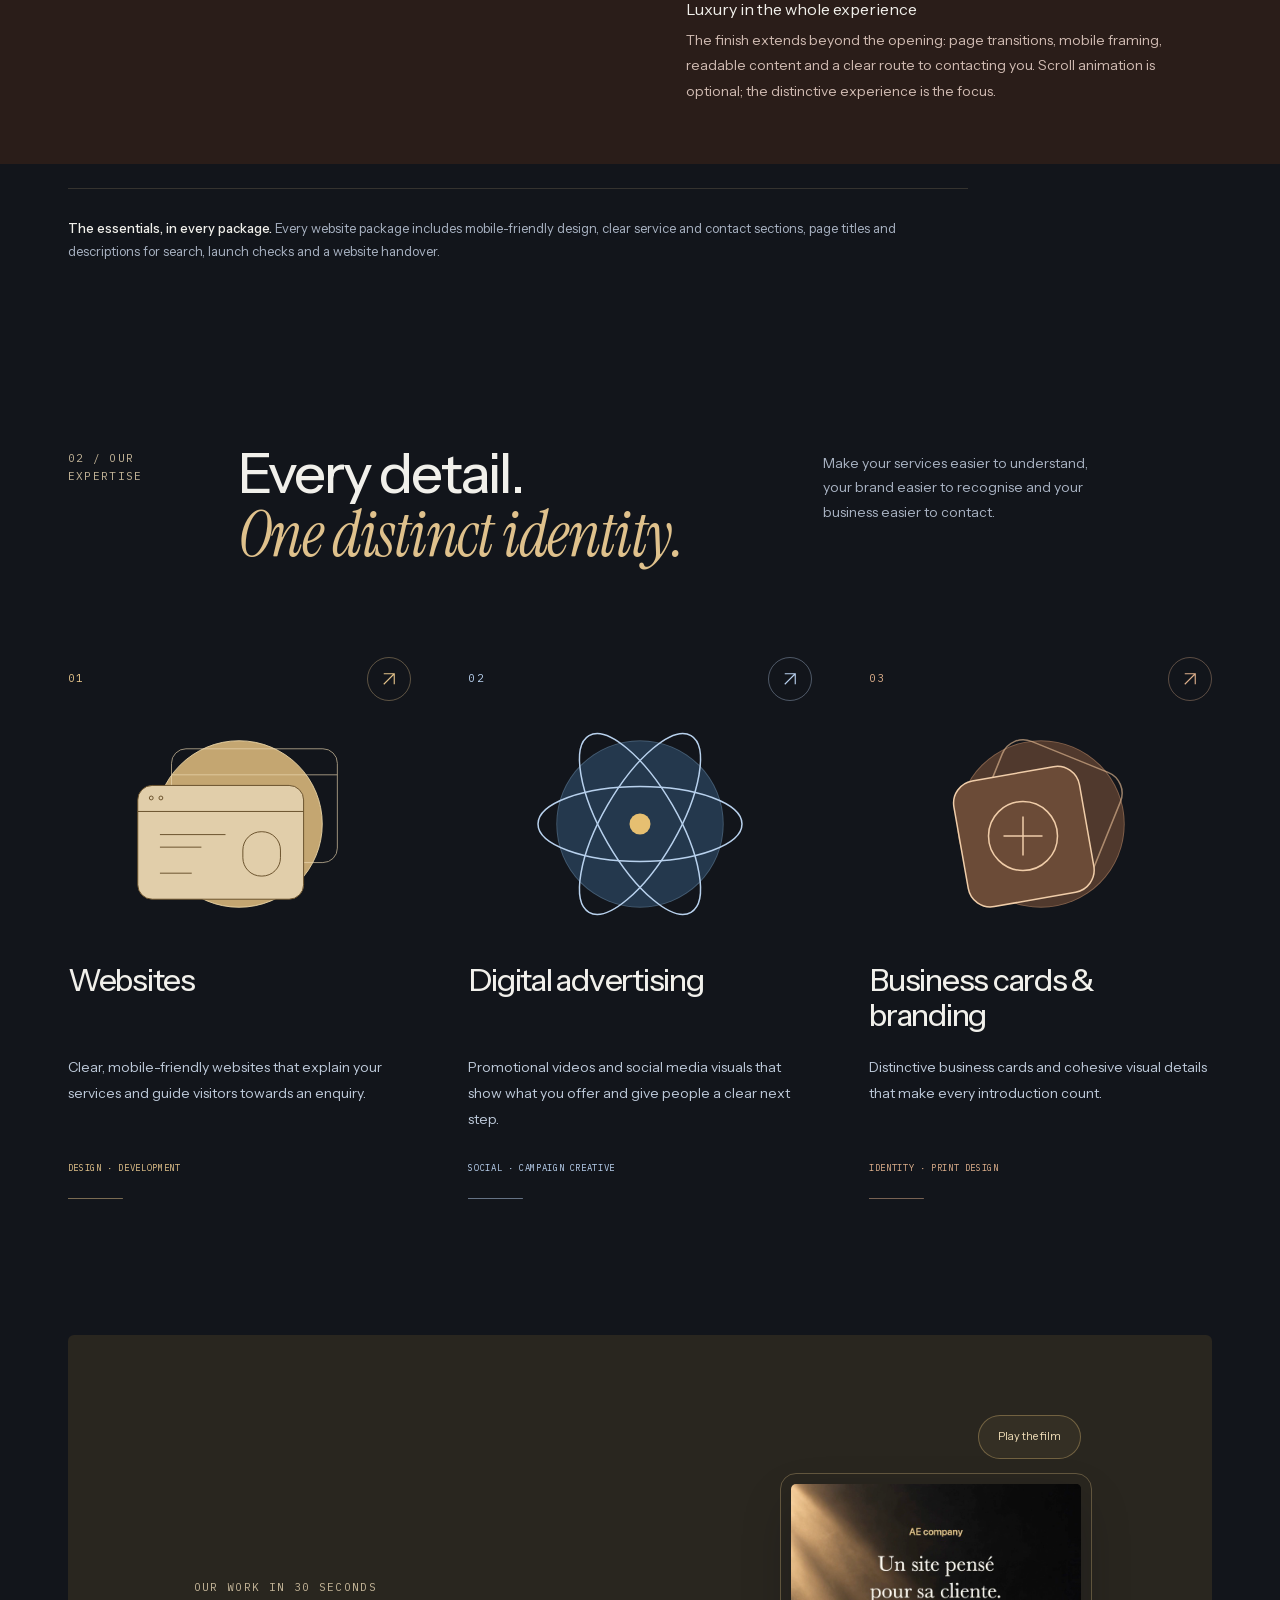
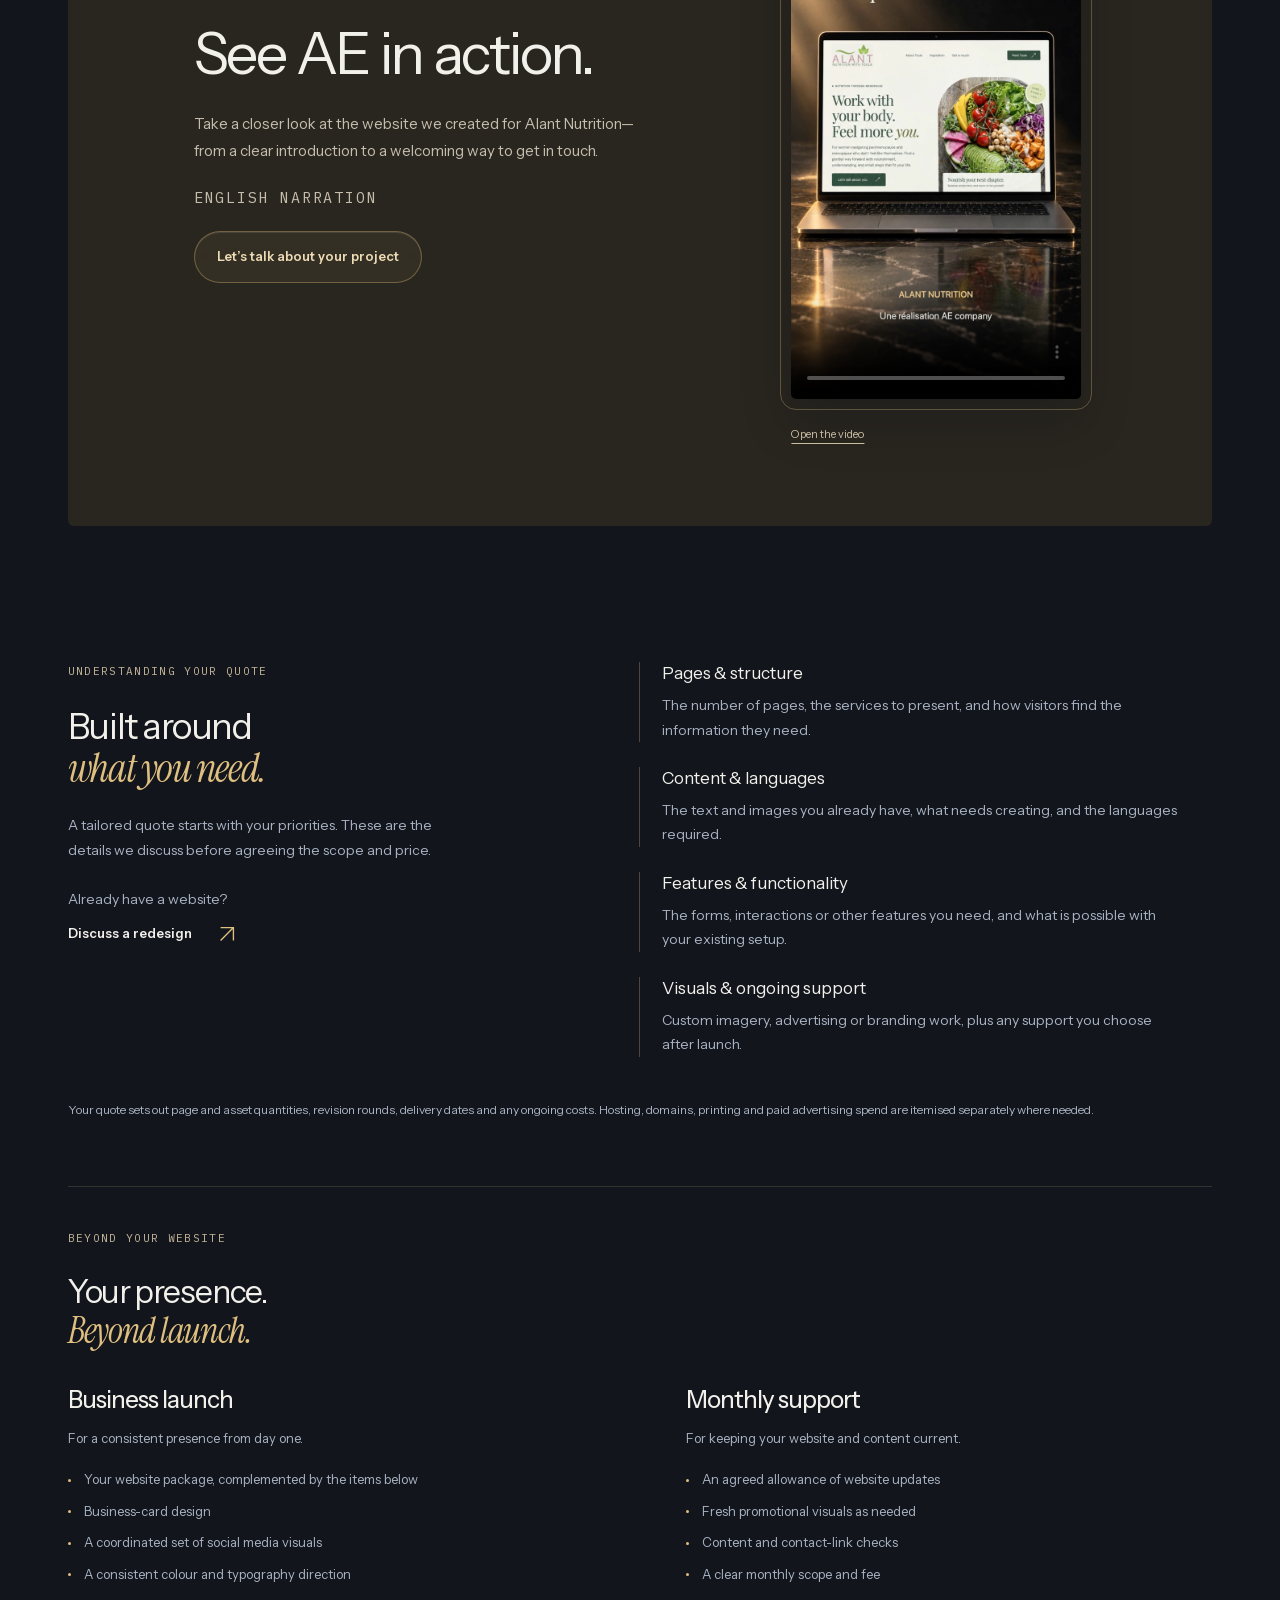
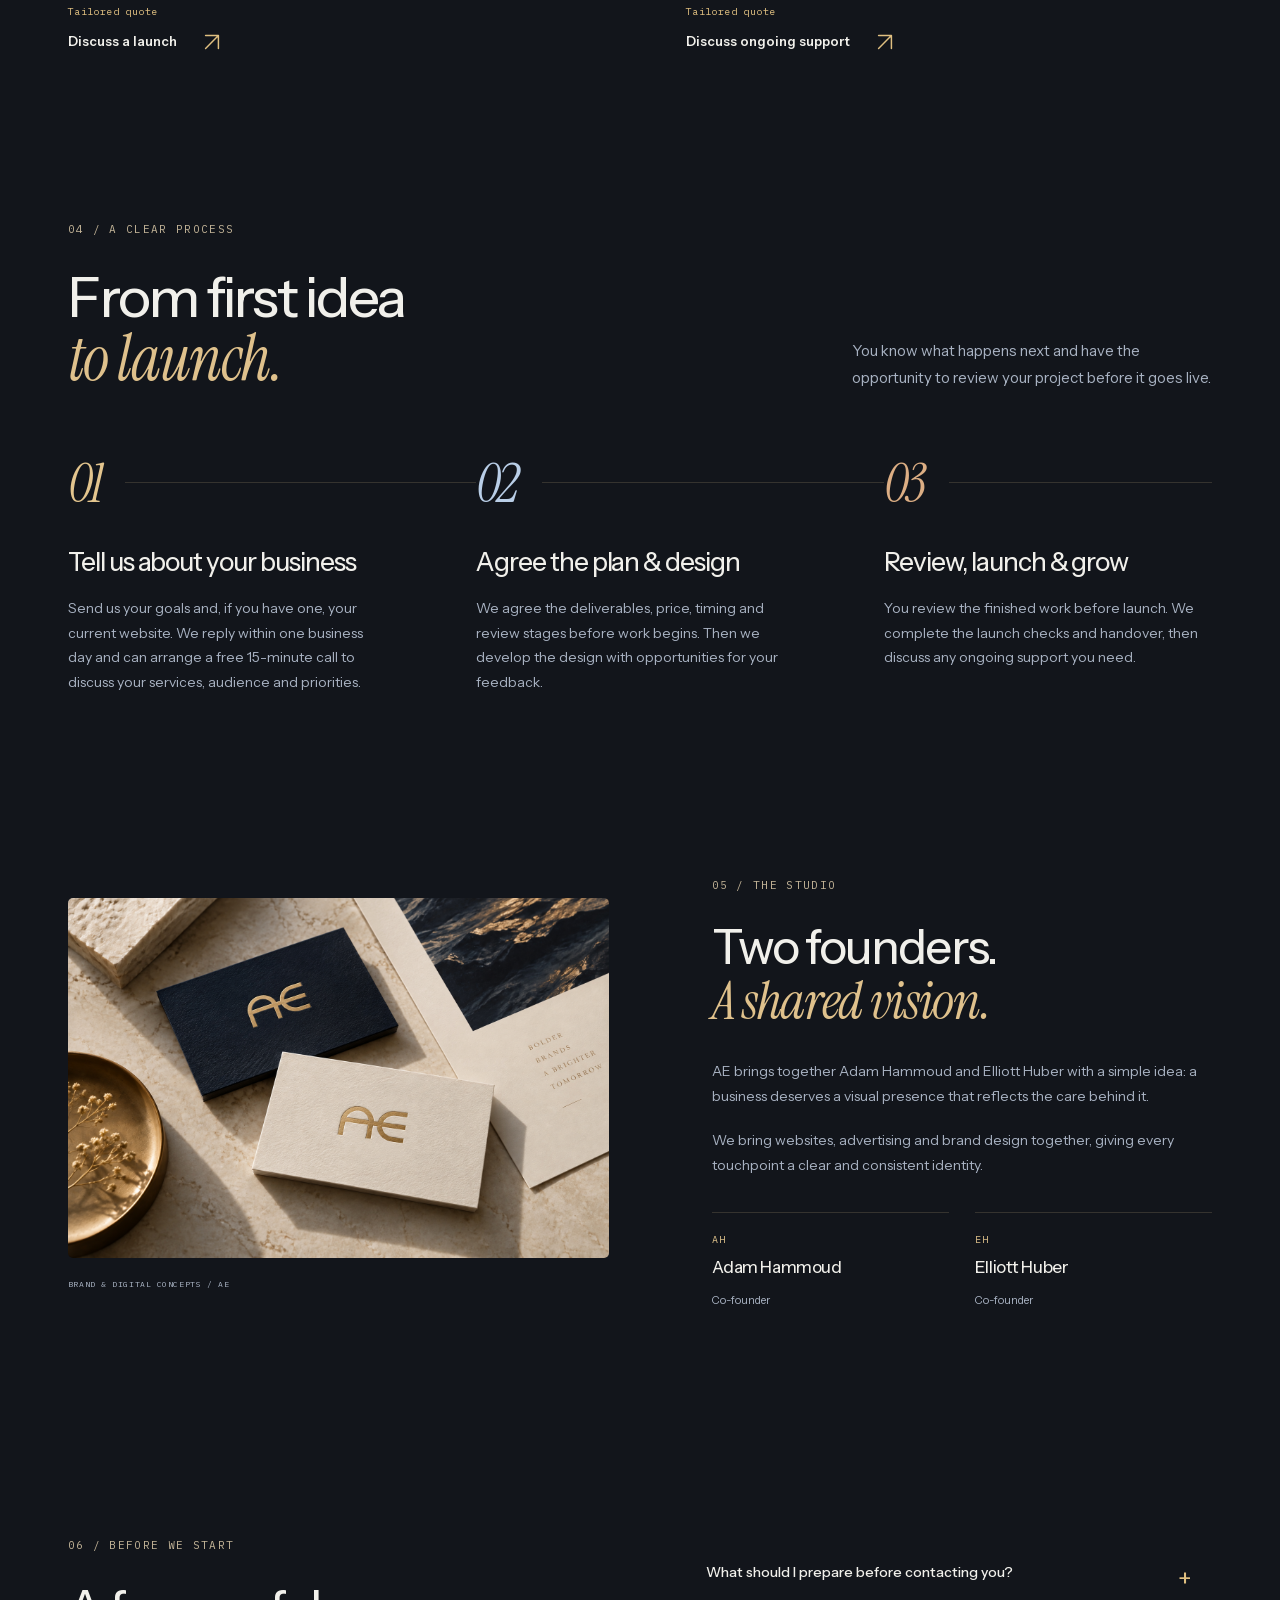
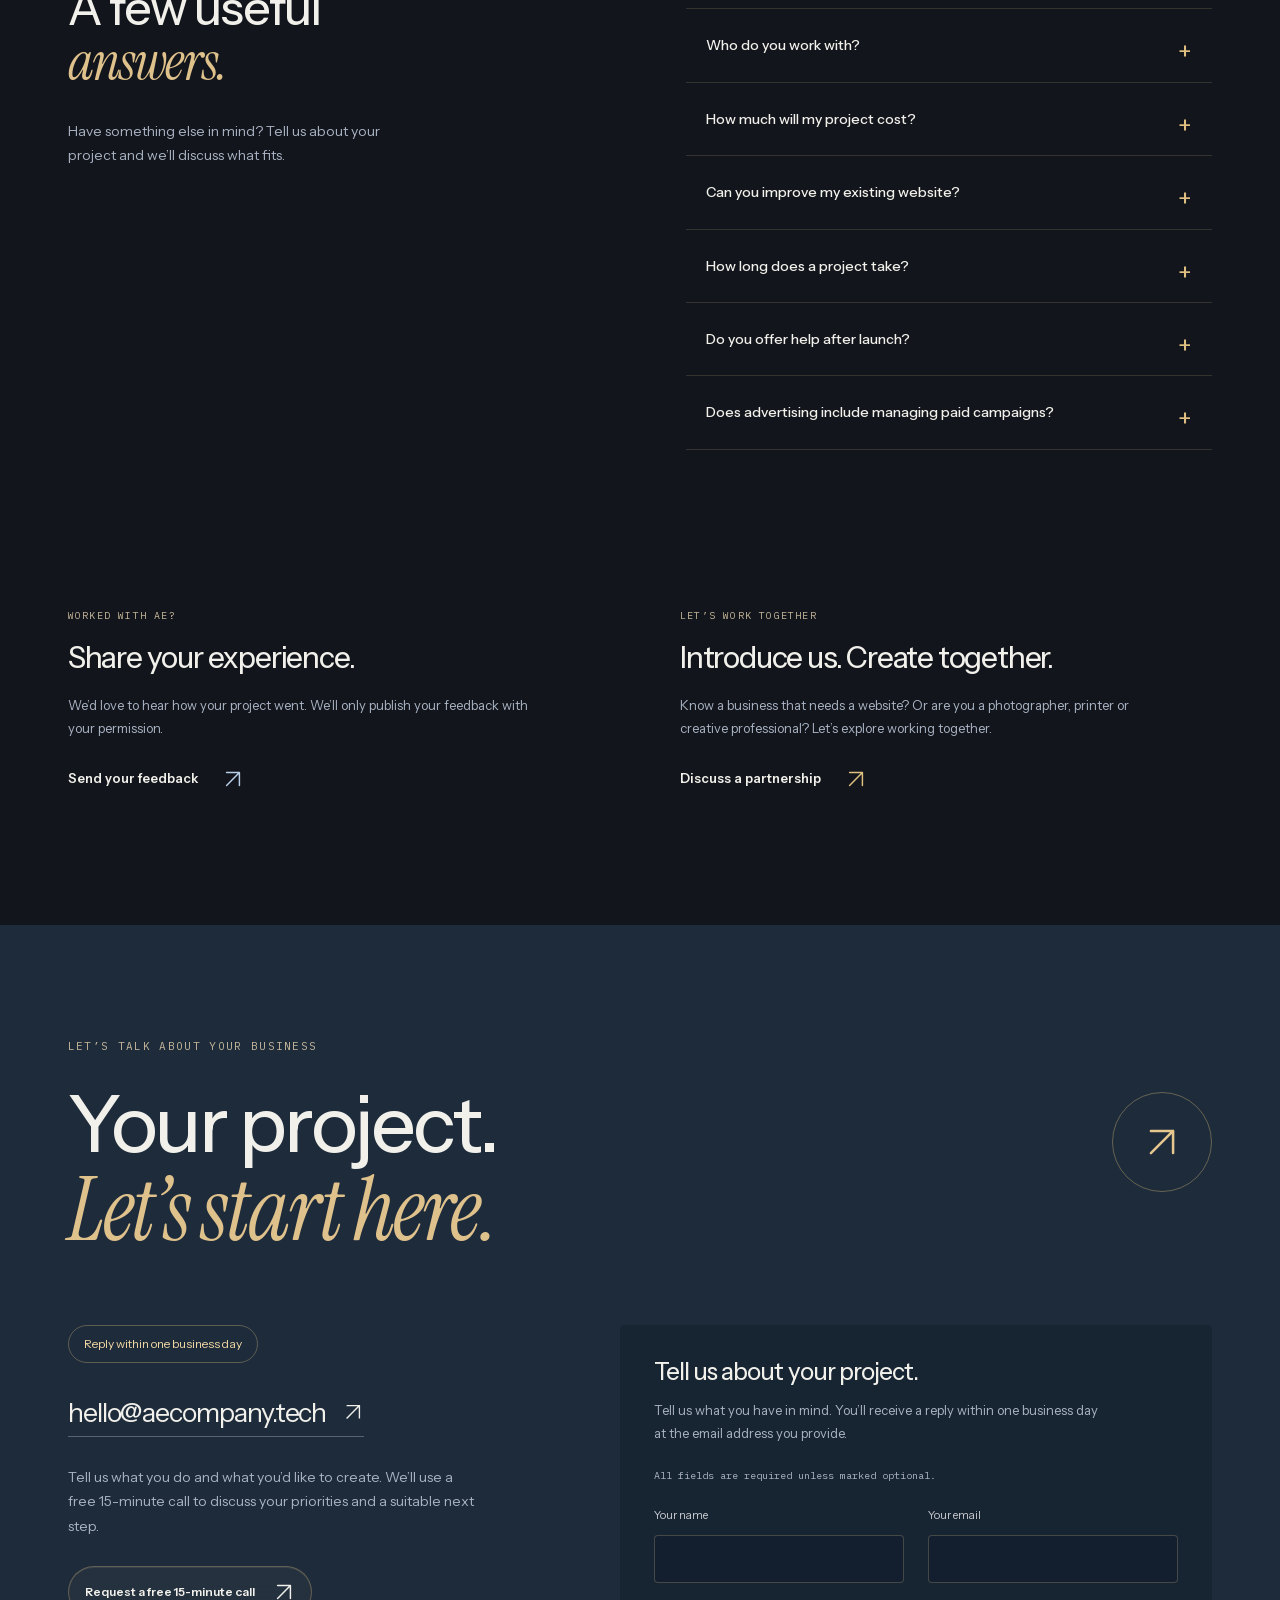
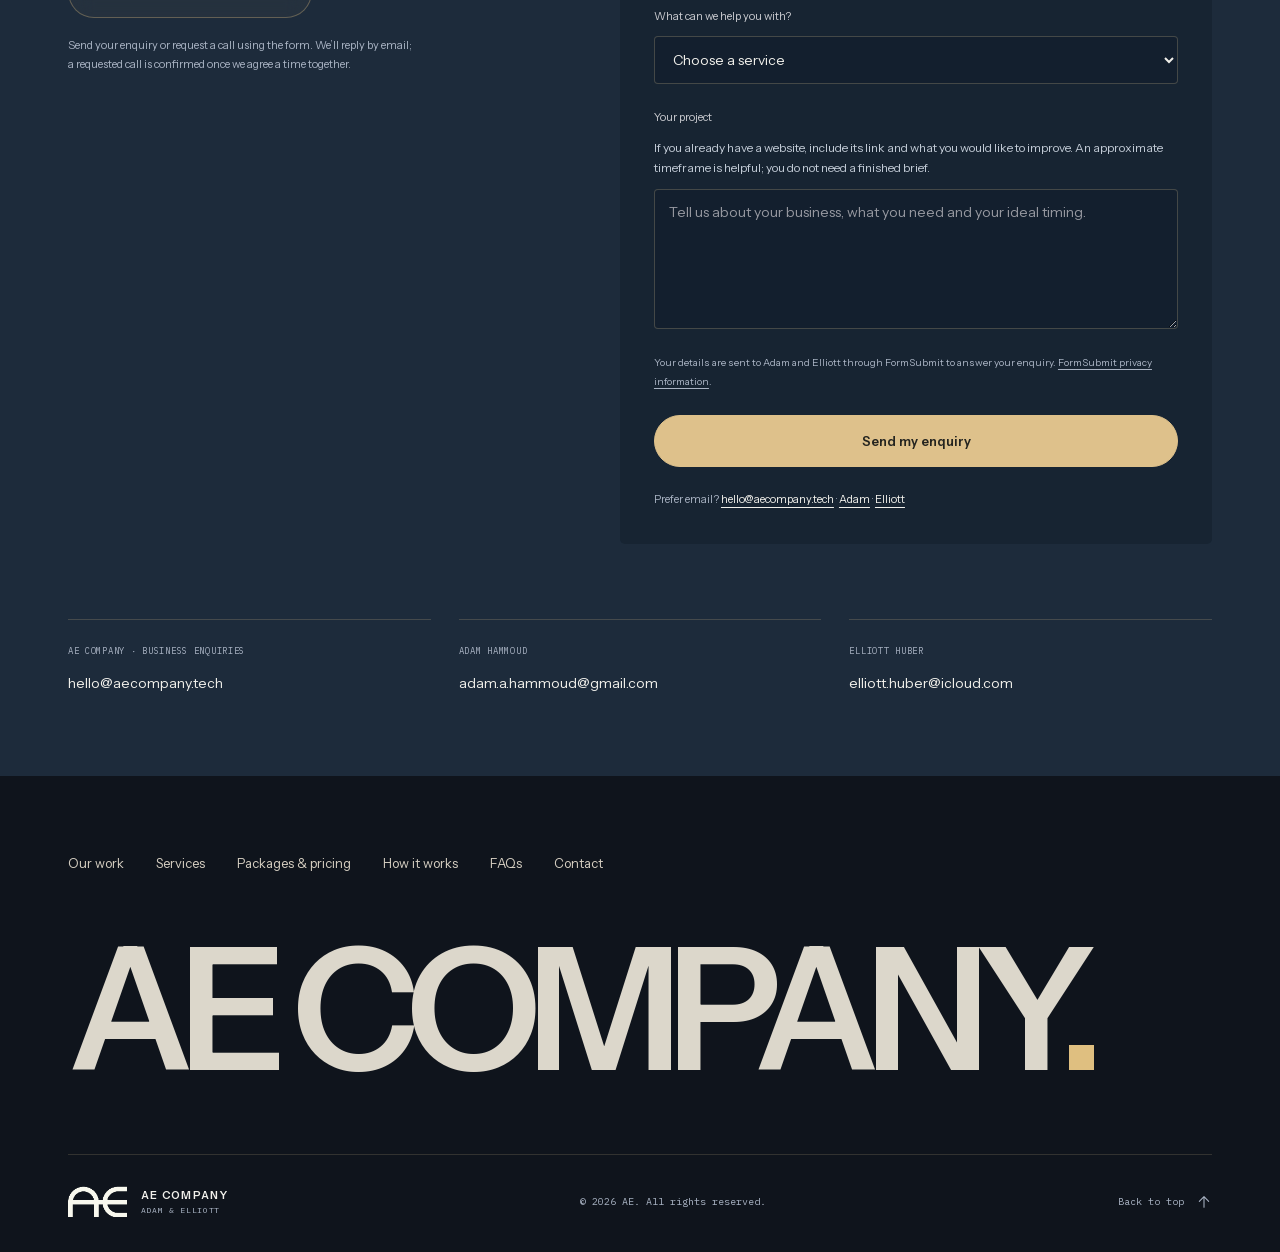
==== commit 5ae79608: "Give website packages distinct gold blue and copper palettes" ====
--- a/index.html
+++ b/index.html
@@ -22,7 +22,7 @@
 
 
 
-<link rel="preload" as="font" href="assets/fonts/instrument-sans-latin.woff2" type="font/woff2" crossorigin=""><link rel="preload" as="font" href="assets/fonts/instrument-serif-italic-latin.woff2" type="font/woff2" crossorigin=""><link rel="preload" as="image" href="assets/alpine/opening.jpg"><link rel="stylesheet" href="design.css?v=20261015-alpine-left-2"><link rel="stylesheet" href="refinements.css?v=20261015-gold-1"><script src="site.js?v=20261016-tier-motion-1" defer=""></script><script src="contact-form.js?v=20261016-clarity-2" defer=""></script><script src="ad-player.js?v=20261015-atelier-2" defer=""></script><meta property="og:title" content="AE Company — Websites &amp; Brand Design for Small Businesses"><meta property="og:description" content="Websites, advertising visuals and brand design for independent professionals and small businesses. Explore our work and arrange a free 15-minute project call."><meta property="og:type" content="website"><meta property="og:url" content="https://aecompany.tech/"><meta property="og:image" content="https://aecompany.tech/assets/alpine/still.jpg"><meta property="og:locale" content="en_GB"><link rel="stylesheet" href="constellation.css?v=20261016-stars-1"><script src="constellation.js?v=20261016-stars-1" defer></script><link rel="stylesheet" href="clarity.css?v=20261016-showcase-2"></head>
+<link rel="preload" as="font" href="assets/fonts/instrument-sans-latin.woff2" type="font/woff2" crossorigin=""><link rel="preload" as="font" href="assets/fonts/instrument-serif-italic-latin.woff2" type="font/woff2" crossorigin=""><link rel="preload" as="image" href="assets/alpine/opening.jpg"><link rel="stylesheet" href="design.css?v=20261015-alpine-left-2"><link rel="stylesheet" href="refinements.css?v=20261015-gold-1"><script src="site.js?v=20261016-tier-motion-1" defer=""></script><script src="contact-form.js?v=20261016-clarity-2" defer=""></script><script src="ad-player.js?v=20261015-atelier-2" defer=""></script><meta property="og:title" content="AE Company — Websites &amp; Brand Design for Small Businesses"><meta property="og:description" content="Websites, advertising visuals and brand design for independent professionals and small businesses. Explore our work and arrange a free 15-minute project call."><meta property="og:type" content="website"><meta property="og:url" content="https://aecompany.tech/"><meta property="og:image" content="https://aecompany.tech/assets/alpine/still.jpg"><meta property="og:locale" content="en_GB"><link rel="stylesheet" href="constellation.css?v=20261016-stars-1"><script src="constellation.js?v=20261016-stars-1" defer></script><link rel="stylesheet" href="clarity.css?v=20261016-palettes-1"></head>
 <body>
 <svg width="0" height="0" aria-hidden="true" style="position:absolute"><defs><filter id="ae-monogram-cutout" color-interpolation-filters="sRGB"><feColorMatrix type="matrix" values="0 0 0 0 0.973 0 0 0 0 0.973 0 0 0 0 0.933 1.3 0 0 0 -0.25"></feColorMatrix></filter></defs></svg>
 <a class="skip" href="#main">Skip to content</a>
--- a/clarity.css
+++ b/clarity.css
@@ -250,3 +250,57 @@
  .tier-chapter .tier-art { width: 48px; height: 64px; }
  .tier-heading-price { padding-left: 0; }
 }
+
+/* Each package carries its own palette across the entire chapter. */
+.tier-chapter[data-tier="essential"] {
+ --accent: #e3c58d;
+ --tier-surface: #211f1a;
+ --tier-edge: #e3c58d50;
+ --tier-tint: #e3c58d12;
+ --tier-glass: #413a2be8;
+ --muted: #c4beb2;
+}
+.tier-chapter[data-tier="signature"] {
+ --accent: #93c9ff;
+ --tier-surface: #142333;
+ --tier-edge: #93c9ff50;
+ --tier-tint: #93c9ff12;
+ --tier-glass: #223e59e8;
+ --muted: #b9c8d8;
+}
+.tier-chapter[data-tier="immersive"] {
+ --accent: #efa182;
+ --tier-surface: #2a1d19;
+ --tier-edge: #efa18250;
+ --tier-tint: #efa18212;
+ --tier-glass: #513328e8;
+ --muted: #d0bbb2;
+}
+.tier-chapter { position: relative; isolation: isolate; --line: var(--tier-edge); padding-top: 38px; }
+.tier-chapter::before {
+ content: ''; position: absolute; z-index: -1;
+ inset: 0 calc(-1 * var(--gutter));
+ background: var(--tier-surface);
+ border-top: 2px solid var(--tier-edge);
+ pointer-events: none;
+}
+.tier-chapter + .tier-chapter { border-top: 0; }
+.tier-number { background: var(--tier-tint); }
+.tier-chapter .case-study, .tier-chapter #azur-example {
+ --accent: inherit;
+ --project-edge: var(--tier-edge);
+ --project-hover: var(--accent);
+ --project-glass: var(--tier-glass);
+}
+.tier-chapter .text-link, .tier-chapter .text-link .ae-icon,
+.tier-chapter .project-open, .tier-chapter .project-category { color: var(--accent); }
+.tier-chapter .project-open { background: var(--tier-glass); border-color: var(--tier-edge); }
+.tier-chapter .project-details summary { color: var(--accent); }
+.tier-index a:nth-child(1) { --accent: #e3c58d; }
+.tier-index a:nth-child(2) { --accent: #93c9ff; }
+.tier-index a:nth-child(3) { --accent: #efa182; }
+.tier-index a { border-bottom: 1px solid var(--accent); }
+.package-showcase .tier-common { margin-top: 24px; }
+@media (max-width: 760px) {
+ .tier-chapter { padding-top: 28px; }
+}
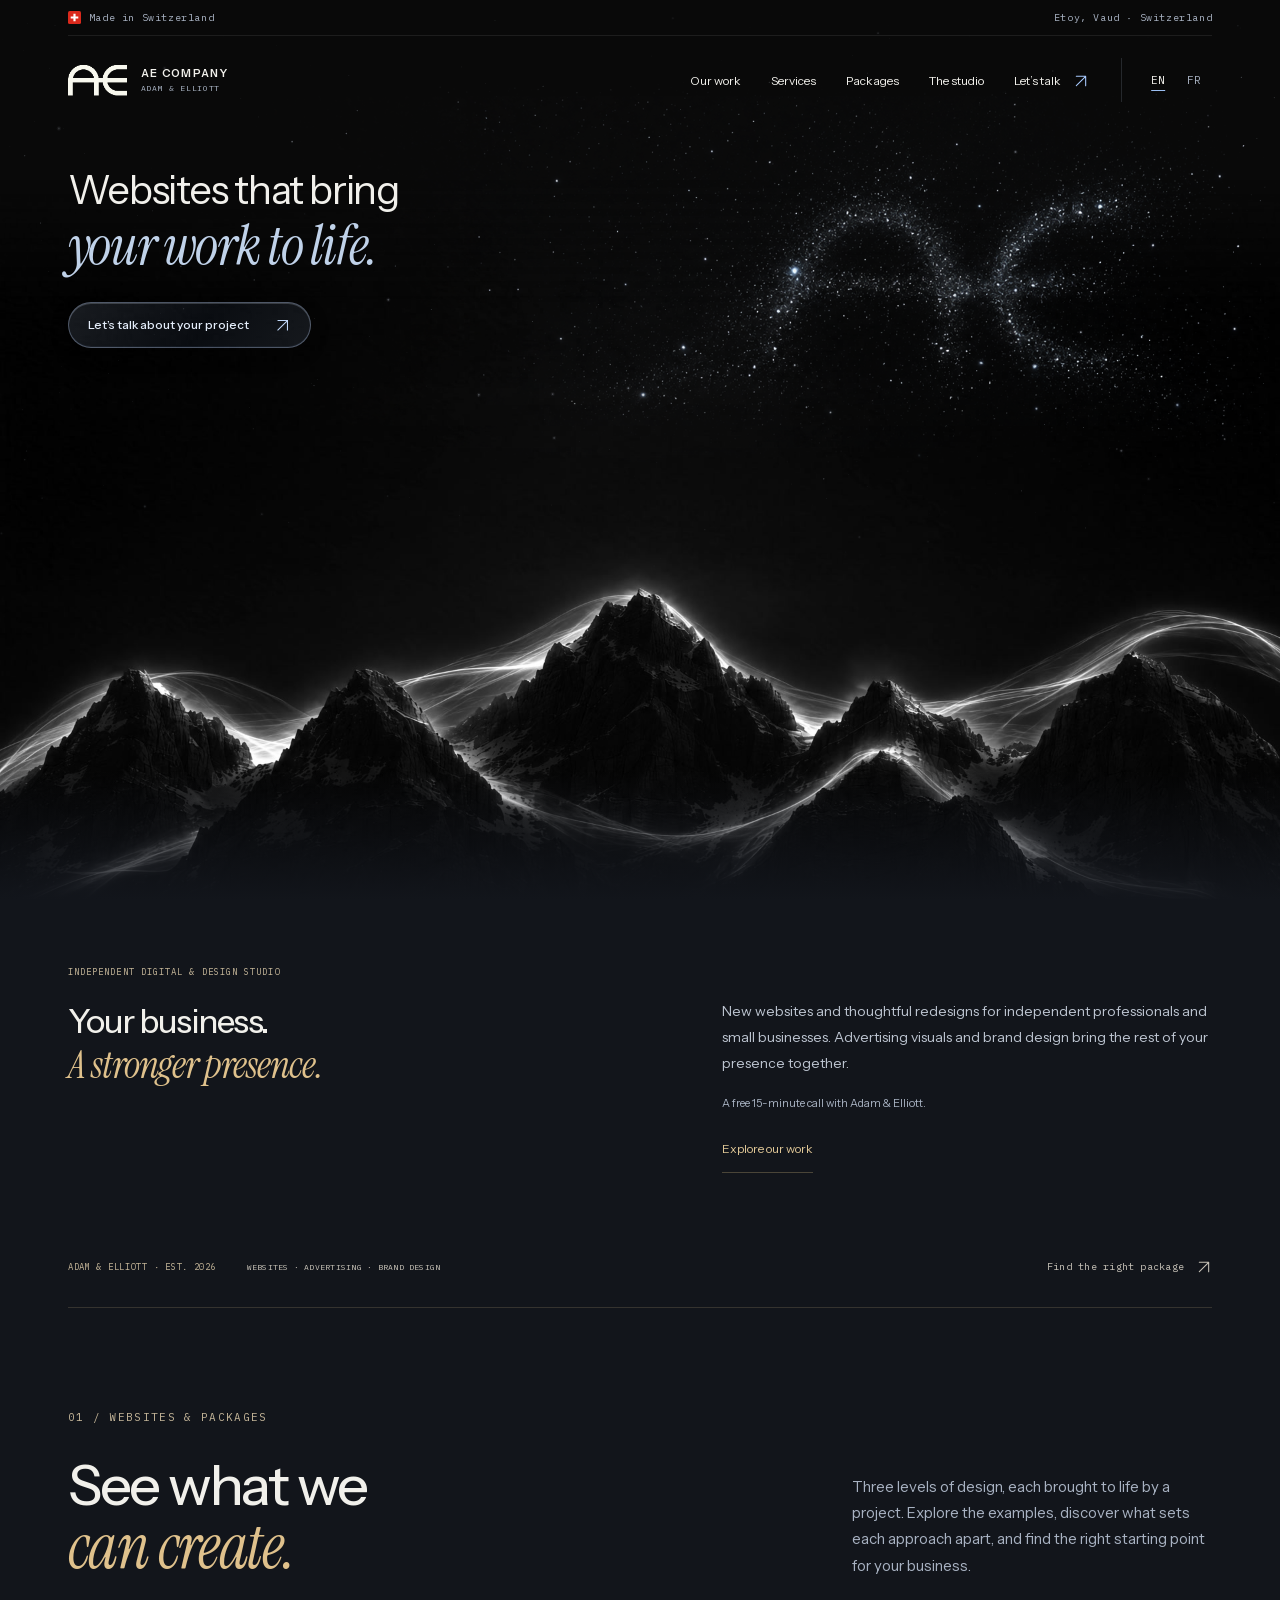
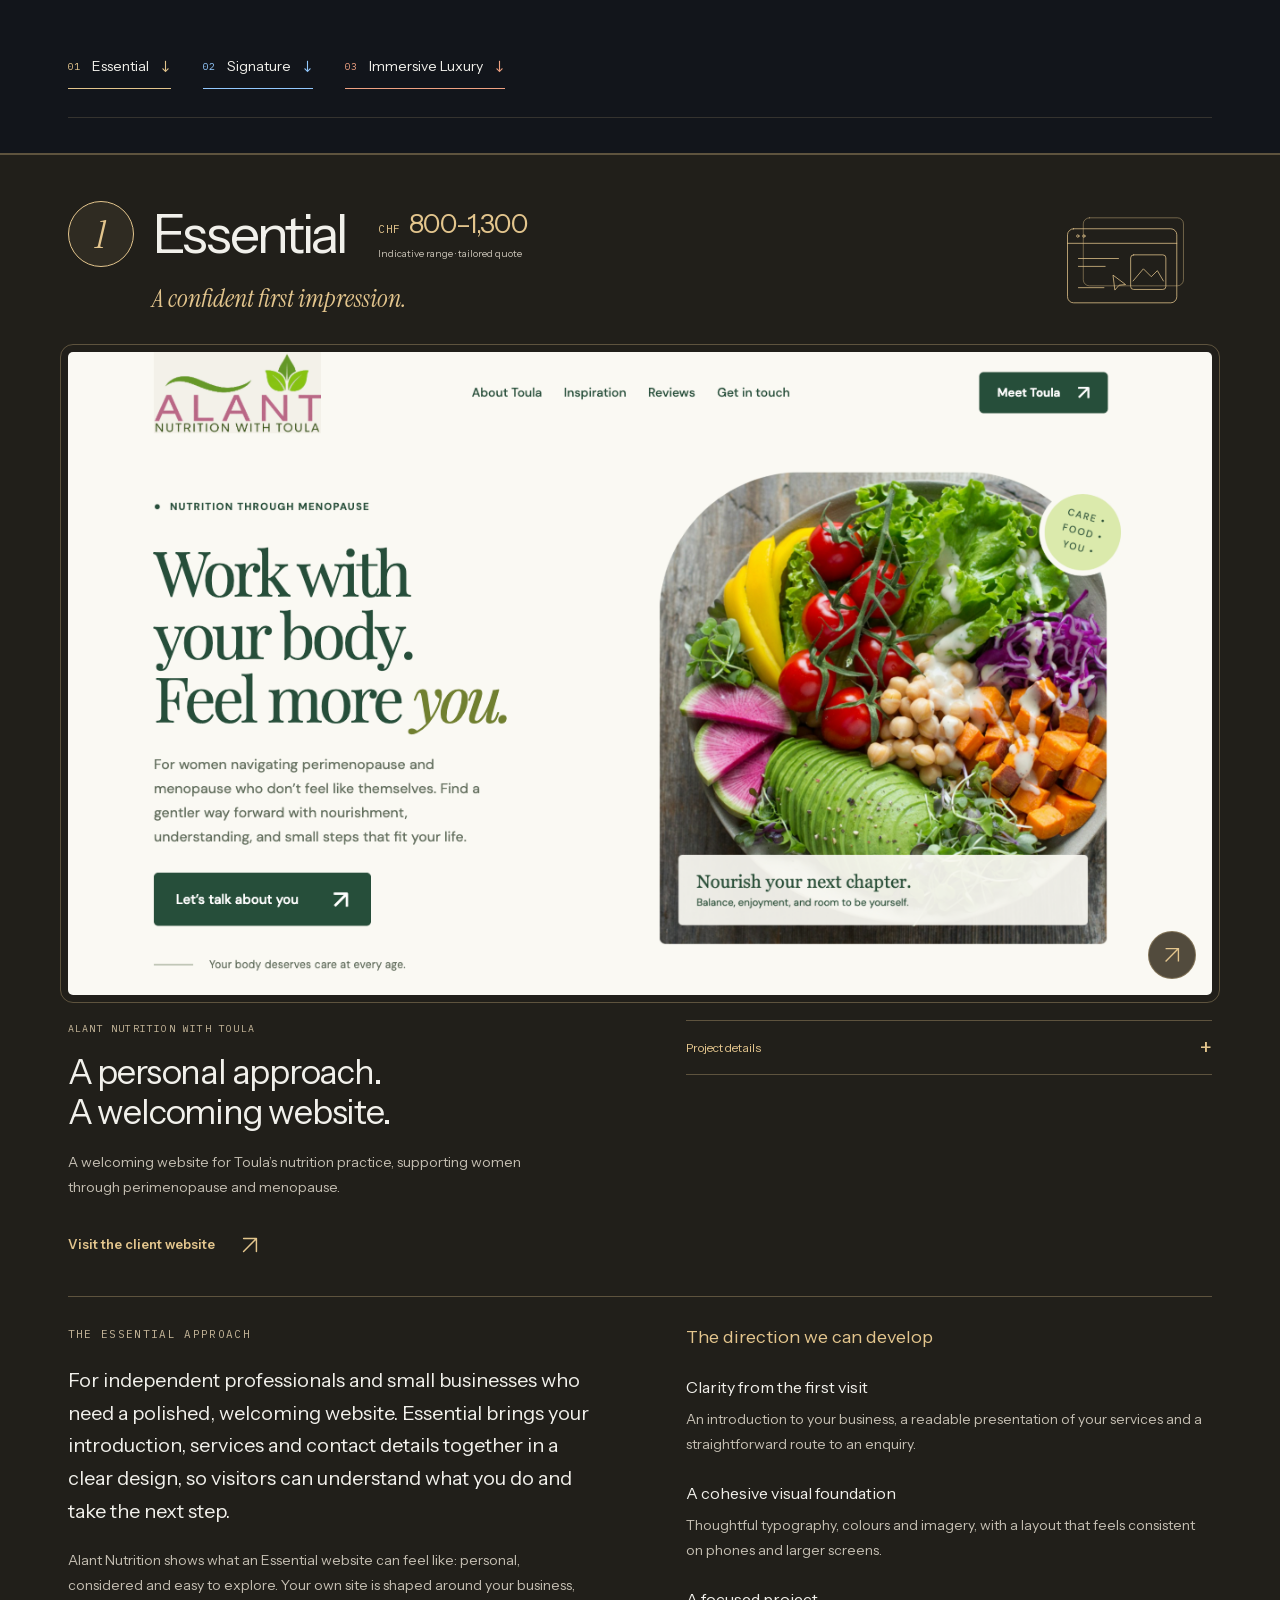
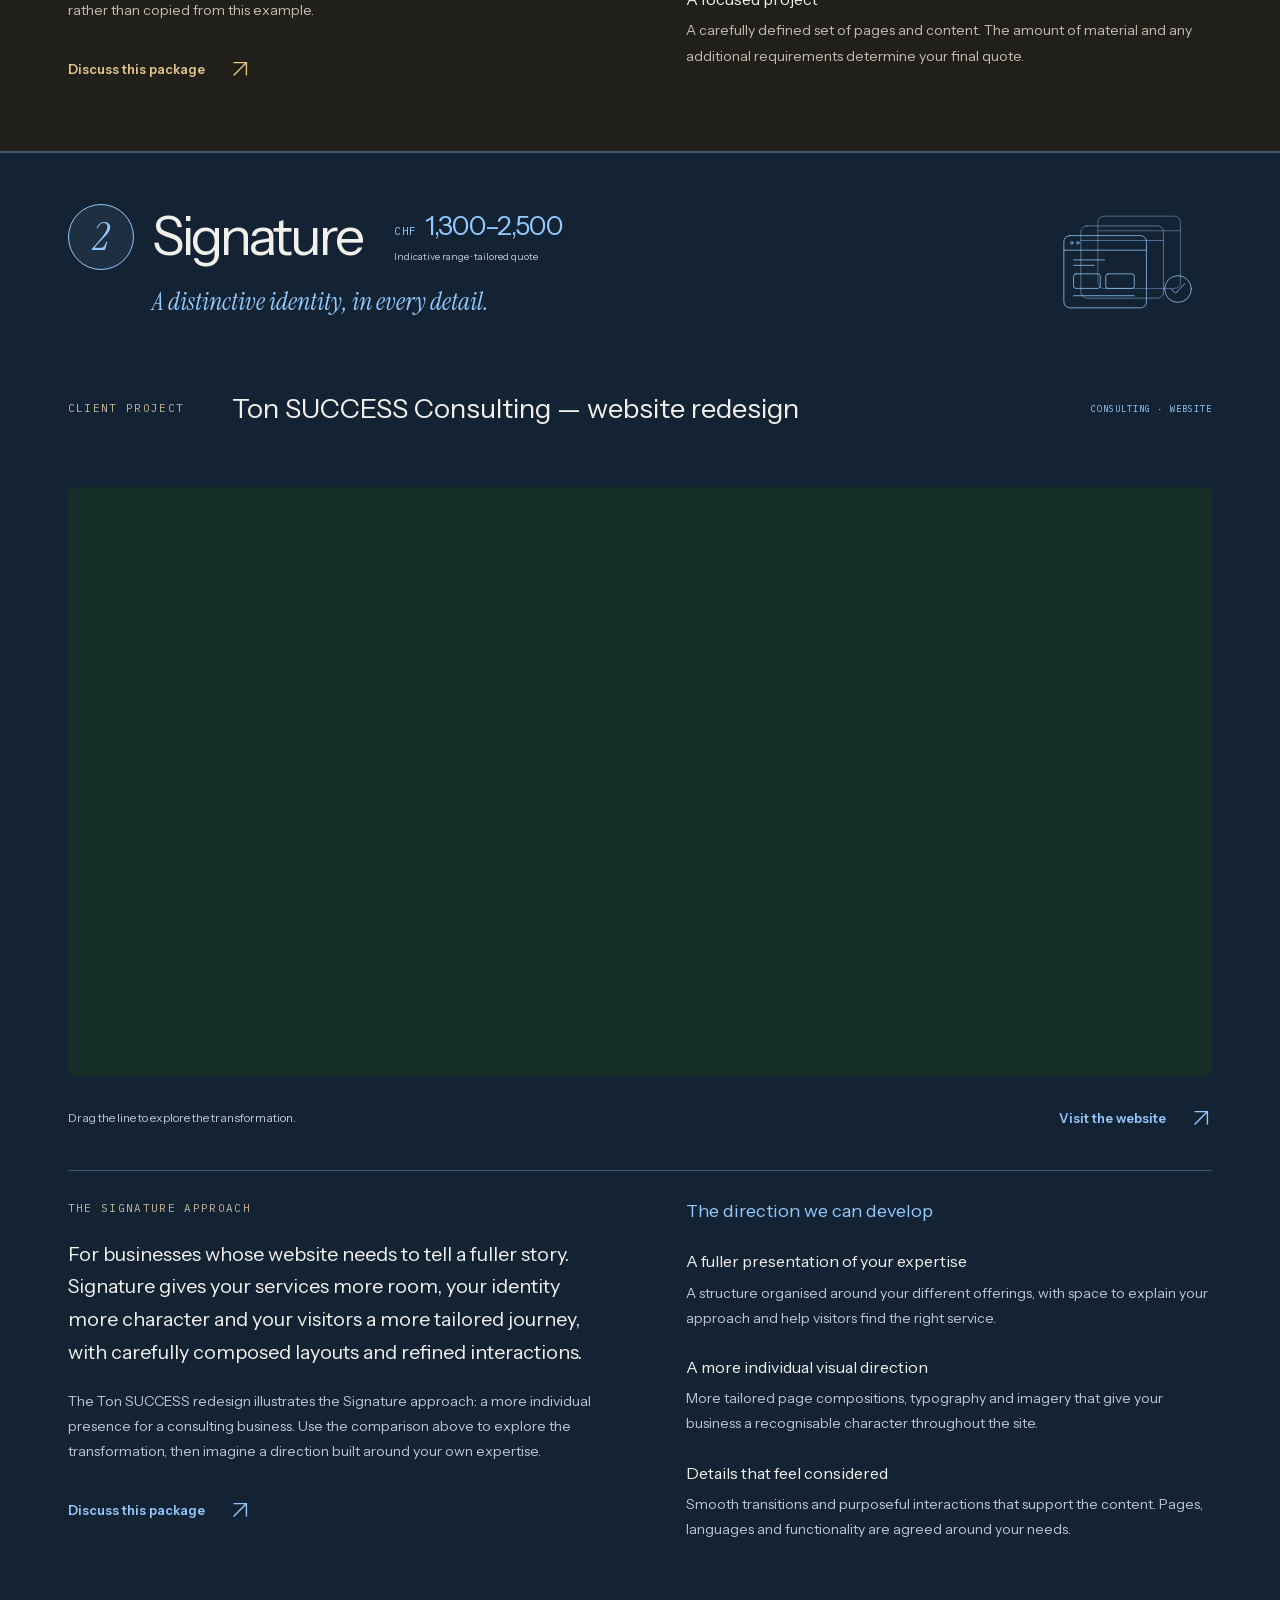
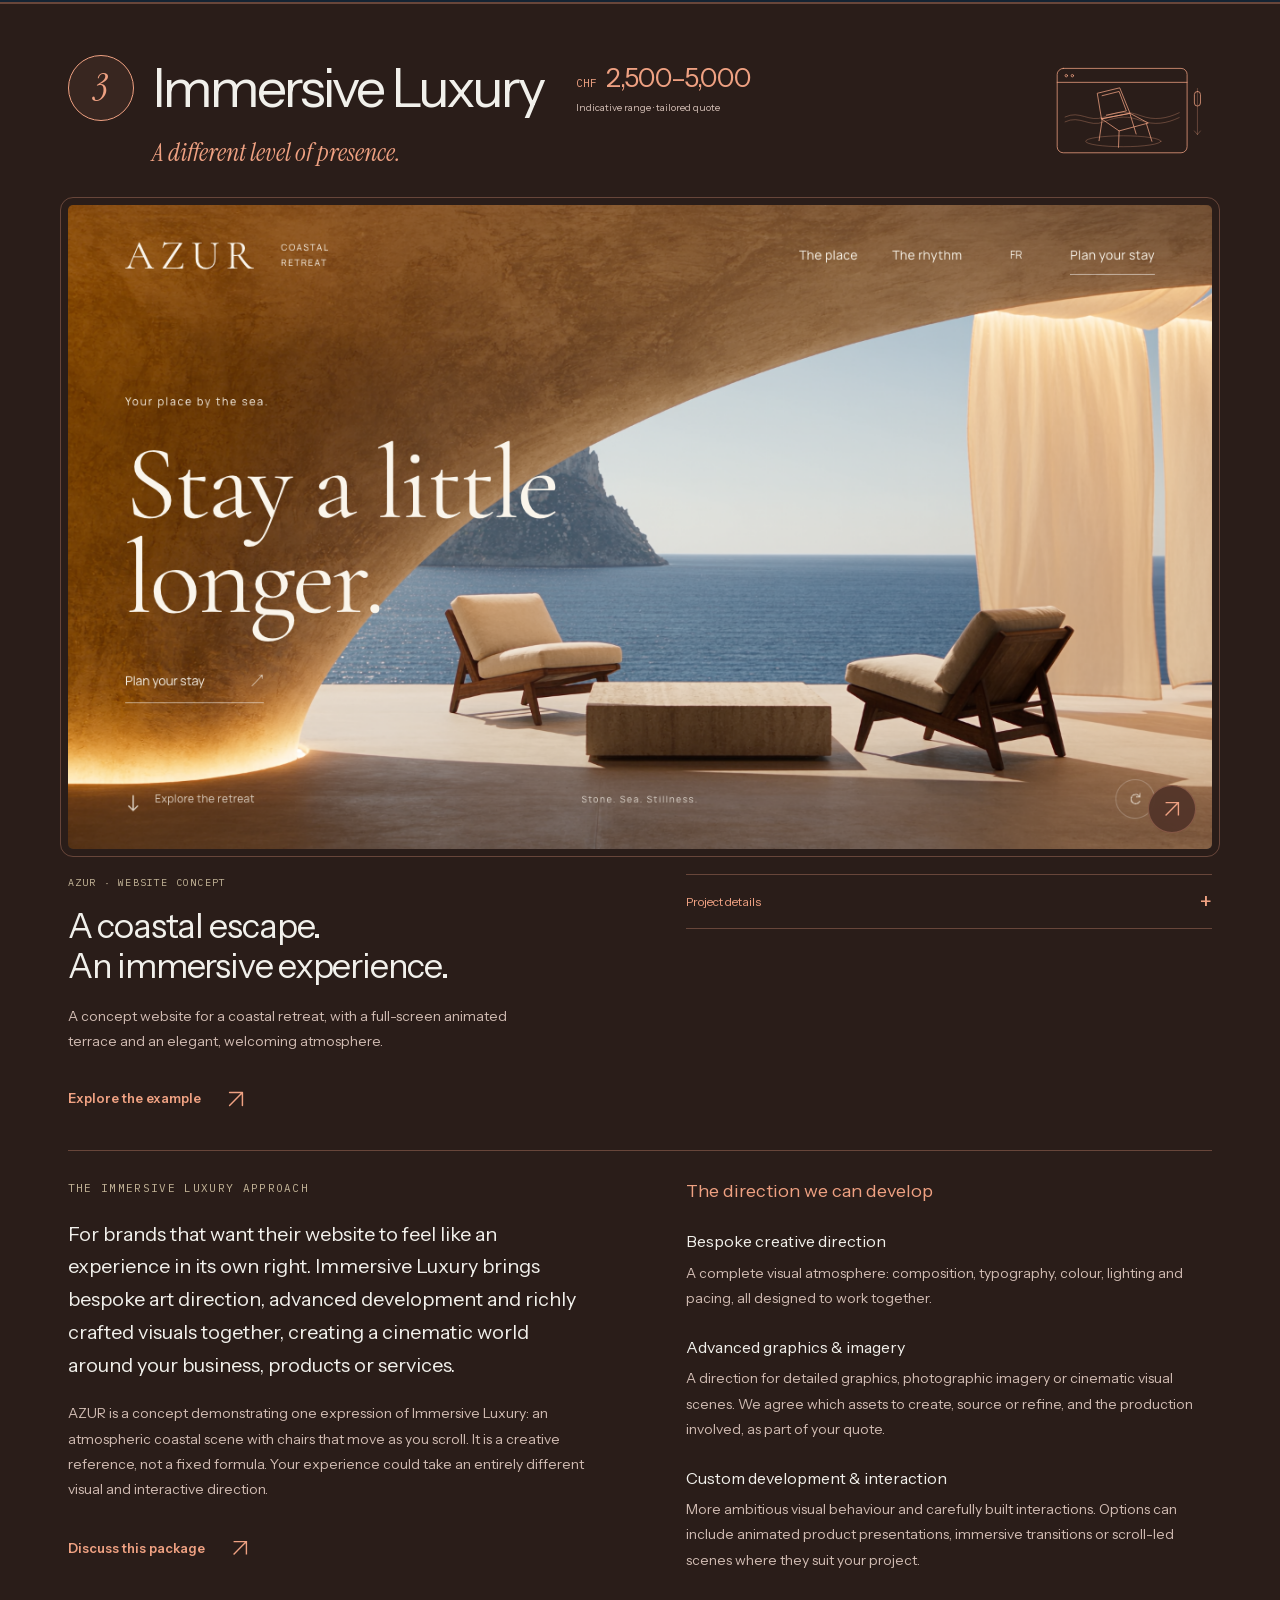
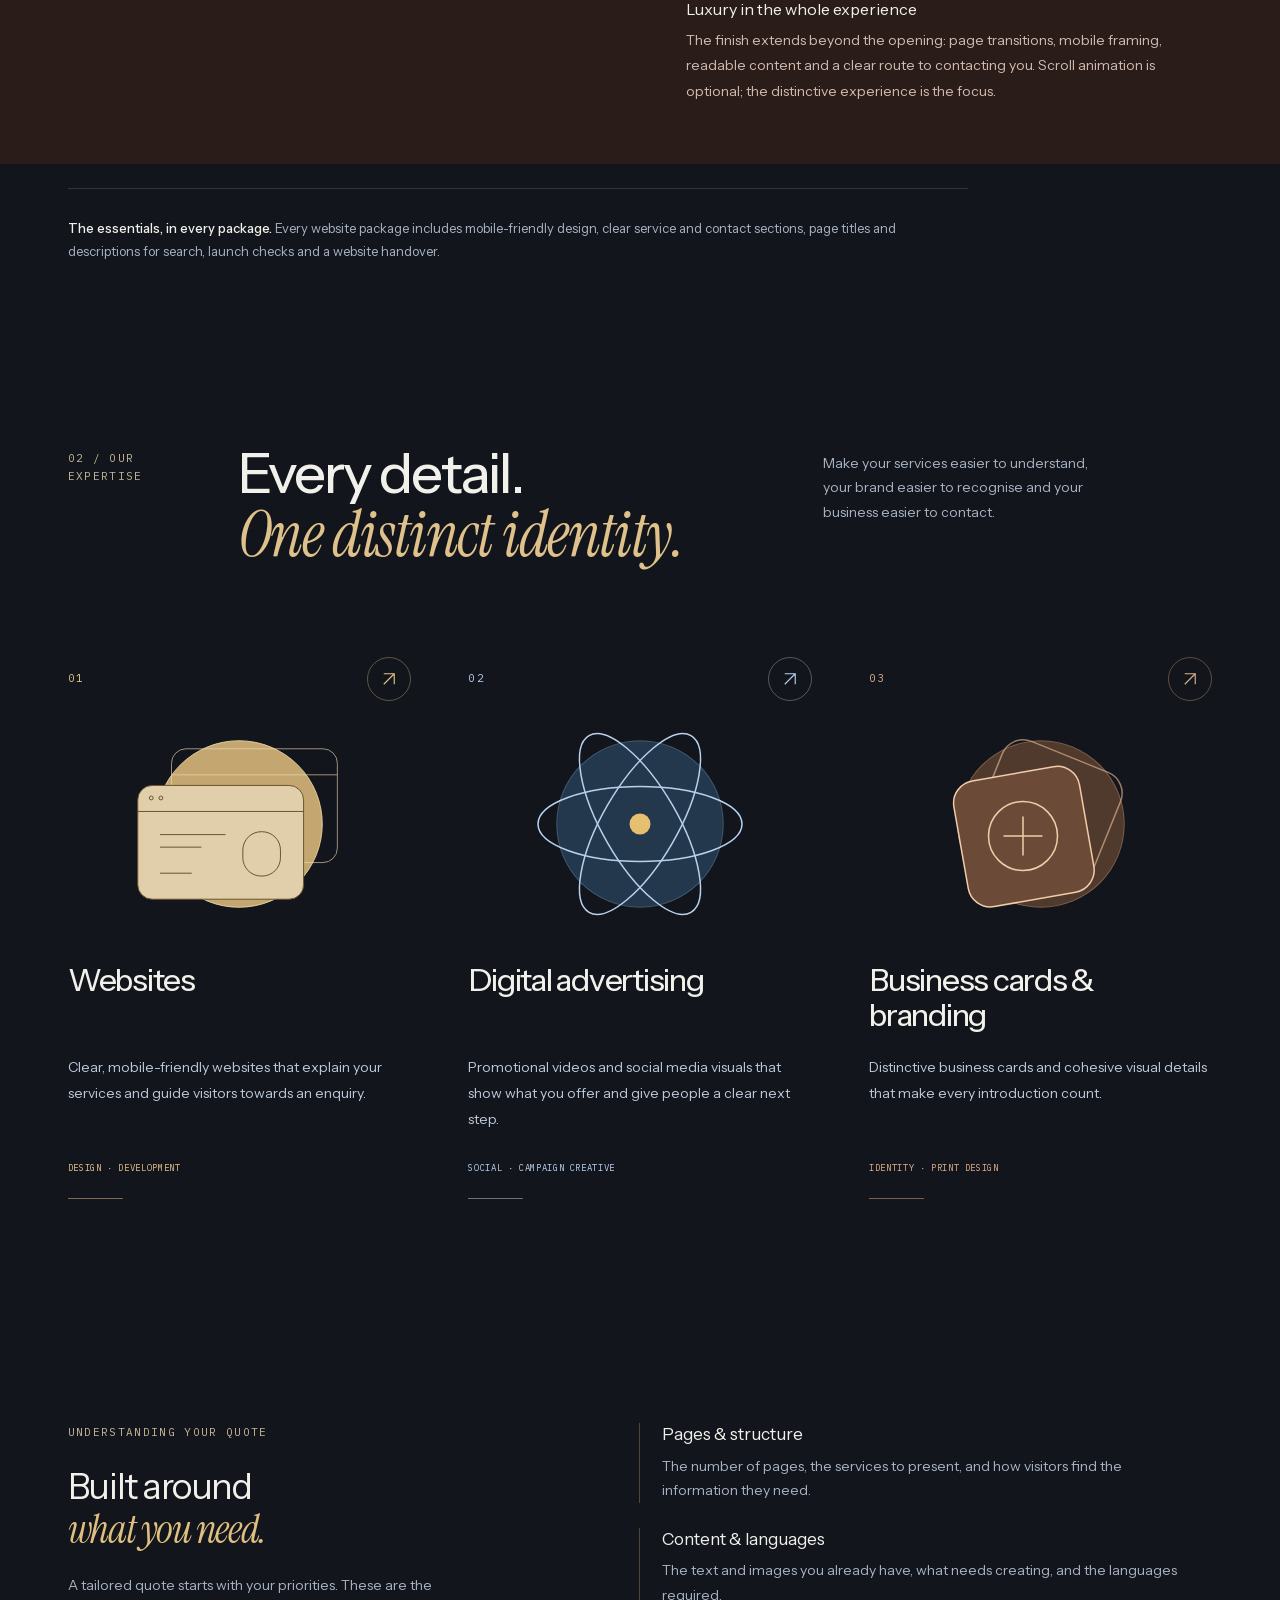
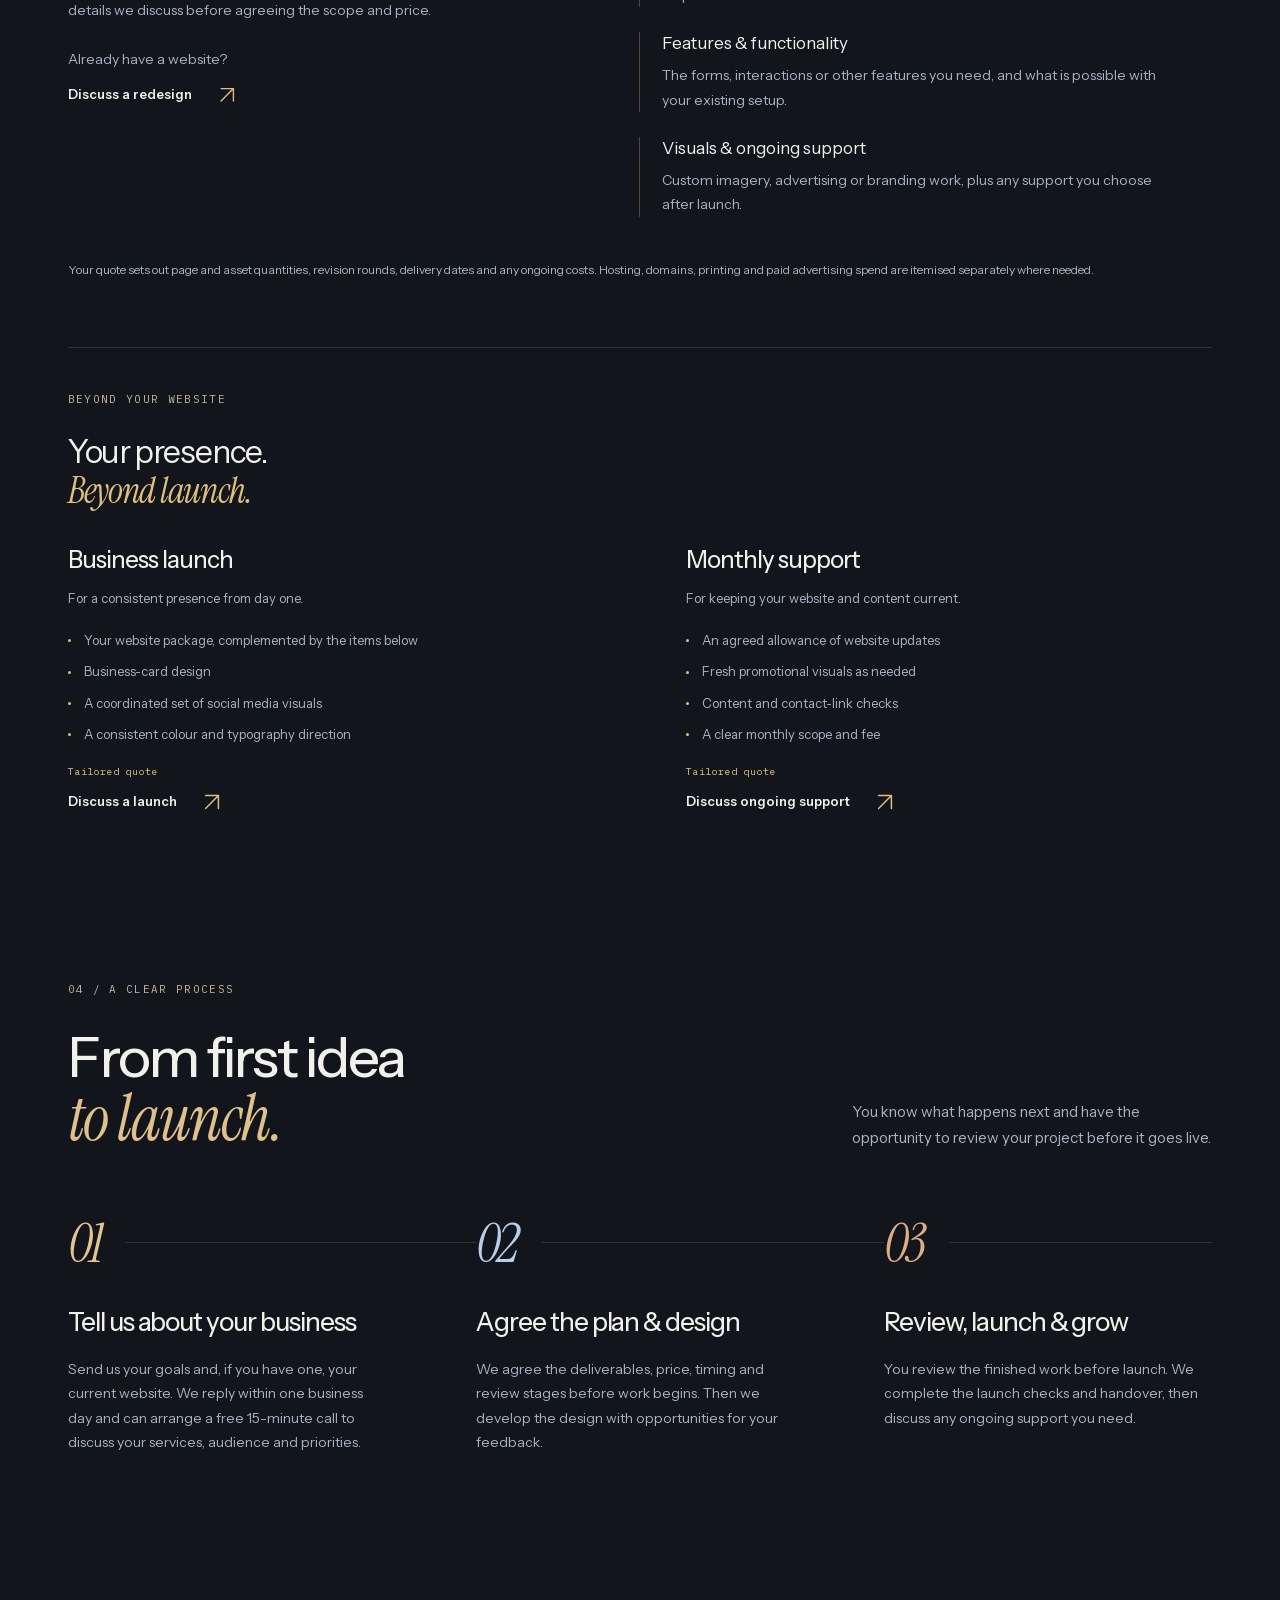
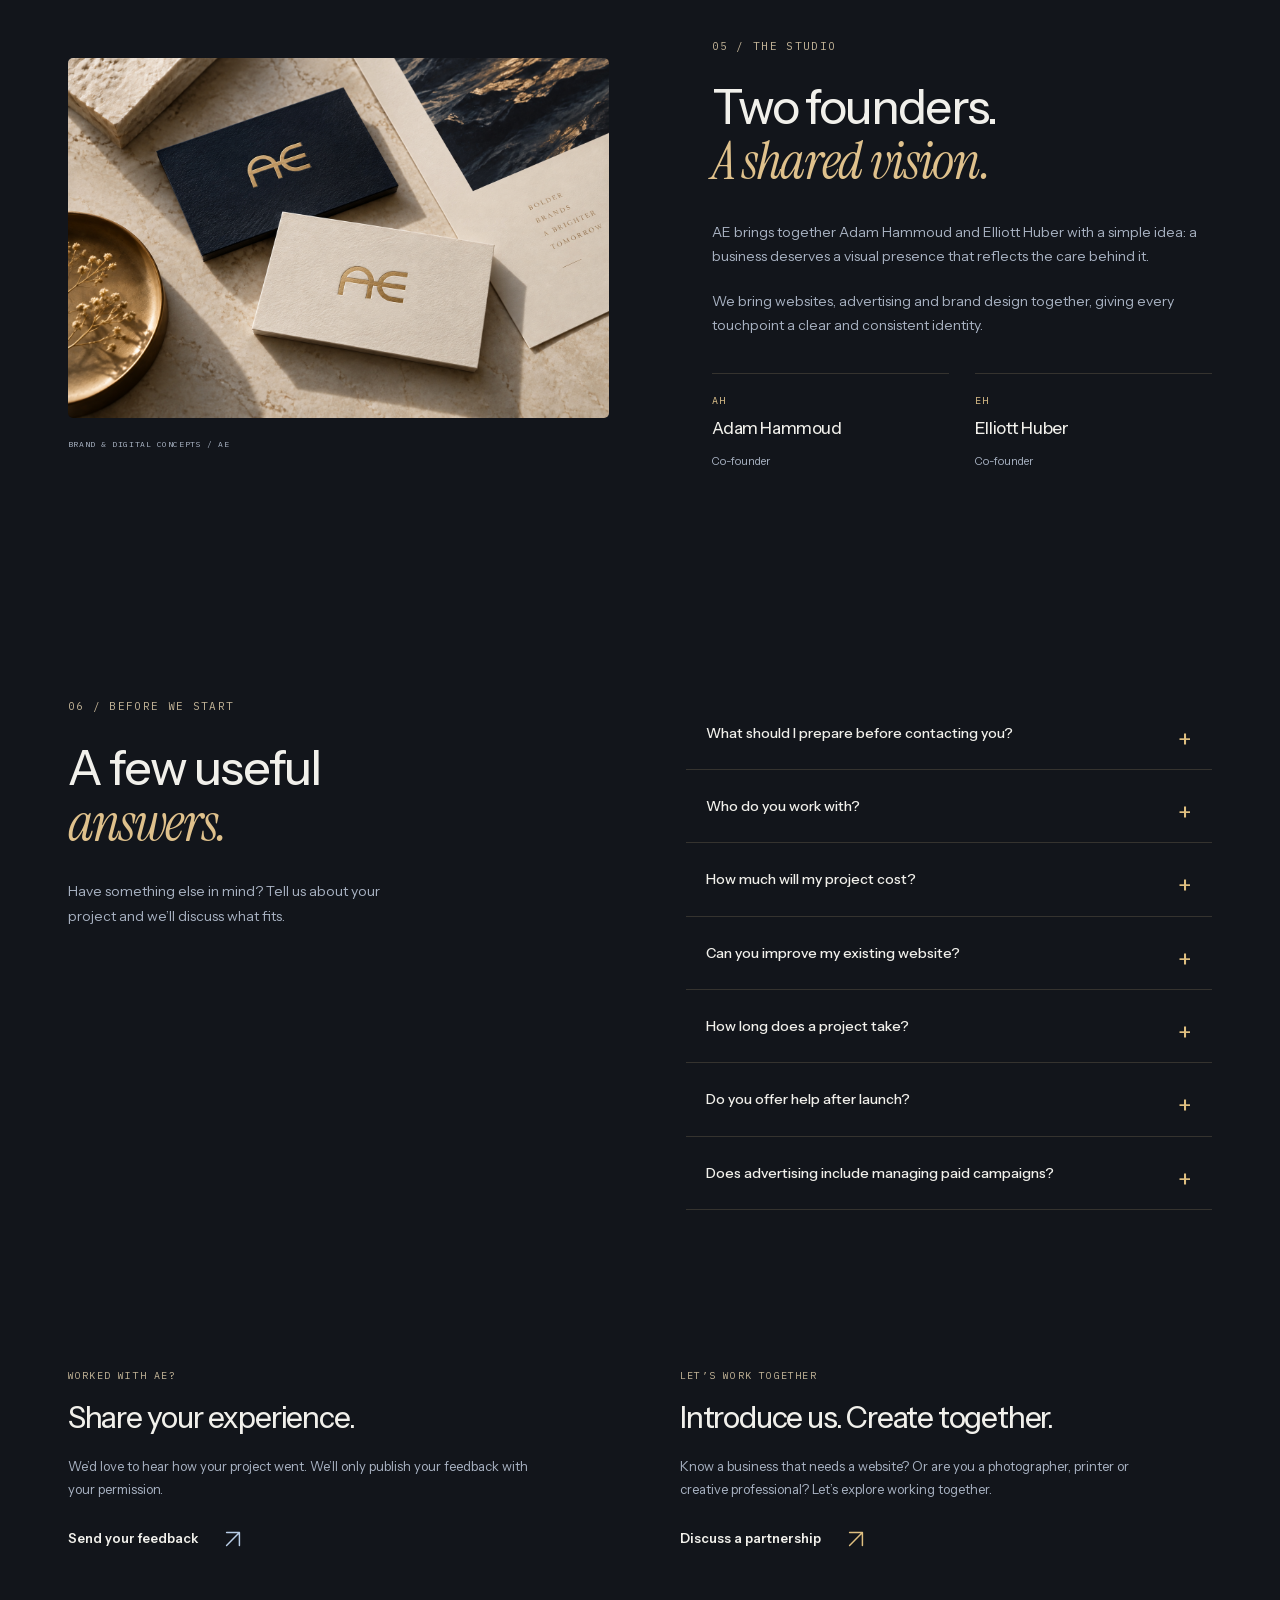
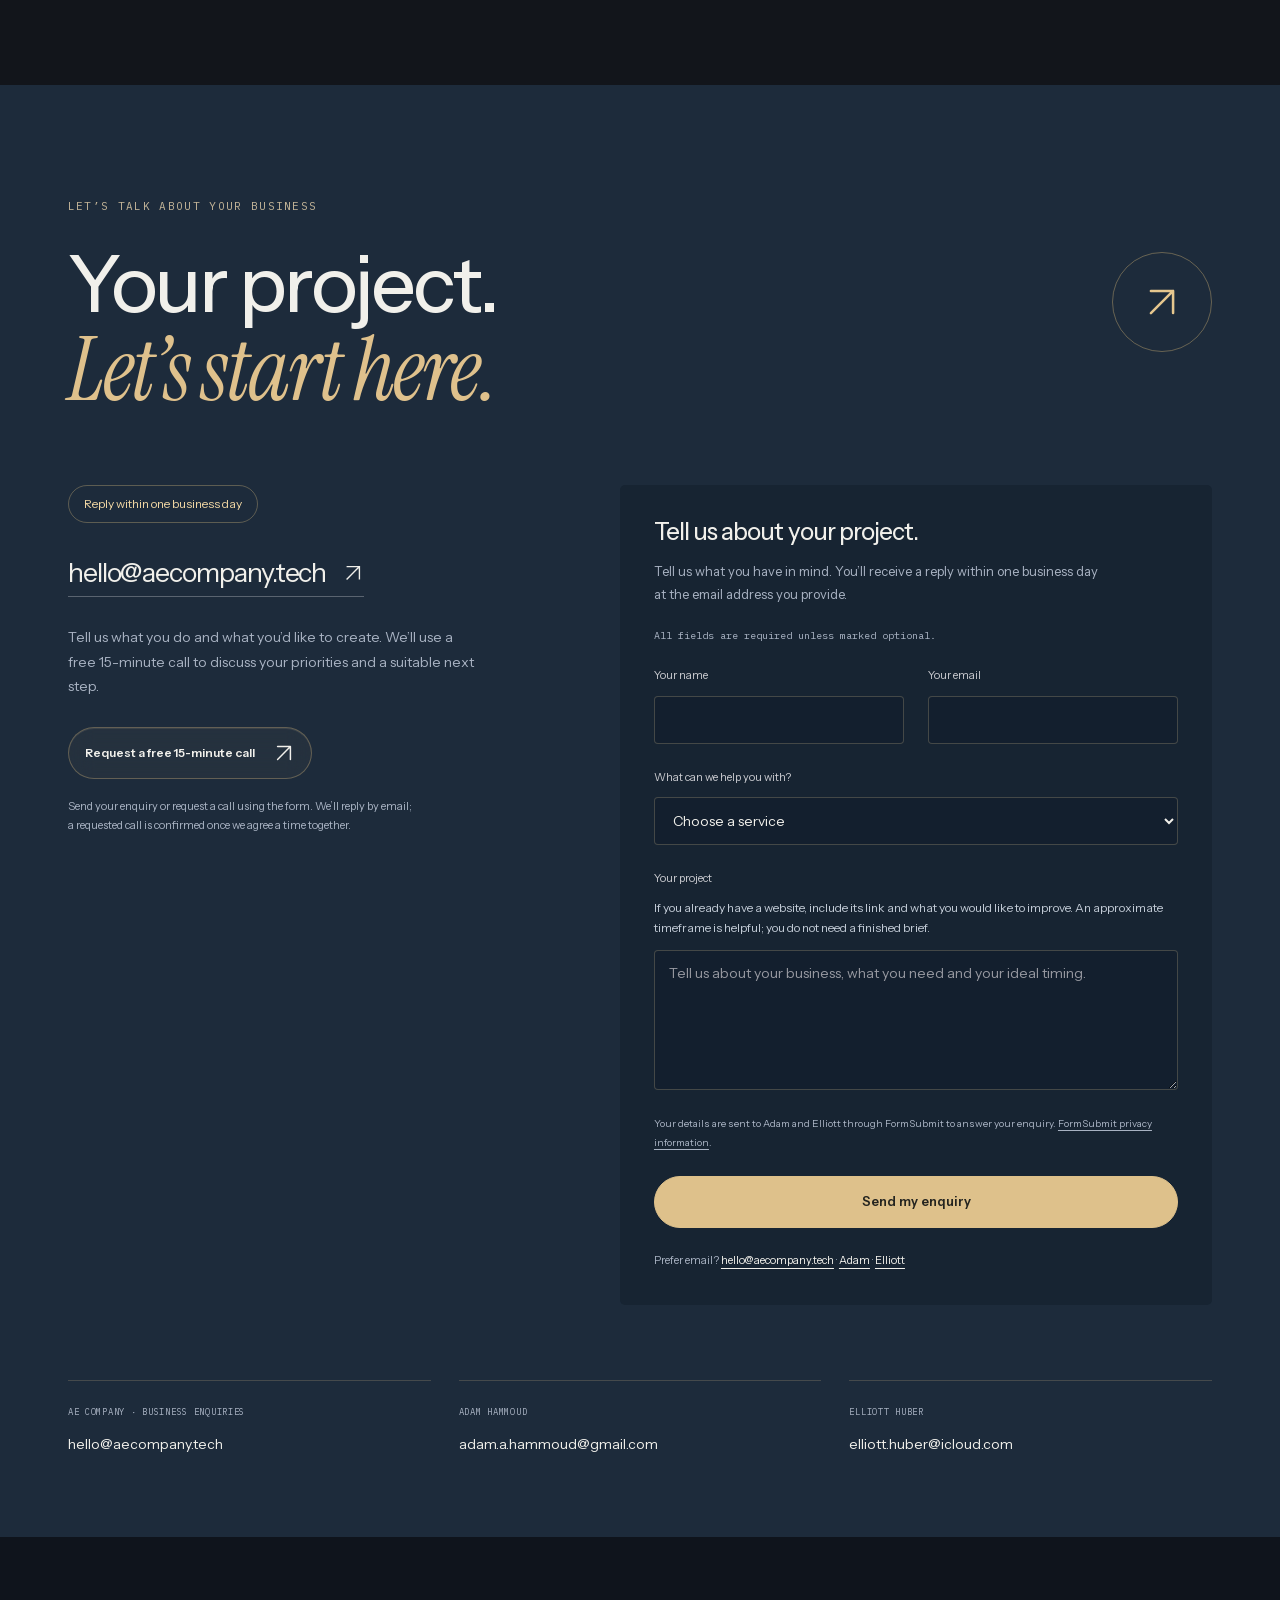
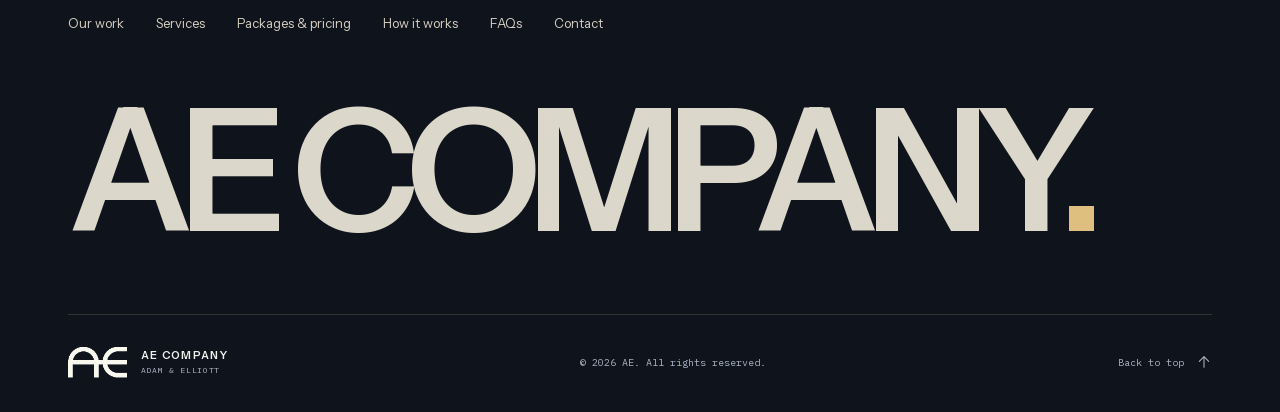
==== commit a2c0408d: "Remove Alant promotional video from both language pages" ====
--- a/index.html
+++ b/index.html
@@ -22,7 +22,7 @@
 
 
 
-<link rel="preload" as="font" href="assets/fonts/instrument-sans-latin.woff2" type="font/woff2" crossorigin=""><link rel="preload" as="font" href="assets/fonts/instrument-serif-italic-latin.woff2" type="font/woff2" crossorigin=""><link rel="preload" as="image" href="assets/alpine/opening.jpg"><link rel="stylesheet" href="design.css?v=20261015-alpine-left-2"><link rel="stylesheet" href="refinements.css?v=20261015-gold-1"><script src="site.js?v=20261016-tier-motion-1" defer=""></script><script src="contact-form.js?v=20261016-clarity-2" defer=""></script><script src="ad-player.js?v=20261015-atelier-2" defer=""></script><meta property="og:title" content="AE Company — Websites &amp; Brand Design for Small Businesses"><meta property="og:description" content="Websites, advertising visuals and brand design for independent professionals and small businesses. Explore our work and arrange a free 15-minute project call."><meta property="og:type" content="website"><meta property="og:url" content="https://aecompany.tech/"><meta property="og:image" content="https://aecompany.tech/assets/alpine/still.jpg"><meta property="og:locale" content="en_GB"><link rel="stylesheet" href="constellation.css?v=20261016-stars-1"><script src="constellation.js?v=20261016-stars-1" defer></script><link rel="stylesheet" href="clarity.css?v=20261016-palettes-1"></head>
+<link rel="preload" as="font" href="assets/fonts/instrument-sans-latin.woff2" type="font/woff2" crossorigin=""><link rel="preload" as="font" href="assets/fonts/instrument-serif-italic-latin.woff2" type="font/woff2" crossorigin=""><link rel="preload" as="image" href="assets/alpine/opening.jpg"><link rel="stylesheet" href="design.css?v=20261015-alpine-left-2"><link rel="stylesheet" href="refinements.css?v=20261015-gold-1"><script src="site.js?v=20261016-tier-motion-1" defer=""></script><script src="contact-form.js?v=20261016-clarity-2" defer=""></script><meta property="og:title" content="AE Company — Websites &amp; Brand Design for Small Businesses"><meta property="og:description" content="Websites, advertising visuals and brand design for independent professionals and small businesses. Explore our work and arrange a free 15-minute project call."><meta property="og:type" content="website"><meta property="og:url" content="https://aecompany.tech/"><meta property="og:image" content="https://aecompany.tech/assets/alpine/still.jpg"><meta property="og:locale" content="en_GB"><link rel="stylesheet" href="constellation.css?v=20261016-stars-1"><script src="constellation.js?v=20261016-stars-1" defer></script><link rel="stylesheet" href="clarity.css?v=20261016-palettes-1"></head>
 <body>
 <svg width="0" height="0" aria-hidden="true" style="position:absolute"><defs><filter id="ae-monogram-cutout" color-interpolation-filters="sRGB"><feColorMatrix type="matrix" values="0 0 0 0 0.973 0 0 0 0 0.973 0 0 0 0 0.933 1.3 0 0 0 -0.25"></feColorMatrix></filter></defs></svg>
 <a class="skip" href="#main">Skip to content</a>
@@ -89,10 +89,7 @@
  </article></div>
  <div class="tier-story reveal"><div class="tier-overview"><p class="eyebrow">THE IMMERSIVE LUXURY APPROACH</p><p class="tier-description">For brands that want their website to feel like an experience in its own right. Immersive Luxury brings bespoke art direction, advanced development and richly crafted visuals together, creating a cinematic world around your business, products or services.</p><p class="tier-example-note">AZUR is a concept demonstrating one expression of Immersive Luxury: an atmospheric coastal scene with chairs that move as you scroll. It is a creative reference, not a fixed formula. Your experience could take an entirely different visual and interactive direction.</p><a class="text-link tier-cta" href="#enquiry" data-enquiry-service="website" data-enquiry-package="Immersive Luxury">Discuss this package <svg class="ae-icon" viewBox="0 0 24 24" fill="none" stroke="currentColor" stroke-width="1.5" aria-hidden="true"><path d="M5 19 19 5M5 5h14v14"/></svg></a></div><div class="tier-capabilities"><h4>The direction we can develop</h4><dl><div><dt>Bespoke creative direction</dt><dd>A complete visual atmosphere: composition, typography, colour, lighting and pacing, all designed to work together.</dd></div><div><dt>Advanced graphics & imagery</dt><dd>A direction for detailed graphics, photographic imagery or cinematic visual scenes. We agree which assets to create, source or refine, and the production involved, as part of your quote.</dd></div><div><dt>Custom development & interaction</dt><dd>More ambitious visual behaviour and carefully built interactions. Options can include animated product presentations, immersive transitions or scroll-led scenes where they suit your project.</dd></div><div><dt>Luxury in the whole experience</dt><dd>The finish extends beyond the opening: page transitions, mobile framing, readable content and a clear route to contacting you. Scroll animation is optional; the distinctive experience is the focus.</dd></div></dl></div></div>
 </article></div><p class="tier-common"><strong>The essentials, in every package.</strong> Every website package includes mobile-friendly design, clear service and contact sections, page titles and descriptions for search, launch checks and a website handover.</p></div></section>
-  <section class="services section" id="services"><div class="section-heading reveal"><p class="eyebrow">02 / OUR EXPERTISE</p><h2>Every detail.<br><em>One distinct identity.</em></h2><p>Make your services easier to understand, your brand easier to recognise and your business easier to contact.</p></div><div class="service-list"><article class="reveal"><a class="service-card-link" href="#enquiry" data-enquiry-service="website" aria-label="Discuss your project: Websites"><div class="service-card-top"><span class="number">01</span><span class="service-card-arrow"><svg class="ae-icon" viewBox="0 0 24 24" fill="none" stroke="currentColor" stroke-width="1.5" aria-hidden="true"><path d="M5 19 19 5M5 5h14v14"></path></svg></span></div><div class="service-art"><svg viewBox="0 0 280 190" fill="none" aria-hidden="true"><g class="art-back"><rect x="70" y="17" width="172" height="118" rx="15"></rect><path d="M70 44h172"></path></g><g class="art-front"><rect x="35" y="55" width="172" height="118" rx="15"></rect><path d="M35 82h172M58 106h68M58 119h43M58 146h33"></path><rect x="144" y="103" width="39" height="46" rx="19"></rect><circle cx="49" cy="68" r="2"></circle><circle cx="59" cy="68" r="2"></circle></g></svg></div><div class="service-copy"><h3>Websites</h3><p>Clear, mobile-friendly websites that explain your services and guide visitors towards an enquiry.</p></div><span class="service-tag">DESIGN · DEVELOPMENT</span></a></article><article class="reveal"><a class="service-card-link" href="#enquiry" data-enquiry-service="advertising" aria-label="Discuss your project: Digital advertising"><div class="service-card-top"><span class="number">02</span><span class="service-card-arrow"><svg class="ae-icon" viewBox="0 0 24 24" fill="none" stroke="currentColor" stroke-width="1.5" aria-hidden="true"><path d="M5 19 19 5M5 5h14v14"></path></svg></span></div><div class="service-art"><svg viewBox="0 0 180 140" fill="none" aria-hidden="true"><g class="art-orbit"><ellipse cx="90" cy="70" rx="68" ry="25"></ellipse><ellipse cx="90" cy="70" rx="68" ry="25" transform="rotate(60 90 70)"></ellipse><ellipse cx="90" cy="70" rx="68" ry="25" transform="rotate(120 90 70)"></ellipse></g><circle cx="90" cy="70" r="7" class="art-core"></circle></svg></div><div class="service-copy"><h3>Digital advertising</h3><p>Promotional videos and social media visuals that show what you offer and give people a clear next step.</p></div><span class="service-tag">SOCIAL · CAMPAIGN CREATIVE</span></a></article><article class="reveal"><a class="service-card-link" href="#enquiry" data-enquiry-service="branding" aria-label="Discuss your project: Business cards &amp; branding"><div class="service-card-top"><span class="number">03</span><span class="service-card-arrow"><svg class="ae-icon" viewBox="0 0 24 24" fill="none" stroke="currentColor" stroke-width="1.5" aria-hidden="true"><path d="M5 19 19 5M5 5h14v14"></path></svg></span></div><div class="service-art"><svg viewBox="0 0 180 140" fill="none" aria-hidden="true"><g class="art-back"><rect x="51" y="22" width="85" height="85" rx="15" transform="rotate(22 93 64)"></rect></g><g class="art-front"><rect x="36" y="36" width="85" height="85" rx="15" transform="rotate(-10 78 78)"></rect><circle cx="78" cy="78" r="23"></circle><path d="M65 78h26M78 65v26"></path></g></svg></div><div class="service-copy"><h3>Business cards &amp; branding</h3><p>Distinctive business cards and cohesive visual details that make every introduction count.</p></div><span class="service-tag">IDENTITY · PRINT DESIGN</span></a></article></div></section><section class="ae-film section" id="ae-film" aria-labelledby="ae-film-title">
-  <div class="ae-film-copy"><p class="eyebrow">Our work in 30 seconds</p><h3 id="ae-film-title">See AE in action.</h3><p>Take a closer look at the website we created for Alant Nutrition—from a clear introduction to a welcoming way to get in touch.</p><p class="ae-film-note">English narration</p><a class="button" href="#enquiry">Let’s talk about your project</a></div>
-  <div class="ae-film-player"><button class="ae-film-play" type="button" hidden="">Play the film</button><video controls="" playsinline="" preload="metadata" poster="ae-film-poster.jpg" width="1080" height="1920" aria-label="Alant Nutrition website walkthrough"><source src="ae-film-web-en.mp4" type="video/mp4">Your browser does not support embedded video. <a href="ae-film-web-en.mp4">Download the walkthrough</a>.</video><p class="ae-film-status" role="status" aria-live="polite"></p><a class="ae-film-direct" href="ae-film-web-en.mp4" target="_blank" rel="noopener">Open the video</a></div>
-</section>
+  <section class="services section" id="services"><div class="section-heading reveal"><p class="eyebrow">02 / OUR EXPERTISE</p><h2>Every detail.<br><em>One distinct identity.</em></h2><p>Make your services easier to understand, your brand easier to recognise and your business easier to contact.</p></div><div class="service-list"><article class="reveal"><a class="service-card-link" href="#enquiry" data-enquiry-service="website" aria-label="Discuss your project: Websites"><div class="service-card-top"><span class="number">01</span><span class="service-card-arrow"><svg class="ae-icon" viewBox="0 0 24 24" fill="none" stroke="currentColor" stroke-width="1.5" aria-hidden="true"><path d="M5 19 19 5M5 5h14v14"></path></svg></span></div><div class="service-art"><svg viewBox="0 0 280 190" fill="none" aria-hidden="true"><g class="art-back"><rect x="70" y="17" width="172" height="118" rx="15"></rect><path d="M70 44h172"></path></g><g class="art-front"><rect x="35" y="55" width="172" height="118" rx="15"></rect><path d="M35 82h172M58 106h68M58 119h43M58 146h33"></path><rect x="144" y="103" width="39" height="46" rx="19"></rect><circle cx="49" cy="68" r="2"></circle><circle cx="59" cy="68" r="2"></circle></g></svg></div><div class="service-copy"><h3>Websites</h3><p>Clear, mobile-friendly websites that explain your services and guide visitors towards an enquiry.</p></div><span class="service-tag">DESIGN · DEVELOPMENT</span></a></article><article class="reveal"><a class="service-card-link" href="#enquiry" data-enquiry-service="advertising" aria-label="Discuss your project: Digital advertising"><div class="service-card-top"><span class="number">02</span><span class="service-card-arrow"><svg class="ae-icon" viewBox="0 0 24 24" fill="none" stroke="currentColor" stroke-width="1.5" aria-hidden="true"><path d="M5 19 19 5M5 5h14v14"></path></svg></span></div><div class="service-art"><svg viewBox="0 0 180 140" fill="none" aria-hidden="true"><g class="art-orbit"><ellipse cx="90" cy="70" rx="68" ry="25"></ellipse><ellipse cx="90" cy="70" rx="68" ry="25" transform="rotate(60 90 70)"></ellipse><ellipse cx="90" cy="70" rx="68" ry="25" transform="rotate(120 90 70)"></ellipse></g><circle cx="90" cy="70" r="7" class="art-core"></circle></svg></div><div class="service-copy"><h3>Digital advertising</h3><p>Promotional videos and social media visuals that show what you offer and give people a clear next step.</p></div><span class="service-tag">SOCIAL · CAMPAIGN CREATIVE</span></a></article><article class="reveal"><a class="service-card-link" href="#enquiry" data-enquiry-service="branding" aria-label="Discuss your project: Business cards &amp; branding"><div class="service-card-top"><span class="number">03</span><span class="service-card-arrow"><svg class="ae-icon" viewBox="0 0 24 24" fill="none" stroke="currentColor" stroke-width="1.5" aria-hidden="true"><path d="M5 19 19 5M5 5h14v14"></path></svg></span></div><div class="service-art"><svg viewBox="0 0 180 140" fill="none" aria-hidden="true"><g class="art-back"><rect x="51" y="22" width="85" height="85" rx="15" transform="rotate(22 93 64)"></rect></g><g class="art-front"><rect x="36" y="36" width="85" height="85" rx="15" transform="rotate(-10 78 78)"></rect><circle cx="78" cy="78" r="23"></circle><path d="M65 78h26M78 65v26"></path></g></svg></div><div class="service-copy"><h3>Business cards &amp; branding</h3><p>Distinctive business cards and cohesive visual details that make every introduction count.</p></div><span class="service-tag">IDENTITY · PRINT DESIGN</span></a></article></div></section>
 
 
 <section class="section packages-section" id="quote-guidance" aria-labelledby="quote-guide-title"><div class="quote-guide" aria-labelledby="quote-guide-title">
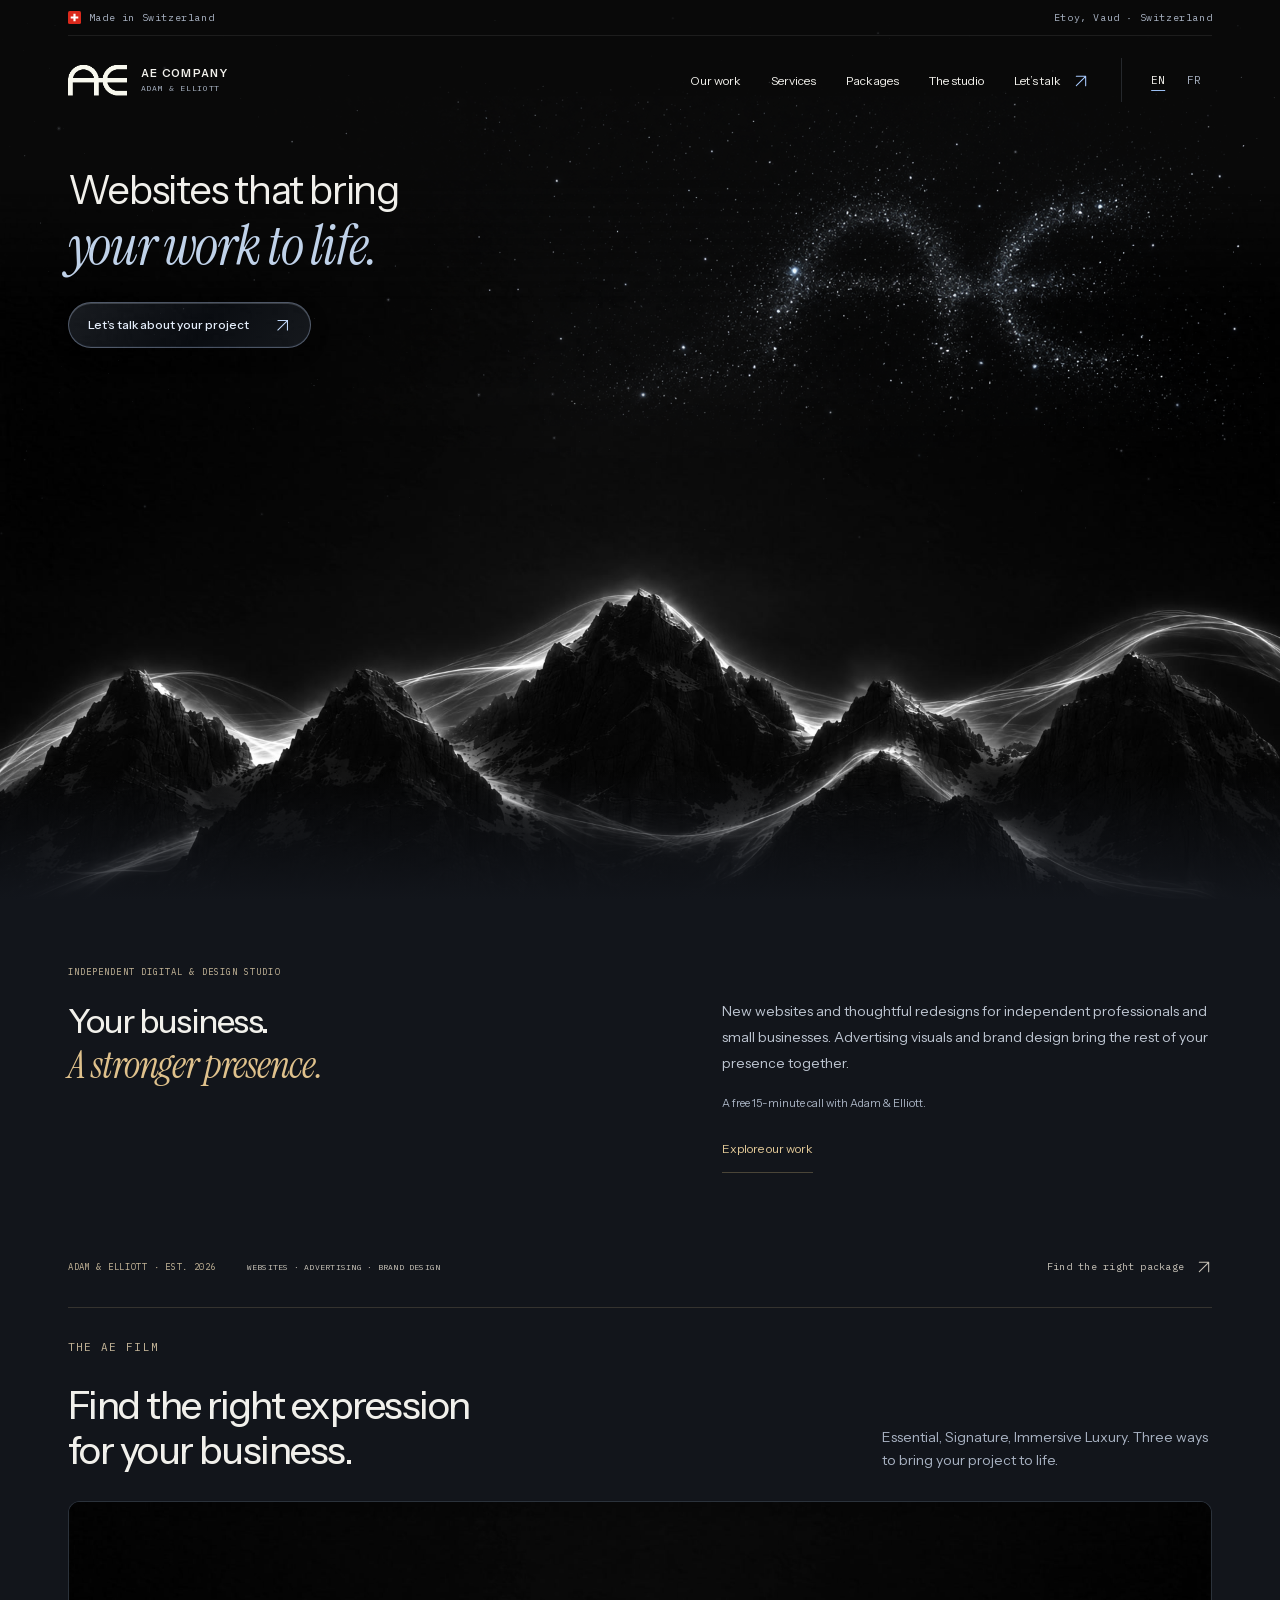
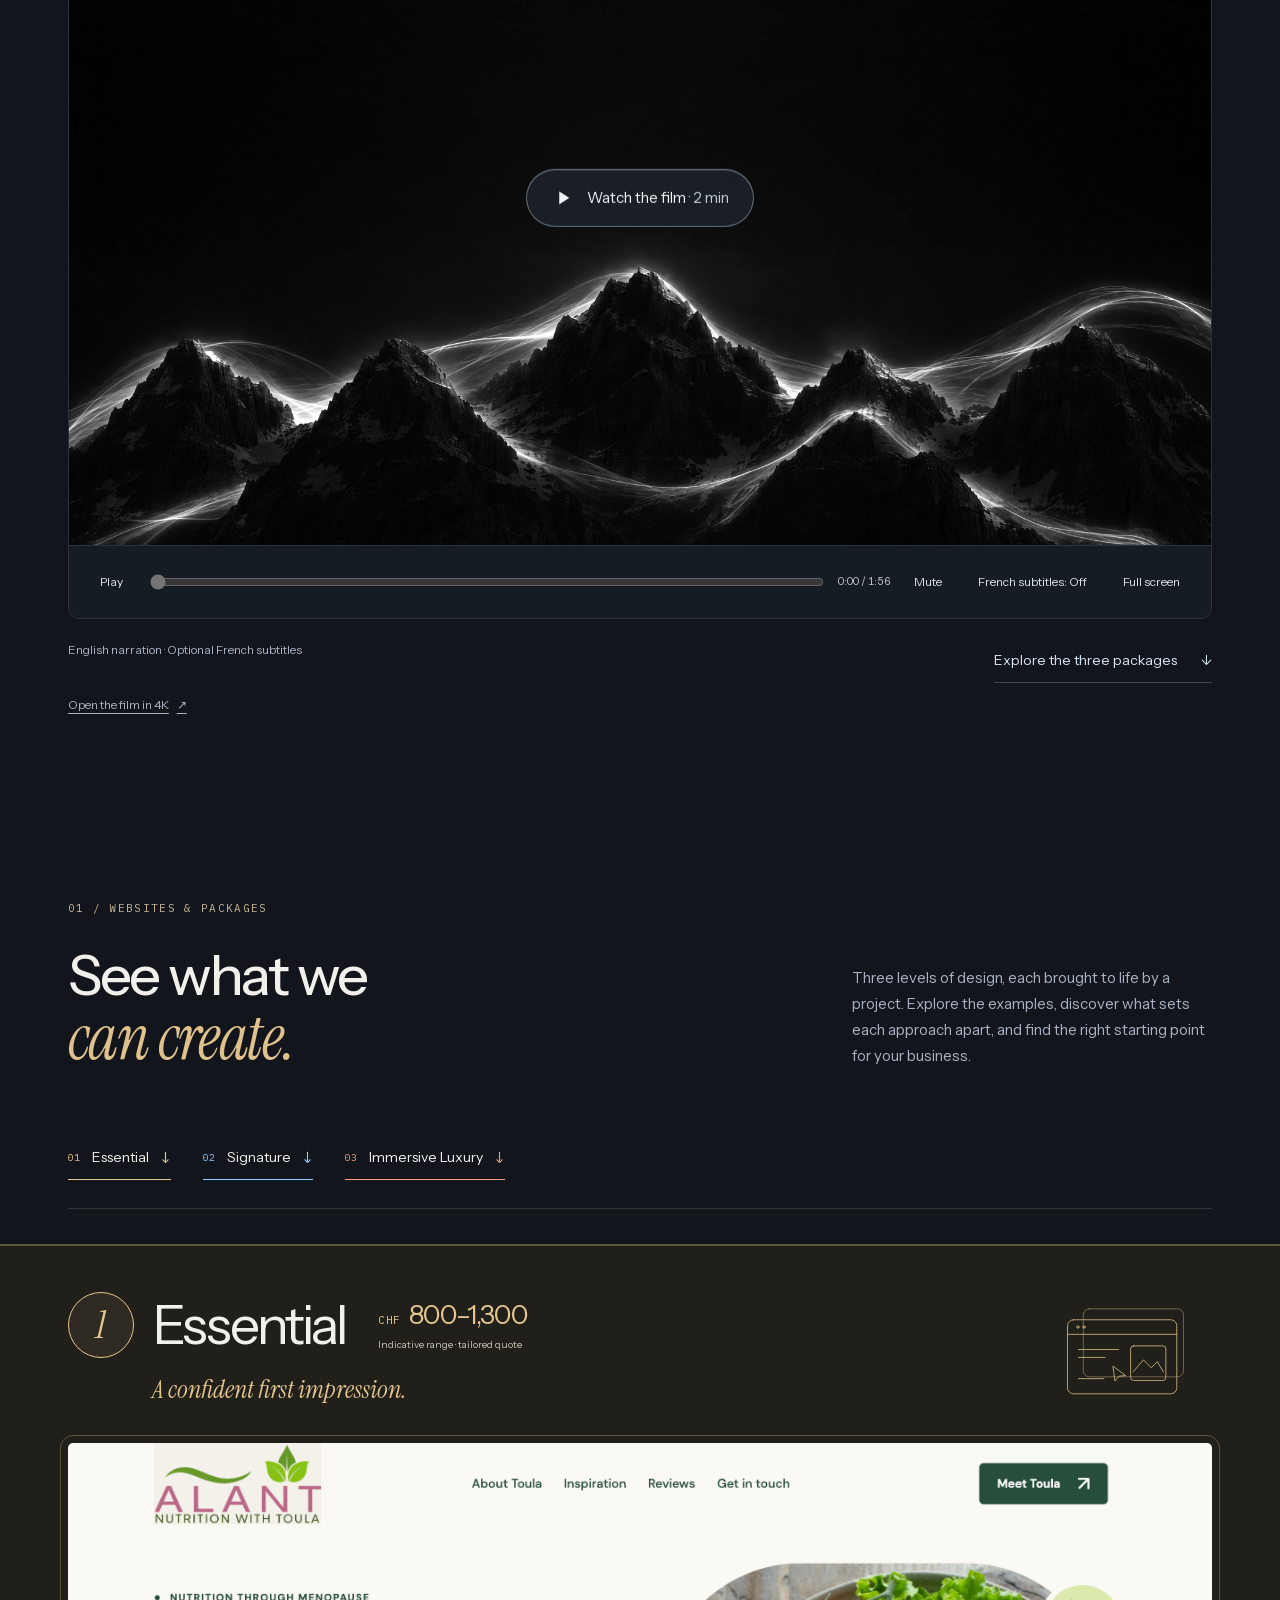
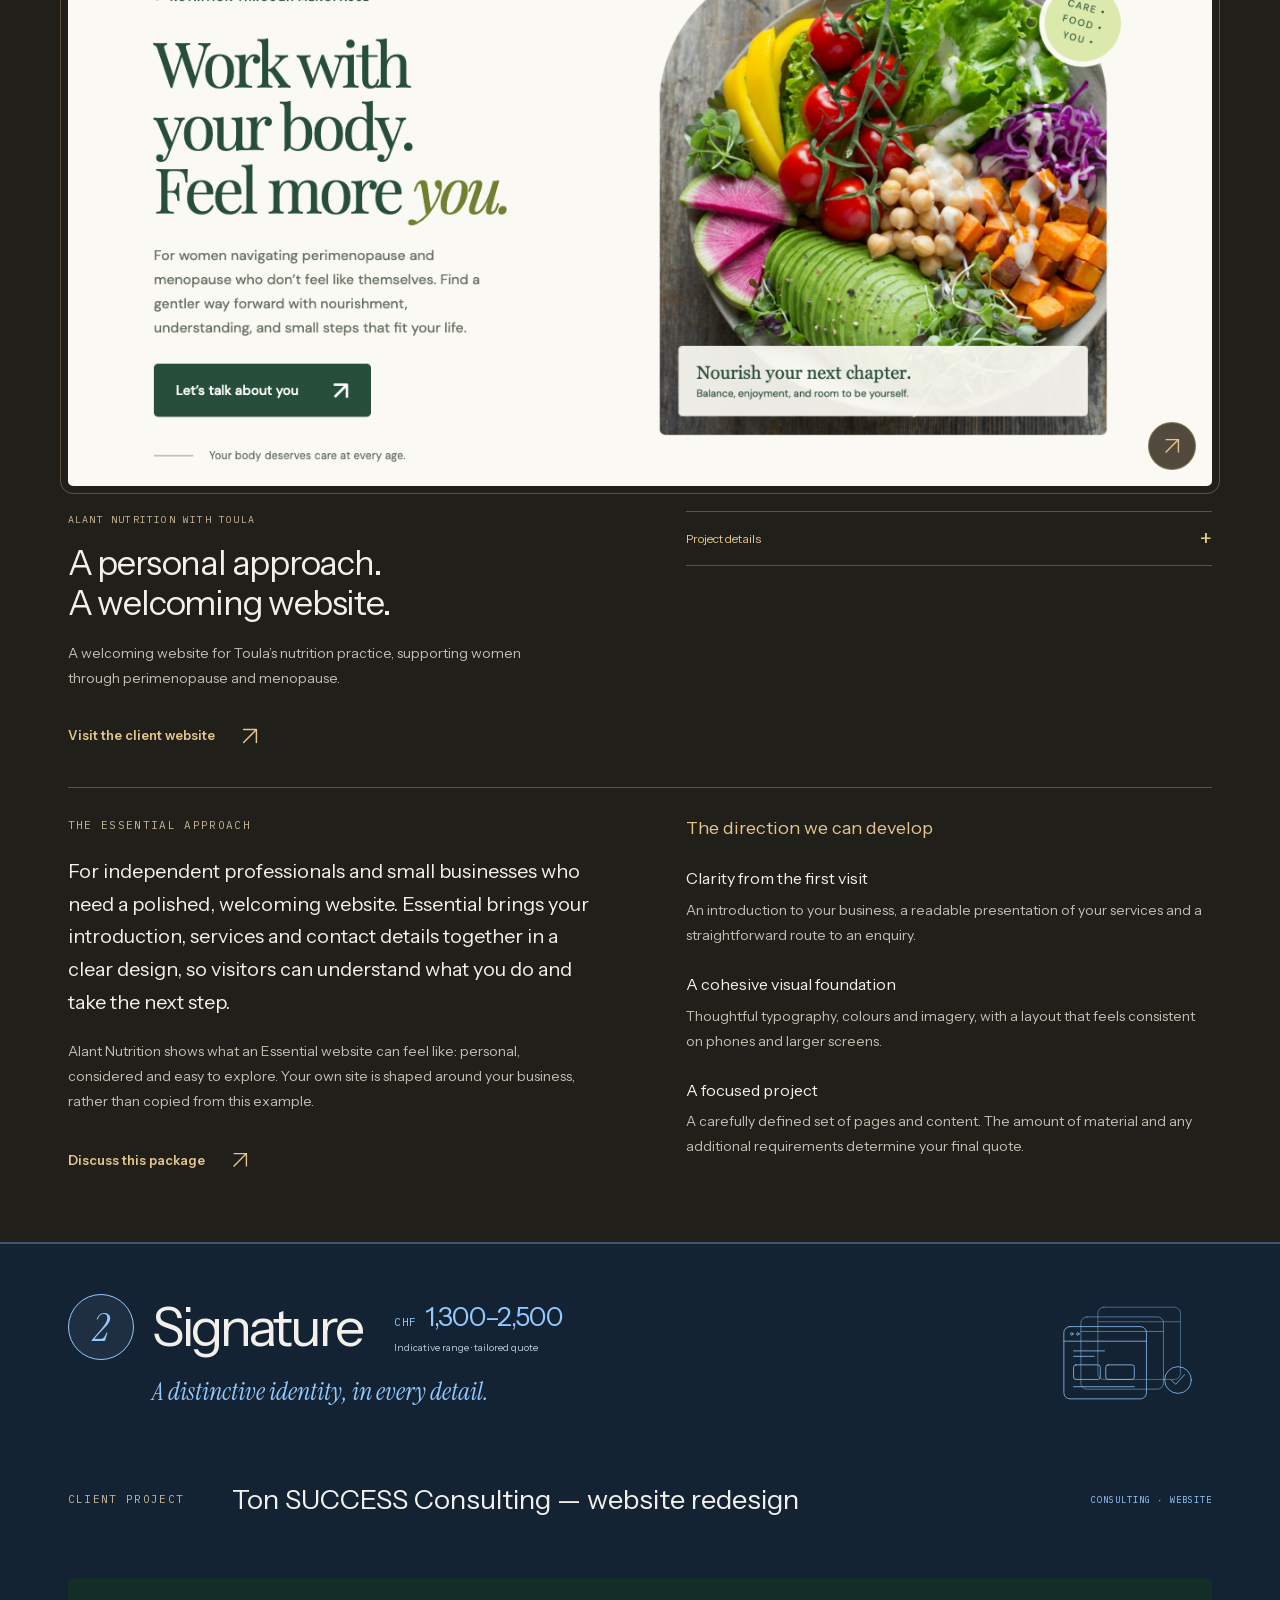
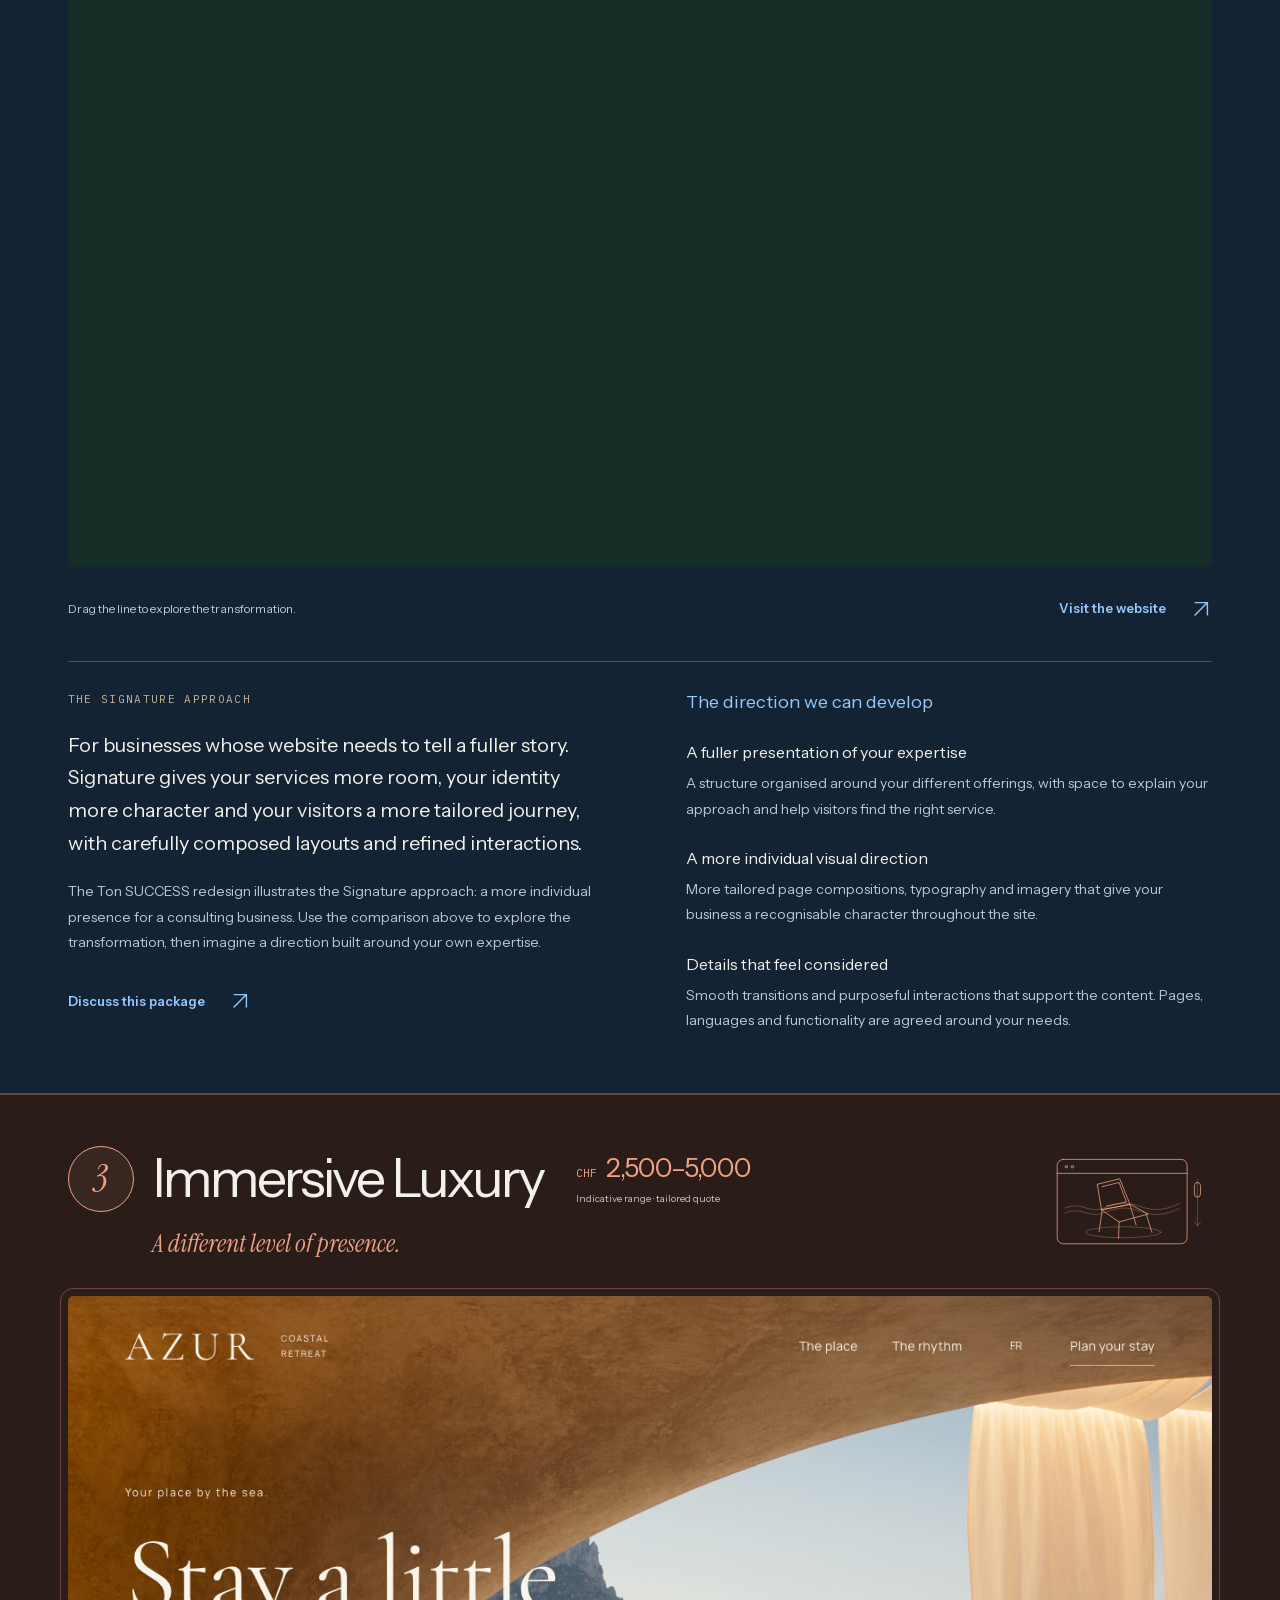
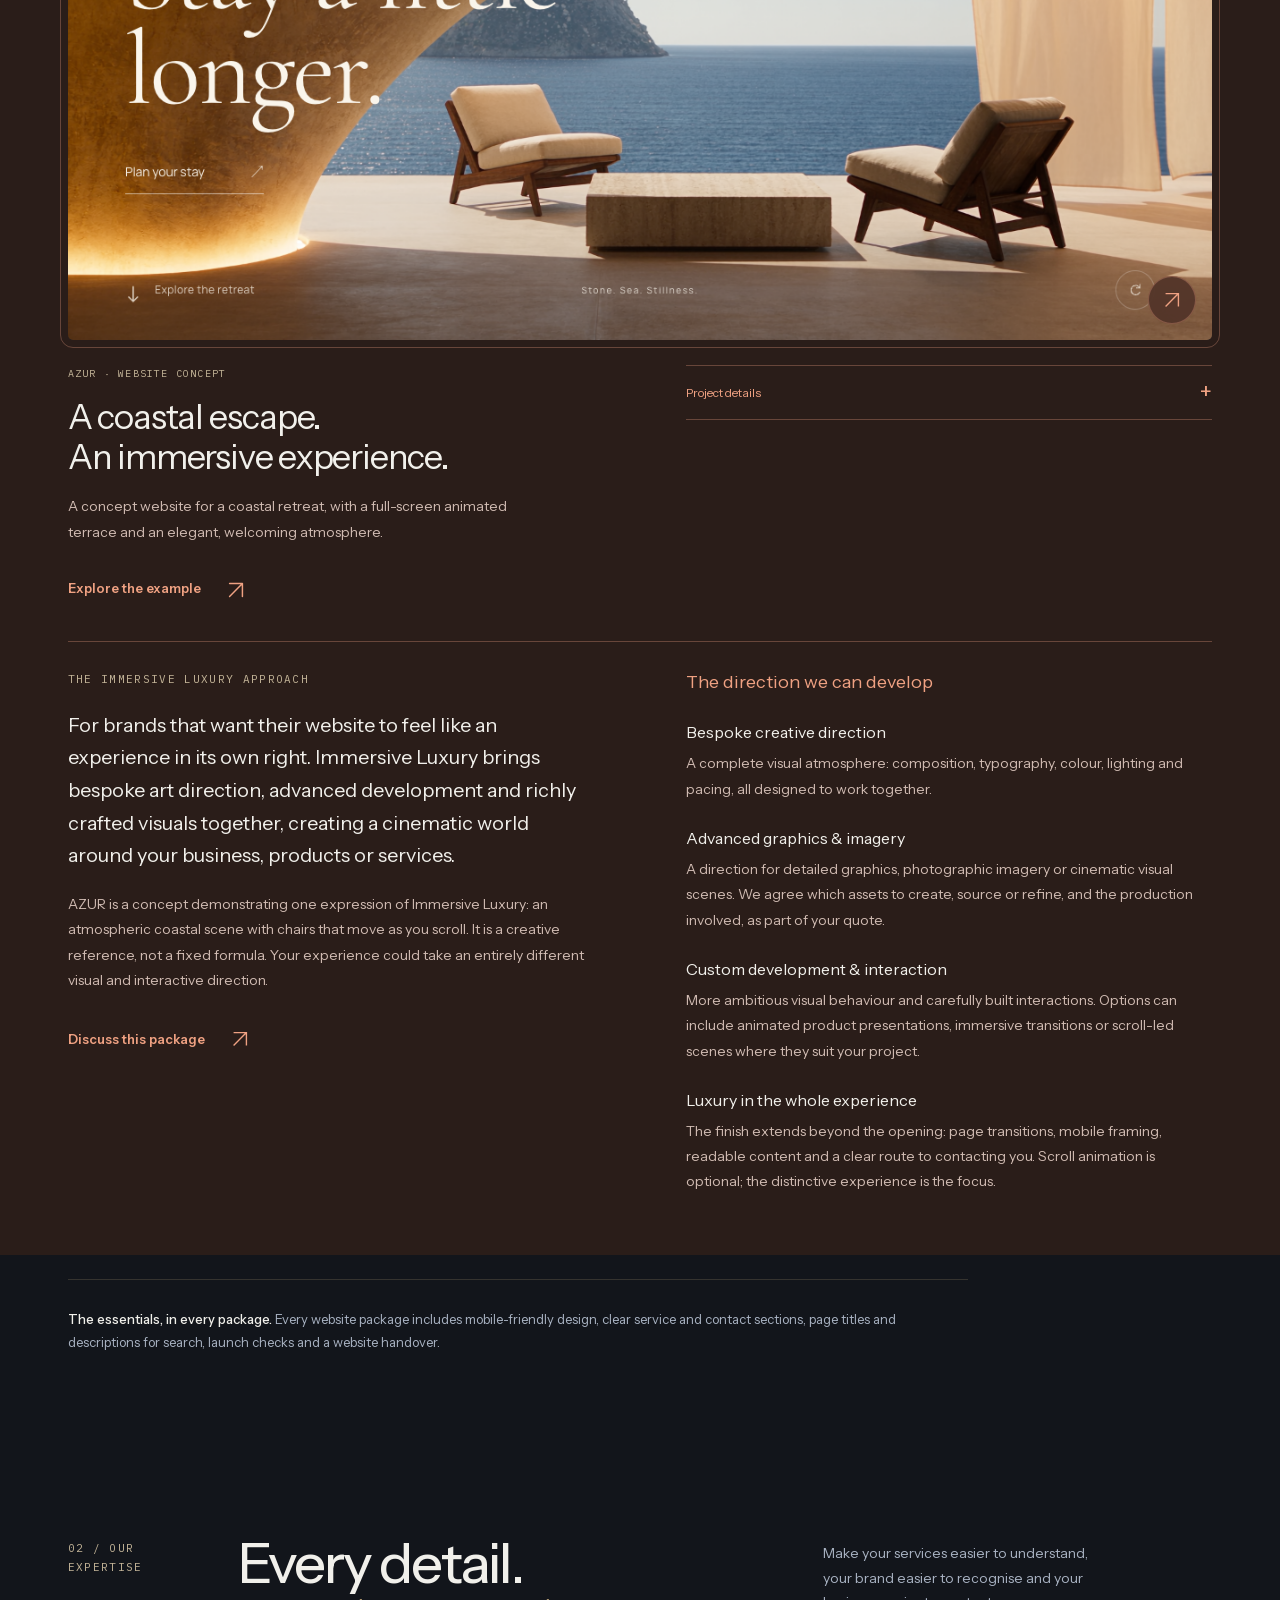
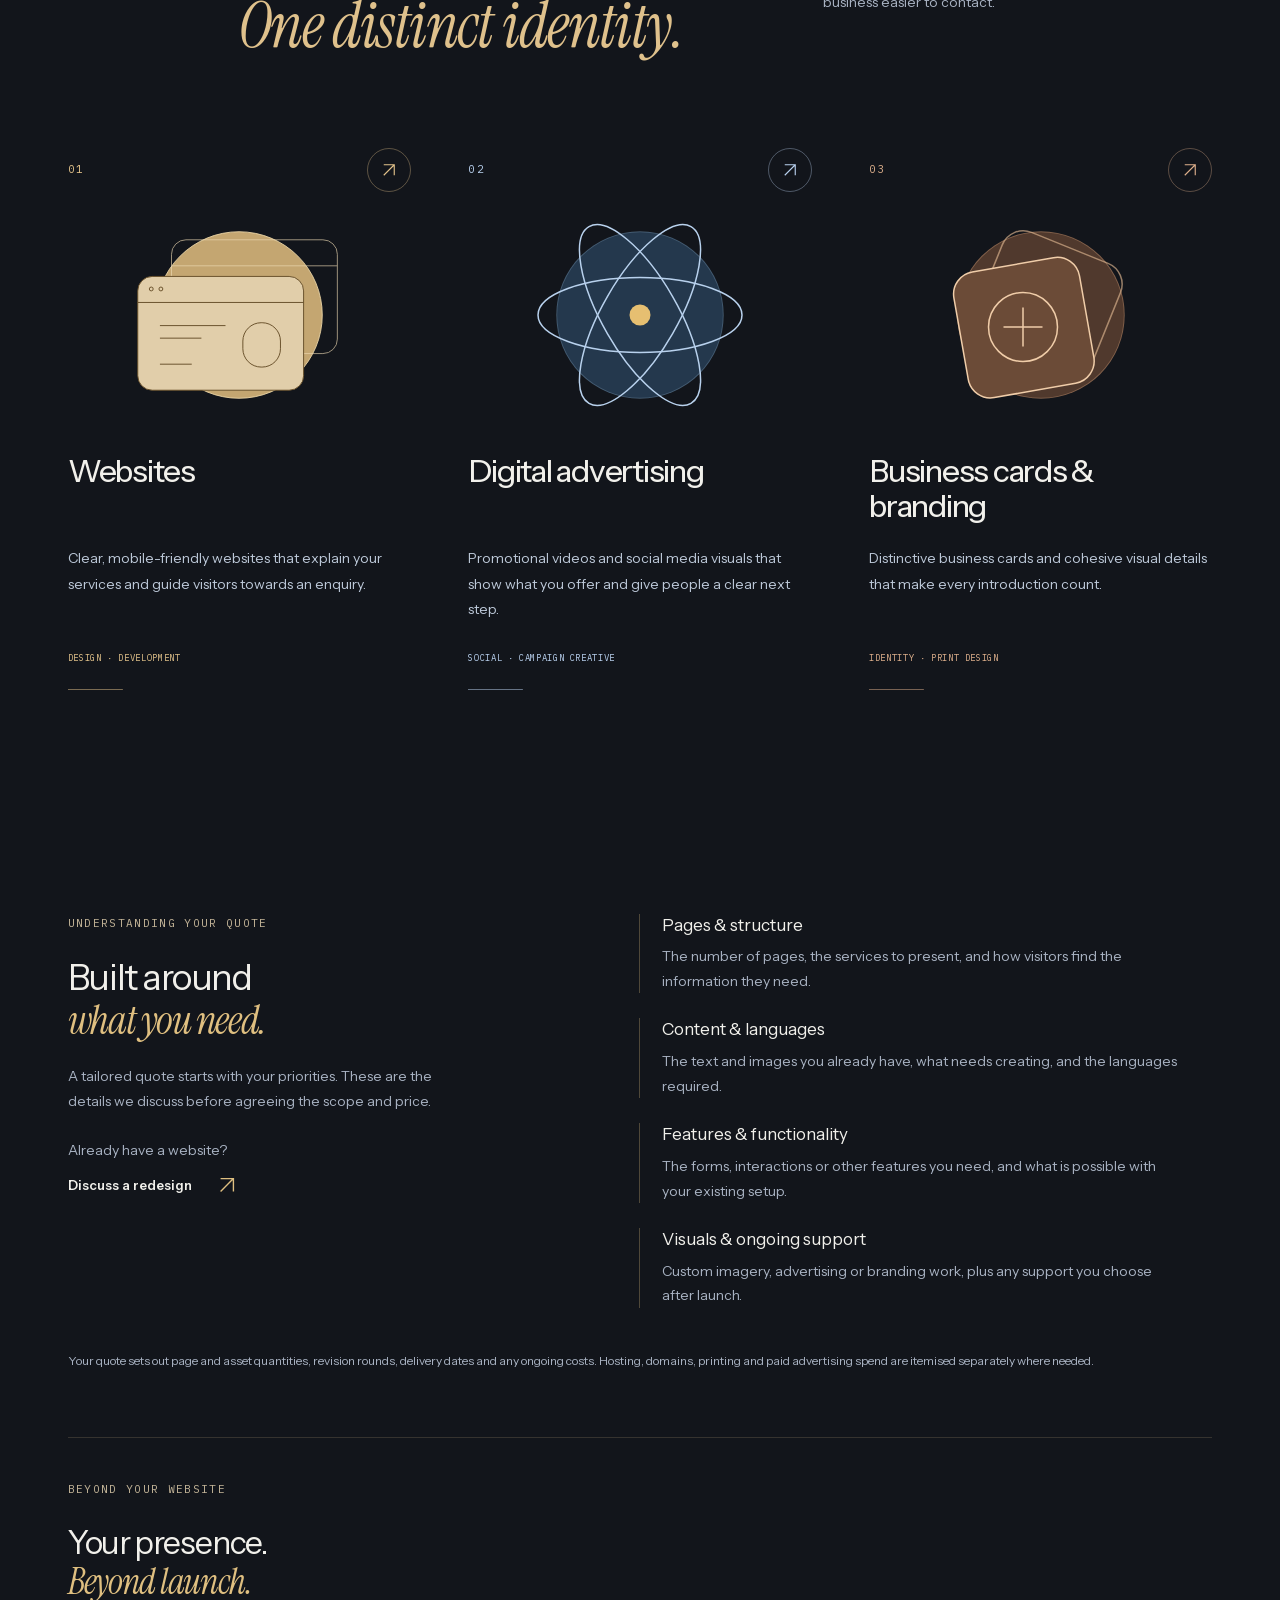
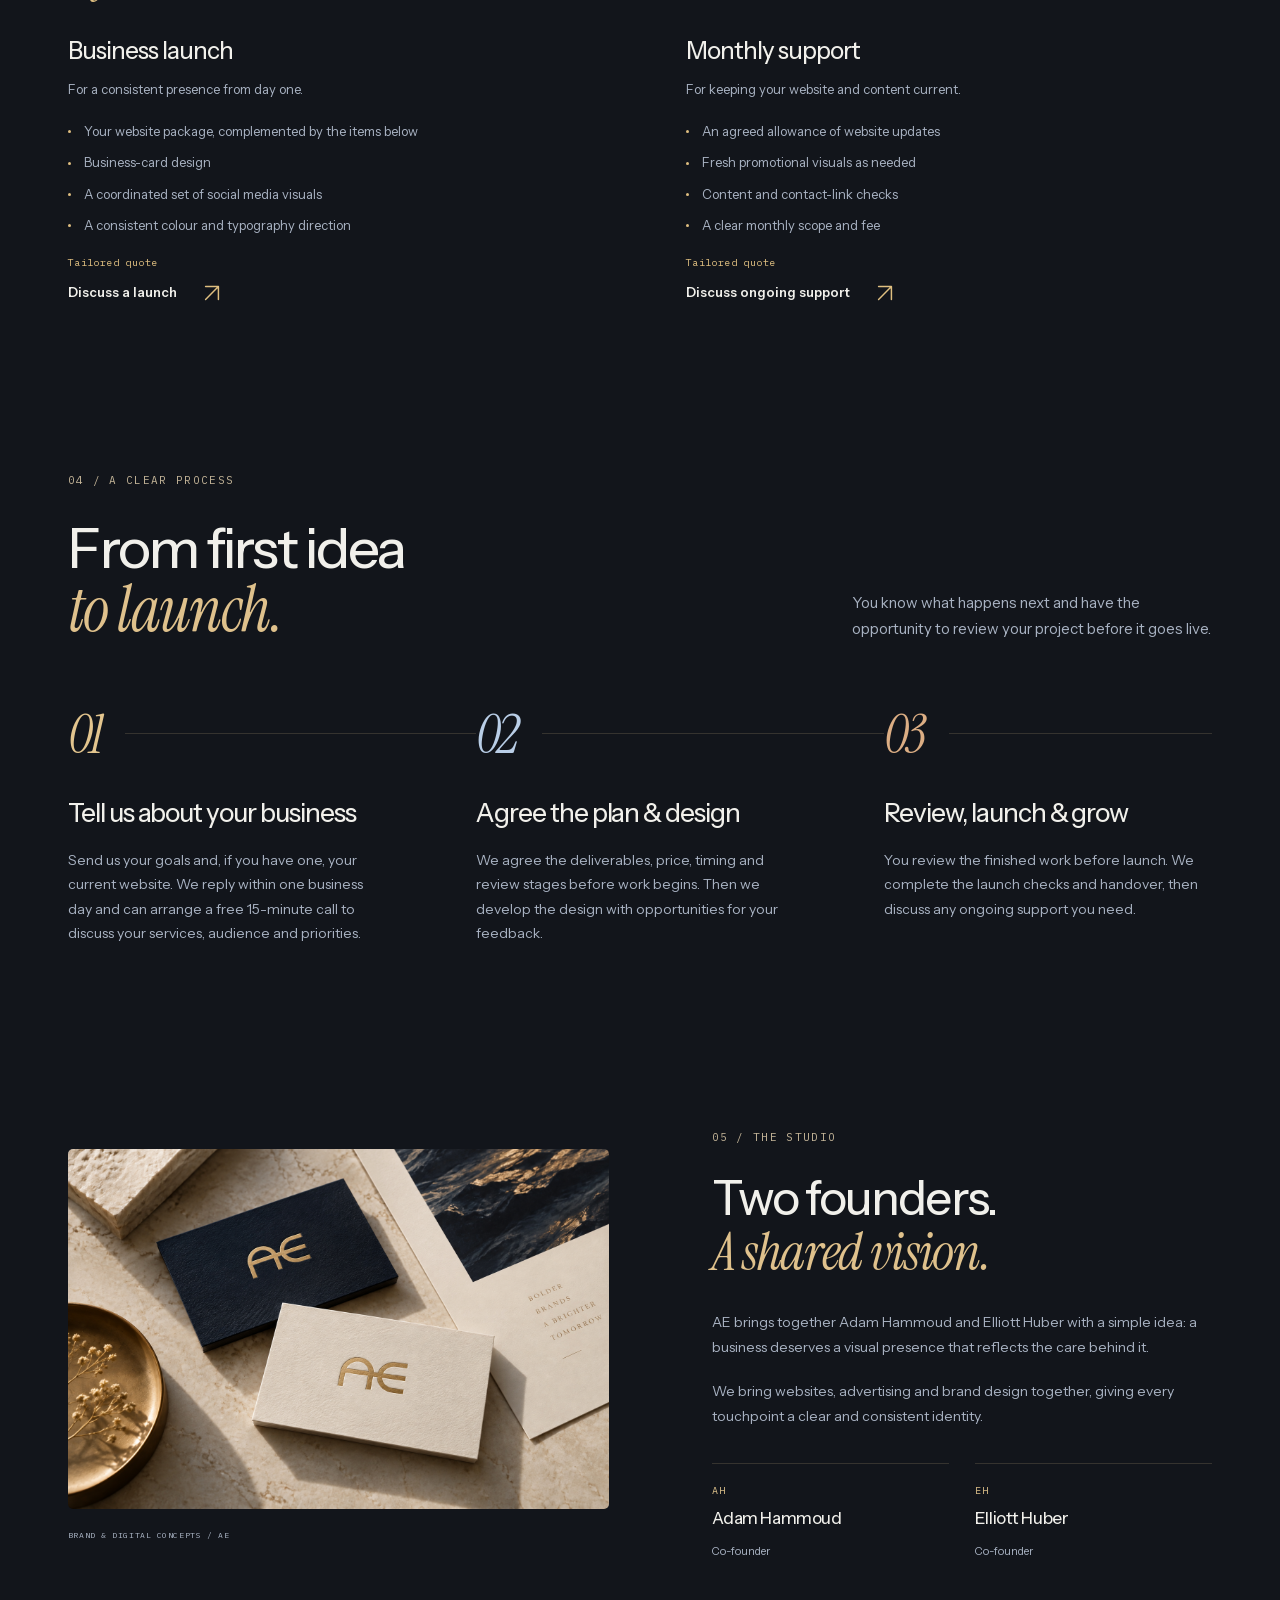
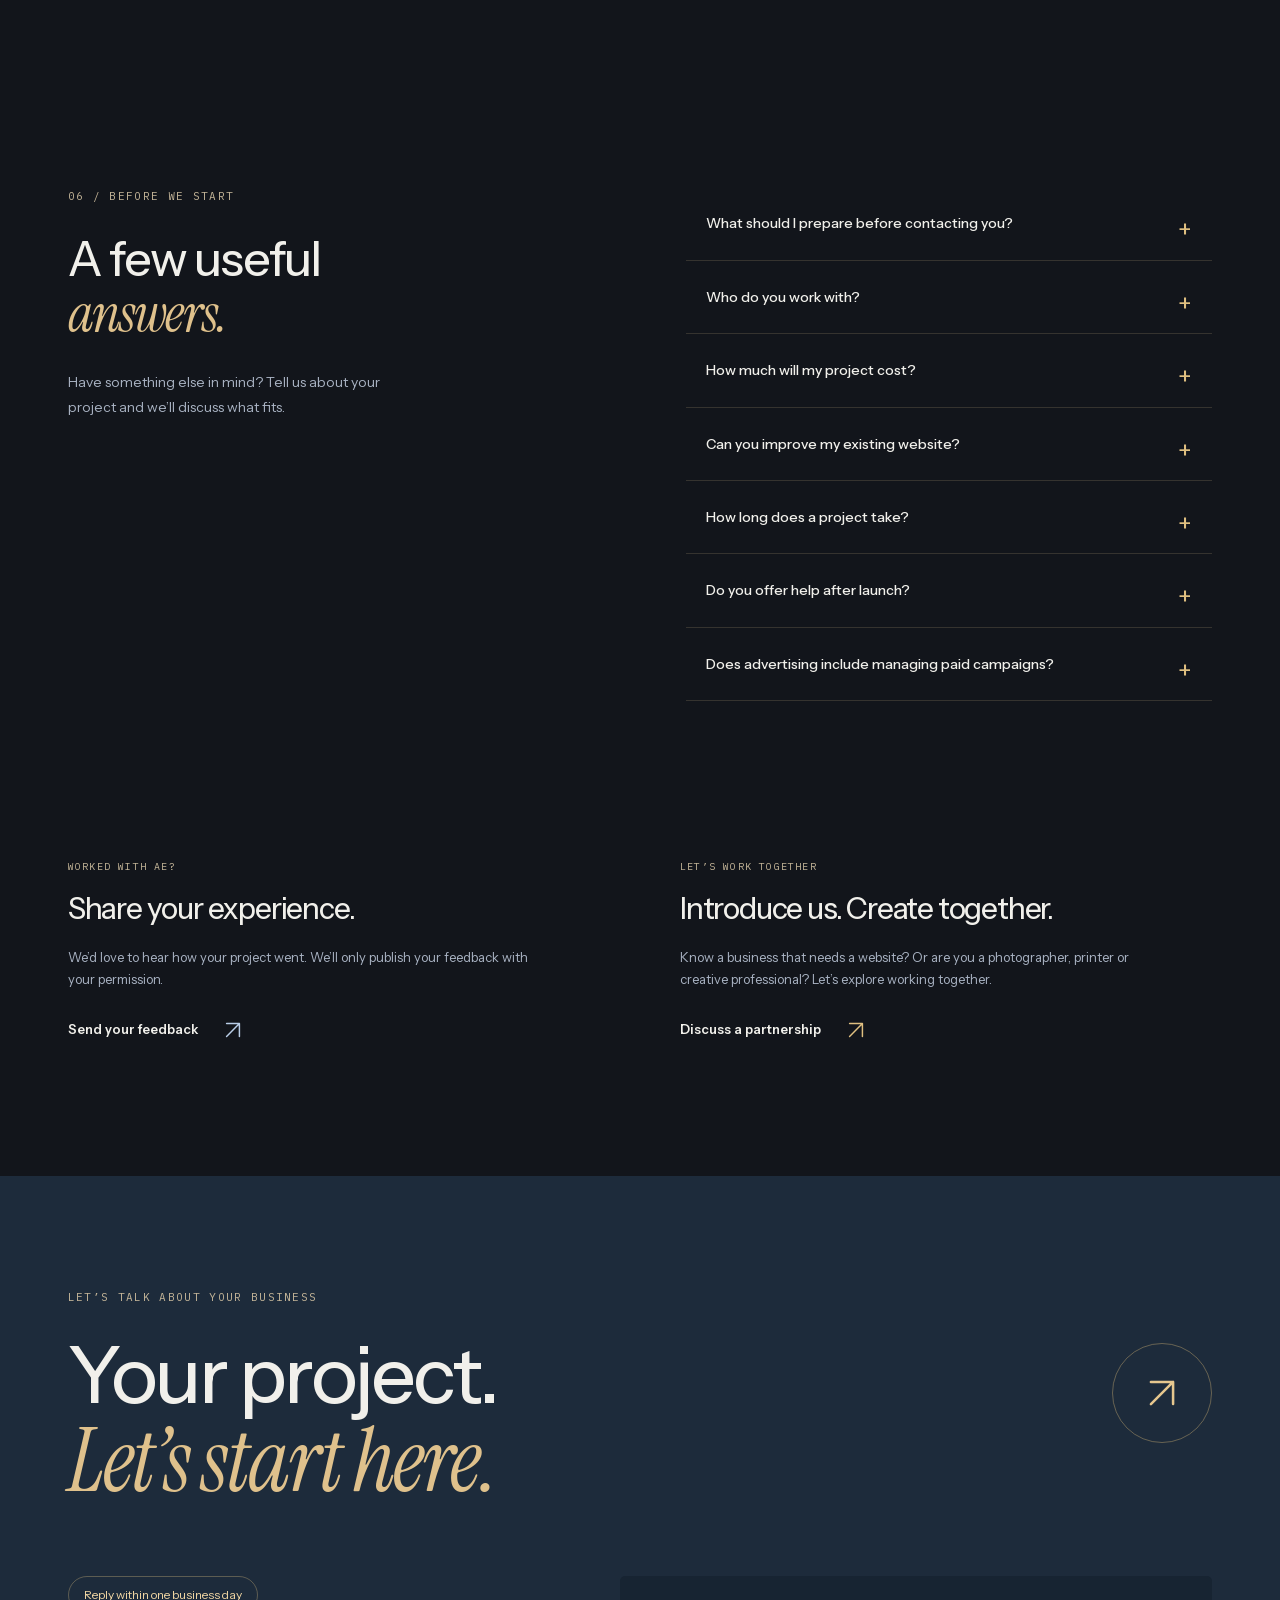
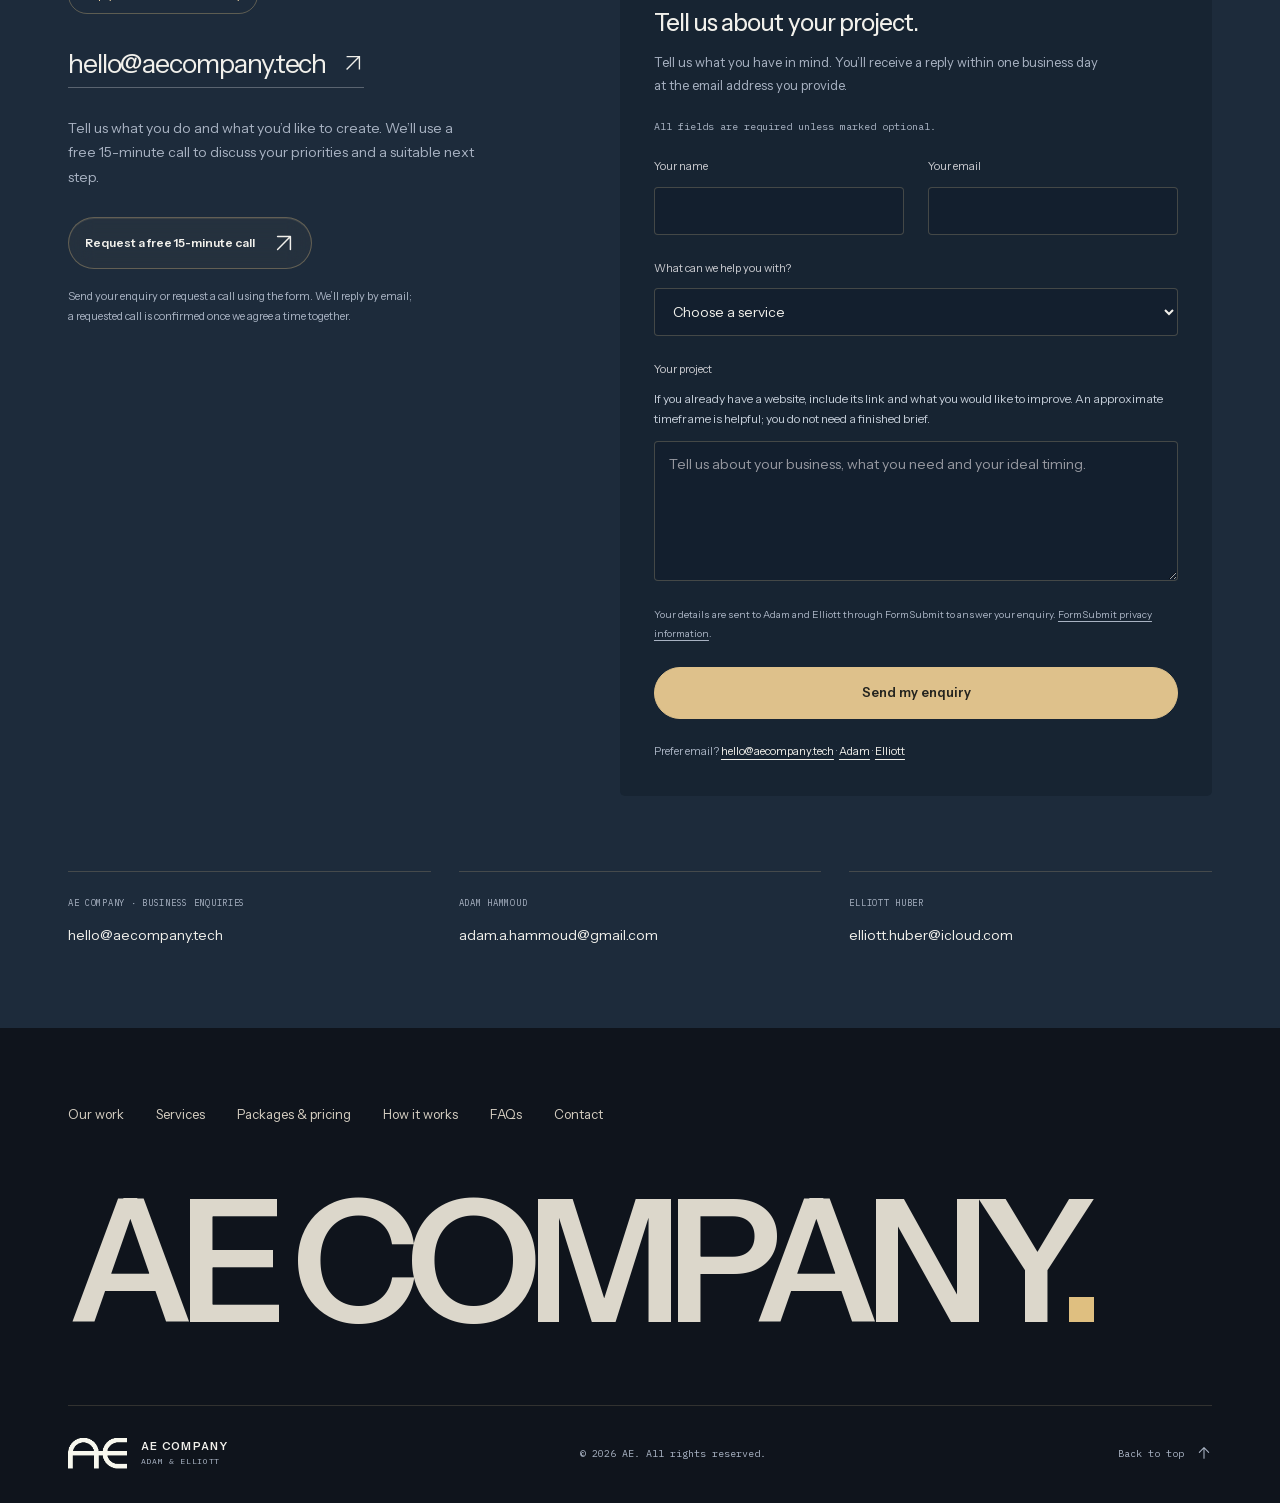
==== commit 34c44af3: "Add AE package film before website packages in both languages" ====
--- a/index.html
+++ b/index.html
@@ -22,7 +22,7 @@
 
 
 
-<link rel="preload" as="font" href="assets/fonts/instrument-sans-latin.woff2" type="font/woff2" crossorigin=""><link rel="preload" as="font" href="assets/fonts/instrument-serif-italic-latin.woff2" type="font/woff2" crossorigin=""><link rel="preload" as="image" href="assets/alpine/opening.jpg"><link rel="stylesheet" href="design.css?v=20261015-alpine-left-2"><link rel="stylesheet" href="refinements.css?v=20261015-gold-1"><script src="site.js?v=20261016-tier-motion-1" defer=""></script><script src="contact-form.js?v=20261016-clarity-2" defer=""></script><meta property="og:title" content="AE Company — Websites &amp; Brand Design for Small Businesses"><meta property="og:description" content="Websites, advertising visuals and brand design for independent professionals and small businesses. Explore our work and arrange a free 15-minute project call."><meta property="og:type" content="website"><meta property="og:url" content="https://aecompany.tech/"><meta property="og:image" content="https://aecompany.tech/assets/alpine/still.jpg"><meta property="og:locale" content="en_GB"><link rel="stylesheet" href="constellation.css?v=20261016-stars-1"><script src="constellation.js?v=20261016-stars-1" defer></script><link rel="stylesheet" href="clarity.css?v=20261016-palettes-1"></head>
+<link rel="preload" as="font" href="assets/fonts/instrument-sans-latin.woff2" type="font/woff2" crossorigin=""><link rel="preload" as="font" href="assets/fonts/instrument-serif-italic-latin.woff2" type="font/woff2" crossorigin=""><link rel="preload" as="image" href="assets/alpine/opening.jpg"><link rel="stylesheet" href="design.css?v=20261015-alpine-left-2"><link rel="stylesheet" href="refinements.css?v=20261015-gold-1"><script src="site.js?v=20261016-tier-motion-1" defer=""></script><script src="contact-form.js?v=20261016-clarity-2" defer=""></script><meta property="og:title" content="AE Company — Websites &amp; Brand Design for Small Businesses"><meta property="og:description" content="Websites, advertising visuals and brand design for independent professionals and small businesses. Explore our work and arrange a free 15-minute project call."><meta property="og:type" content="website"><meta property="og:url" content="https://aecompany.tech/"><meta property="og:image" content="https://aecompany.tech/assets/alpine/still.jpg"><meta property="og:locale" content="en_GB"><link rel="stylesheet" href="constellation.css?v=20261016-stars-1"><script src="constellation.js?v=20261016-stars-1" defer></script><link rel="stylesheet" href="clarity.css?v=20261016-palettes-1"><link rel="stylesheet" href="company-film.css?v=20261016-1"><script src="company-film.js?v=20261016-1" defer></script></head>
 <body>
 <svg width="0" height="0" aria-hidden="true" style="position:absolute"><defs><filter id="ae-monogram-cutout" color-interpolation-filters="sRGB"><feColorMatrix type="matrix" values="0 0 0 0 0.973 0 0 0 0 0.973 0 0 0 0 0.933 1.3 0 0 0 -0.25"></feColorMatrix></filter></defs></svg>
 <a class="skip" href="#main">Skip to content</a>
@@ -64,7 +64,23 @@
     <div class="hero-copy"><h1 id="hero-title"><span>Websites that bring</span> <span class="hero-title-accent">your work to life.</span></h1><div class="hero-actions"><a class="button hero-button glass-action" href="#contact">Let’s talk about your project <svg class="ae-icon" viewBox="0 0 24 24" fill="none" stroke="currentColor" stroke-width="1.5" aria-hidden="true"><path d="M5 19 19 5M5 5h14v14"></path></svg></a></div></div>
 
 
-  <span class="hero-status sr-only" role="status" aria-live="polite"></span></section><section class="opening-summary" aria-labelledby="opening-introduction"><div class="opening-summary-heading"><span class="hero-side-note">INDEPENDENT DIGITAL &amp; DESIGN STUDIO</span><h2 id="opening-introduction"><span>Your business.</span><span>A stronger presence.</span></h2></div><div class="opening-summary-copy"><p class="intro">New websites and thoughtful redesigns for independent professionals and small businesses. Advertising visuals and brand design bring the rest of your presence together.</p><p class="hero-assurance">A free 15-minute call with Adam &amp; Elliott.</p><a class="hero-secondary" href="#work">Explore our work</a></div><div class="opening-summary-meta"><p class="eyebrow hero-kicker">ADAM &amp; ELLIOTT · EST. 2026</p><div class="hero-bottom"><span>WEBSITES · ADVERTISING · BRAND DESIGN</span><a href="#packages">Find the right package <span aria-hidden="true"><svg class="ae-icon" xmlns="http://www.w3.org/2000/svg" width="24" height="24" viewBox="0 0 24 24" fill="none" stroke="currentColor" stroke-width="1.6" stroke-linecap="round" stroke-linejoin="round" aria-hidden="true" focusable="false"><path d="M5 19 19 5M5 5h14v14"></path></svg></span></a></div></div></section><section class="section work-section package-showcase" id="work" aria-labelledby="work-title"><div class="growth-heading reveal"><div><p class="eyebrow">01 / WEBSITES &amp; PACKAGES</p><h2 id="work-title">See what we<br><em>can create.</em></h2></div><p>Three levels of design, each brought to life by a project. Explore the examples, discover what sets each approach apart, and find the right starting point for your business.</p></div><div id="packages"><nav class="tier-index" aria-label="Explore website packages"><a href="#package-essential"><span>01</span>Essential<span aria-hidden="true">↓</span></a><a href="#package-signature"><span>02</span>Signature<span aria-hidden="true">↓</span></a><a href="#package-immersive"><span>03</span>Immersive Luxury<span aria-hidden="true">↓</span></a></nav><div class="website-tiers"><article class="website-tier tier-chapter" data-tier="essential" id="package-essential" aria-labelledby="tier-essential-title">
+  <span class="hero-status sr-only" role="status" aria-live="polite"></span></section><section class="opening-summary" aria-labelledby="opening-introduction"><div class="opening-summary-heading"><span class="hero-side-note">INDEPENDENT DIGITAL &amp; DESIGN STUDIO</span><h2 id="opening-introduction"><span>Your business.</span><span>A stronger presence.</span></h2></div><div class="opening-summary-copy"><p class="intro">New websites and thoughtful redesigns for independent professionals and small businesses. Advertising visuals and brand design bring the rest of your presence together.</p><p class="hero-assurance">A free 15-minute call with Adam &amp; Elliott.</p><a class="hero-secondary" href="#work">Explore our work</a></div><div class="opening-summary-meta"><p class="eyebrow hero-kicker">ADAM &amp; ELLIOTT · EST. 2026</p><div class="hero-bottom"><span>WEBSITES · ADVERTISING · BRAND DESIGN</span><a href="#packages">Find the right package <span aria-hidden="true"><svg class="ae-icon" xmlns="http://www.w3.org/2000/svg" width="24" height="24" viewBox="0 0 24 24" fill="none" stroke="currentColor" stroke-width="1.6" stroke-linecap="round" stroke-linejoin="round" aria-hidden="true" focusable="false"><path d="M5 19 19 5M5 5h14v14"></path></svg></span></a></div></div></section><section class="company-film" id="ae-film" aria-labelledby="company-film-title" data-language="en">
+ <div class="company-film-heading"><div><p class="eyebrow">THE AE FILM</p><h2 id="company-film-title">Find the right expression for your business.</h2></div><p>Essential, Signature, Immersive Luxury. Three ways to bring your project to life.</p></div>
+ <div class="company-film-player">
+  <div class="company-film-picture">
+   <video id="company-film-video" poster="assets/company-film/poster.jpg" data-src="https://d2ol7oe51mr4n9.cloudfront.net/user_3K2wb7OLpbDcer96wV2817pY6uY/14dfd77c-8522-4b24-a372-a4dddc12e0cc.mp4" preload="none" playsinline aria-label="AE Company’s three website packages"></video>
+   <button class="company-film-cover" type="button" hidden aria-controls="company-film-video"><span class="company-film-play-icon" aria-hidden="true"><svg viewBox="0 0 24 24" fill="none"><path d="m9 5 11 7-11 7V5Z" fill="currentColor"/></svg></span><span>Watch the film <span class="company-film-runtime">· 2 min</span></span></button>
+  </div>
+  <div class="company-film-controls" hidden>
+   <div class="company-film-transport"><button type="button" data-film="play" aria-controls="company-film-video">Play</button><input data-film="seek" type="range" min="0" max="116" step="0.1" value="0" disabled aria-label="Film position"><span data-film="time">0:00 / 1:56</span></div>
+   <button type="button" data-film="mute" aria-pressed="false">Mute</button>
+   <button type="button" data-film="subtitles" aria-pressed="false">French subtitles: Off</button>
+   <button type="button" data-film="fullscreen">Full screen</button>
+  </div>
+ </div>
+ <div class="company-film-bottom"><div><p class="company-film-note">English narration · Optional French subtitles</p><p class="company-film-status" role="status" aria-live="polite"></p></div><a class="company-film-explore" href="#packages">Explore the three packages <span aria-hidden="true">↓</span></a></div>
+ <a class="company-film-original" href="https://d2ol7oe51mr4n9.cloudfront.net/user_3K2wb7OLpbDcer96wV2817pY6uY/c2f54009-c221-4c4f-bf31-3dc879f7a4b2.mp4" target="_blank" rel="noopener">Open the film in 4K <span aria-hidden="true">↗</span></a>
+</section><section class="section work-section package-showcase" id="work" aria-labelledby="work-title"><div class="growth-heading reveal"><div><p class="eyebrow">01 / WEBSITES &amp; PACKAGES</p><h2 id="work-title">See what we<br><em>can create.</em></h2></div><p>Three levels of design, each brought to life by a project. Explore the examples, discover what sets each approach apart, and find the right starting point for your business.</p></div><div id="packages"><nav class="tier-index" aria-label="Explore website packages"><a href="#package-essential"><span>01</span>Essential<span aria-hidden="true">↓</span></a><a href="#package-signature"><span>02</span>Signature<span aria-hidden="true">↓</span></a><a href="#package-immersive"><span>03</span>Immersive Luxury<span aria-hidden="true">↓</span></a></nav><div class="website-tiers"><article class="website-tier tier-chapter" data-tier="essential" id="package-essential" aria-labelledby="tier-essential-title">
  <div class="tier-chapter-heading reveal"><div class="tier-heading-copy"><div class="tier-title-row"><div class="tier-name"><span class="tier-number" aria-hidden="true">1</span><h3 id="tier-essential-title">Essential</h3></div><div class="tier-heading-price"><p class="package-price"><span class="tier-currency">CHF</span> <span>800–1,300</span></p>
  <p class="tier-range-note">Indicative range · tailored quote</p></div></div><p class="tier-tagline">A confident first impression.</p></div><div class="tier-art"><svg viewBox="0 0 280 190" fill="none" aria-hidden="true"><g class="tier-back"><rect x="68" y="28" width="165" height="112" rx="10"/></g><g class="tier-front"><rect x="42" y="46" width="180" height="122" rx="10"/><path d="M42 70h180M60 95h66M60 108h44M60 143h42"/><rect x="146" y="89" width="58" height="57" rx="5"/><path d="m150 132 17-20 13 13 10-10 10 17"/><circle cx="59" cy="58" r="2"/><circle cx="69" cy="58" r="2"/></g><path class="tier-cursor" d="m117 123 3 24 7-8 10-1z"/></svg></div></div>
  <div class="tier-project reveal"><article class="case-study" id="alant-project">
--- a/company-film.css
+++ b/company-film.css
@@ -0,0 +1,27 @@
+.company-film{margin:0 var(--gutter);padding:30px 0 72px;scroll-margin-top:110px}
+.company-film-heading{display:flex;align-items:flex-end;justify-content:space-between;gap:36px;margin-bottom:28px}
+.company-film-heading h2{font-size:clamp(27px,3vw,42px);line-height:1.18;max-width:650px;margin-top:12px;text-wrap:balance}
+.company-film-heading>p{max-width:330px;font-size:14px;color:var(--muted);line-height:1.7}
+.company-film-player{overflow:hidden;border:1px solid #b8cde62e;border-radius:12px;background:#0c1015}
+.company-film-picture{position:relative;aspect-ratio:16/9;background:#090c10}
+.company-film-picture video{display:block;width:100%;height:100%;object-fit:contain}
+.company-film-picture video::cue{color:#fff;background:#10151bea;font:16px Arial,sans-serif}
+.company-film-cover{position:absolute;left:50%;top:46%;transform:translate(-50%,-50%);display:flex;align-items:center;gap:14px;white-space:nowrap;padding:15px 24px;border:1px solid #d6e7fc66;border-radius:100px;color:#f2f4f7;background:#3544545c;backdrop-filter:blur(16px);-webkit-backdrop-filter:blur(16px);font-size:15px;box-shadow:inset 0 1px 0 #ffffff21;transition:background .25s,border-color .25s}
+.company-film-cover:hover{background:#465d7380;border-color:#dcecffaa}
+.company-film-play-icon{display:flex;width:22px;height:22px}.company-film-play-icon svg{width:100%;height:100%}
+.company-film-runtime{color:#c3cdd7}
+.company-film-controls{display:flex;align-items:center;flex-wrap:wrap;gap:10px;padding:12px 18px;border-top:1px solid #b8cde620;background:#151c24}
+.company-film-controls button{min-height:44px;padding:8px 12px;border:1px solid transparent;border-radius:6px;background:transparent;color:#d8e0e9;font-size:12px;line-height:1.35}
+.company-film-controls button:hover{background:#adc9e410}.company-film-controls button[aria-pressed=true]{border-color:#a6c3df77;background:#adc9e414}
+.company-film-transport{display:flex;align-items:center;gap:12px;flex:1;min-width:260px}
+.company-film-transport input{flex:1;min-width:60px;height:44px;accent-color:#bad5ed;cursor:pointer}
+.company-film-transport [data-film=time]{font-size:11px;white-space:nowrap;font-variant-numeric:tabular-nums;color:#c1cbd5}
+.company-film-bottom{display:flex;justify-content:space-between;align-items:flex-start;gap:20px;margin-top:20px}
+.company-film-note,.company-film-status{font-size:12px;color:var(--muted)}.company-film-status:empty{display:none}.company-film-status{margin-top:6px;color:#e0cda8}
+.company-film-explore{font-size:14px;min-height:44px;display:inline-flex;gap:24px;align-items:center;border-bottom:1px solid #b8cde646;color:#d6e7f7}
+.company-film-explore:hover{border-color:#d6e7f7}.company-film-original{display:inline-flex;align-items:center;gap:8px;min-height:44px;font-size:12px;color:var(--muted);text-decoration:underline;text-underline-offset:4px}
+.company-film-player:fullscreen{display:flex;flex-direction:column;justify-content:center;border:0;border-radius:0;background:#090c10}
+.company-film-player:fullscreen .company-film-picture{min-height:0;flex:1;aspect-ratio:auto}
+.company-film-player:fullscreen .company-film-controls{flex:none}
+@media(max-width:700px){.company-film{padding:20px 0 44px}.company-film-heading{display:block;margin-bottom:20px}.company-film-heading>p{max-width:100%;margin-top:16px}.company-film-cover{padding:10px 16px;font-size:13px;gap:8px}.company-film-play-icon{width:18px;height:18px}.company-film-controls{padding:8px;gap:2px}.company-film-transport{flex-basis:100%;min-width:0;gap:6px}.company-film-controls button{padding:8px;font-size:11px}.company-film-bottom{display:block}.company-film-explore{margin-top:12px}.company-film-picture video::cue{font-size:12px}}
+@media(prefers-reduced-motion:reduce){.company-film *{transition:none!important}}
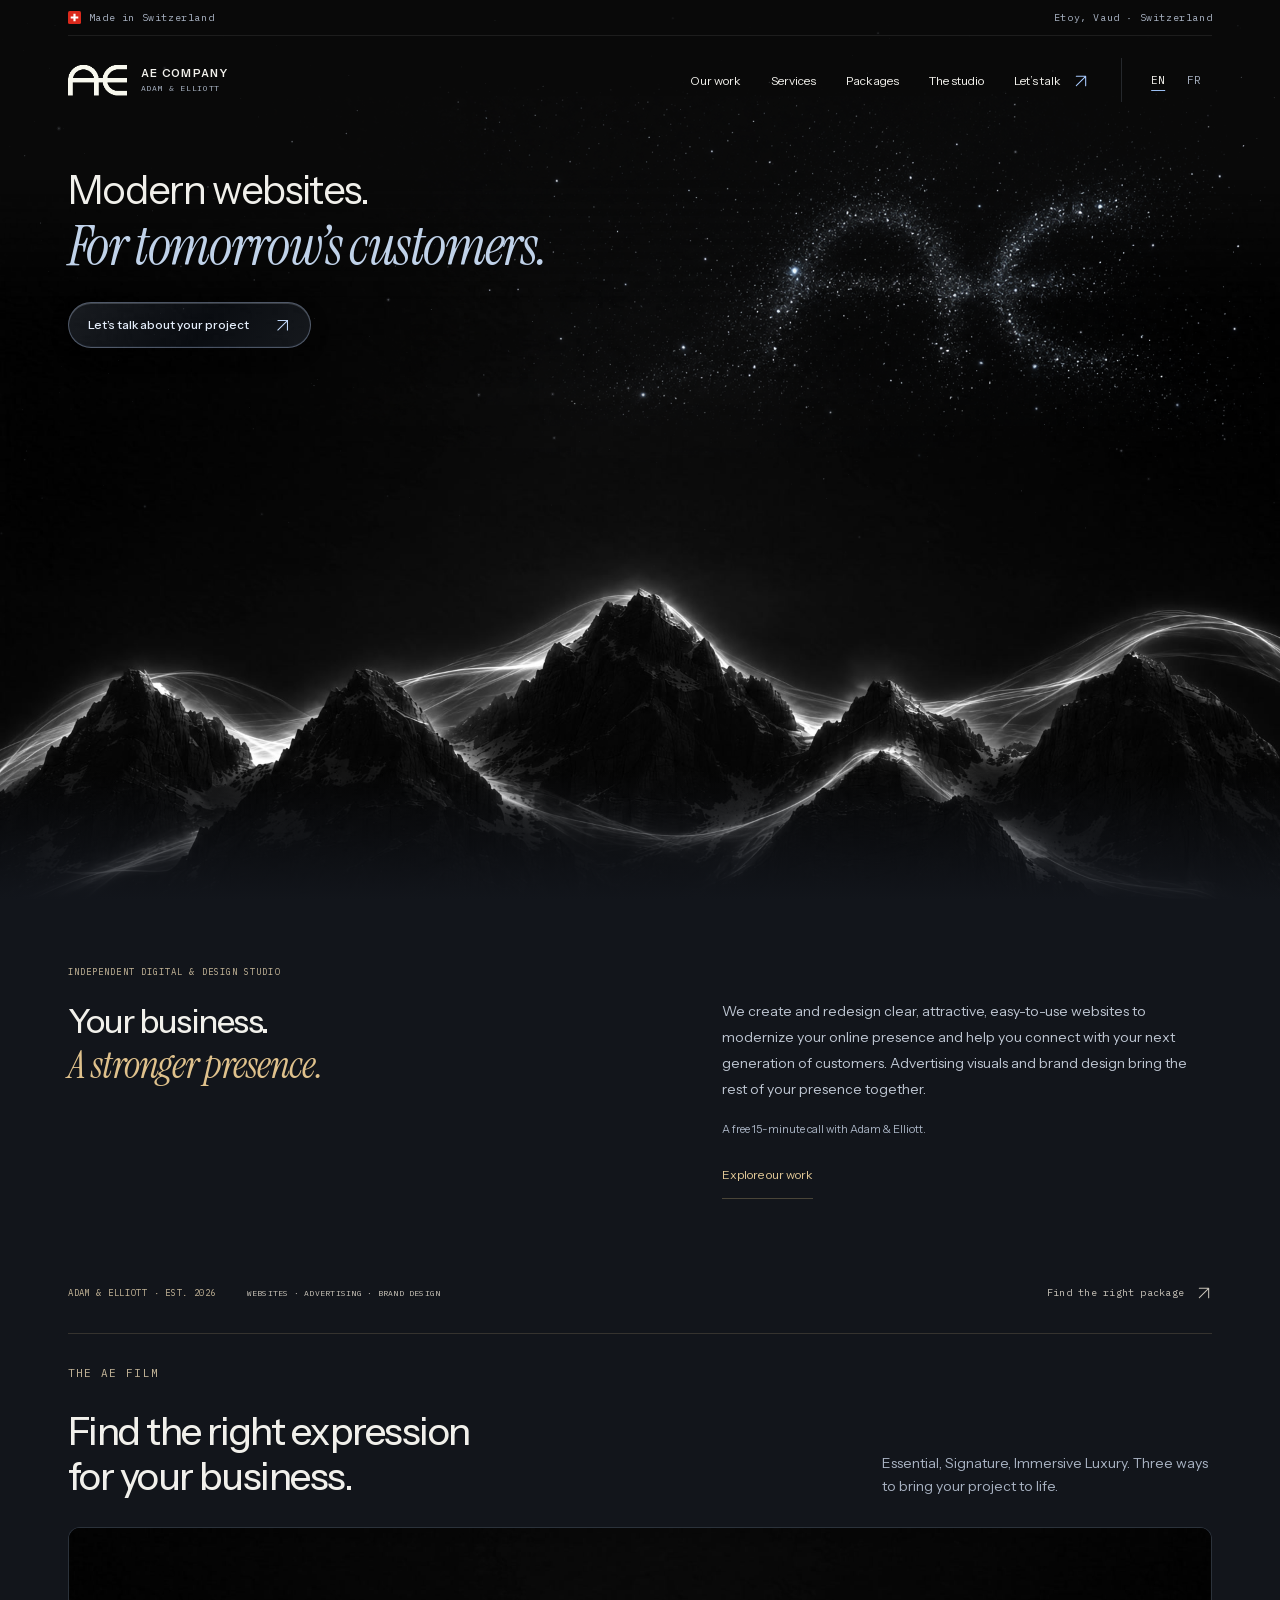
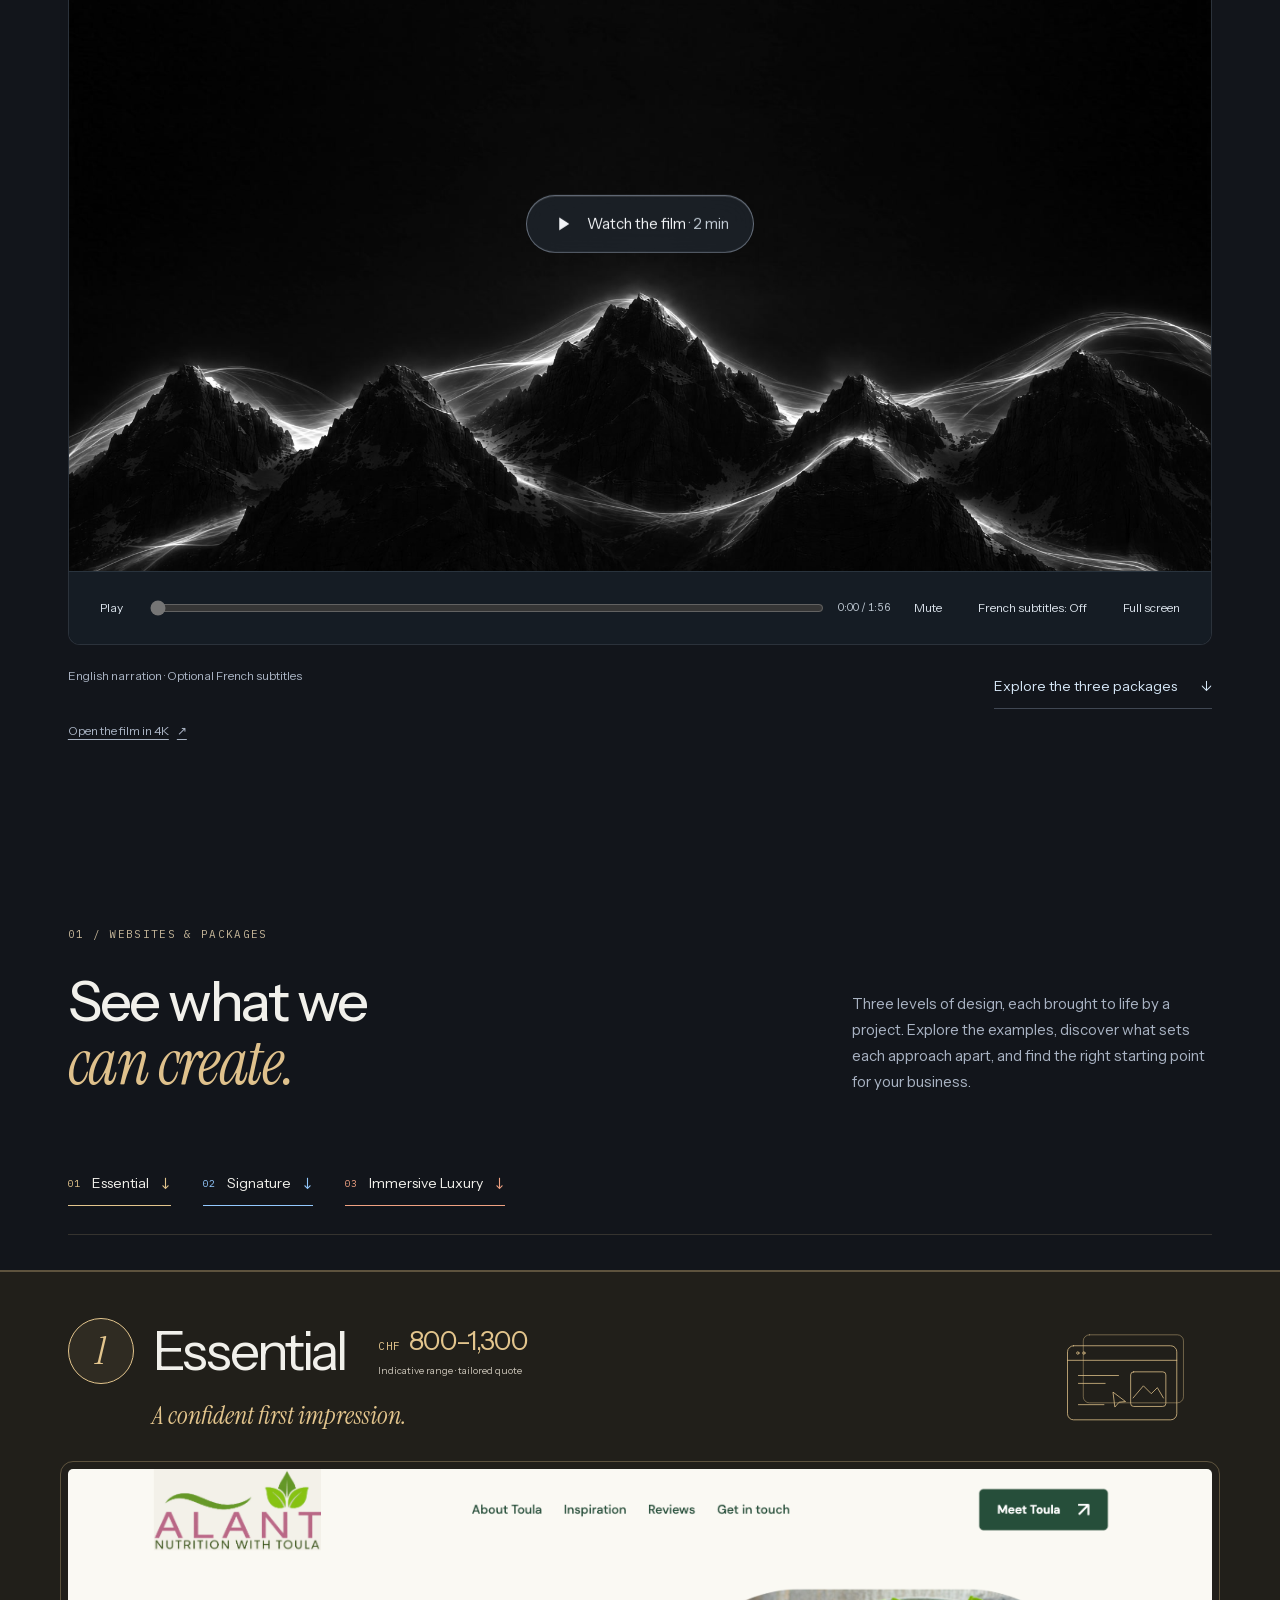
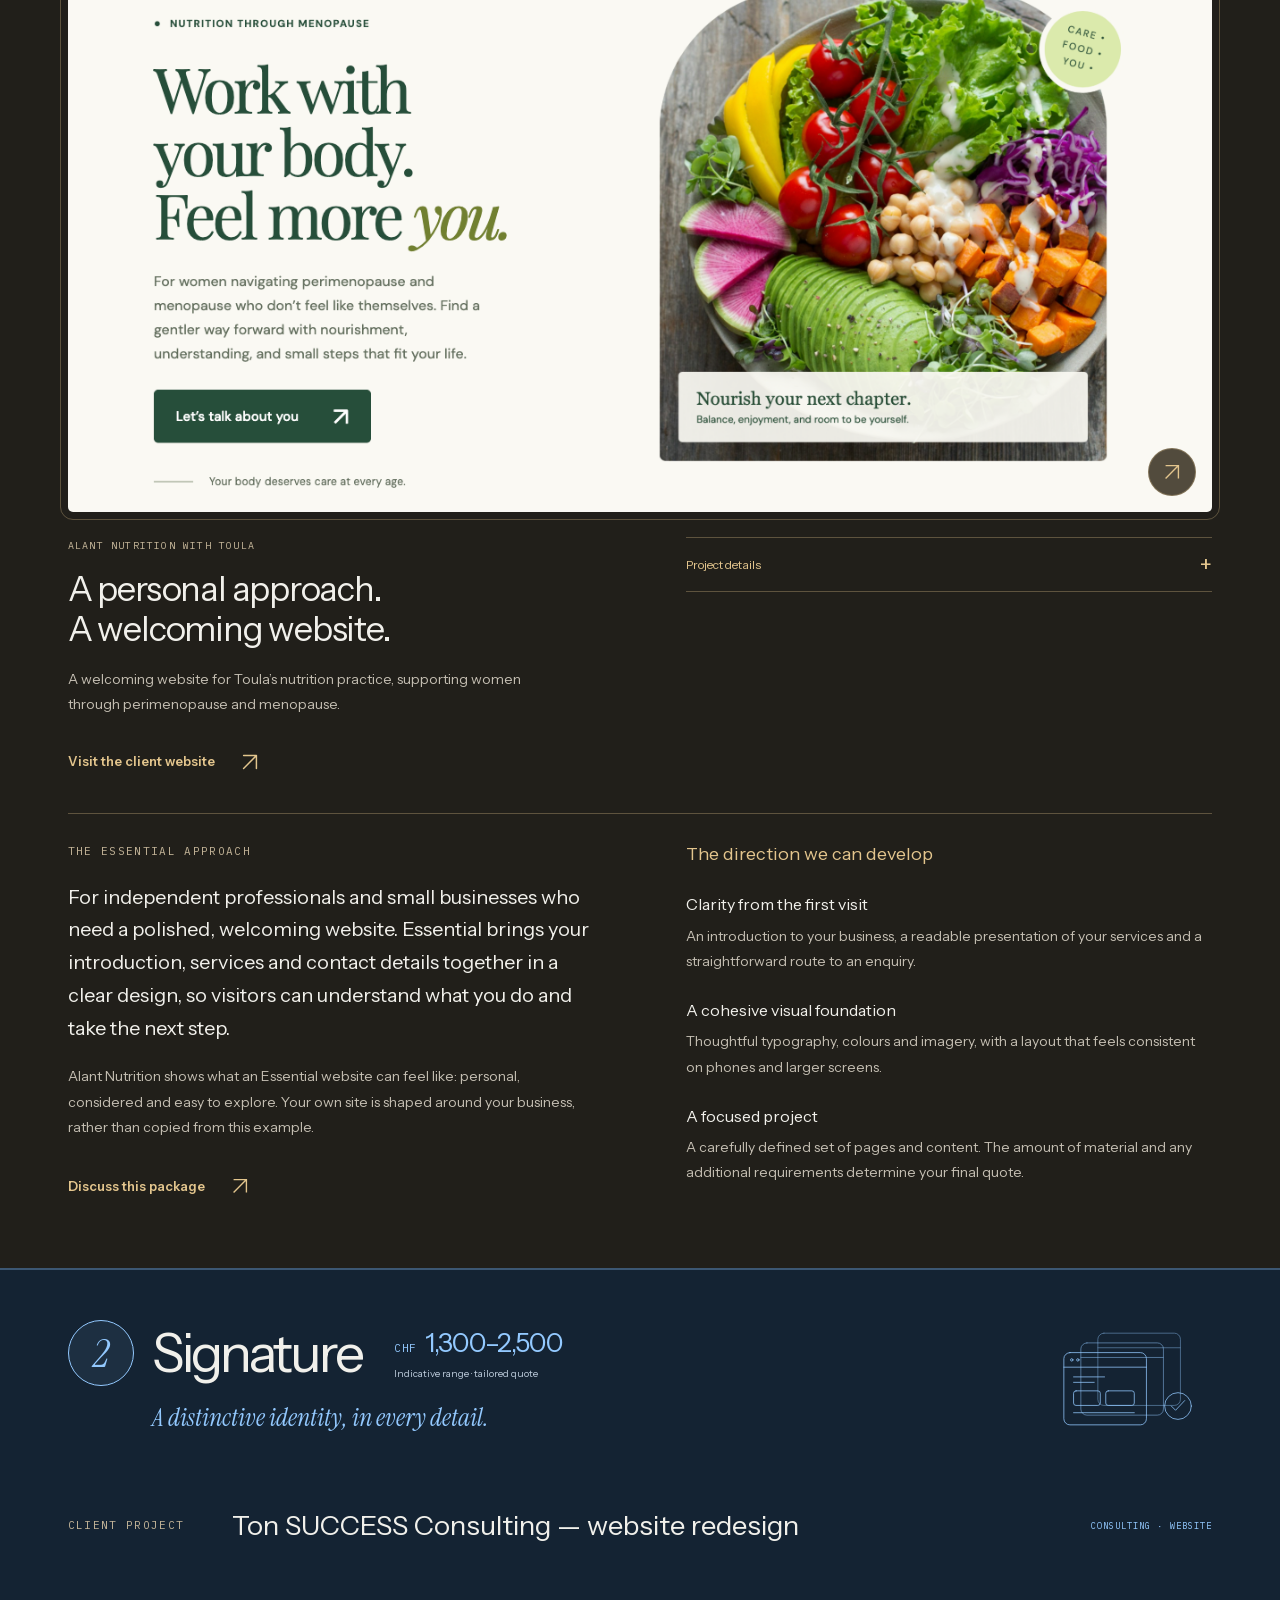
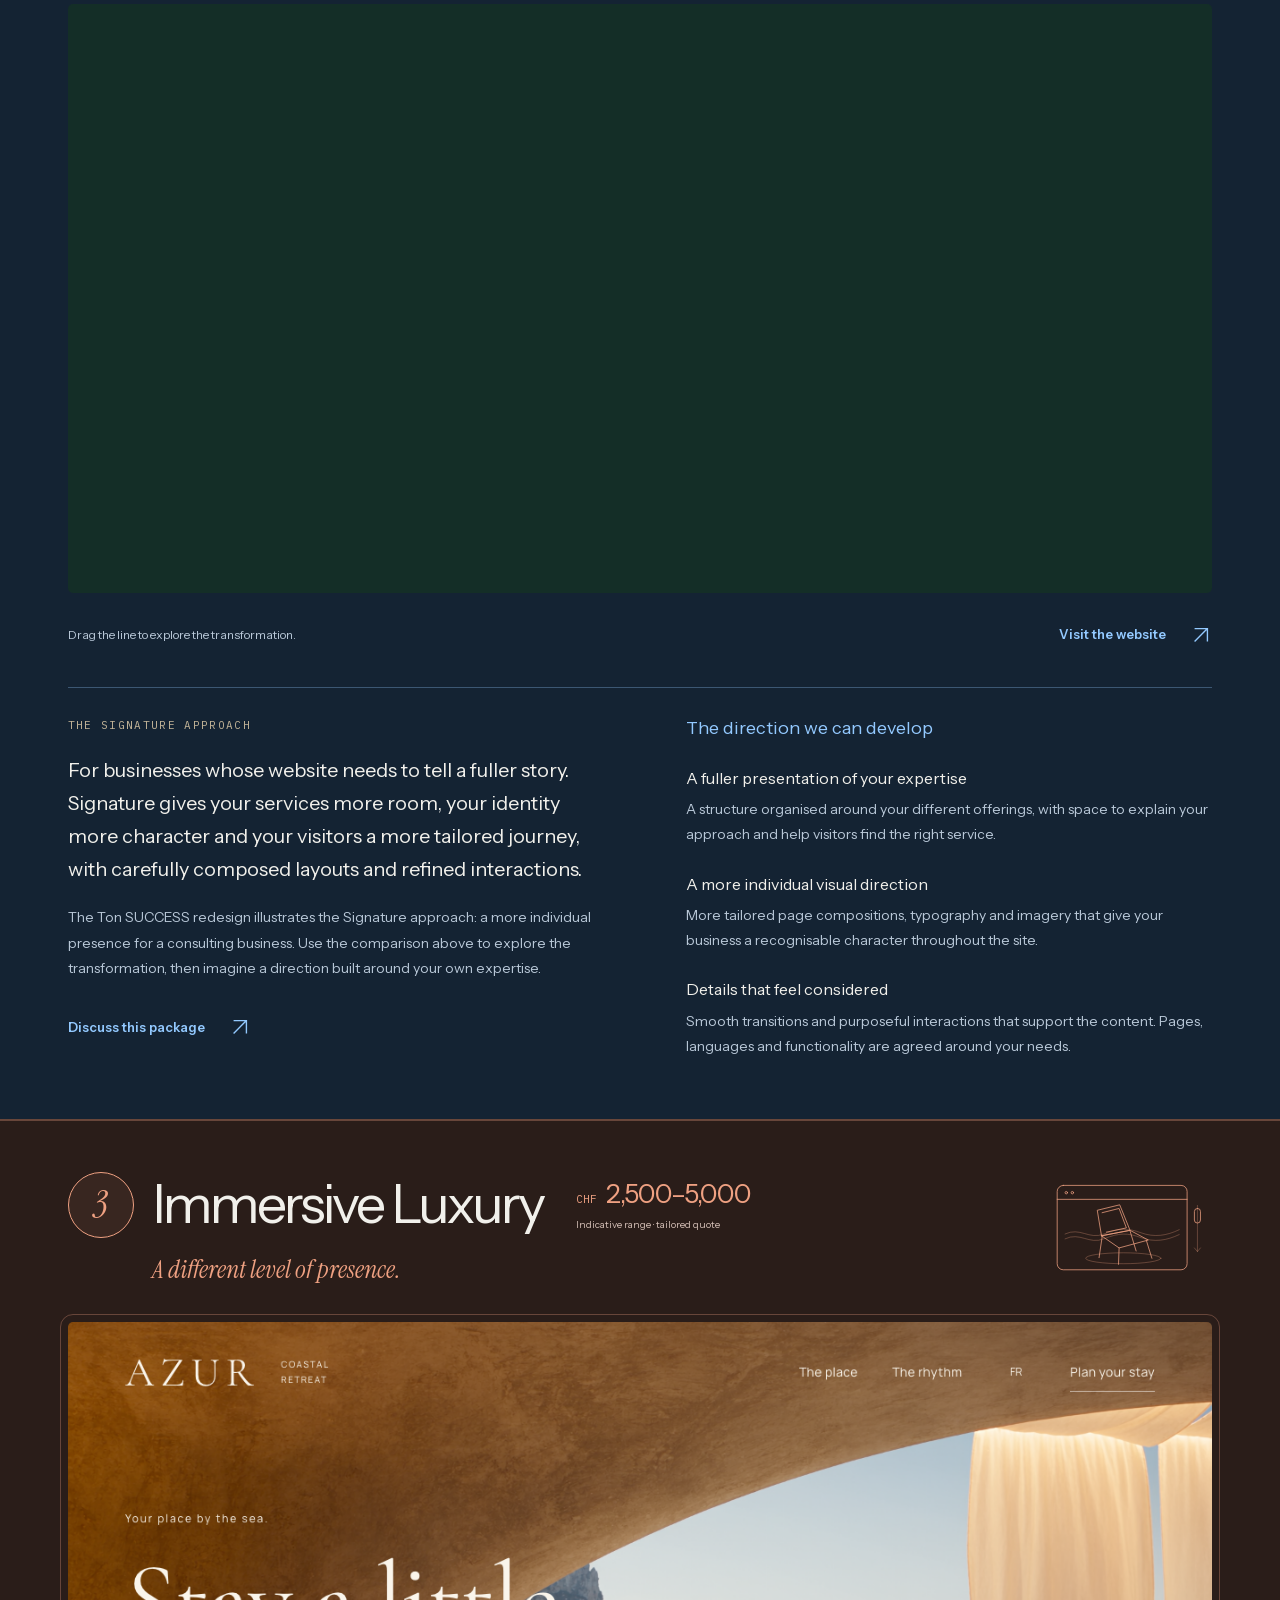
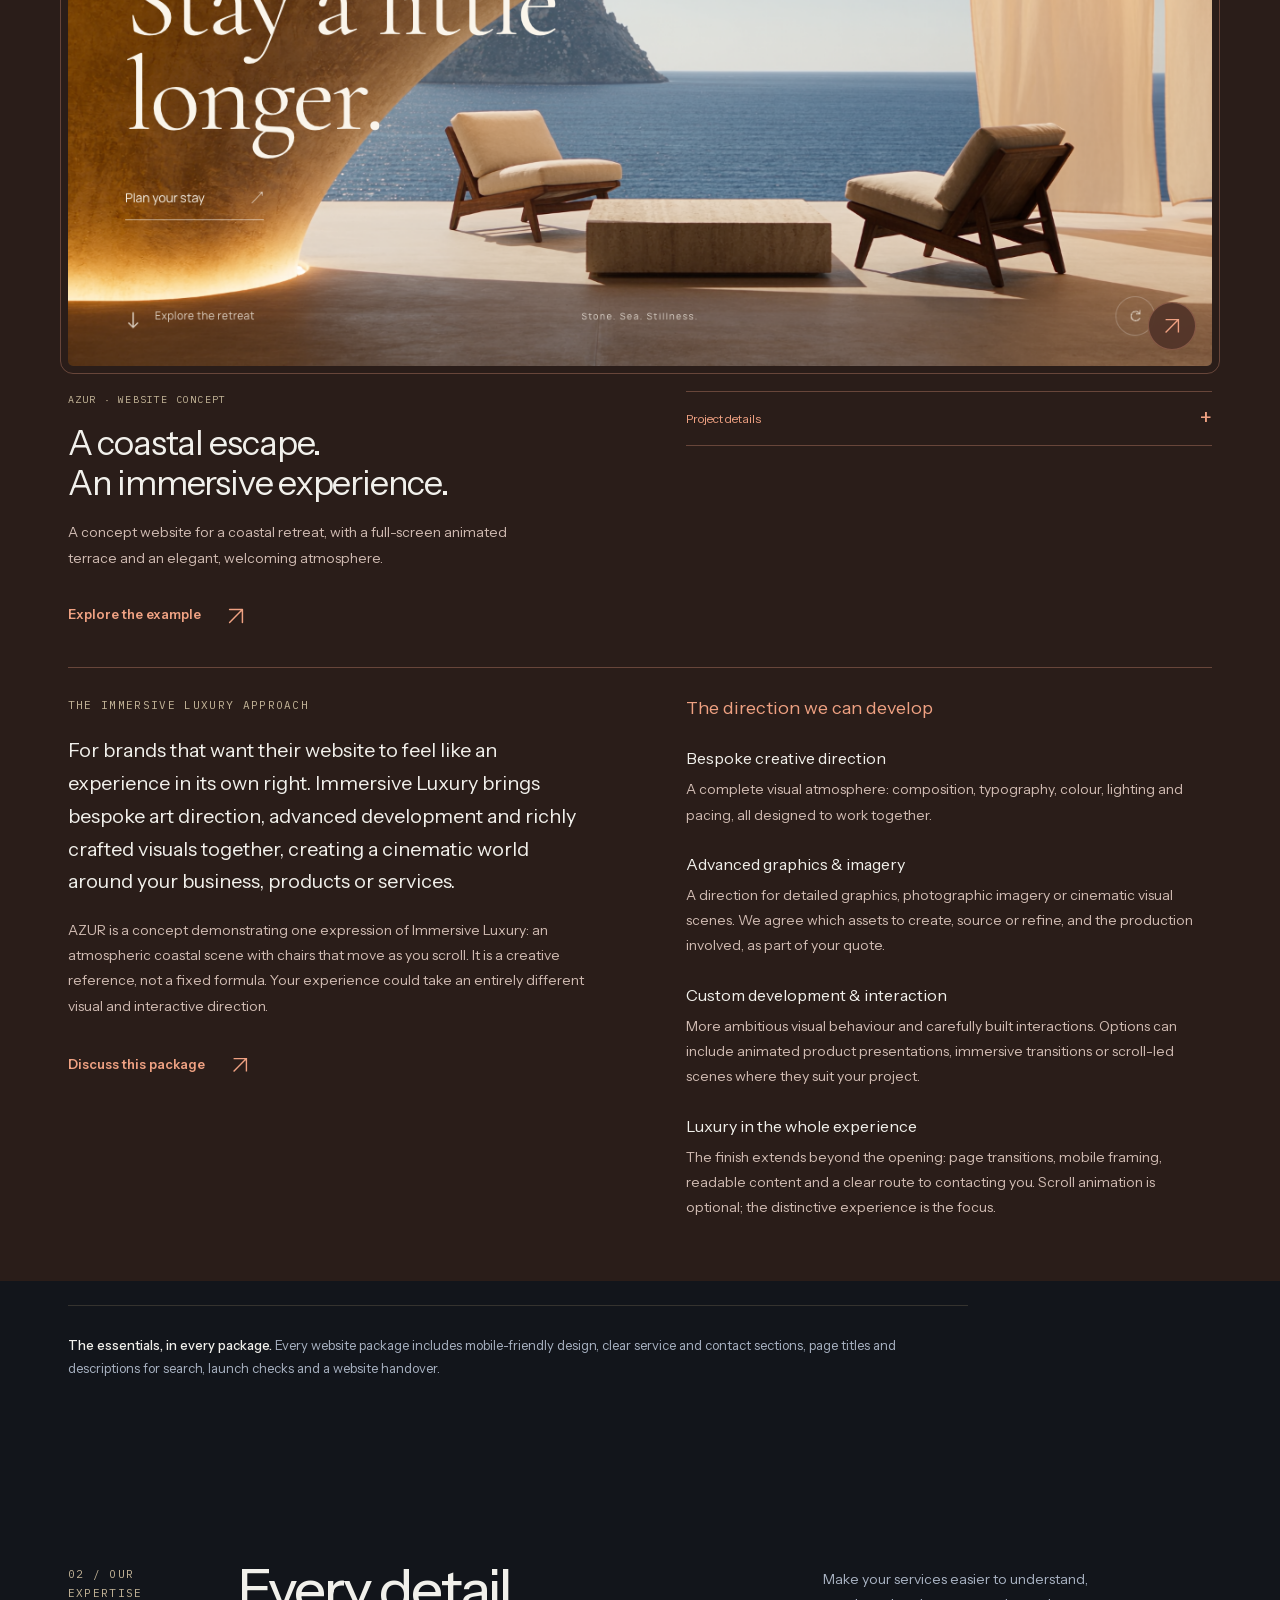
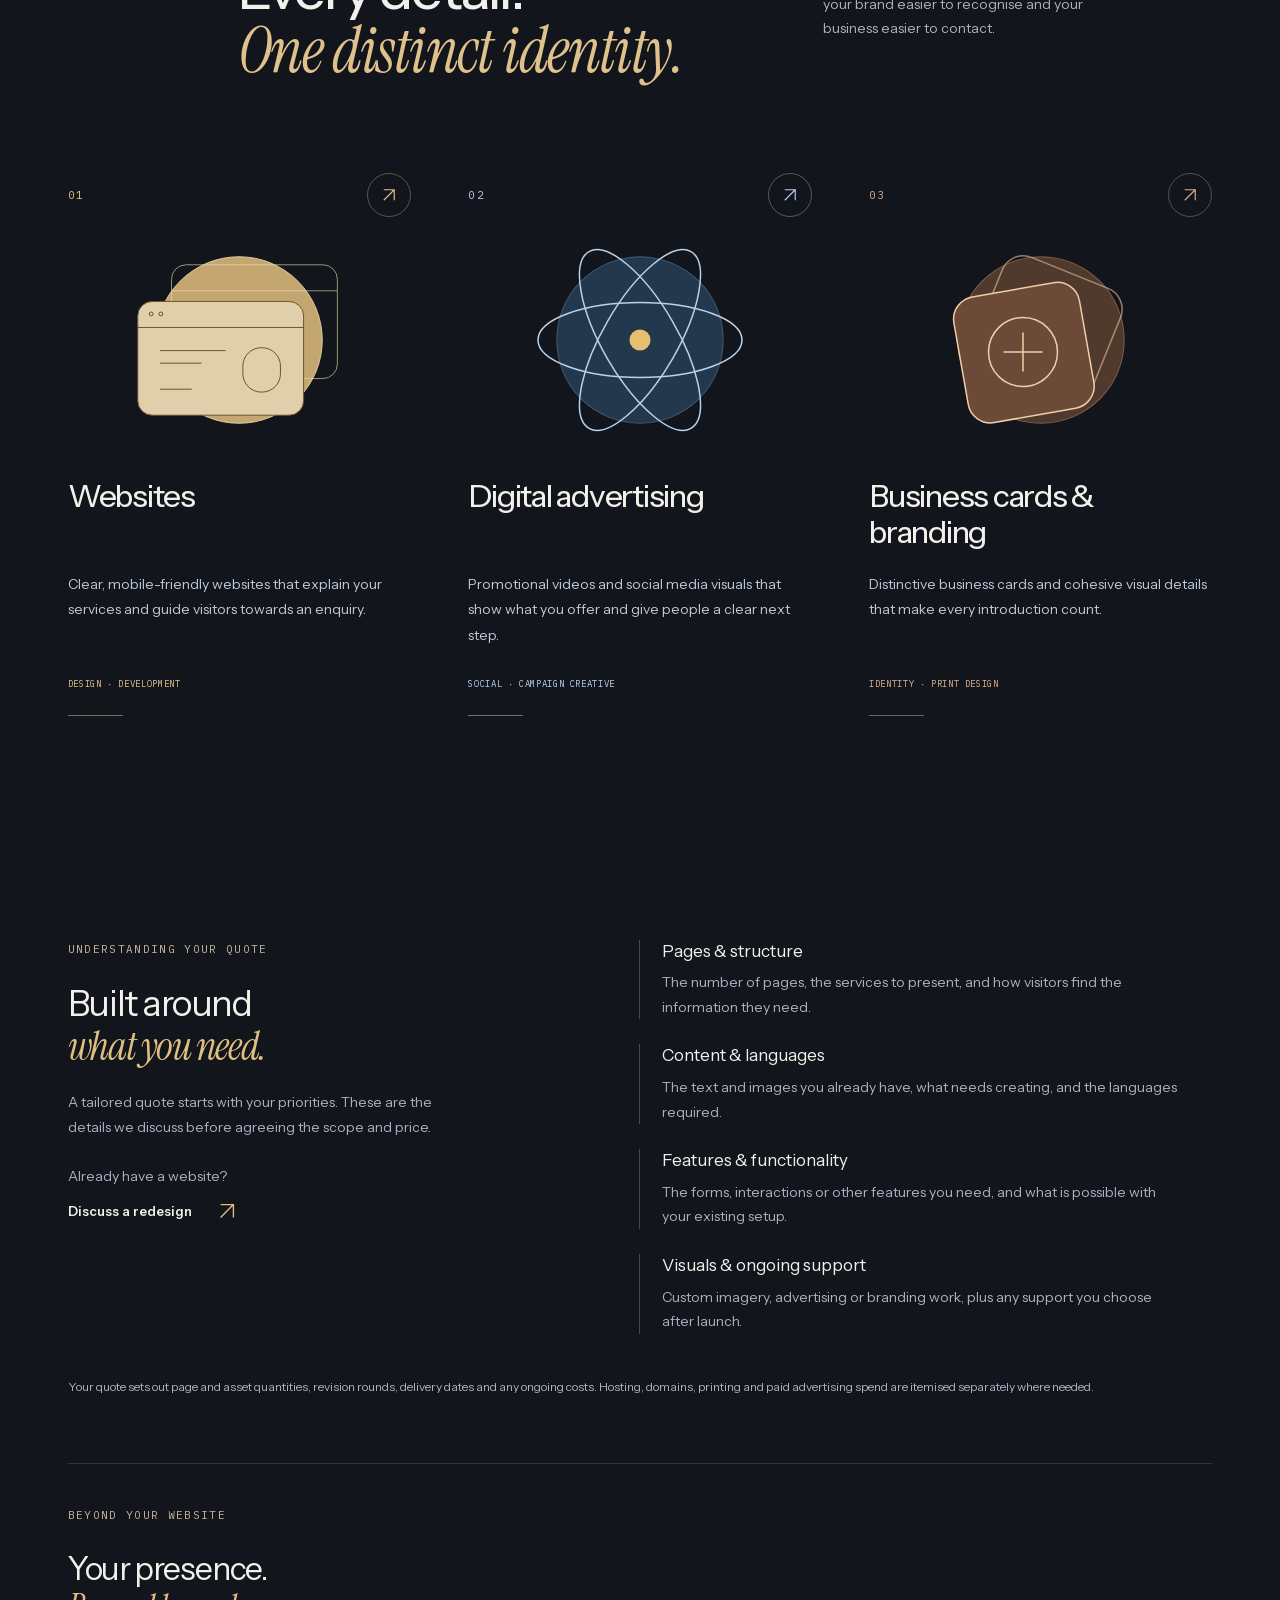
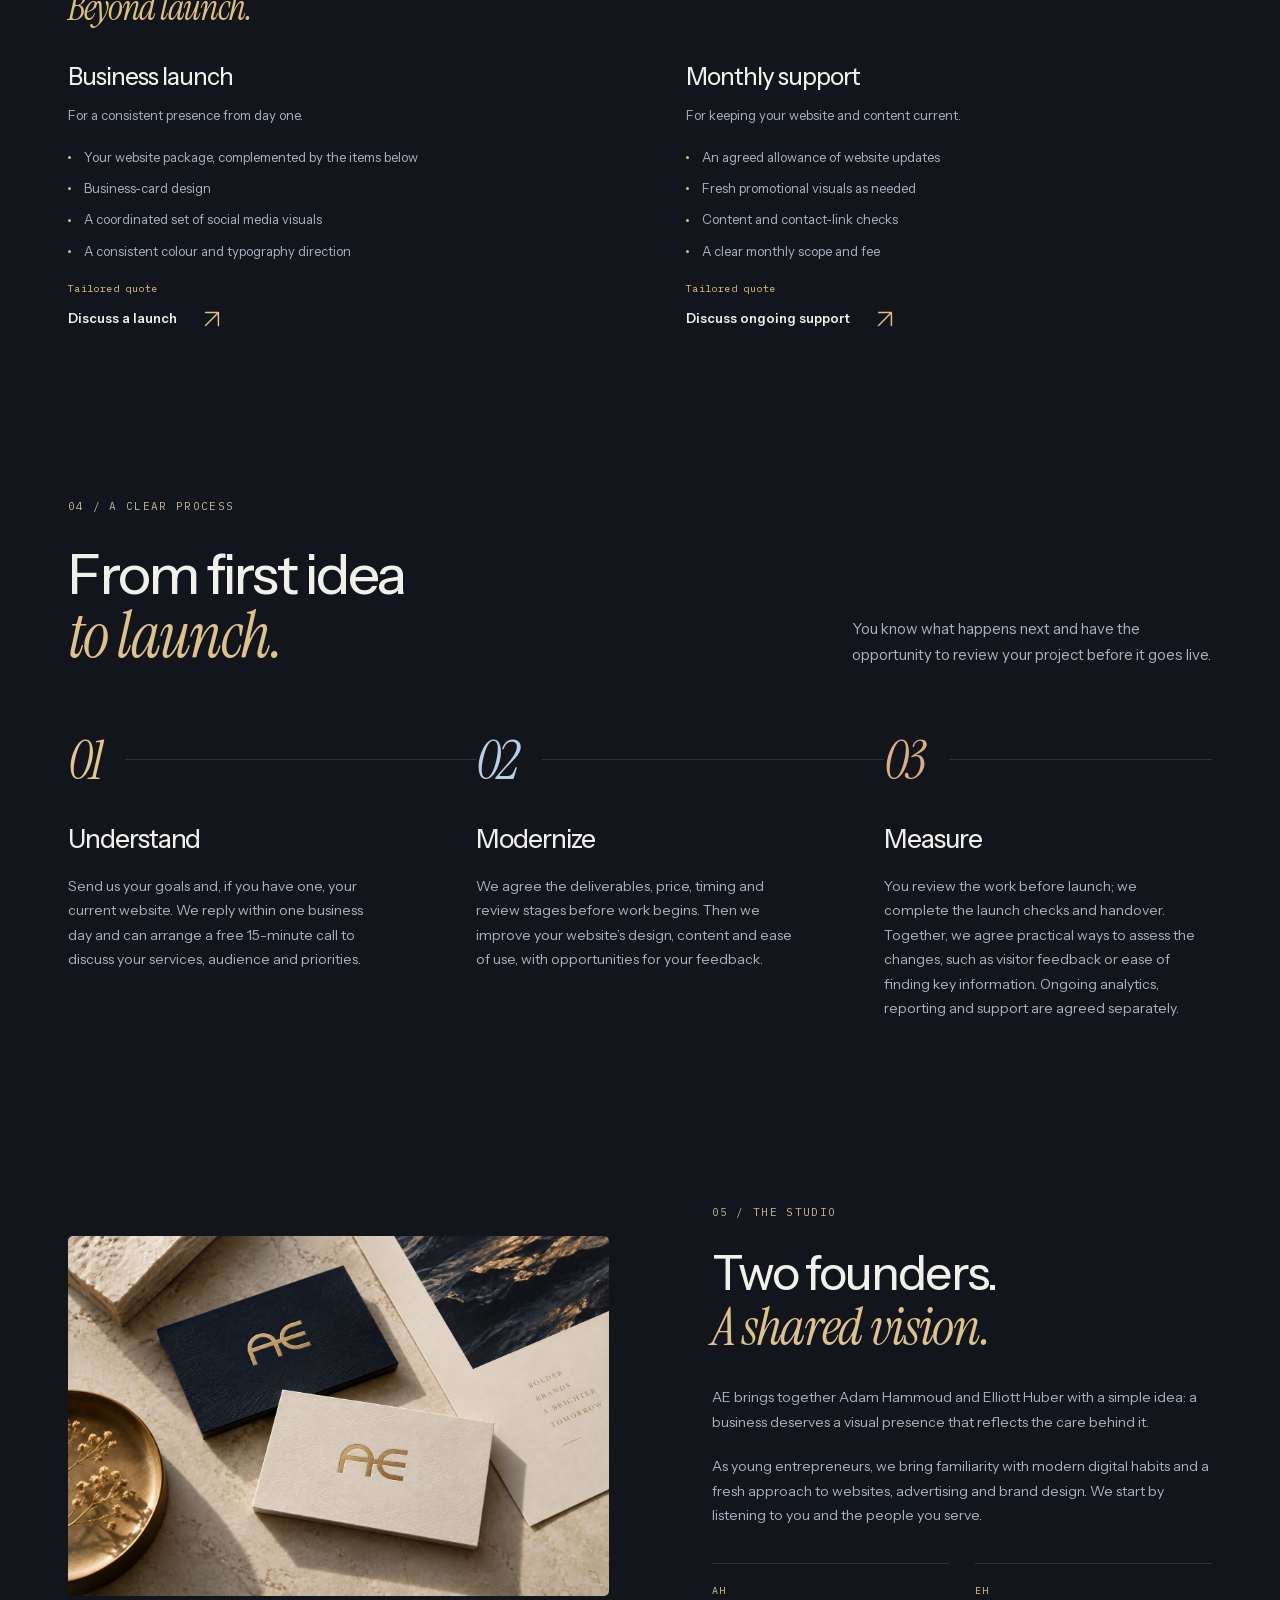
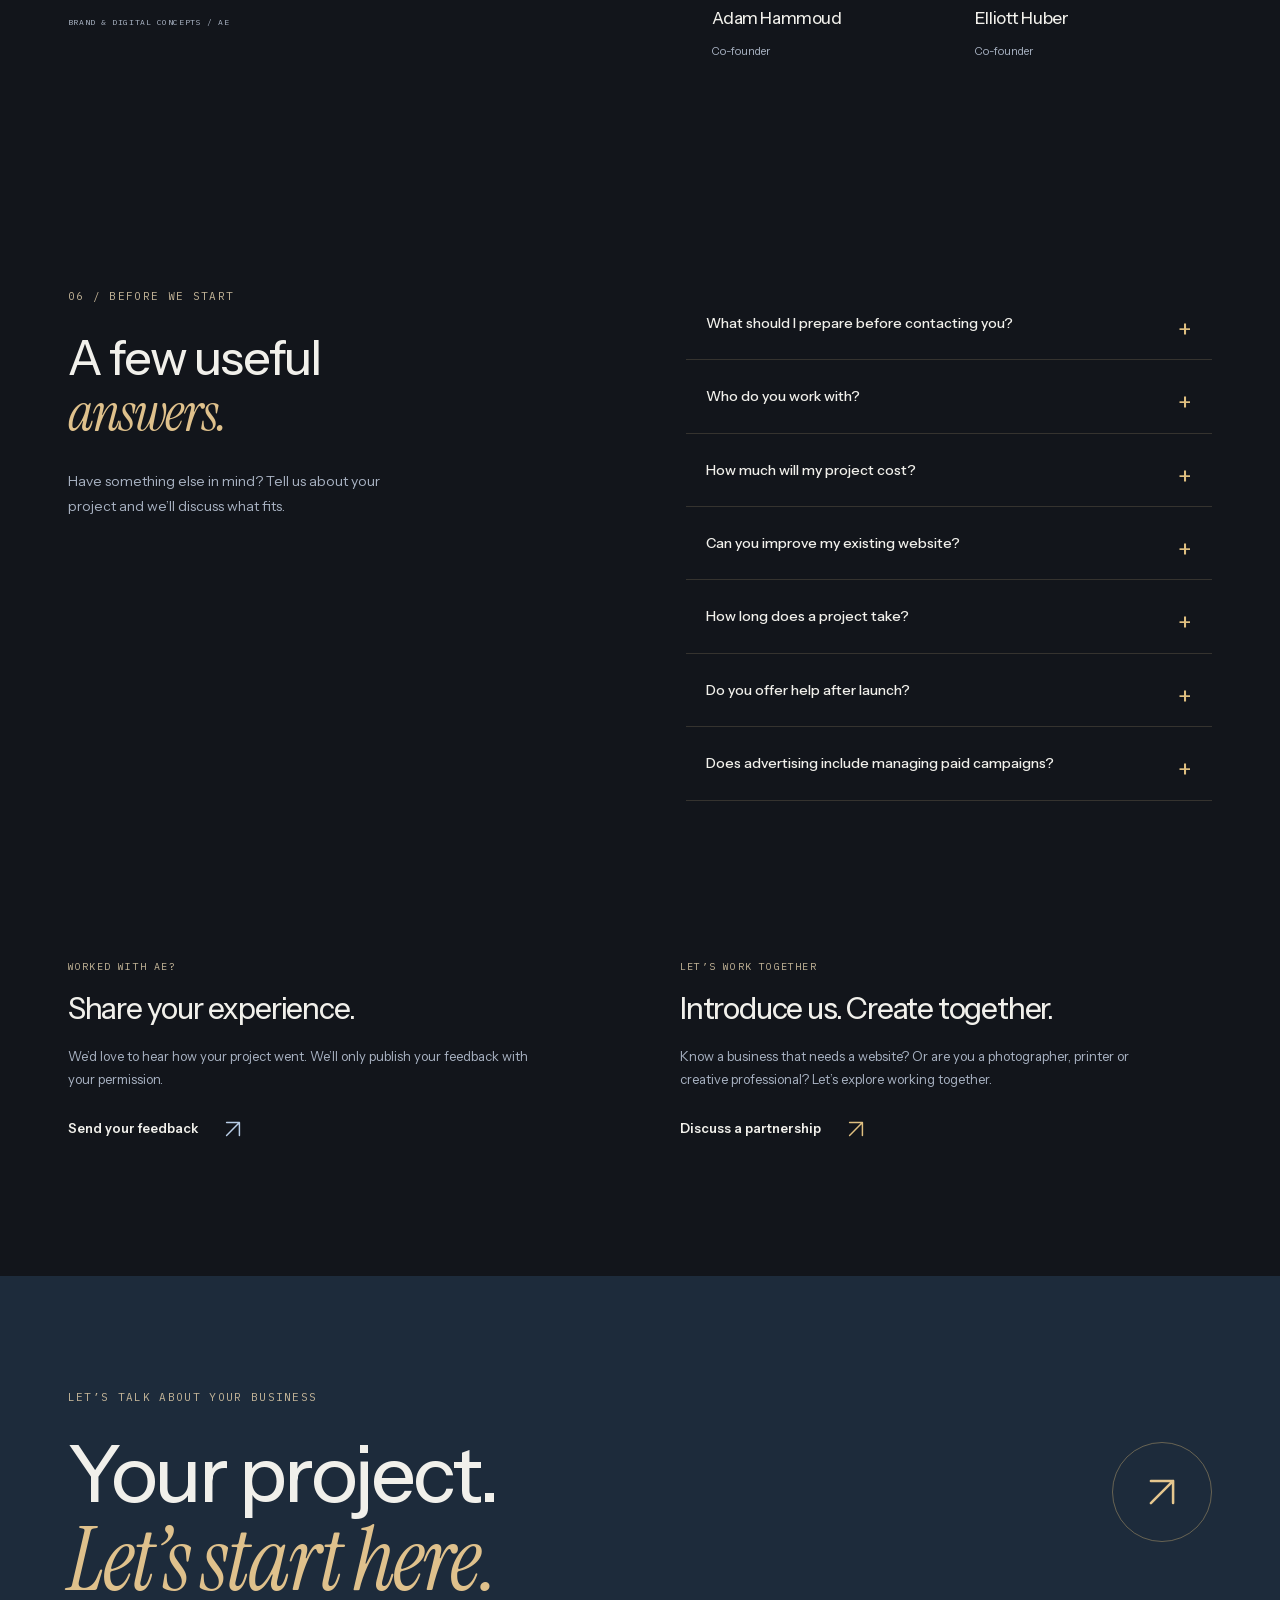
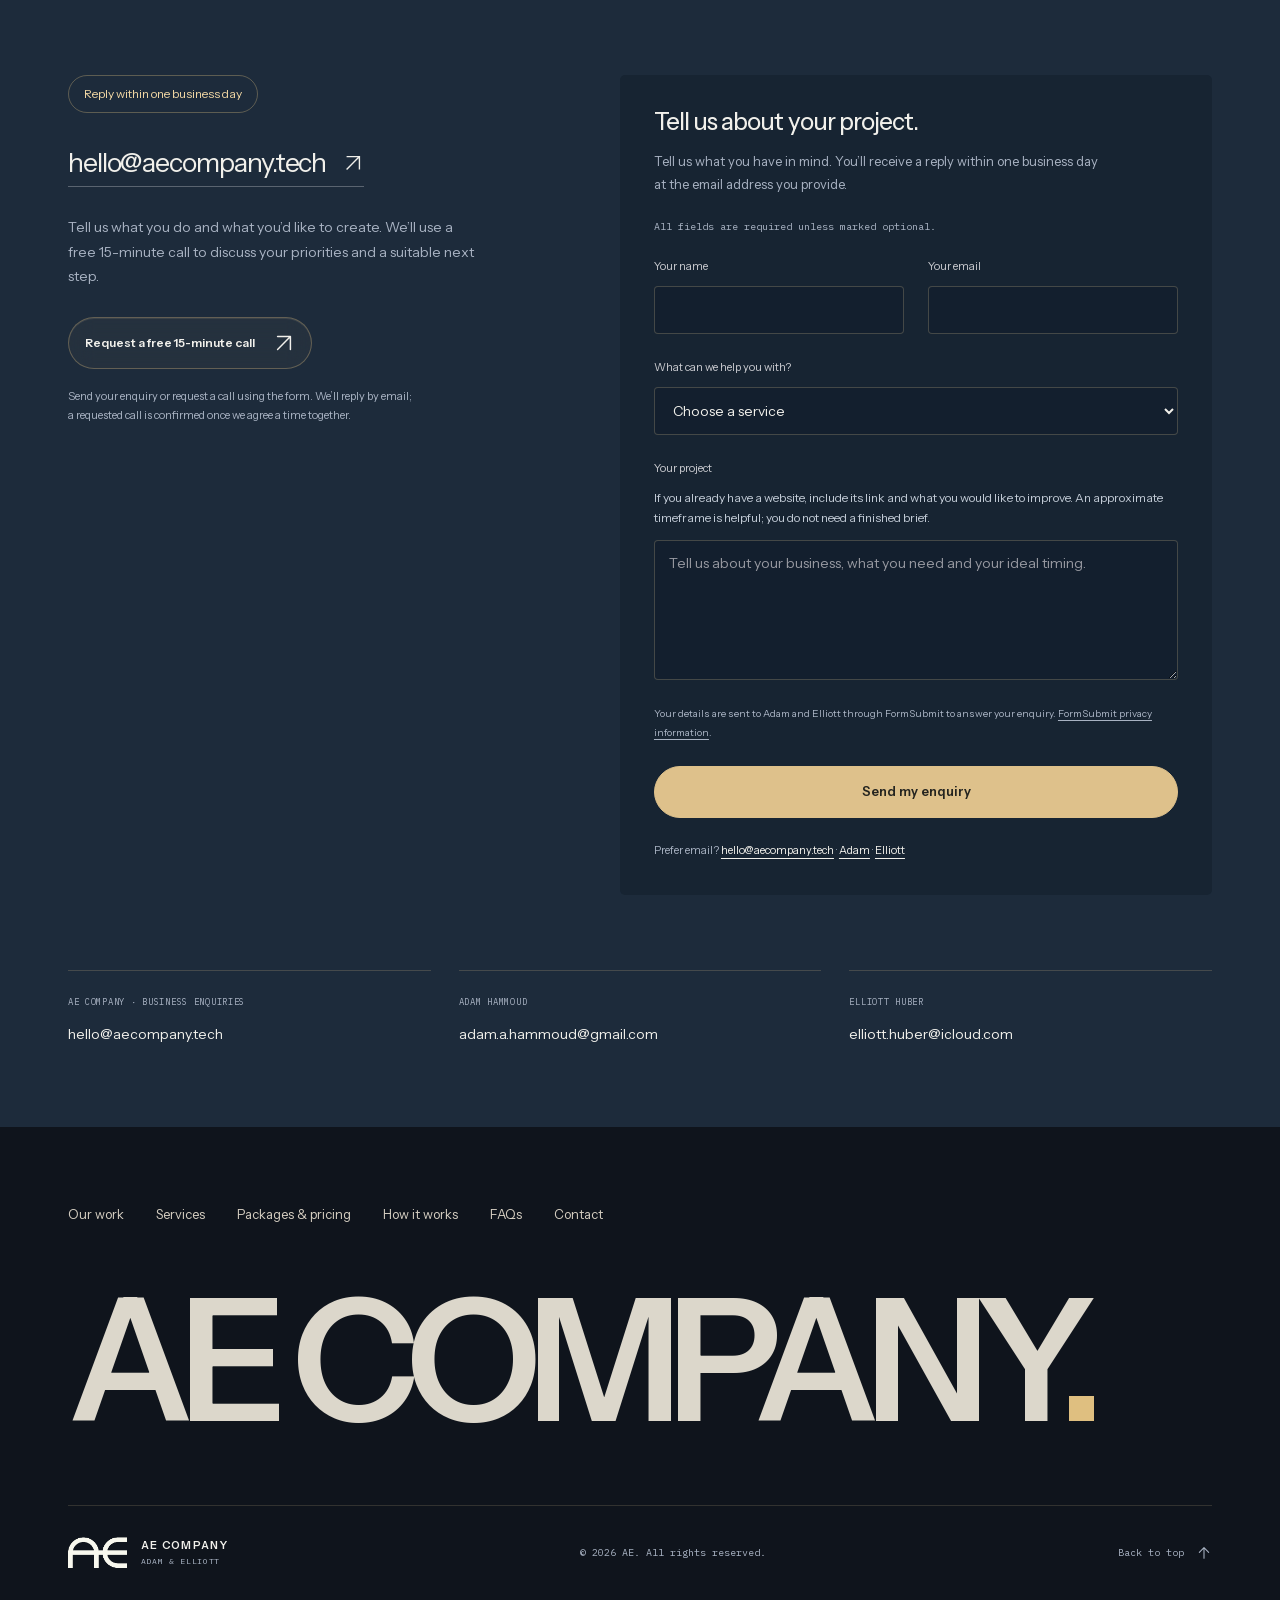
==== commit 6ef19a93: "Clarify AE website positioning and three-stage process" ====
--- a/index.html
+++ b/index.html
@@ -61,14 +61,14 @@
     <div class="hero-constellation" aria-hidden="true">
       <img class="constellation-poster" src="assets/constellation/original-stardust.png" width="1672" height="941" alt="" decoding="async">
     </div>
-    <div class="hero-copy"><h1 id="hero-title"><span>Websites that bring</span> <span class="hero-title-accent">your work to life.</span></h1><div class="hero-actions"><a class="button hero-button glass-action" href="#contact">Let’s talk about your project <svg class="ae-icon" viewBox="0 0 24 24" fill="none" stroke="currentColor" stroke-width="1.5" aria-hidden="true"><path d="M5 19 19 5M5 5h14v14"></path></svg></a></div></div>
+    <div class="hero-copy"><h1 id="hero-title"><span>Modern websites.</span> <span class="hero-title-accent">For tomorrow’s customers.</span></h1><div class="hero-actions"><a class="button hero-button glass-action" href="#contact">Let’s talk about your project <svg class="ae-icon" viewBox="0 0 24 24" fill="none" stroke="currentColor" stroke-width="1.5" aria-hidden="true"><path d="M5 19 19 5M5 5h14v14"></path></svg></a></div></div>
 
 
-  <span class="hero-status sr-only" role="status" aria-live="polite"></span></section><section class="opening-summary" aria-labelledby="opening-introduction"><div class="opening-summary-heading"><span class="hero-side-note">INDEPENDENT DIGITAL &amp; DESIGN STUDIO</span><h2 id="opening-introduction"><span>Your business.</span><span>A stronger presence.</span></h2></div><div class="opening-summary-copy"><p class="intro">New websites and thoughtful redesigns for independent professionals and small businesses. Advertising visuals and brand design bring the rest of your presence together.</p><p class="hero-assurance">A free 15-minute call with Adam &amp; Elliott.</p><a class="hero-secondary" href="#work">Explore our work</a></div><div class="opening-summary-meta"><p class="eyebrow hero-kicker">ADAM &amp; ELLIOTT · EST. 2026</p><div class="hero-bottom"><span>WEBSITES · ADVERTISING · BRAND DESIGN</span><a href="#packages">Find the right package <span aria-hidden="true"><svg class="ae-icon" xmlns="http://www.w3.org/2000/svg" width="24" height="24" viewBox="0 0 24 24" fill="none" stroke="currentColor" stroke-width="1.6" stroke-linecap="round" stroke-linejoin="round" aria-hidden="true" focusable="false"><path d="M5 19 19 5M5 5h14v14"></path></svg></span></a></div></div></section><section class="company-film" id="ae-film" aria-labelledby="company-film-title" data-language="en">
+  <span class="hero-status sr-only" role="status" aria-live="polite"></span></section><section class="opening-summary" aria-labelledby="opening-introduction"><div class="opening-summary-heading"><span class="hero-side-note">INDEPENDENT DIGITAL &amp; DESIGN STUDIO</span><h2 id="opening-introduction"><span>Your business.</span><span>A stronger presence.</span></h2></div><div class="opening-summary-copy"><p class="intro">We create and redesign clear, attractive, easy-to-use websites to modernize your online presence and help you connect with your next generation of customers. Advertising visuals and brand design bring the rest of your presence together.</p><p class="hero-assurance">A free 15-minute call with Adam &amp; Elliott.</p><a class="hero-secondary" href="#work">Explore our work</a></div><div class="opening-summary-meta"><p class="eyebrow hero-kicker">ADAM &amp; ELLIOTT · EST. 2026</p><div class="hero-bottom"><span>WEBSITES · ADVERTISING · BRAND DESIGN</span><a href="#packages">Find the right package <span aria-hidden="true"><svg class="ae-icon" xmlns="http://www.w3.org/2000/svg" width="24" height="24" viewBox="0 0 24 24" fill="none" stroke="currentColor" stroke-width="1.6" stroke-linecap="round" stroke-linejoin="round" aria-hidden="true" focusable="false"><path d="M5 19 19 5M5 5h14v14"></path></svg></span></a></div></div></section><section class="company-film" id="ae-film" aria-labelledby="company-film-title" data-language="en">
  <div class="company-film-heading"><div><p class="eyebrow">THE AE FILM</p><h2 id="company-film-title">Find the right expression for your business.</h2></div><p>Essential, Signature, Immersive Luxury. Three ways to bring your project to life.</p></div>
  <div class="company-film-player">
   <div class="company-film-picture">
-   <video id="company-film-video" poster="assets/company-film/poster.jpg" data-src="https://d2ol7oe51mr4n9.cloudfront.net/user_3K2wb7OLpbDcer96wV2817pY6uY/14dfd77c-8522-4b24-a372-a4dddc12e0cc.mp4" preload="none" playsinline aria-label="AE Company’s three website packages"></video>
+   <video id="company-film-video" poster="assets/company-film/poster.jpg" data-src="https://d2ol7oe51mr4n9.cloudfront.net/user_3K2wb7OLpbDcer96wV2817pY6uY/ffc17b9e-4218-4ea3-875e-cbd4f5519dae.mp4" preload="none" playsinline aria-label="AE Company’s three website packages"></video>
    <button class="company-film-cover" type="button" hidden aria-controls="company-film-video"><span class="company-film-play-icon" aria-hidden="true"><svg viewBox="0 0 24 24" fill="none"><path d="m9 5 11 7-11 7V5Z" fill="currentColor"/></svg></span><span>Watch the film <span class="company-film-runtime">· 2 min</span></span></button>
   </div>
   <div class="company-film-controls" hidden>
@@ -79,7 +79,7 @@
   </div>
  </div>
  <div class="company-film-bottom"><div><p class="company-film-note">English narration · Optional French subtitles</p><p class="company-film-status" role="status" aria-live="polite"></p></div><a class="company-film-explore" href="#packages">Explore the three packages <span aria-hidden="true">↓</span></a></div>
- <a class="company-film-original" href="https://d2ol7oe51mr4n9.cloudfront.net/user_3K2wb7OLpbDcer96wV2817pY6uY/c2f54009-c221-4c4f-bf31-3dc879f7a4b2.mp4" target="_blank" rel="noopener">Open the film in 4K <span aria-hidden="true">↗</span></a>
+ <a class="company-film-original" href="https://d2ol7oe51mr4n9.cloudfront.net/user_3K2wb7OLpbDcer96wV2817pY6uY/33d1e7a1-7c18-4697-bf8c-99a968cb3000.mp4" target="_blank" rel="noopener">Open the film in 4K <span aria-hidden="true">↗</span></a>
 </section><section class="section work-section package-showcase" id="work" aria-labelledby="work-title"><div class="growth-heading reveal"><div><p class="eyebrow">01 / WEBSITES &amp; PACKAGES</p><h2 id="work-title">See what we<br><em>can create.</em></h2></div><p>Three levels of design, each brought to life by a project. Explore the examples, discover what sets each approach apart, and find the right starting point for your business.</p></div><div id="packages"><nav class="tier-index" aria-label="Explore website packages"><a href="#package-essential"><span>01</span>Essential<span aria-hidden="true">↓</span></a><a href="#package-signature"><span>02</span>Signature<span aria-hidden="true">↓</span></a><a href="#package-immersive"><span>03</span>Immersive Luxury<span aria-hidden="true">↓</span></a></nav><div class="website-tiers"><article class="website-tier tier-chapter" data-tier="essential" id="package-essential" aria-labelledby="tier-essential-title">
  <div class="tier-chapter-heading reveal"><div class="tier-heading-copy"><div class="tier-title-row"><div class="tier-name"><span class="tier-number" aria-hidden="true">1</span><h3 id="tier-essential-title">Essential</h3></div><div class="tier-heading-price"><p class="package-price"><span class="tier-currency">CHF</span> <span>800–1,300</span></p>
  <p class="tier-range-note">Indicative range · tailored quote</p></div></div><p class="tier-tagline">A confident first impression.</p></div><div class="tier-art"><svg viewBox="0 0 280 190" fill="none" aria-hidden="true"><g class="tier-back"><rect x="68" y="28" width="165" height="112" rx="10"/></g><g class="tier-front"><rect x="42" y="46" width="180" height="122" rx="10"/><path d="M42 70h180M60 95h66M60 108h44M60 143h42"/><rect x="146" y="89" width="58" height="57" rx="5"/><path d="m150 132 17-20 13 13 10-10 10 17"/><circle cx="59" cy="58" r="2"/><circle cx="69" cy="58" r="2"/></g><path class="tier-cursor" d="m117 123 3 24 7-8 10-1z"/></svg></div></div>
@@ -114,9 +114,9 @@
 </div>
 <p class="scope-note">Your quote sets out page and asset quantities, revision rounds, delivery dates and any ongoing costs. Hosting, domains, printing and paid advertising spend are itemised separately where needed.</p>
 <div class="support-options"><div class="support-heading"><p class="eyebrow">BEYOND YOUR WEBSITE</p><h3>Your presence.<br><em>Beyond launch.</em></h3></div><div class="support-grid"><article class="support-offer"><h3>Business launch</h3><p>For a consistent presence from day one.</p><ul><li>Your website package, complemented by the items below</li><li>Business-card design</li><li>A coordinated set of social media visuals</li><li>A consistent colour and typography direction</li></ul><p class="support-price">Tailored quote</p><a class="text-link" href="#enquiry" data-enquiry-service="launch">Discuss a launch <span aria-hidden="true"><svg class="ae-icon" xmlns="http://www.w3.org/2000/svg" width="24" height="24" viewBox="0 0 24 24" fill="none" stroke="currentColor" stroke-width="1.6" stroke-linecap="round" stroke-linejoin="round" aria-hidden="true" focusable="false"><path d="M5 19 19 5M5 5h14v14"></path></svg></span></a></article><article class="support-offer"><h3>Monthly support</h3><p>For keeping your website and content current.</p><ul><li>An agreed allowance of website updates</li><li>Fresh promotional visuals as needed</li><li>Content and contact-link checks</li><li>A clear monthly scope and fee</li></ul><p class="support-price">Tailored quote</p><a class="text-link" href="#enquiry" data-enquiry-service="support">Discuss ongoing support <span aria-hidden="true"><svg class="ae-icon" xmlns="http://www.w3.org/2000/svg" width="24" height="24" viewBox="0 0 24 24" fill="none" stroke="currentColor" stroke-width="1.6" stroke-linecap="round" stroke-linejoin="round" aria-hidden="true" focusable="false"><path d="M5 19 19 5M5 5h14v14"></path></svg></span></a></article></div></div></section>
-<section class="section process-section" id="process" aria-labelledby="process-title"><div class="growth-heading reveal"><div><p class="eyebrow">04 / A CLEAR PROCESS</p><h2 id="process-title">From first idea<br><em>to launch.</em></h2></div><p>You know what happens next and have the opportunity to review your project before it goes live.</p></div><ol class="process-grid"><li class="reveal"><span class="number">01</span><h3>Tell us about your business</h3><p>Send us your goals and, if you have one, your current website. We reply within one business day and can arrange a free 15-minute call to discuss your services, audience and priorities.</p></li><li class="reveal"><span class="number">02</span><h3>Agree the plan &amp; design</h3><p>We agree the deliverables, price, timing and review stages before work begins. Then we develop the design with opportunities for your feedback.</p></li><li class="reveal"><span class="number">03</span><h3>Review, launch &amp; grow</h3><p>You review the finished work before launch. We complete the launch checks and handover, then discuss any ongoing support you need.</p></li></ol></section>
-<section class="studio section" id="studio"><figure class="studio-art reveal"><img src="assets/brand-identity-ae-logo.png" alt="Navy and ivory business cards featuring the connected AE logo in gold foil" width="1536" height="1024" loading="lazy"><figcaption>Brand &amp; digital concepts / AE</figcaption></figure><div class="studio-copy reveal"><p class="eyebrow">05 / THE STUDIO</p><h2>Two founders.<br><em>A shared vision.</em></h2><p>AE brings together Adam Hammoud and Elliott Huber with a simple idea: a business deserves a visual presence that reflects the care behind it.</p><p>We bring websites, advertising and brand design together, giving every touchpoint a clear and consistent identity.</p><div class="founders"><div class=""><span class="founder-initials">AH</span><h3>Adam Hammoud</h3><span>Co-founder</span></div><div class=""><span class="founder-initials">EH</span><h3>Elliott Huber</h3><span>Co-founder</span></div></div></div></section>
-<section class="section faq-section" id="questions" aria-labelledby="questions-title"><div class="growth-heading reveal"><div><p class="eyebrow">06 / BEFORE WE START</p><h2 id="questions-title">A few useful<br><em>answers.</em></h2></div><p>Have something else in mind? Tell us about your project and we’ll discuss what fits.</p></div><div class="faq-list"><details><summary>What should I prepare before contacting you?</summary><p>A short description of your business, what you would like to achieve and any timing you have in mind is enough to start. Include your current website if you have one. We’ll discuss the text, images and other material needed when we define the project.</p></details><details><summary>Who do you work with?</summary><p>Independent professionals and small businesses, including wellness practitioners and local service providers. Our Alant Nutrition project is one example of this approach.</p></details><details><summary>How much will my project cost?</summary><p>Our website ranges are CHF 800–1,300 for Essential, CHF 1,300–2,500 for Signature, and CHF 2,500–5,000 for Immersive Luxury. Your final quote depends on the pages, content, visuals and functionality you need. The scope, revision allowance and any recurring costs are agreed before work begins.</p></details><details><summary>Can you improve my existing website?</summary><p>Yes. Send us the link and tell us what you would like to improve. We’ll review your current setup and discuss a suitable approach.</p></details><details><summary>How long does a project take?</summary><p>We agree a delivery schedule after reviewing the scope and the content available. Your quote also explains what we need from you and when you can review the work.</p></details><details><summary>Do you offer help after launch?</summary><p>Monthly support can cover an agreed amount of website updates and promotional content. We define the allowance and fee with you so you know what is included.</p></details><details><summary>Does advertising include managing paid campaigns?</summary><p>Our advertising service focuses on creative work such as promotional videos and social media visuals. Any campaign management or advertising budget would need to be discussed and agreed separately.</p></details></div></section>
+<section class="section process-section" id="process" aria-labelledby="process-title"><div class="growth-heading reveal"><div><p class="eyebrow">04 / A CLEAR PROCESS</p><h2 id="process-title">From first idea<br><em>to launch.</em></h2></div><p>You know what happens next and have the opportunity to review your project before it goes live.</p></div><ol class="process-grid"><li class="reveal"><span class="number">01</span><h3>Understand</h3><p>Send us your goals and, if you have one, your current website. We reply within one business day and can arrange a free 15-minute call to discuss your services, audience and priorities.</p></li><li class="reveal"><span class="number">02</span><h3>Modernize</h3><p>We agree the deliverables, price, timing and review stages before work begins. Then we improve your website’s design, content and ease of use, with opportunities for your feedback.</p></li><li class="reveal"><span class="number">03</span><h3>Measure</h3><p>You review the work before launch; we complete the launch checks and handover. Together, we agree practical ways to assess the changes, such as visitor feedback or ease of finding key information. Ongoing analytics, reporting and support are agreed separately.</p></li></ol></section>
+<section class="studio section" id="studio"><figure class="studio-art reveal"><img src="assets/brand-identity-ae-logo.png" alt="Navy and ivory business cards featuring the connected AE logo in gold foil" width="1536" height="1024" loading="lazy"><figcaption>Brand &amp; digital concepts / AE</figcaption></figure><div class="studio-copy reveal"><p class="eyebrow">05 / THE STUDIO</p><h2>Two founders.<br><em>A shared vision.</em></h2><p>AE brings together Adam Hammoud and Elliott Huber with a simple idea: a business deserves a visual presence that reflects the care behind it.</p><p>As young entrepreneurs, we bring familiarity with modern digital habits and a fresh approach to websites, advertising and brand design. We start by listening to you and the people you serve.</p><div class="founders"><div class=""><span class="founder-initials">AH</span><h3>Adam Hammoud</h3><span>Co-founder</span></div><div class=""><span class="founder-initials">EH</span><h3>Elliott Huber</h3><span>Co-founder</span></div></div></div></section>
+<section class="section faq-section" id="questions" aria-labelledby="questions-title"><div class="growth-heading reveal"><div><p class="eyebrow">06 / BEFORE WE START</p><h2 id="questions-title">A few useful<br><em>answers.</em></h2></div><p>Have something else in mind? Tell us about your project and we’ll discuss what fits.</p></div><div class="faq-list"><details><summary>What should I prepare before contacting you?</summary><p>A short description of your business, what you would like to achieve and any timing you have in mind is enough to start. Include your current website if you have one. We’ll discuss the text, images and other material needed when we define the project.</p></details><details><summary>Who do you work with?</summary><p>We can help independent professionals, established small businesses, associations, nonprofits, schools and training organizations. Our work for Alant Nutrition is one example of a website for an independent professional.</p></details><details><summary>How much will my project cost?</summary><p>Our website ranges are CHF 800–1,300 for Essential, CHF 1,300–2,500 for Signature, and CHF 2,500–5,000 for Immersive Luxury. Your final quote depends on the pages, content, visuals and functionality you need. The scope, revision allowance and any recurring costs are agreed before work begins.</p></details><details><summary>Can you improve my existing website?</summary><p>Yes. Send us the link and tell us what you would like to improve. We’ll review your current setup and discuss a suitable approach. Before a redesign, we can also discuss gathering feedback from a small group of your target customers as an optional step, scoped separately.</p></details><details><summary>How long does a project take?</summary><p>We agree a delivery schedule after reviewing the scope and the content available. Your quote also explains what we need from you and when you can review the work.</p></details><details><summary>Do you offer help after launch?</summary><p>Monthly support can cover an agreed amount of website updates and promotional content. We define the allowance and fee with you so you know what is included.</p></details><details><summary>Does advertising include managing paid campaigns?</summary><p>Our advertising service focuses on creative work such as promotional videos and social media visuals. Any campaign management or advertising budget would need to be discussed and agreed separately.</p></details></div></section>
 <section class="section connect-section" id="reviews"><div class="reveal"><p class="eyebrow">WORKED WITH AE?</p><h3>Share your experience.</h3><p>We’d love to hear how your project went. We’ll only publish your feedback with your permission.</p><a class="text-link" href="mailto:hello@aecompany.tech?subject=My%20experience%20with%20AE&amp;body=Name%3A%0ABusiness%3A%0AProject%3A%0AMy%20review%3A%0A%0AMay%20AE%20publish%20my%20review%20and%20name%20on%20its%20website%3F%20Yes%20/%20No">Send your feedback <span aria-hidden="true"><svg class="ae-icon" xmlns="http://www.w3.org/2000/svg" width="24" height="24" viewBox="0 0 24 24" fill="none" stroke="currentColor" stroke-width="1.6" stroke-linecap="round" stroke-linejoin="round" aria-hidden="true" focusable="false"><path d="M5 19 19 5M5 5h14v14"></path></svg></span></a></div><div class="reveal"><p class="eyebrow">LET’S WORK TOGETHER</p><h3>Introduce us. Create together.</h3><p>Know a business that needs a website? Or are you a photographer, printer or creative professional? Let’s explore working together.</p><a class="text-link" href="mailto:hello@aecompany.tech?subject=AE%20%E2%80%94%20Partnership%20enquiry&amp;body=Hello%20Adam%20and%20Elliott%2C%0A%0AMy%20business%3A%0AWhat%20we%20do%3A%0AHow%20we%20could%20work%20together%3A%0A%0AThank%20you%21">Discuss a partnership <span aria-hidden="true"><svg class="ae-icon" xmlns="http://www.w3.org/2000/svg" width="24" height="24" viewBox="0 0 24 24" fill="none" stroke="currentColor" stroke-width="1.6" stroke-linecap="round" stroke-linejoin="round" aria-hidden="true" focusable="false"><path d="M5 19 19 5M5 5h14v14"></path></svg></span></a></div></section>
 <section class="contact section" id="contact"><p class="eyebrow">LET’S TALK ABOUT YOUR BUSINESS</p><div class="contact-heading"><h2>Your project.<br><em>Let’s start here.</em></h2><a class="contact-arrow" href="#enquiry" data-enquiry-service="call" aria-label="Request a free 15-minute call using the form"><svg class="ae-icon" xmlns="http://www.w3.org/2000/svg" width="24" height="24" viewBox="0 0 24 24" fill="none" stroke="currentColor" stroke-width="1.6" stroke-linecap="round" stroke-linejoin="round" aria-hidden="true" focusable="false"><path d="M5 19 19 5M5 5h14v14"></path></svg></a></div><div class="contact-layout"><div class="call-invitation"><p class="response-note">Reply within one business day</p><a class="contact-email" href="mailto:hello@aecompany.tech">hello@aecompany.tech <svg class="ae-icon" viewBox="0 0 24 24" fill="none" stroke="currentColor" stroke-width="1.5" aria-hidden="true"><path d="M5 19 19 5M5 5h14v14"></path></svg></a><p>Tell us what you do and what you’d like to create. We’ll use a free 15-minute call to discuss your priorities and a suitable next step.</p><a class="button" href="#enquiry" data-enquiry-service="call">Request a free 15-minute call <span aria-hidden="true"><svg class="ae-icon" xmlns="http://www.w3.org/2000/svg" width="24" height="24" viewBox="0 0 24 24" fill="none" stroke="currentColor" stroke-width="1.6" stroke-linecap="round" stroke-linejoin="round" aria-hidden="true" focusable="false"><path d="M5 19 19 5M5 5h14v14"></path></svg></span></a><p class="contact-note">Send your enquiry or request a call using the form. We’ll reply by email; a requested call is confirmed once we agree a time together.</p></div><div class="enquiry-panel" id="enquiry">
  <div class="enquiry-heading"><h3 id="enquiry-title">Tell us about your project.</h3><p>Tell us what you have in mind. You’ll receive a reply within one business day at the email address you provide.</p><p class="required-note" id="enquiry-required">All fields are required unless marked optional.</p></div>
